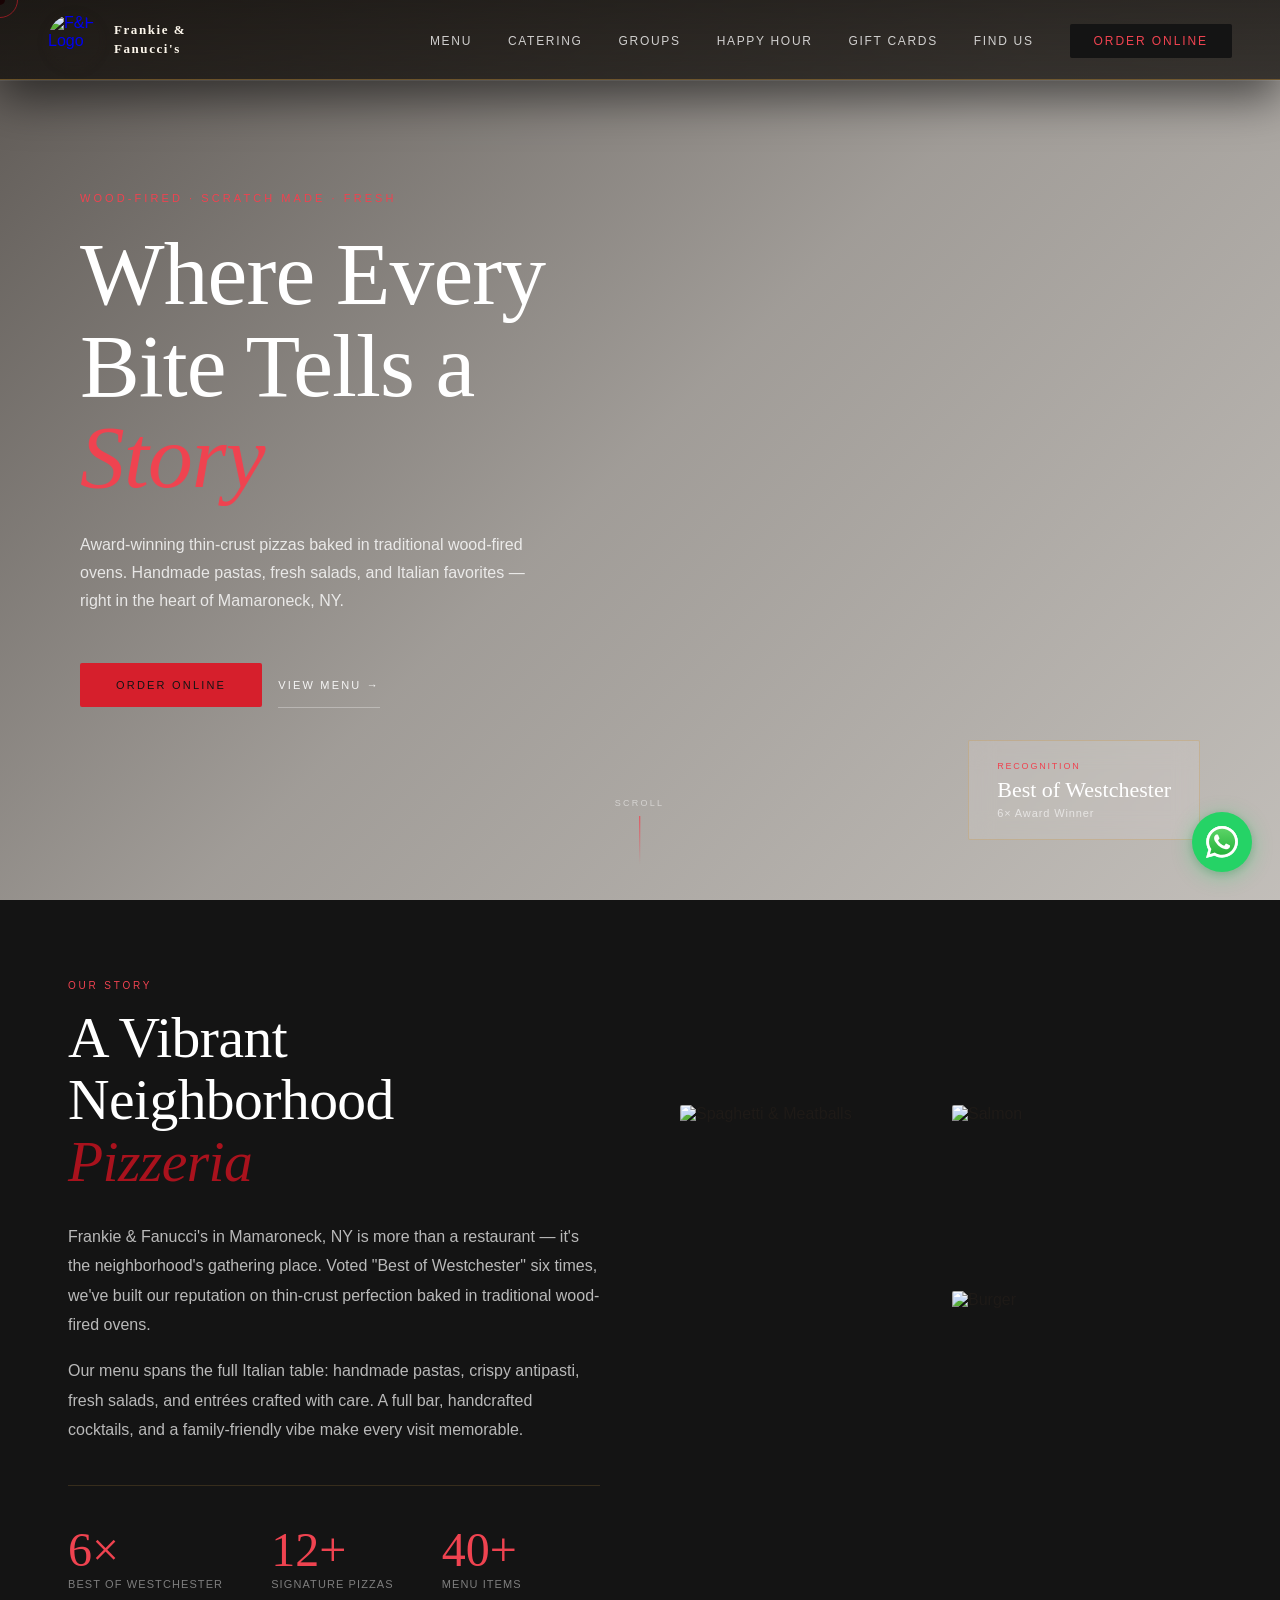
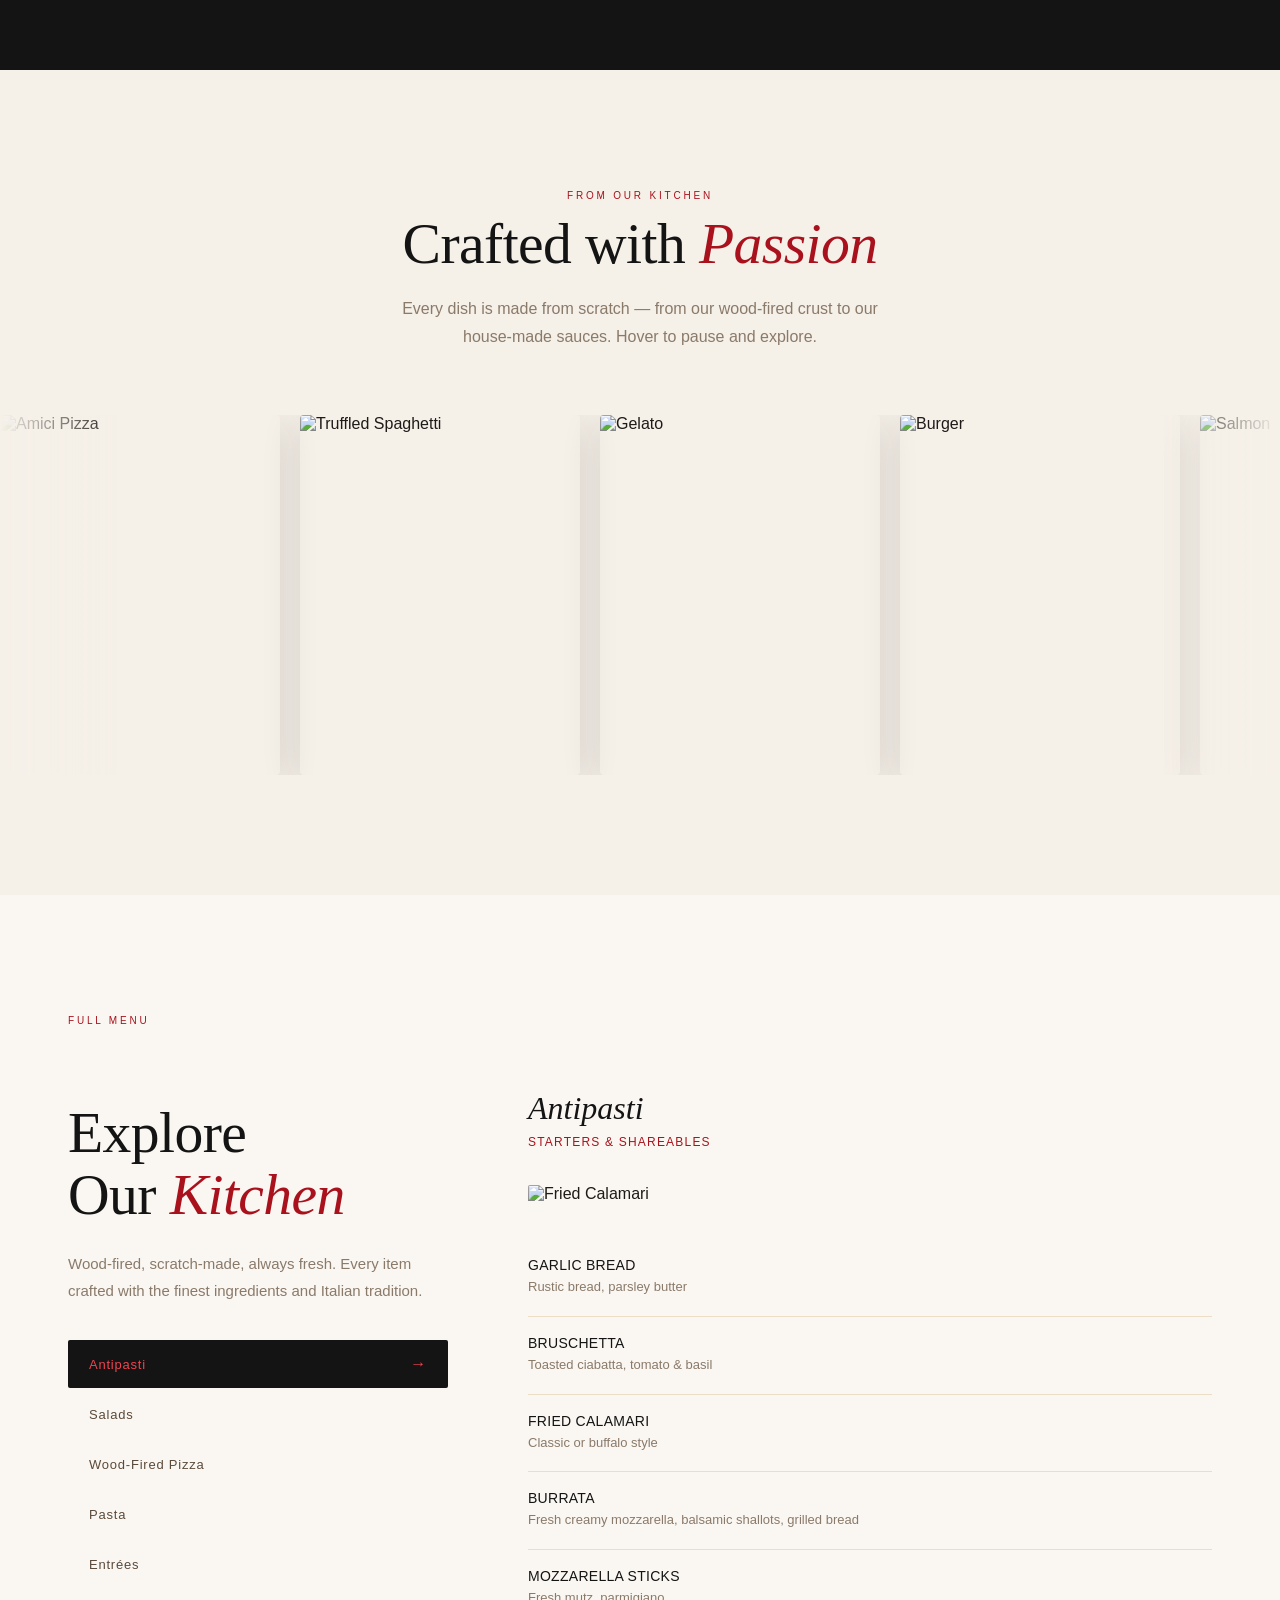
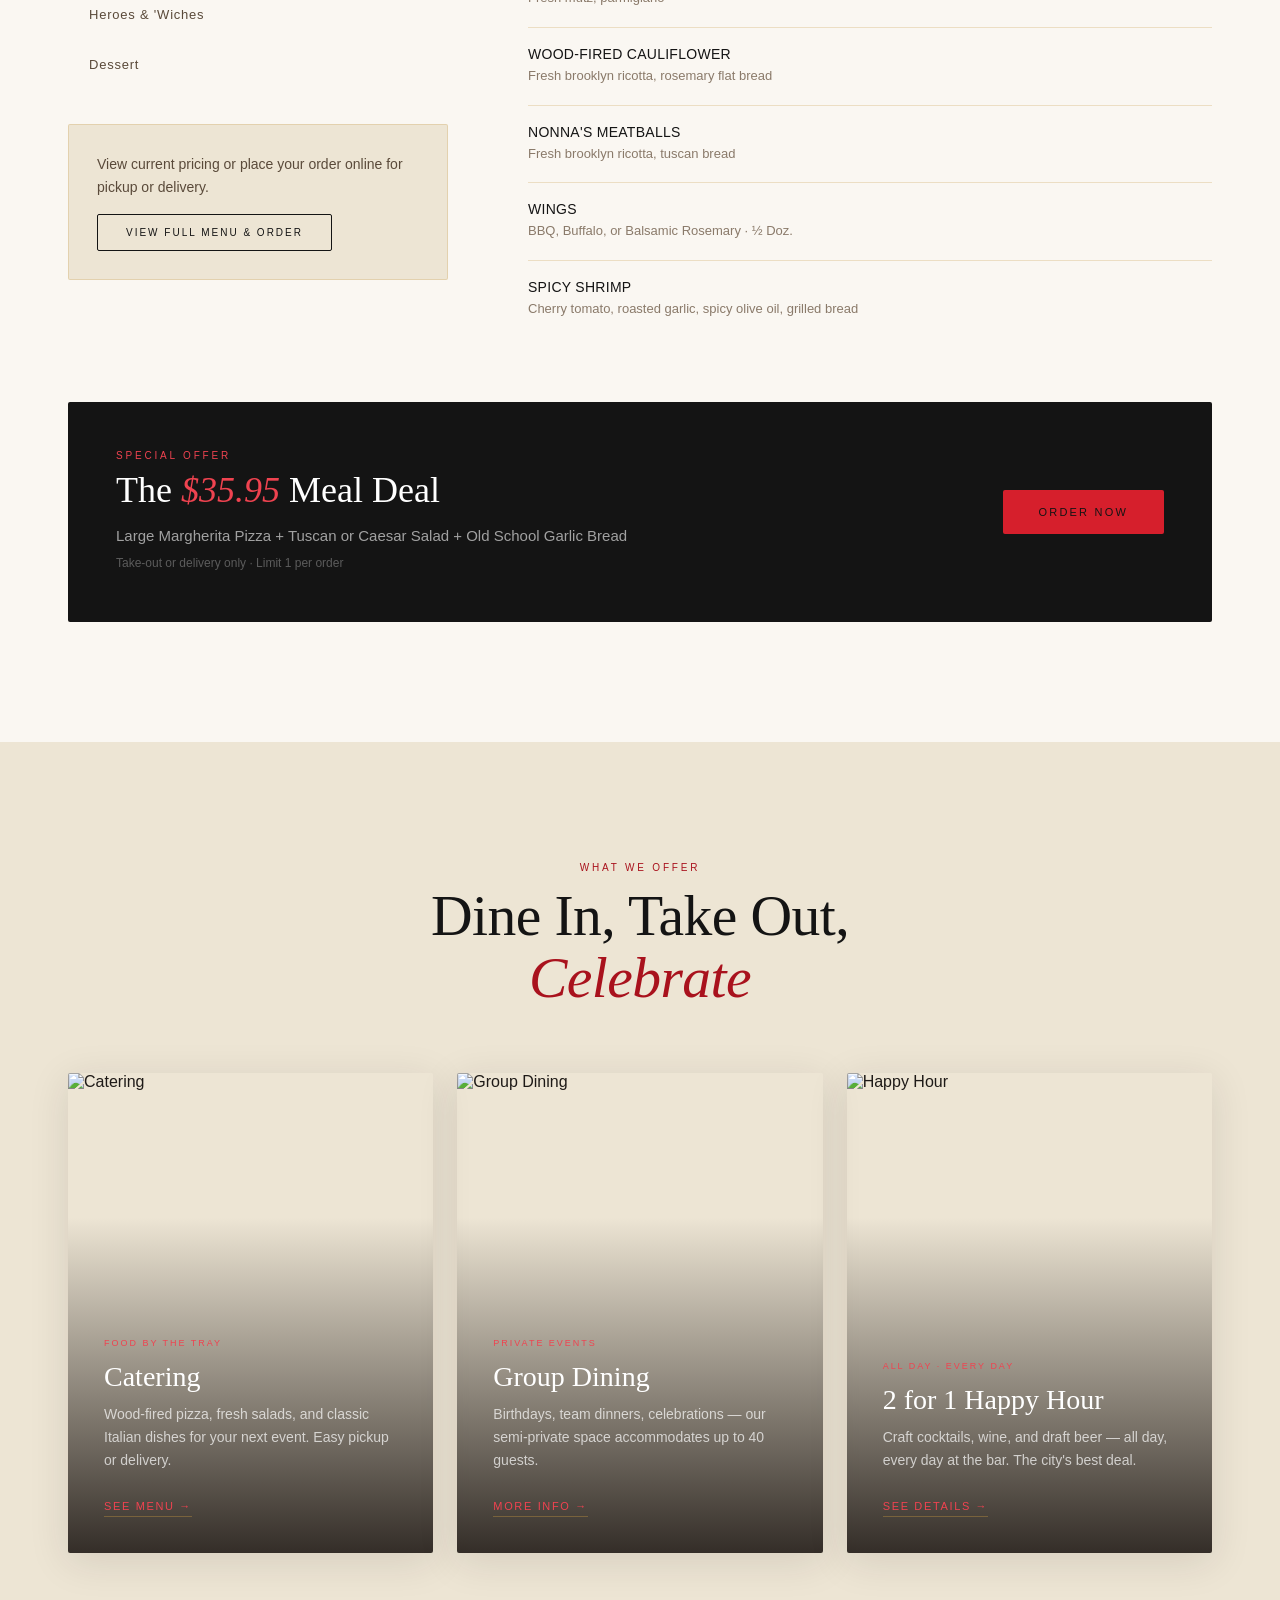
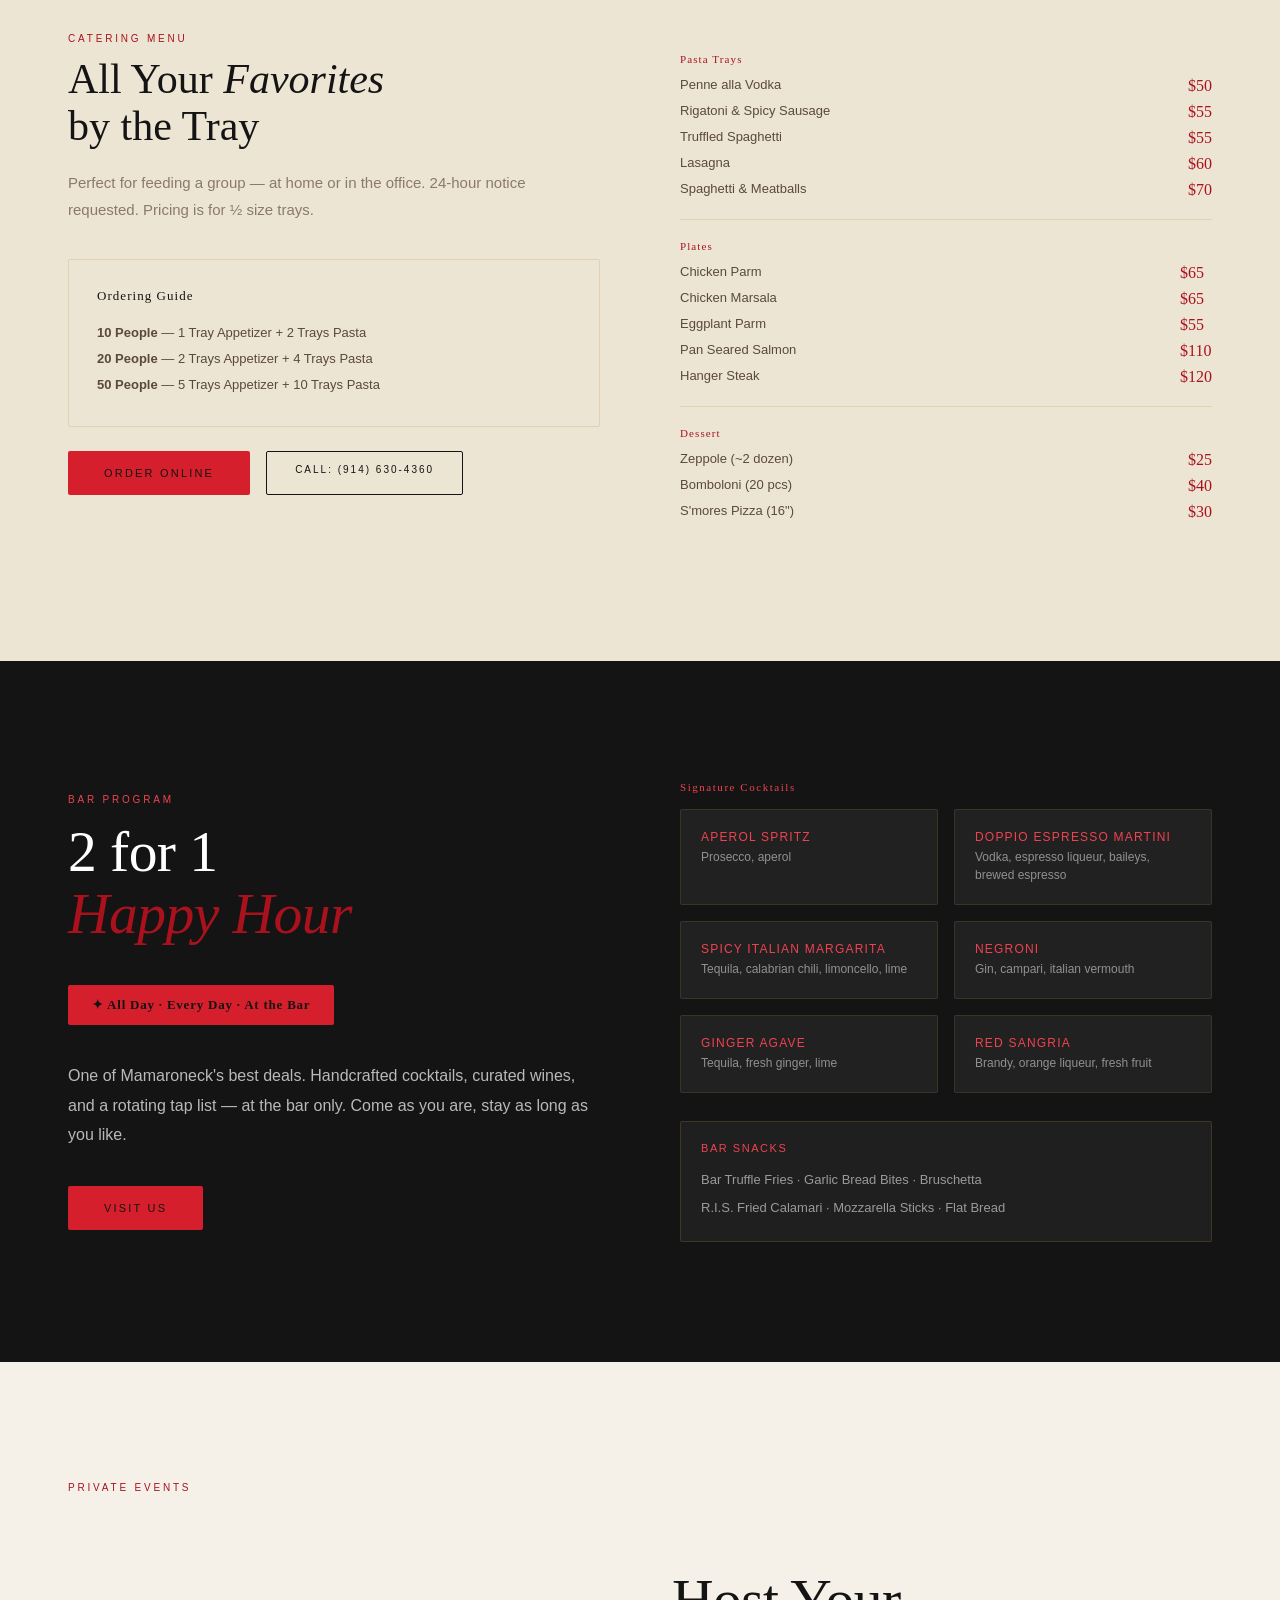
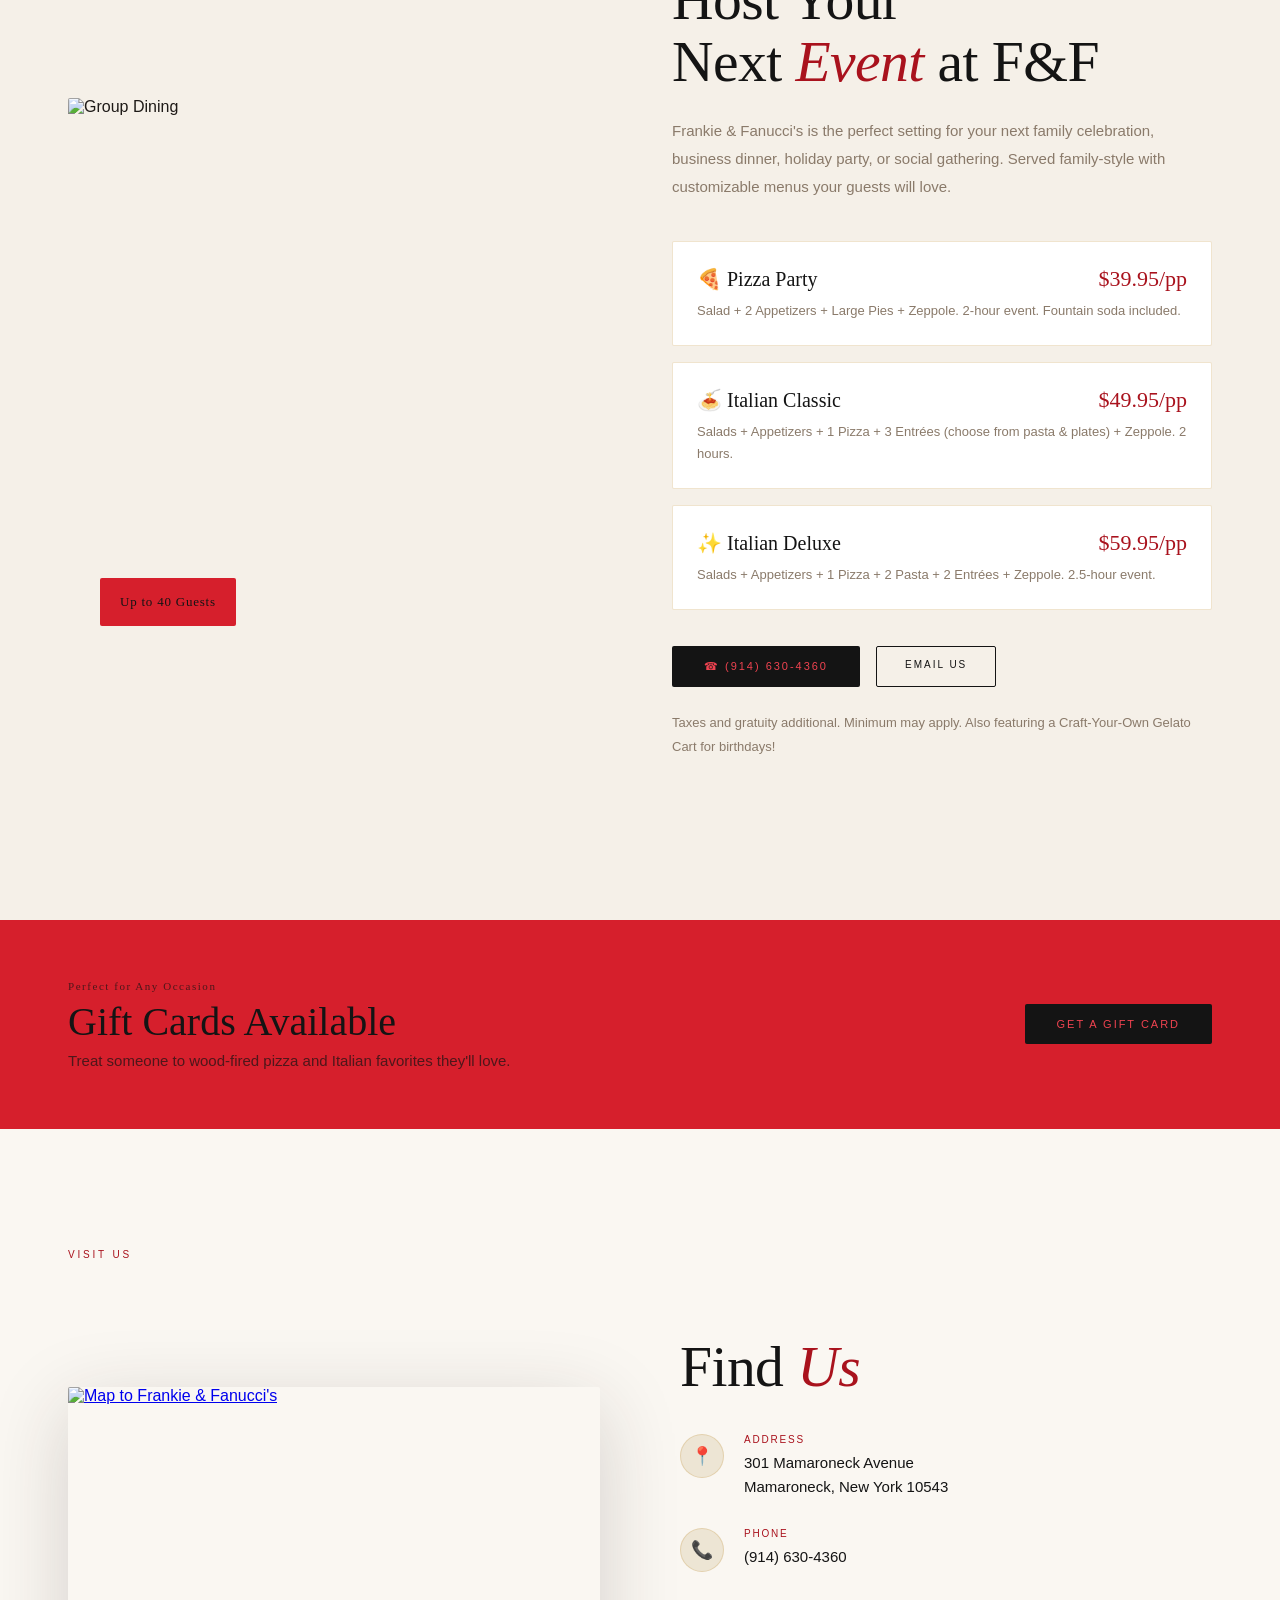
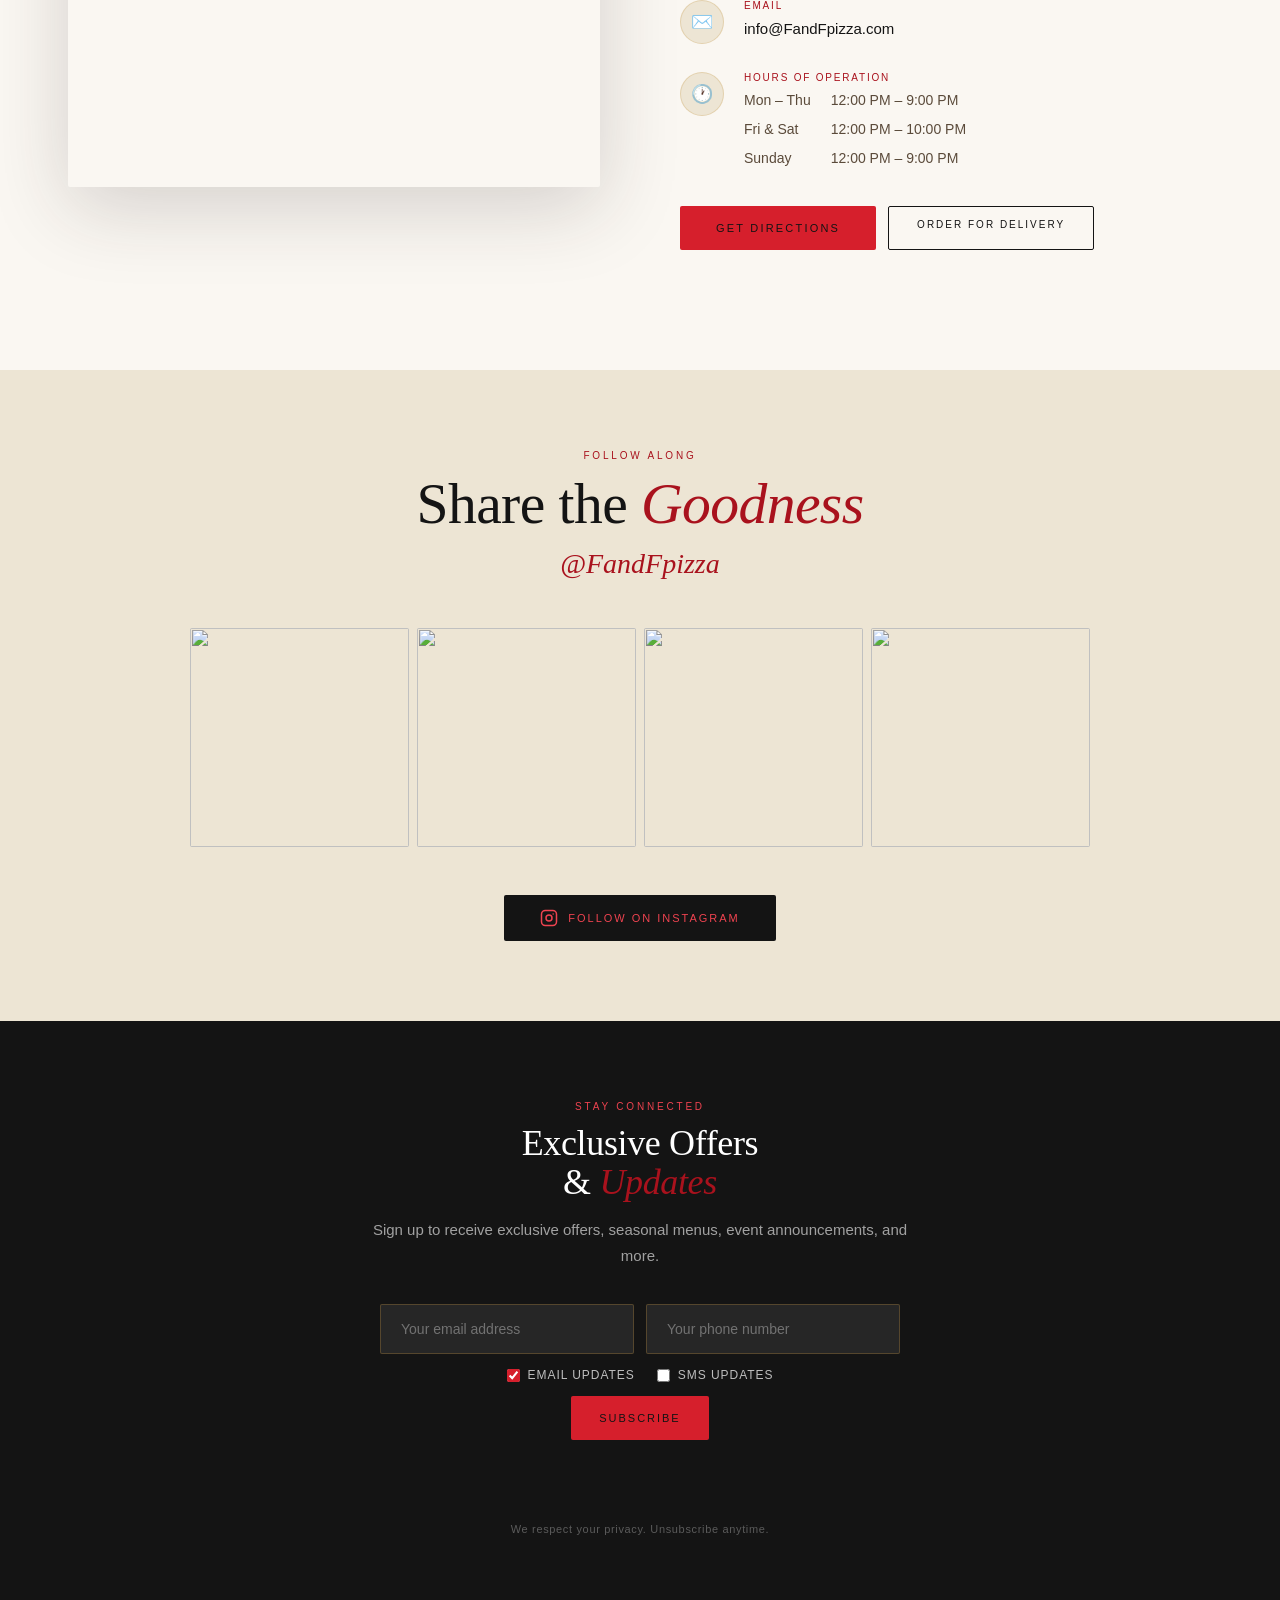
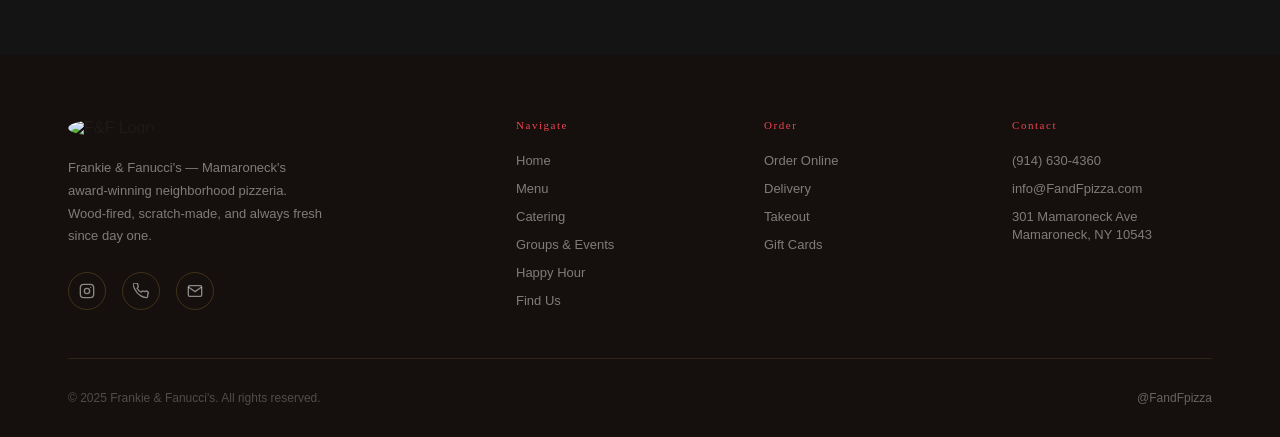
==== index.html @ ba7170de "Updates from chat" ====
<!DOCTYPE html>
<html lang="en">

<head>
  <meta charset="UTF-8">
  <meta name="viewport" content="width=device-width, initial-scale=1.0">
  <title>Frankie & Fanucci's — Wood-Fired Pizza & Italian Kitchen</title>
  <meta name="description"
    content="Wood-fired pizza, pasta, and Italian favorites in Mamaroneck, NY. Six-time Best of Westchester. Dine in, order online, catering, happy hour. 301 Mamaroneck Ave. (914) 630-4360.">
  <link rel="canonical" href="https://www.fandfpizza.com/">
  <meta property="og:type" content="website">
  <meta property="og:url" content="https://www.fandfpizza.com/">
  <meta property="og:title" content="Frankie & Fanucci's — Wood-Fired Pizza & Italian Kitchen">
  <meta property="og:description"
    content="Wood-fired pizza, pasta, and Italian favorites in Mamaroneck, NY. Six-time Best of Westchester. Dine in, order online, catering, happy hour. 301 Mamaroneck Ave. (914) 630-4360.">
  <meta property="og:image"
    content="https://deveusblob.blob.core.windows.net/kora-business-images/user-media/6b2b62af-58a9-483f-8461-c3c86b05fd49/7554ddb9-6882-4421-8f54-692dccdb1927/ChatGPT%20Image%20Mar%2030%2C%202026%2C%2004_46_38%20PM.png">
  <meta property="og:image:alt" content="Wood-fired Italian food at Frankie &amp; Fanucci's">
  <meta property="og:locale" content="en_US">
  <meta property="og:site_name" content="Frankie &amp; Fanucci's">
  <meta name="twitter:card" content="summary_large_image">
  <meta name="twitter:url" content="https://www.fandfpizza.com/">
  <meta name="twitter:title" content="Frankie & Fanucci's — Wood-Fired Pizza & Italian Kitchen">
  <meta name="twitter:description"
    content="Wood-fired pizza, pasta, and Italian favorites in Mamaroneck, NY. Six-time Best of Westchester. Dine in, order online, catering, happy hour. 301 Mamaroneck Ave. (914) 630-4360.">
  <meta name="twitter:image"
    content="https://deveusblob.blob.core.windows.net/kora-business-images/user-media/6b2b62af-58a9-483f-8461-c3c86b05fd49/7554ddb9-6882-4421-8f54-692dccdb1927/ChatGPT%20Image%20Mar%2030%2C%202026%2C%2004_46_38%20PM.png">
  <link rel="preload" as="image"
    href="https://deveusblob.blob.core.windows.net/kora-business-images/user-media/6b2b62af-58a9-483f-8461-c3c86b05fd49/7554ddb9-6882-4421-8f54-692dccdb1927/ChatGPT%20Image%20Mar%2030%2C%202026%2C%2004_46_38%20PM.png">
  <script type="application/ld+json">
{
  "@context": "https://schema.org",
  "@type": "Restaurant",
  "name": "Frankie \u0026 Fanucci's",
  "description": "Wood-fired pizza, handmade pasta, and Italian favorites in Mamaroneck. Six-time Best of Westchester award winner. Full bar, catering, and group dining.",
  "image": "https://images.squarespace-cdn.com/content/v1/5b021e482714e5923e6df0ff/3e38ec41-716b-48c9-93e0-5dc3d1db98d8/FF+Circle+BlackBG.jpg",
  "url": "https://www.fandfpizza.com/",
  "telephone": "+19146304360",
  "servesCuisine": "Italian",
  "priceRange": "$$",
  "address": {
    "@type": "PostalAddress",
    "streetAddress": "301 Mamaroneck Avenue",
    "addressLocality": "Mamaroneck",
    "addressRegion": "NY",
    "postalCode": "10543",
    "addressCountry": "US"
  },
  "openingHoursSpecification": [
    {
      "@type": "OpeningHoursSpecification",
      "dayOfWeek": ["Monday", "Tuesday", "Wednesday", "Thursday"],
      "opens": "12:00",
      "closes": "21:00"
    },
    {
      "@type": "OpeningHoursSpecification",
      "dayOfWeek": ["Friday", "Saturday"],
      "opens": "12:00",
      "closes": "22:00"
    },
    {
      "@type": "OpeningHoursSpecification",
      "dayOfWeek": "Sunday",
      "opens": "12:00",
      "closes": "21:00"
    }
  ],
  "sameAs": [
    "https://www.instagram.com/fandfpizza",
    "https://order.toasttab.com/online/fandfpizza"
  ]
}
</script>
  <link rel="preconnect" href="https://fonts.googleapis.com">
  <link rel="preconnect" href="https://fonts.gstatic.com" crossorigin>
  <style>
    :root {
      --cream: #faf7f2;
      --warm-white: #f5f0e8;
      --parchment: #ede5d4;
      --gold: #d61f2c;
      --gold-light: #ef4350;
      --gold-dark: #a9121d;
      --charcoal: #141414;
      --brown: #5c3d2e;
      --brick: #8b3a2a;
      --sage: #6b7c6a;
      --text-dark: #1e1a17;
      --text-mid: #5a4a3a;
      --text-light: #8a7a6a;
      --border: rgba(196, 147, 63, 0.25);
      --shadow: 0 8px 40px rgba(42, 36, 32, 0.12);
      --shadow-lg: 0 20px 80px rgba(42, 36, 32, 0.18);
      --font-sans: "freight-sans-pro", "Avenir Next", Avenir, "Helvetica Neue", Helvetica, Arial, sans-serif;
      --font-display: "freight-big-pro", "Bodoni Moda", "Didot", "Times New Roman", serif;
    }

    *,
    *::before,
    *::after {
      box-sizing: border-box;
      margin: 0;
      padding: 0;
    }

    html {
      scroll-behavior: smooth;
    }

    body {
      font-family: var(--font-sans);
      background: var(--cream);
      color: var(--text-dark);
      overflow-x: hidden;
    }

    .hero-title,
    .section-title,
    .menu-panel-title,
    .hero-awards-text,
    .social-handle,
    .newsletter-inner .section-title,
    .package-name,
    .package-price,
    .stat-num,
    .mobile-nav-link {
      font-family: var(--font-display);
    }

    .nav-logo-text,
    .footer-col-title,
    .happy-badge {
      font-family: var(--font-sans);
    }

    /* ── CURSOR ── */
    body {
      cursor: none;
    }

    .cursor {
      position: fixed;
      top: 0;
      left: 0;
      width: 10px;
      height: 10px;
      background: var(--gold);
      border-radius: 50%;
      pointer-events: none;
      z-index: 99999;
      transform: translate(-50%, -50%);
      transition: width .2s, height .2s, background .2s;
      mix-blend-mode: multiply;
    }

    .cursor-ring {
      position: fixed;
      top: 0;
      left: 0;
      width: 36px;
      height: 36px;
      border: 1.5px solid var(--gold);
      border-radius: 50%;
      pointer-events: none;
      z-index: 99998;
      transform: translate(-50%, -50%);
      transition: transform .12s ease-out, width .3s, height .3s, opacity .3s;
      opacity: 0.6;
    }

    .cursor.hover {
      width: 20px;
      height: 20px;
    }

    .cursor-ring.hover {
      width: 60px;
      height: 60px;
      opacity: 0.3;
    }

    /* ── NAV ── */
    nav {
      position: fixed;
      top: 0;
      width: 100%;
      z-index: 1000;
      padding: 0 48px;
      display: flex;
      align-items: center;
      justify-content: space-between;
      height: 80px;
      background:
        linear-gradient(to bottom,
          rgba(10, 7, 4, 0.78),
          rgba(10, 7, 4, 0.72));
      backdrop-filter: blur(26px) saturate(150%);
      -webkit-backdrop-filter: blur(26px) saturate(150%);
      box-shadow:
        0 0 0 0.5px rgba(255, 255, 255, 0.16),
        0 18px 45px rgba(0, 0, 0, 0.55);
      border-bottom: 1px solid rgba(196, 147, 63, 0.45);
      transition: background .4s, backdrop-filter .4s, box-shadow .4s, height .4s, border-color .4s;
    }

    nav.scrolled {
      background:
        linear-gradient(to bottom,
          rgba(15, 10, 6, 0.9),
          rgba(15, 10, 6, 0.86));
      backdrop-filter: blur(30px) saturate(160%);
      -webkit-backdrop-filter: blur(30px) saturate(160%);
      box-shadow:
        0 0 0 0.5px rgba(255, 255, 255, 0.18),
        0 22px 55px rgba(0, 0, 0, 0.65);
      border-bottom: 1px solid rgba(196, 147, 63, 0.55);
      height: 68px;
    }

    .nav-logo {
      display: flex;
      align-items: center;
      gap: 14px;
      text-decoration: none;
      opacity: 1;
      transition: opacity .3s;
    }

    .nav-logo:hover {
      opacity: 0.8;
    }

    .nav-logo img {
      height: 52px;
      width: 52px;
      border-radius: 50%;
      object-fit: cover;
      box-shadow: 0 2px 12px rgba(42, 36, 32, 0.2);
    }

    .nav-logo-text {
      font-family: 'Cinzel', serif;
      font-size: 13px;
      letter-spacing: 0.12em;
      color: #fdf7ec;
      font-weight: 600;
      line-height: 1.4;
    }

    .nav-links {
      display: flex;
      align-items: center;
      gap: 36px;
      list-style: none;
    }

    .nav-links a {
      font-family: 'DM Sans', sans-serif;
      font-size: 12px;
      letter-spacing: 0.14em;
      text-transform: uppercase;
      color: rgba(255, 255, 255, 0.78);
      text-decoration: none;
      font-weight: 500;
      position: relative;
      padding-bottom: 2px;
      transition: color .25s;
    }

    .nav-links a::after {
      content: '';
      position: absolute;
      bottom: -2px;
      left: 0;
      width: 0;
      height: 1px;
      background: var(--gold);
      transition: width .3s;
    }

    .nav-links a:hover {
      color: var(--gold-light);
    }

    .nav-links a:hover::after {
      width: 100%;
    }

    .nav-order-btn {
      background: var(--charcoal);
      color: var(--gold-light) !important;
      padding: 10px 24px !important;
      border-radius: 2px;
      font-weight: 500 !important;
      letter-spacing: 0.16em !important;
      transition: background .25s, color .25s !important;
    }

    .nav-order-btn:hover {
      background: var(--gold) !important;
      color: var(--charcoal) !important;
    }

    .nav-order-btn::after {
      display: none !important;
    }

    .nav-hamburger {
      display: none;
      flex-direction: column;
      gap: 5px;
      cursor: none;
      border: none;
      background: none;
      padding: 4px;
    }

    .nav-hamburger span {
      display: block;
      width: 24px;
      height: 1.5px;
      background: var(--charcoal);
      transition: .3s;
    }

    /* ── HERO ── */
    .hero {
      min-height: 100vh;
      position: relative;
      display: flex;
      align-items: center;
      overflow: hidden;
    }

    .hero-slideshow {
      position: absolute;
      inset: 0;
      z-index: 0;
    }

    .hero-slide {
      position: absolute;
      inset: 0;
      background-size: cover;
      background-position: center;
      opacity: 0;
      transition: opacity 1.4s ease;
    }

    .hero-slide.active {
      opacity: 1;
    }

    .hero-slide::after {
      content: '';
      position: absolute;
      inset: 0;
      background: linear-gradient(135deg,
          rgba(26, 20, 16, 0.7) 0%,
          rgba(26, 20, 16, 0.4) 50%,
          rgba(26, 20, 16, 0.25) 100%);
    }

    .hero-content {
      position: relative;
      z-index: 1;
      padding: 0 80px;
      max-width: 800px;
    }

    .hero-eyebrow {
      font-family: 'DM Sans', sans-serif;
      font-size: 11px;
      letter-spacing: 0.28em;
      text-transform: uppercase;
      color: var(--gold-light);
      font-weight: 400;
      margin-bottom: 24px;
      opacity: 0;
      transform: translateY(20px);
      animation: fadeUp .8s .3s forwards;
    }

    .hero-title {
      font-family: var(--font-display);
      font-size: clamp(52px, 7vw, 96px);
      font-weight: 300;
      line-height: 1.02;
      color: #fff;
      letter-spacing: -0.01em;
      margin-bottom: 28px;
      opacity: 0;
      transform: translateY(30px);
      animation: fadeUp .9s .5s forwards;
    }

    .hero-title em {
      font-style: italic;
      color: var(--gold-light);
    }

    .hero-desc {
      font-size: 16px;
      color: rgba(255, 255, 255, 0.8);
      line-height: 1.75;
      max-width: 480px;
      margin-bottom: 48px;
      font-weight: 300;
      opacity: 0;
      transform: translateY(20px);
      animation: fadeUp .8s .7s forwards;
    }

    .hero-actions {
      display: flex;
      gap: 16px;
      align-items: center;
      opacity: 0;
      transform: translateY(20px);
      animation: fadeUp .8s .9s forwards;
    }

    .btn-primary {
      background: var(--gold);
      color: var(--charcoal);
      padding: 16px 36px;
      font-family: 'DM Sans', sans-serif;
      font-size: 11px;
      letter-spacing: 0.2em;
      text-transform: uppercase;
      font-weight: 500;
      text-decoration: none;
      border-radius: 2px;
      transition: background .25s, transform .2s, box-shadow .25s;
      display: inline-block;
    }

    .btn-primary:hover {
      background: var(--gold-light);
      transform: translateY(-2px);
      box-shadow: 0 8px 30px rgba(196, 147, 63, 0.4);
    }

    .btn-ghost {
      color: rgba(255, 255, 255, 0.9);
      font-family: 'DM Sans', sans-serif;
      font-size: 11px;
      letter-spacing: 0.2em;
      text-transform: uppercase;
      font-weight: 500;
      text-decoration: none;
      display: flex;
      align-items: center;
      gap: 10px;
      padding: 16px 0;
      border-bottom: 1px solid rgba(255, 255, 255, 0.3);
      transition: color .25s, border-color .25s;
    }

    .btn-ghost:hover {
      color: var(--gold-light);
      border-color: var(--gold-light);
    }

    .hero-awards {
      position: absolute;
      bottom: 60px;
      right: 80px;
      z-index: 1;
      background: rgba(250, 247, 242, 0.12);
      backdrop-filter: blur(12px);
      border: 1px solid rgba(196, 147, 63, 0.3);
      padding: 20px 28px;
      border-radius: 2px;
      opacity: 0;
      animation: fadeIn 1s 1.2s forwards;
    }

    .hero-awards-label {
      font-family: 'DM Sans', sans-serif;
      font-size: 9px;
      letter-spacing: 0.2em;
      text-transform: uppercase;
      color: var(--gold-light);
      margin-bottom: 6px;
    }

    .hero-awards-text {
      font-family: var(--font-display);
      font-size: 22px;
      color: #fff;
      font-weight: 500;
      line-height: 1.2;
    }

    .hero-awards-sub {
      font-size: 11px;
      color: rgba(255, 255, 255, 0.6);
      letter-spacing: 0.08em;
      margin-top: 4px;
    }

    .hero-scroll-hint {
      position: absolute;
      bottom: 36px;
      left: 50%;
      transform: translateX(-50%);
      z-index: 1;
      display: flex;
      flex-direction: column;
      align-items: center;
      gap: 8px;
      opacity: 0;
      animation: fadeIn 1s 1.5s forwards;
    }

    .hero-scroll-hint span {
      font-size: 9px;
      letter-spacing: 0.25em;
      text-transform: uppercase;
      color: rgba(255, 255, 255, 0.5);
    }

    .scroll-line {
      width: 1px;
      height: 48px;
      background: linear-gradient(var(--gold-light), transparent);
      animation: scrollLine 1.8s ease infinite;
    }

    @keyframes scrollLine {

      0%,
      100% {
        transform: scaleY(1);
        opacity: 1
      }

      50% {
        transform: scaleY(0.5);
        opacity: 0.4
      }
    }

    /* ── SECTION BASICS ── */
    section {
      position: relative;
    }

    .section-inner {
      max-width: 1240px;
      margin: 0 auto;
      padding: 0 48px;
    }

    .divider {
      display: flex;
      align-items: center;
      gap: 20px;
      margin-bottom: 16px;
    }

    .divider-line {
      flex: 1;
      height: 1px;
      background: var(--border);
    }

    .divider-icon {
      color: var(--gold);
      font-size: 14px;
    }

    .eyebrow {
      font-family: 'DM Sans', sans-serif;
      font-size: 10px;
      letter-spacing: 0.28em;
      text-transform: uppercase;
      color: var(--gold-dark);
      font-weight: 500;
    }

    .section-title {
      font-family: var(--font-display);
      font-size: clamp(38px, 4.5vw, 64px);
      font-weight: 300;
      color: var(--charcoal);
      line-height: 1.08;
      letter-spacing: -0.01em;
    }

    .section-title em {
      font-style: italic;
      color: var(--gold-dark);
    }

    /* ── ABOUT STRIP ── */
    .about-strip {
      background: var(--charcoal);
      padding: 80px 0;
      overflow: hidden;
    }

    .about-strip .section-inner {
      display: grid;
      grid-template-columns: 1fr 1fr;
      gap: 80px;
      align-items: center;
    }

    .about-text .eyebrow {
      color: var(--gold-light);
    }

    .about-text .section-title {
      color: #fff;
      margin: 16px 0 28px;
    }

    .about-text p {
      color: rgba(255, 255, 255, 0.7);
      font-size: 16px;
      line-height: 1.85;
      font-weight: 300;
      margin-bottom: 16px;
    }

    .about-stats {
      display: flex;
      gap: 48px;
      margin-top: 40px;
      padding-top: 40px;
      border-top: 1px solid rgba(196, 147, 63, 0.2);
    }

    .stat-num {
      font-family: var(--font-display);
      font-size: 48px;
      font-weight: 300;
      color: var(--gold-light);
      line-height: 1;
    }

    .stat-label {
      font-size: 11px;
      letter-spacing: 0.1em;
      text-transform: uppercase;
      color: rgba(255, 255, 255, 0.45);
      margin-top: 4px;
    }

    .about-image-grid {
      display: grid;
      grid-template-columns: 1fr 1fr;
      gap: 12px;
    }

    .about-img-wrap {
      border-radius: 2px;
      overflow: hidden;
      position: relative;
    }

    .about-img-wrap:first-child {
      grid-row: span 2;
    }

    .about-img-wrap img {
      width: 100%;
      height: 100%;
      object-fit: cover;
      transition: transform .8s ease;
      display: block;
    }

    .about-img-wrap:first-child {
      height: 360px;
    }

    .about-img-wrap:not(:first-child) {
      height: 174px;
    }

    .about-img-wrap:hover img {
      transform: scale(1.05);
    }

    /* ── FOOD CAROUSEL ── */
    .food-carousel-section {
      padding: 120px 0;
      background: var(--warm-white);
    }

    .food-carousel-header {
      text-align: center;
      margin-bottom: 64px;
    }

    .food-carousel-header .section-title {
      margin: 12px 0 20px;
    }

    .food-carousel-header p {
      color: var(--text-light);
      font-size: 16px;
      max-width: 520px;
      margin: 0 auto;
      line-height: 1.75;
      font-weight: 300;
    }

    .carousel-track-wrapper {
      overflow: hidden;
      position: relative;
    }

    .carousel-track-wrapper::before,
    .carousel-track-wrapper::after {
      content: '';
      position: absolute;
      top: 0;
      bottom: 0;
      width: 120px;
      z-index: 2;
      pointer-events: none;
    }

    .carousel-track-wrapper::before {
      left: 0;
      background: linear-gradient(to right, var(--warm-white), transparent);
    }

    .carousel-track-wrapper::after {
      right: 0;
      background: linear-gradient(to left, var(--warm-white), transparent);
    }

    .carousel-track {
      display: flex;
      gap: 20px;
      animation: infiniteScroll 40s linear infinite;
      width: max-content;
    }

    .carousel-track:hover {
      animation-play-state: paused;
    }

    @keyframes infiniteScroll {
      from {
        transform: translateX(0)
      }

      to {
        transform: translateX(-50%)
      }
    }

    .food-card {
      flex: 0 0 280px;
      height: 360px;
      border-radius: 4px;
      overflow: hidden;
      position: relative;
      box-shadow: var(--shadow);
    }

    .food-card img {
      width: 100%;
      height: 100%;
      object-fit: cover;
      transition: transform .6s ease;
    }

    .food-card:hover img {
      transform: scale(1.08);
    }

    .food-card-label {
      position: absolute;
      bottom: 0;
      left: 0;
      right: 0;
      padding: 60px 20px 20px;
      background: linear-gradient(transparent, rgba(26, 20, 16, 0.85));
      color: #fff;
      font-family: var(--font-display);
      font-size: 20px;
      font-weight: 400;
      opacity: 0;
      transform: translateY(8px);
      transition: opacity .4s, transform .4s;
    }

    .food-card:hover .food-card-label {
      opacity: 1;
      transform: translateY(0);
    }

    /* ── MENU SECTION ── */
    .menu-section {
      padding: 120px 0;
      background: var(--cream);
    }

    .menu-layout {
      display: grid;
      grid-template-columns: 380px 1fr;
      gap: 80px;
      align-items: start;
      margin-top: 64px;
    }

    .menu-sticky {
      position: sticky;
      top: 100px;
    }

    .menu-sticky .section-title {
      margin: 12px 0 24px;
    }

    .menu-sticky p {
      color: var(--text-light);
      font-size: 15px;
      line-height: 1.8;
      margin-bottom: 36px;
    }

    .menu-tabs {
      display: flex;
      flex-direction: column;
      gap: 2px;
    }

    .menu-tab {
      padding: 14px 20px;
      border-radius: 2px;
      cursor: none;
      font-size: 13px;
      letter-spacing: 0.06em;
      font-weight: 400;
      color: var(--text-mid);
      border: 1px solid transparent;
      transition: all .25s;
      background: transparent;
      display: flex;
      justify-content: space-between;
      align-items: center;
    }

    .menu-tab:hover {
      background: var(--parchment);
      color: var(--charcoal);
    }

    .menu-tab.active {
      background: var(--charcoal);
      color: var(--gold-light);
      border-color: transparent;
    }

    .menu-tab .tab-arrow {
      opacity: 0;
      transition: opacity .2s;
      font-size: 16px;
    }

    .menu-tab.active .tab-arrow,
    .menu-tab:hover .tab-arrow {
      opacity: 1;
    }

    .menu-cta {
      margin-top: 36px;
      padding: 28px;
      background: var(--parchment);
      border-radius: 2px;
      border: 1px solid var(--border);
    }

    .menu-cta p {
      font-size: 14px;
      color: var(--text-mid);
      margin-bottom: 16px;
      line-height: 1.6;
    }

    .btn-outlined {
      display: inline-block;
      padding: 12px 28px;
      border: 1.5px solid var(--charcoal);
      color: var(--charcoal);
      font-size: 10px;
      letter-spacing: 0.2em;
      text-transform: uppercase;
      text-decoration: none;
      font-weight: 500;
      border-radius: 2px;
      transition: background .25s, color .25s;
    }

    .btn-outlined:hover {
      background: var(--charcoal);
      color: var(--gold-light);
    }

    .menu-panels {
      position: relative;
    }

    .menu-panel {
      display: none;
    }

    .menu-panel.active {
      display: block;
      animation: fadeUp .4s ease;
    }

    .menu-panel-title {
      font-family: var(--font-display);
      font-size: 32px;
      font-weight: 400;
      color: var(--charcoal);
      margin-bottom: 8px;
      font-style: italic;
    }

    .menu-panel-sub {
      font-size: 12px;
      letter-spacing: 0.1em;
      color: var(--gold-dark);
      text-transform: uppercase;
      margin-bottom: 36px;
    }

    .menu-panel-img {
      width: 100%;
      height: 260px;
      object-fit: cover;
      border-radius: 2px;
      margin-bottom: 36px;
    }

    .menu-items {
      list-style: none;
    }

    .menu-item {
      display: flex;
      justify-content: space-between;
      align-items: baseline;
      padding: 18px 0;
      border-bottom: 1px solid var(--border);
      gap: 20px;
    }

    .menu-item:last-child {
      border-bottom: none;
    }

    .item-name {
      font-weight: 500;
      font-size: 14px;
      color: var(--charcoal);
      letter-spacing: 0.02em;
      text-transform: uppercase;
    }

    .item-desc {
      font-size: 13px;
      color: var(--text-light);
      margin-top: 4px;
      font-weight: 300;
      line-height: 1.6;
    }

    .item-price {
      font-family: var(--font-display);
      font-size: 18px;
      color: var(--gold-dark);
      white-space: nowrap;
    }

    /* ── SERVICES GRID ── */
    .services-section {
      padding: 120px 0;
      background: var(--parchment);
    }

    .services-section .section-inner>.eyebrow {
      text-align: center;
    }

    .services-section .section-title {
      text-align: center;
      margin: 12px 0 64px;
    }

    .services-grid {
      display: grid;
      grid-template-columns: repeat(3, 1fr);
      gap: 24px;
    }

    .service-card {
      border-radius: 2px;
      overflow: hidden;
      position: relative;
      min-height: 480px;
      display: flex;
      align-items: flex-end;
      box-shadow: var(--shadow);
    }

    .service-card img {
      position: absolute;
      inset: 0;
      width: 100%;
      height: 100%;
      object-fit: cover;
      transition: transform .8s ease;
    }

    .service-card:hover img {
      transform: scale(1.06);
    }

    .service-card-overlay {
      position: absolute;
      inset: 0;
      background: linear-gradient(transparent 30%, rgba(26, 20, 16, 0.88) 100%);
      transition: background .4s;
    }

    .service-card:hover .service-card-overlay {
      background: linear-gradient(transparent 10%, rgba(26, 20, 16, 0.92) 100%);
    }

    .service-card-content {
      position: relative;
      z-index: 1;
      padding: 36px;
      width: 100%;
    }

    .service-tag {
      font-size: 9px;
      letter-spacing: 0.22em;
      text-transform: uppercase;
      color: var(--gold-light);
      margin-bottom: 12px;
      display: block;
    }

    .service-card-title {
      font-family: var(--font-display);
      font-size: 28px;
      color: #fff;
      font-weight: 400;
      margin-bottom: 10px;
      line-height: 1.2;
    }

    .service-card-desc {
      font-size: 14px;
      color: rgba(255, 255, 255, 0.7);
      line-height: 1.65;
      margin-bottom: 24px;
      font-weight: 300;
    }

    .service-link {
      display: inline-flex;
      align-items: center;
      gap: 8px;
      color: var(--gold-light);
      font-size: 11px;
      letter-spacing: 0.15em;
      text-transform: uppercase;
      text-decoration: none;
      font-weight: 500;
      border-bottom: 1px solid rgba(196, 147, 63, 0.4);
      padding-bottom: 4px;
      transition: color .25s, border-color .25s;
    }

    .service-link:hover {
      color: var(--gold);
      border-color: var(--gold);
    }

    /* ── HAPPY HOUR ── */
    .happy-section {
      padding: 120px 0;
      background: var(--charcoal);
      position: relative;
      overflow: hidden;
    }

    .happy-section::before {
      content: '';
      position: absolute;
      inset: 0;
      background: url('https://images.squarespace-cdn.com/content/v1/5b021e482714e5923e6df0ff/8d9ff1bb-3718-4647-a70d-eff315699c6b/Cocktails.jpg') center/cover;
      opacity: 0.12;
    }

    .happy-inner {
      position: relative;
      z-index: 1;
      display: grid;
      grid-template-columns: 1fr 1fr;
      gap: 80px;
      align-items: center;
    }

    .happy-left .eyebrow {
      color: var(--gold-light);
    }

    .happy-left .section-title {
      color: #fff;
      margin: 16px 0;
    }

    .happy-badge {
      display: inline-flex;
      align-items: center;
      gap: 12px;
      background: var(--gold);
      color: var(--charcoal);
      padding: 12px 24px;
      border-radius: 2px;
      margin: 24px 0 36px;
      font-family: 'Cinzel', serif;
      font-size: 13px;
      letter-spacing: 0.06em;
      font-weight: 600;
    }

    .happy-desc {
      color: rgba(255, 255, 255, 0.7);
      font-size: 16px;
      line-height: 1.85;
      margin-bottom: 36px;
      font-weight: 300;
    }

    .cocktail-grid {
      display: grid;
      grid-template-columns: 1fr 1fr;
      gap: 16px;
    }

    .cocktail-item {
      padding: 20px;
      background: rgba(255, 255, 255, 0.06);
      border: 1px solid rgba(196, 147, 63, 0.15);
      border-radius: 2px;
      transition: background .3s, border-color .3s;
    }

    .cocktail-item:hover {
      background: rgba(196, 147, 63, 0.1);
      border-color: rgba(196, 147, 63, 0.3);
    }

    .cocktail-name {
      font-size: 12px;
      letter-spacing: 0.1em;
      text-transform: uppercase;
      color: var(--gold-light);
      font-weight: 500;
      margin-bottom: 4px;
    }

    .cocktail-desc {
      font-size: 12px;
      color: rgba(255, 255, 255, 0.5);
      line-height: 1.5;
    }

    /* ── GROUPS ── */
    .groups-section {
      padding: 120px 0;
      background: var(--warm-white);
    }

    .groups-layout {
      display: grid;
      grid-template-columns: 1fr 1fr;
      gap: 64px;
      align-items: center;
      margin-top: 64px;
    }

    .groups-image {
      border-radius: 2px;
      overflow: hidden;
      height: 560px;
      position: relative;
    }

    .groups-image img {
      width: 100%;
      height: 100%;
      object-fit: cover;
      transition: transform .8s;
    }

    .groups-image:hover img {
      transform: scale(1.04);
    }

    .groups-image-badge {
      position: absolute;
      bottom: 32px;
      left: 32px;
      background: var(--gold);
      color: var(--charcoal);
      padding: 16px 20px;
      border-radius: 2px;
      font-family: 'Cinzel', serif;
      font-size: 13px;
      letter-spacing: 0.06em;
    }

    .groups-content .section-title {
      margin: 12px 0 24px;
    }

    .groups-content>p {
      color: var(--text-light);
      font-size: 15px;
      line-height: 1.85;
      margin-bottom: 40px;
      font-weight: 300;
    }

    .packages {
      display: flex;
      flex-direction: column;
      gap: 16px;
    }

    .package {
      padding: 24px;
      border: 1px solid var(--border);
      border-radius: 2px;
      transition: border-color .3s, box-shadow .3s;
      background: #fff;
    }

    .package:hover {
      border-color: var(--gold);
      box-shadow: 0 4px 20px rgba(196, 147, 63, 0.12);
    }

    .package-header {
      display: flex;
      justify-content: space-between;
      align-items: baseline;
      margin-bottom: 8px;
    }

    .package-name {
      font-family: var(--font-display);
      font-size: 20px;
      font-weight: 500;
      color: var(--charcoal);
    }

    .package-price {
      font-family: var(--font-display);
      font-size: 22px;
      color: var(--gold-dark);
    }

    .package-desc {
      font-size: 13px;
      color: var(--text-light);
      line-height: 1.65;
    }

    .groups-cta {
      display: flex;
      gap: 16px;
      margin-top: 36px;
      flex-wrap: wrap;
    }

    .btn-dark {
      display: inline-block;
      background: var(--charcoal);
      color: var(--gold-light);
      padding: 14px 32px;
      font-size: 11px;
      letter-spacing: 0.18em;
      text-transform: uppercase;
      text-decoration: none;
      font-weight: 500;
      border-radius: 2px;
      transition: background .25s;
    }

    .btn-dark:hover {
      background: var(--gold-dark);
    }

    /* ── LOCATION ── */
    .location-section {
      padding: 120px 0;
      background: var(--cream);
    }

    .location-layout {
      display: grid;
      grid-template-columns: 1fr 1fr;
      gap: 80px;
      align-items: center;
      margin-top: 64px;
    }

    .location-map {
      border-radius: 2px;
      overflow: hidden;
      height: 400px;
      box-shadow: var(--shadow-lg);
    }

    .location-map a {
      display: block;
      height: 100%;
    }

    .location-map img {
      width: 100%;
      height: 100%;
      object-fit: cover;
      transition: opacity .3s;
    }

    .location-map:hover img {
      opacity: 0.85;
    }

    .location-info .section-title {
      margin: 12px 0 36px;
    }

    .location-details {
      display: flex;
      flex-direction: column;
      gap: 28px;
    }

    .detail-row {
      display: flex;
      gap: 20px;
      align-items: flex-start;
    }

    .detail-icon {
      width: 44px;
      height: 44px;
      background: var(--parchment);
      border-radius: 50%;
      display: flex;
      align-items: center;
      justify-content: center;
      flex-shrink: 0;
      font-size: 18px;
      border: 1px solid var(--border);
    }

    .detail-content {}

    .detail-label {
      font-size: 10px;
      letter-spacing: 0.18em;
      text-transform: uppercase;
      color: var(--gold-dark);
      margin-bottom: 6px;
    }

    .detail-text {
      font-size: 15px;
      color: var(--charcoal);
      line-height: 1.65;
    }

    .detail-text a {
      color: var(--charcoal);
      text-decoration: none;
    }

    .hours-grid {
      display: grid;
      grid-template-columns: auto 1fr;
      gap: 6px 20px;
      font-size: 14px;
      color: var(--text-mid);
    }

    .hours-grid .day {
      font-weight: 500;
    }

    /* ── SOCIAL/INSTAGRAM ── */
    .social-section {
      padding: 80px 0;
      background: var(--parchment);
      text-align: center;
    }

    .social-section .eyebrow {
      margin-bottom: 12px;
    }

    .social-section .section-title {
      margin-bottom: 12px;
    }

    .social-handle {
      font-family: var(--font-display);
      font-size: 28px;
      color: var(--gold-dark);
      font-style: italic;
      margin-bottom: 48px;
    }

    .social-handle a {
      color: inherit;
      text-decoration: none;
    }

    .social-grid {
      display: grid;
      grid-template-columns: repeat(4, 1fr);
      gap: 8px;
      max-width: 900px;
      margin: 0 auto 48px;
    }

    .social-img {
      aspect-ratio: 1;
      overflow: hidden;
      border-radius: 2px;
    }

    .social-img img {
      width: 100%;
      height: 100%;
      object-fit: cover;
      transition: transform .6s;
      display: block;
    }

    .social-img:hover img {
      transform: scale(1.08);
    }

    .social-follow-btn {
      display: inline-flex;
      align-items: center;
      gap: 10px;
      padding: 14px 36px;
      background: var(--charcoal);
      color: var(--gold-light);
      font-size: 11px;
      letter-spacing: 0.18em;
      text-transform: uppercase;
      text-decoration: none;
      font-weight: 500;
      border-radius: 2px;
      transition: background .25s;
    }

    .social-follow-btn:hover {
      background: var(--gold-dark);
    }

    /* ── NEWSLETTER ── */
    .newsletter-section {
      padding: 80px 0;
      background: var(--charcoal);
    }

    .newsletter-inner {
      text-align: center;
      max-width: 560px;
      margin: 0 auto;
    }

    .newsletter-inner .eyebrow {
      color: var(--gold-light);
      margin-bottom: 12px;
    }

    .newsletter-inner .section-title {
      color: #fff;
      margin-bottom: 16px;
      font-size: 36px;
    }

    .newsletter-inner p {
      color: rgba(255, 255, 255, 0.6);
      font-size: 15px;
      line-height: 1.7;
      margin-bottom: 36px;
    }

    .newsletter-form {
      display: flex;
      flex-direction: column;
      gap: 14px;
      max-width: 520px;
      margin: 0 auto;
    }

    .newsletter-fields {
      display: grid;
      grid-template-columns: 1fr 1fr;
      gap: 12px;
    }

    .newsletter-form input[type="email"],
    .newsletter-form input[type="tel"] {
      width: 100%;
      padding: 16px 20px;
      background: rgba(255, 255, 255, 0.08);
      border: 1px solid rgba(196, 147, 63, 0.3);
      color: #fff;
      font-size: 14px;
      outline: none;
      font-family: 'DM Sans', sans-serif;
      border-radius: 2px;
      transition: border-color .25s;
    }

    .newsletter-form input::placeholder {
      color: rgba(255, 255, 255, 0.35);
    }

    .newsletter-form input[type="email"]:focus,
    .newsletter-form input[type="tel"]:focus {
      border-color: rgba(196, 147, 63, 0.6);
    }

    .newsletter-options {
      display: flex;
      justify-content: center;
      gap: 22px;
      flex-wrap: wrap;
      color: rgba(255, 255, 255, 0.72);
      font-size: 12px;
      letter-spacing: 0.08em;
      text-transform: uppercase;
    }

    .newsletter-option {
      display: inline-flex;
      align-items: center;
      gap: 8px;
      cursor: none;
    }

    .newsletter-option input {
      accent-color: var(--gold);
    }

    .newsletter-submit-row {
      display: flex;
      flex-direction: column;
      align-items: center;
      gap: 10px;
    }

    .newsletter-form button {
      padding: 16px 28px;
      background: var(--gold);
      color: var(--charcoal);
      border: none;
      font-family: 'DM Sans', sans-serif;
      font-size: 11px;
      letter-spacing: 0.18em;
      text-transform: uppercase;
      font-weight: 500;
      cursor: none;
      border-radius: 2px;
      transition: background .25s;
    }

    .newsletter-form button:hover {
      background: var(--gold-light);
    }

    .newsletter-message {
      min-height: 18px;
      font-size: 13px;
      color: rgba(255, 255, 255, 0.72);
      letter-spacing: 0.03em;
    }

    /* ── FOOTER ── */
    footer {
      background: #15100d;
      padding: 64px 0 32px;
    }

    .footer-inner {
      max-width: 1240px;
      margin: 0 auto;
      padding: 0 48px;
    }

    .footer-top {
      display: grid;
      grid-template-columns: 2fr 1fr 1fr 1fr;
      gap: 48px;
      padding-bottom: 48px;
      border-bottom: 1px solid rgba(196, 147, 63, 0.15);
    }

    .footer-brand img {
      height: 60px;
      width: 60px;
      border-radius: 50%;
      margin-bottom: 20px;
    }

    .footer-brand p {
      color: rgba(255, 255, 255, 0.45);
      font-size: 13px;
      line-height: 1.75;
      max-width: 260px;
      margin-bottom: 24px;
    }

    .footer-social-links {
      display: flex;
      gap: 16px;
    }

    .footer-social-links a {
      width: 38px;
      height: 38px;
      border-radius: 50%;
      border: 1px solid rgba(196, 147, 63, 0.25);
      display: flex;
      align-items: center;
      justify-content: center;
      color: rgba(255, 255, 255, 0.5);
      font-size: 14px;
      text-decoration: none;
      transition: border-color .25s, color .25s;
    }

    .footer-social-links a:hover {
      border-color: var(--gold);
      color: var(--gold-light);
    }

    .footer-col-title {
      font-family: 'Cinzel', serif;
      font-size: 11px;
      letter-spacing: 0.14em;
      color: var(--gold-light);
      margin-bottom: 20px;
      font-weight: 500;
    }

    .footer-links {
      list-style: none;
      display: flex;
      flex-direction: column;
      gap: 10px;
    }

    .footer-links a {
      color: rgba(255, 255, 255, 0.45);
      font-size: 13px;
      text-decoration: none;
      transition: color .25s;
    }

    .footer-links a:hover {
      color: var(--gold-light);
    }

    .footer-bottom {
      display: flex;
      justify-content: space-between;
      align-items: center;
      padding-top: 32px;
      flex-wrap: wrap;
      gap: 12px;
    }

    .footer-bottom p {
      color: rgba(255, 255, 255, 0.25);
      font-size: 12px;
    }

    .footer-bottom a {
      color: rgba(255, 255, 255, 0.35);
      text-decoration: none;
    }

    /* ── WHATSAPP BUTTON ── */
    @keyframes whatsappPulse {
      0% { box-shadow: 0 4px 20px rgba(37, 211, 102, 0.4), 0 2px 8px rgba(0,0,0,0.15), 0 0 0 0 rgba(37, 211, 102, 0.4); }
      70% { box-shadow: 0 4px 20px rgba(37, 211, 102, 0.4), 0 2px 8px rgba(0,0,0,0.15), 0 0 0 14px rgba(37, 211, 102, 0); }
      100% { box-shadow: 0 4px 20px rgba(37, 211, 102, 0.4), 0 2px 8px rgba(0,0,0,0.15), 0 0 0 0 rgba(37, 211, 102, 0); }
    }

    #whatsapp-btn {
      animation: whatsappPulse 2.5s ease infinite;
      cursor: none !important;
    }

    #whatsapp-btn:hover {
      animation: none;
    }

    @media (max-width: 768px) {
      #whatsapp-btn {
        width: 54px !important;
        height: 54px !important;
        bottom: 20px !important;
        right: 20px !important;
      }
      #whatsapp-btn svg {
        width: 28px;
        height: 28px;
      }
    }

    /* ── MOBILE MENU ── */
    .mobile-menu {
      position: fixed;
      inset: 0;
      z-index: 999;
      background: var(--charcoal);
      padding: 100px 48px 48px;
      display: flex;
      flex-direction: column;
      transform: translateX(100%);
      transition: transform .4s cubic-bezier(.7, 0, .3, 1);
    }

    .mobile-menu.open {
      transform: translateX(0);
    }

    .mobile-menu nav-links {
      display: flex;
      flex-direction: column;
      gap: 0;
    }

    .mobile-nav-link {
      font-family: var(--font-display);
      font-size: 44px;
      font-weight: 300;
      color: rgba(255, 255, 255, 0.85);
      text-decoration: none;
      padding: 16px 0;
      border-bottom: 1px solid rgba(196, 147, 63, 0.1);
      display: block;
      transition: color .25s;
    }

    .mobile-nav-link:hover {
      color: var(--gold-light);
    }

    /* ── ANIMATIONS ── */
    @keyframes fadeUp {
      to {
        opacity: 1;
        transform: translateY(0);
      }
    }

    @keyframes fadeIn {
      to {
        opacity: 1;
      }
    }

    .reveal {
      opacity: 0;
      transform: translateY(40px);
      transition: opacity .8s ease, transform .8s ease;
    }

    .reveal.visible {
      opacity: 1;
      transform: translateY(0);
    }

    .reveal-delay-1 {
      transition-delay: .1s;
    }

    .reveal-delay-2 {
      transition-delay: .2s;
    }

    .reveal-delay-3 {
      transition-delay: .3s;
    }

    .reveal-delay-4 {
      transition-delay: .4s;
    }

    /* ── RESPONSIVE ── */
    @media (max-width: 1024px) {
      .about-strip .section-inner {
        grid-template-columns: 1fr;
        gap: 48px;
      }

      .menu-layout {
        grid-template-columns: 1fr;
      }

      .menu-sticky {
        position: static;
      }

      .menu-tabs {
        flex-direction: row;
        flex-wrap: wrap;
      }

      .services-grid {
        grid-template-columns: 1fr 1fr;
      }

      .happy-inner {
        grid-template-columns: 1fr;
      }

      .groups-layout {
        grid-template-columns: 1fr;
      }

      .location-layout {
        grid-template-columns: 1fr;
      }

      .footer-top {
        grid-template-columns: 1fr 1fr;
      }

      .social-grid {
        grid-template-columns: repeat(2, 1fr);
      }
    }

    @media (max-width: 768px) {
      nav {
        padding: 0 24px;
      }

      .nav-links {
        display: none;
      }

      .nav-hamburger {
        display: flex;
      }

      .hero-content {
        padding: 0 24px;
      }

      .hero-awards {
        display: none;
      }

      .section-inner {
        padding: 0 24px;
      }

      .services-grid {
        grid-template-columns: 1fr;
      }

      .social-grid {
        grid-template-columns: repeat(2, 1fr);
      }

      .footer-top {
        grid-template-columns: 1fr;
      }

      .newsletter-fields {
        grid-template-columns: 1fr;
      }

      .newsletter-form button {
        width: 100%;
      }

      .cocktail-grid {
        grid-template-columns: 1fr;
      }

      .footer-inner {
        padding: 0 24px;
      }
    }
  </style>
</head>

<body>

  <!-- CUSTOM CURSOR -->
  <div class="cursor" id="cursor"></div>
  <div class="cursor-ring" id="cursorRing"></div>

  <!-- NAV -->
  <nav id="mainNav">
    <a href="#home" class="nav-logo">
      <img
        src="https://images.squarespace-cdn.com/content/v1/5b021e482714e5923e6df0ff/3e38ec41-716b-48c9-93e0-5dc3d1db98d8/FF+Circle+BlackBG.jpg"
        alt="F&F Logo">
      <div class="nav-logo-text">Frankie &<br>Fanucci's</div>
    </a>
    <ul class="nav-links">
      <li><a href="#menu">Menu</a></li>
      <li><a href="#catering">Catering</a></li>
      <li><a href="#groups">Groups</a></li>
      <li><a href="#happyhour">Happy Hour</a></li>
      <li><a href="#giftcards">Gift Cards</a></li>
      <li><a href="#location">Find Us</a></li>
      <li><a href="https://order.toasttab.com/online/fandfpizza" target="_blank" class="nav-order-btn">Order Online</a>
      </li>
    </ul>
    <button class="nav-hamburger" id="hamburgerBtn" aria-label="Open menu">
      <span></span><span></span><span></span>
    </button>
  </nav>

  <!-- MOBILE MENU -->
  <div class="mobile-menu" id="mobileMenu">
    <a href="#home" class="mobile-nav-link" onclick="closeMobile()">Home</a>
    <a href="#menu" class="mobile-nav-link" onclick="closeMobile()">Menu</a>
    <a href="#catering" class="mobile-nav-link" onclick="closeMobile()">Catering</a>
    <a href="#groups" class="mobile-nav-link" onclick="closeMobile()">Groups</a>
    <a href="#happyhour" class="mobile-nav-link" onclick="closeMobile()">Happy Hour</a>
    <a href="#giftcards" class="mobile-nav-link" onclick="closeMobile()">Gift Cards</a>
    <a href="#location" class="mobile-nav-link" onclick="closeMobile()">Find Us</a>
    <a href="https://order.toasttab.com/online/fandfpizza" target="_blank" class="mobile-nav-link"
      style="color:var(--gold-light)">Order Online →</a>
  </div>

  <!-- HERO -->
  <section class="hero" id="home">
    <div class="hero-slideshow">
      <div class="hero-slide active"
        style="background-image:url('https://deveusblob.blob.core.windows.net/kora-business-images/user-media/6b2b62af-58a9-483f-8461-c3c86b05fd49/7554ddb9-6882-4421-8f54-692dccdb1927/ChatGPT Image Mar 30, 2026, 04_46_38 PM.png')">
      </div>
      <div class="hero-slide"
        style="background-image:url('https://images.squarespace-cdn.com/content/v1/5b021e482714e5923e6df0ff/1744783034884-RYPUFEK7J8DKQU1PW9GT/Truffled+Spaghetti.png')">
      </div>
      <div class="hero-slide"
        style="background-image:url('https://images.squarespace-cdn.com/content/v1/5b021e482714e5923e6df0ff/1744783033413-NZN8F6MXVSHUJ5AQOX10/Amici+%282%29.jpg')">
      </div>
      <div class="hero-slide"
        style="background-image:url('https://deveusblob.blob.core.windows.net/kora-business-images/user-media/6b2b62af-58a9-483f-8461-c3c86b05fd49/7554ddb9-6882-4421-8f54-692dccdb1927/1774852863_svoa6e.jpg')">
      </div>
    </div>
    <div class="hero-content">
      <p class="hero-eyebrow">Wood-Fired · Scratch Made · Fresh</p>
      <h1 class="hero-title">Where Every<br>Bite Tells a<br><em>Story</em></h1>
      <p class="hero-desc">Award-winning thin-crust pizzas baked in traditional wood-fired ovens. Handmade pastas, fresh
        salads, and Italian favorites — right in the heart of Mamaroneck, NY.</p>
      <div class="hero-actions">
        <a href="https://order.toasttab.com/online/fandfpizza" target="_blank" class="btn-primary">Order Online</a>
        <a href="#menu" class="btn-ghost">View Menu →</a>
      </div>
    </div>
    <div class="hero-awards">
      <div class="hero-awards-label">Recognition</div>
      <div class="hero-awards-text">Best of Westchester</div>
      <div class="hero-awards-sub">6× Award Winner</div>
    </div>
    <div class="hero-scroll-hint">
      <span>Scroll</span>
      <div class="scroll-line"></div>
    </div>
  </section>

  <!-- ABOUT -->
  <section class="about-strip" id="about">
    <div class="section-inner">
      <div class="about-text reveal">
        <div class="eyebrow">Our Story</div>
        <h2 class="section-title">A Vibrant<br>Neighborhood<br><em>Pizzeria</em></h2>
        <p>Frankie & Fanucci's in Mamaroneck, NY is more than a restaurant — it's the neighborhood's gathering place.
          Voted "Best of Westchester" six times, we've built our reputation on thin-crust perfection baked in
          traditional wood-fired ovens.</p>
        <p>Our menu spans the full Italian table: handmade pastas, crispy antipasti, fresh salads, and entrées crafted
          with care. A full bar, handcrafted cocktails, and a family-friendly vibe make every visit memorable.</p>
        <div class="about-stats">
          <div>
            <div class="stat-num">6×</div>
            <div class="stat-label">Best of Westchester</div>
          </div>
          <div>
            <div class="stat-num">12+</div>
            <div class="stat-label">Signature Pizzas</div>
          </div>
          <div>
            <div class="stat-num">40+</div>
            <div class="stat-label">Menu Items</div>
          </div>
        </div>
      </div>
      <div class="about-image-grid reveal reveal-delay-2">
        <div class="about-img-wrap">
          <img
            src="https://images.squarespace-cdn.com/content/v1/5b021e482714e5923e6df0ff/1744783032463-REXYNEKI3A1W124F1SZ6/Spaghetti+Meaballs.jpg"
            alt="Spaghetti & Meatballs" loading="lazy">
        </div>
        <div class="about-img-wrap">
          <img
            src="https://images.squarespace-cdn.com/content/v1/5b021e482714e5923e6df0ff/1744783031414-94OPP3E3X6IZQIVG375O/Salmon.png"
            alt="Salmon" loading="lazy">
        </div>
        <div class="about-img-wrap">
          <img
            src="https://images.squarespace-cdn.com/content/v1/5b021e482714e5923e6df0ff/1744783130377-FHRWDWEU049FVBXT9Q9M/burger.jpg"
            alt="Burger" loading="lazy">
        </div>
      </div>
    </div>
  </section>

  <!-- FOOD CAROUSEL -->
  <section class="food-carousel-section">
    <div class="food-carousel-header reveal">
      <div class="eyebrow">From Our Kitchen</div>
      <h2 class="section-title">Crafted with <em>Passion</em></h2>
      <p>Every dish is made from scratch — from our wood-fired crust to our house-made sauces. Hover to pause and
        explore.</p>
    </div>
    <div class="carousel-track-wrapper">
      <div class="carousel-track">
        <div class="food-card"><img
            src="https://images.squarespace-cdn.com/content/v1/5b021e482714e5923e6df0ff/1744783033413-NZN8F6MXVSHUJ5AQOX10/Amici+%282%29.jpg"
            alt="Amici Pizza" loading="lazy">
          <div class="food-card-label">Amici Pizza</div>
        </div>
        <div class="food-card"><img
            src="https://images.squarespace-cdn.com/content/v1/5b021e482714e5923e6df0ff/1744783034884-RYPUFEK7J8DKQU1PW9GT/Truffled+Spaghetti.png"
            alt="Truffled Spaghetti" loading="lazy">
          <div class="food-card-label">Truffled Spaghetti</div>
        </div>
        <div class="food-card"><img
            src="https://images.squarespace-cdn.com/content/v1/5b021e482714e5923e6df0ff/1744783198371-6ATW6SC6MDMRB7NN0QFM/Gelato+Cart.jpeg"
            alt="Gelato" loading="lazy">
          <div class="food-card-label">Craft Gelato</div>
        </div>
        <div class="food-card"><img
            src="https://images.squarespace-cdn.com/content/v1/5b021e482714e5923e6df0ff/1744783130377-FHRWDWEU049FVBXT9Q9M/burger.jpg"
            alt="Burger" loading="lazy">
          <div class="food-card-label">The Burger</div>
        </div>
        <div class="food-card"><img
            src="https://images.squarespace-cdn.com/content/v1/5b021e482714e5923e6df0ff/1744783031414-94OPP3E3X6IZQIVG375O/Salmon.png"
            alt="Salmon" loading="lazy">
          <div class="food-card-label">Salmon Piccata</div>
        </div>
        <div class="food-card"><img
            src="https://images.squarespace-cdn.com/content/v1/5b021e482714e5923e6df0ff/1744783032463-REXYNEKI3A1W124F1SZ6/Spaghetti+Meaballs.jpg"
            alt="Spaghetti & Meatballs" loading="lazy">
          <div class="food-card-label">Spaghetti & Meatballs</div>
        </div>
        <div class="food-card"><img
            src="https://images.squarespace-cdn.com/content/v1/5b021e482714e5923e6df0ff/1744783198384-9XZ6Y4ZQLXDTEOG2TPV5/Lasagna.jpg"
            alt="Lasagna" loading="lazy">
          <div class="food-card-label">House Lasagna</div>
        </div>
        <div class="food-card"><img
            src="https://images.squarespace-cdn.com/content/v1/5b021e482714e5923e6df0ff/1744788218065-TIYM3OB8OKZJMUQSGLD5/the+Q.png"
            alt="The Q Pizza" loading="lazy">
          <div class="food-card-label">The 'Q' Pizza</div>
        </div>
        <div class="food-card"><img
            src="https://images.squarespace-cdn.com/content/v1/5b021e482714e5923e6df0ff/1744788203848-LVBQM0LRJ4JV8MHLWPJ9/Chicken+Pillard.jpg"
            alt="Chicken Paillard" loading="lazy">
          <div class="food-card-label">Chicken Paillard</div>
        </div>
        <div class="food-card"><img
            src="https://images.squarespace-cdn.com/content/v1/5b021e482714e5923e6df0ff/1744788231505-R6UBP3D05AC8UVLVTJNK/Spicy+Sausage+%26+Onion.jpg"
            alt="Spicy Sausage Pizza" loading="lazy">
          <div class="food-card-label">Spicy Sausage & Onion</div>
        </div>
        <div class="food-card"><img
            src="https://images.squarespace-cdn.com/content/v1/5b021e482714e5923e6df0ff/1744788278724-MG37SKG6NU883BCX0B3S/Di+Parma.jpg"
            alt="Di Parma" loading="lazy">
          <div class="food-card-label">Di Parma</div>
        </div>
        <div class="food-card"><img
            src="https://images.squarespace-cdn.com/content/v1/5b021e482714e5923e6df0ff/1744788413919-F29IXMJHT8T6SNXDQBCF/IMG_8426.jpg"
            alt="House Specialty" loading="lazy">
          <div class="food-card-label">House Specialty</div>
        </div>
        <!-- duplicate for seamless loop -->
        <div class="food-card"><img
            src="https://images.squarespace-cdn.com/content/v1/5b021e482714e5923e6df0ff/1744783033413-NZN8F6MXVSHUJ5AQOX10/Amici+%282%29.jpg"
            alt="Amici Pizza" loading="lazy">
          <div class="food-card-label">Amici Pizza</div>
        </div>
        <div class="food-card"><img
            src="https://images.squarespace-cdn.com/content/v1/5b021e482714e5923e6df0ff/1744783034884-RYPUFEK7J8DKQU1PW9GT/Truffled+Spaghetti.png"
            alt="Truffled Spaghetti" loading="lazy">
          <div class="food-card-label">Truffled Spaghetti</div>
        </div>
        <div class="food-card"><img
            src="https://images.squarespace-cdn.com/content/v1/5b021e482714e5923e6df0ff/1744783198371-6ATW6SC6MDMRB7NN0QFM/Gelato+Cart.jpeg"
            alt="Gelato" loading="lazy">
          <div class="food-card-label">Craft Gelato</div>
        </div>
        <div class="food-card"><img
            src="https://images.squarespace-cdn.com/content/v1/5b021e482714e5923e6df0ff/1744783130377-FHRWDWEU049FVBXT9Q9M/burger.jpg"
            alt="Burger" loading="lazy">
          <div class="food-card-label">The Burger</div>
        </div>
        <div class="food-card"><img
            src="https://images.squarespace-cdn.com/content/v1/5b021e482714e5923e6df0ff/1744783031414-94OPP3E3X6IZQIVG375O/Salmon.png"
            alt="Salmon" loading="lazy">
          <div class="food-card-label">Salmon Piccata</div>
        </div>
        <div class="food-card"><img
            src="https://images.squarespace-cdn.com/content/v1/5b021e482714e5923e6df0ff/1744783032463-REXYNEKI3A1W124F1SZ6/Spaghetti+Meaballs.jpg"
            alt="Spaghetti & Meatballs" loading="lazy">
          <div class="food-card-label">Spaghetti & Meatballs</div>
        </div>
        <div class="food-card"><img
            src="https://images.squarespace-cdn.com/content/v1/5b021e482714e5923e6df0ff/1744783198384-9XZ6Y4ZQLXDTEOG2TPV5/Lasagna.jpg"
            alt="Lasagna" loading="lazy">
          <div class="food-card-label">House Lasagna</div>
        </div>
        <div class="food-card"><img
            src="https://images.squarespace-cdn.com/content/v1/5b021e482714e5923e6df0ff/1744788218065-TIYM3OB8OKZJMUQSGLD5/the+Q.png"
            alt="The Q Pizza" loading="lazy">
          <div class="food-card-label">The 'Q' Pizza</div>
        </div>
        <div class="food-card"><img
            src="https://images.squarespace-cdn.com/content/v1/5b021e482714e5923e6df0ff/1744788203848-LVBQM0LRJ4JV8MHLWPJ9/Chicken+Pillard.jpg"
            alt="Chicken Paillard" loading="lazy">
          <div class="food-card-label">Chicken Paillard</div>
        </div>
        <div class="food-card"><img
            src="https://images.squarespace-cdn.com/content/v1/5b021e482714e5923e6df0ff/1744788231505-R6UBP3D05AC8UVLVTJNK/Spicy+Sausage+%26+Onion.jpg"
            alt="Spicy Sausage Pizza" loading="lazy">
          <div class="food-card-label">Spicy Sausage & Onion</div>
        </div>
        <div class="food-card"><img
            src="https://images.squarespace-cdn.com/content/v1/5b021e482714e5923e6df0ff/1744788278724-MG37SKG6NU883BCX0B3S/Di+Parma.jpg"
            alt="Di Parma" loading="lazy">
          <div class="food-card-label">Di Parma</div>
        </div>
      </div>
    </div>
  </section>

  <!-- MENU -->
  <section class="menu-section" id="menu">
    <div class="section-inner">
      <div class="eyebrow reveal">Full Menu</div>
      <div class="menu-layout">
        <div class="menu-sticky reveal">
          <h2 class="section-title">Explore<br>Our <em>Kitchen</em></h2>
          <p>Wood-fired, scratch-made, always fresh. Every item crafted with the finest ingredients and Italian
            tradition.</p>
          <div class="menu-tabs">
            <button class="menu-tab active" onclick="switchTab('antipasti')">Antipasti <span
                class="tab-arrow">→</span></button>
            <button class="menu-tab" onclick="switchTab('salads')">Salads <span class="tab-arrow">→</span></button>
            <button class="menu-tab" onclick="switchTab('pizza')">Wood-Fired Pizza <span
                class="tab-arrow">→</span></button>
            <button class="menu-tab" onclick="switchTab('pasta')">Pasta <span class="tab-arrow">→</span></button>
            <button class="menu-tab" onclick="switchTab('entrees')">Entrées <span class="tab-arrow">→</span></button>
            <button class="menu-tab" onclick="switchTab('heros')">Heroes & 'Wiches <span
                class="tab-arrow">→</span></button>
            <button class="menu-tab" onclick="switchTab('dessert')">Dessert <span class="tab-arrow">→</span></button>
          </div>
          <div class="menu-cta">
            <p>View current pricing or place your order online for pickup or delivery.</p>
            <a href="https://order.toasttab.com/online/fandfpizza" target="_blank" class="btn-outlined">View Full Menu &
              Order</a>
          </div>
        </div>
        <div class="menu-panels reveal reveal-delay-2">

          <div class="menu-panel active" id="panel-antipasti">
            <div class="menu-panel-title">Antipasti</div>
            <div class="menu-panel-sub">Starters & Shareables</div>
            <img
              src="https://images.squarespace-cdn.com/content/v1/5b021e482714e5923e6df0ff/f3913b67-a0b4-46b5-a1fc-8cf868170d6d/IMG_7600.jpg"
              alt="Fried Calamari" class="menu-panel-img" loading="lazy">
            <ul class="menu-items">
              <li class="menu-item">
                <div>
                  <div class="item-name">Garlic Bread</div>
                  <div class="item-desc">Rustic bread, parsley butter</div>
                </div>
              </li>
              <li class="menu-item">
                <div>
                  <div class="item-name">Bruschetta</div>
                  <div class="item-desc">Toasted ciabatta, tomato & basil</div>
                </div>
              </li>
              <li class="menu-item">
                <div>
                  <div class="item-name">Fried Calamari</div>
                  <div class="item-desc">Classic or buffalo style</div>
                </div>
              </li>
              <li class="menu-item">
                <div>
                  <div class="item-name">Burrata</div>
                  <div class="item-desc">Fresh creamy mozzarella, balsamic shallots, grilled bread</div>
                </div>
              </li>
              <li class="menu-item">
                <div>
                  <div class="item-name">Mozzarella Sticks</div>
                  <div class="item-desc">Fresh mutz, parmigiano</div>
                </div>
              </li>
              <li class="menu-item">
                <div>
                  <div class="item-name">Wood-Fired Cauliflower</div>
                  <div class="item-desc">Fresh brooklyn ricotta, rosemary flat bread</div>
                </div>
              </li>
              <li class="menu-item">
                <div>
                  <div class="item-name">Nonna's Meatballs</div>
                  <div class="item-desc">Fresh brooklyn ricotta, tuscan bread</div>
                </div>
              </li>
              <li class="menu-item">
                <div>
                  <div class="item-name">Wings</div>
                  <div class="item-desc">BBQ, Buffalo, or Balsamic Rosemary · ½ Doz.</div>
                </div>
              </li>
              <li class="menu-item">
                <div>
                  <div class="item-name">Spicy Shrimp</div>
                  <div class="item-desc">Cherry tomato, roasted garlic, spicy olive oil, grilled bread</div>
                </div>
              </li>
            </ul>
          </div>

          <div class="menu-panel" id="panel-salads">
            <div class="menu-panel-title">Soup & Salad</div>
            <div class="menu-panel-sub">Fresh & Vibrant</div>
            <img
              src="https://images.squarespace-cdn.com/content/v1/5b021e482714e5923e6df0ff/2038817a-5be8-4c49-88d6-10179deb9973/R6_01537.jpg"
              alt="Pear & Gorgonzola Salad" class="menu-panel-img" loading="lazy">
            <ul class="menu-items">
              <li class="menu-item">
                <div>
                  <div class="item-name">Pear & Gorgonzola</div>
                  <div class="item-desc">Greens, candied walnuts, pear vinaigrette</div>
                </div>
              </li>
              <li class="menu-item">
                <div>
                  <div class="item-name">Arugula</div>
                  <div class="item-desc">Radicchio, radish, shaved parmigiano, balsamic</div>
                </div>
              </li>
              <li class="menu-item">
                <div>
                  <div class="item-name">Caesar</div>
                  <div class="item-desc">Croutons, shaved parmigiano</div>
                </div>
              </li>
              <li class="menu-item">
                <div>
                  <div class="item-name">Di Casa</div>
                  <div class="item-desc">Romaine, radicchio, cherry tomato, celery, red onions, kalamata olives,
                    chickpeas, croutons, house vinaigrette</div>
                </div>
              </li>
              <li class="menu-item">
                <div>
                  <div class="item-name">Tuscan</div>
                  <div class="item-desc">Greens, red onion, tomatoes, croutons, balsamic</div>
                </div>
              </li>
              <li class="menu-item">
                <div>
                  <div class="item-name">Mozzarella Salad</div>
                  <div class="item-desc">Tomato, roasted pepper, arugula, red onion, balsamic</div>
                </div>
              </li>
            </ul>
          </div>

          <div class="menu-panel" id="panel-pizza">
            <div class="menu-panel-title">Wood-Fired Pizza</div>
            <div class="menu-panel-sub">Personal 12" · Large 16" — Cooked Well Done & Charred</div>
            <img
              src="https://images.squarespace-cdn.com/content/v1/5b021e482714e5923e6df0ff/cf3c8f1a-2dc3-4dbc-8217-7e2eacb889c7/amici.jpg"
              alt="Amici Pizza" class="menu-panel-img" loading="lazy">
            <ul class="menu-items">
              <li class="menu-item">
                <div>
                  <div class="item-name">Margherita</div>
                  <div class="item-desc">Fresh mozzarella, tomato sauce, basil</div>
                </div>
              </li>
              <li class="menu-item">
                <div>
                  <div class="item-name">Pepperoni Picante</div>
                  <div class="item-desc">Mozzarella, sauce, old fashioned pepperoni, pickled jalapeño, creamy mozzarella
                  </div>
                </div>
              </li>
              <li class="menu-item">
                <div>
                  <div class="item-name">Spicy Sausage & Onion</div>
                  <div class="item-desc">Mozzarella, sauce</div>
                </div>
              </li>
              <li class="menu-item">
                <div>
                  <div class="item-name">Di Parma</div>
                  <div class="item-desc">Mozzarella, arugula, prosciutto (no sauce)</div>
                </div>
              </li>
              <li class="menu-item">
                <div>
                  <div class="item-name">Amici</div>
                  <div class="item-desc">Meatball, sausage, pepperoni, mozzarella, sauce</div>
                </div>
              </li>
              <li class="menu-item">
                <div>
                  <div class="item-name">The 'Q'</div>
                  <div class="item-desc">Mozzarella, chicken sausage, applewood smoked bacon, BBQ sauce, blue cheese
                  </div>
                </div>
              </li>
              <li class="menu-item">
                <div>
                  <div class="item-name">White</div>
                  <div class="item-desc">Mozzarella, ricotta, parmigiano, roasted garlic</div>
                </div>
              </li>
              <li class="menu-item">
                <div>
                  <div class="item-name">Shroom</div>
                  <div class="item-desc">Finely chopped mushrooms & shallots, fresh ricotta, bel paese cheese, truffle
                    oil, chives</div>
                </div>
              </li>
              <li class="menu-item">
                <div>
                  <div class="item-name">Giambotta</div>
                  <div class="item-desc">Eggplant, mushrooms, peppers, ricotta, sauce, mozzarella</div>
                </div>
              </li>
              <li class="menu-item">
                <div>
                  <div class="item-name">Popeye</div>
                  <div class="item-desc">Mozzarella, spinach, ricotta, roasted garlic, parmigiano, lemon zest (no sauce)
                  </div>
                </div>
              </li>
              <li class="menu-item">
                <div>
                  <div class="item-name">Chicken & Broccoli</div>
                  <div class="item-desc">Mozzarella, sauce, grilled chicken, roasted broccoli, garlic, parmigiano</div>
                </div>
              </li>
            </ul>
          </div>

          <div class="menu-panel" id="panel-pasta">
            <div class="menu-panel-title">Pasta</div>
            <div class="menu-panel-sub">Scratch-Made · Gluten-Free Available</div>
            <img
              src="https://images.squarespace-cdn.com/content/v1/5b021e482714e5923e6df0ff/1593023082552-MLNHZ6F6BYRZ00DOKWID/lasagna+bolognese.jpg"
              alt="Lasagna" class="menu-panel-img" loading="lazy">
            <ul class="menu-items">
              <li class="menu-item">
                <div>
                  <div class="item-name">Penne alla Vodka</div>
                  <div class="item-desc">Creamy tomato</div>
                </div>
              </li>
              <li class="menu-item">
                <div>
                  <div class="item-name">Bolo</div>
                  <div class="item-desc">Veal, beef & pork bolognese, fettuccine, parmigiano</div>
                </div>
              </li>
              <li class="menu-item">
                <div>
                  <div class="item-name">Rigatoni & Spicy Sausage</div>
                  <div class="item-desc">Creamy pomodoro, peas, fresh brooklyn ricotta</div>
                </div>
              </li>
              <li class="menu-item">
                <div>
                  <div class="item-name">Ravioli Vermouth</div>
                  <div class="item-desc">Cheese ravioli, vermouth & tomato cream sauce</div>
                </div>
              </li>
              <li class="menu-item">
                <div>
                  <div class="item-name">Truffled Spaghetti</div>
                  <div class="item-desc">Mushrooms, cream sauce, ricotta, truffle oil, chives</div>
                </div>
              </li>
              <li class="menu-item">
                <div>
                  <div class="item-name">Spicy Shrimp & Spaghetti</div>
                  <div class="item-desc">Cherry tomato, chili flakes, garlic & oil</div>
                </div>
              </li>
              <li class="menu-item">
                <div>
                  <div class="item-name">Gnocchi Siciliana</div>
                  <div class="item-desc">Fried eggplant, fresh mozzarella, parmigiana, pomodoro, basil</div>
                </div>
              </li>
              <li class="menu-item">
                <div>
                  <div class="item-name">Spaghetti & Meatballs</div>
                  <div class="item-desc">Parmigiano</div>
                </div>
              </li>
              <li class="menu-item">
                <div>
                  <div class="item-name">Lasagna</div>
                  <div class="item-desc">Layers of fresh pasta, bolognese meat sauce, ricotta, fresh mozzarella</div>
                </div>
              </li>
              <li class="menu-item">
                <div>
                  <div class="item-name">Cavatelli</div>
                  <div class="item-desc">Chicken sausage, escarole, white beans, parmigiano</div>
                </div>
              </li>
            </ul>
            <p
              style="margin-top:24px;font-size:12px;color:var(--gold-dark);letter-spacing:.06em;text-transform:uppercase;">
              Add: Grilled Chicken · Chicken Cutlet · Shrimp · Salmon · Steak · Meatball</p>
          </div>

          <div class="menu-panel" id="panel-entrees">
            <div class="menu-panel-title">Entrées</div>
            <div class="menu-panel-sub">Italian Classics & Seasonal Specials</div>
            <img
              src="https://images.squarespace-cdn.com/content/v1/5b021e482714e5923e6df0ff/1701840874993-3ER43Z11368ABTG3IYZH/IMG_1175+%281%29.jpg"
              alt="Pan Seared Salmon" class="menu-panel-img" loading="lazy">
            <ul class="menu-items">
              <li class="menu-item">
                <div>
                  <div class="item-name">Parm</div>
                  <div class="item-desc">Chicken, eggplant or shrimp — served with rigatoni pomodoro</div>
                </div>
              </li>
              <li class="menu-item">
                <div>
                  <div class="item-name">Marsala</div>
                  <div class="item-desc">Chicken, wild mushrooms, marsala wine sauce, roasted potatoes</div>
                </div>
              </li>
              <li class="menu-item">
                <div>
                  <div class="item-name">Francese</div>
                  <div class="item-desc">Chicken or shrimp, egg battered, lemon white wine pan sauce, roasted broccoli
                  </div>
                </div>
              </li>
              <li class="menu-item">
                <div>
                  <div class="item-name">Hanger Steak</div>
                  <div class="item-desc">Grilled, fresh herb gremolata, roasted potatoes</div>
                </div>
              </li>
              <li class="menu-item">
                <div>
                  <div class="item-name">Spicy Scarpariello</div>
                  <div class="item-desc">Chicken breast, sweet sausage, spicy peppers, roasted potato</div>
                </div>
              </li>
              <li class="menu-item">
                <div>
                  <div class="item-name">Paillard</div>
                  <div class="item-desc">Grilled chicken, arugula, cherry tomatoes, pickled red onions, parmigiano</div>
                </div>
              </li>
              <li class="menu-item">
                <div>
                  <div class="item-name">Milanese</div>
                  <div class="item-desc">Breaded chicken breast, arugula, cherry tomatoes, pickled red onions,
                    parmigiano</div>
                </div>
              </li>
              <li class="menu-item">
                <div>
                  <div class="item-name">Salmon Piccata</div>
                  <div class="item-desc">Pan seared, lemon butter caper sauce, roasted broccoli</div>
                </div>
              </li>
            </ul>
          </div>

          <div class="menu-panel" id="panel-heros">
            <div class="menu-panel-title">Heroes & 'Wiches</div>
            <div class="menu-panel-sub">Served with Fries or Salad</div>
            <img
              src="https://images.squarespace-cdn.com/content/v1/5b021e482714e5923e6df0ff/1701841079296-LF8UXH7NF3C9ER0H5HF8/IMG_8438.jpg"
              alt="Heroes" class="menu-panel-img" loading="lazy">
            <ul class="menu-items">
              <li class="menu-item">
                <div>
                  <div class="item-name">Parm Hero</div>
                  <div class="item-desc">Chicken cutlet, eggplant, or meatball, fresh mozzarella, pomodoro sauce</div>
                </div>
              </li>
              <li class="menu-item">
                <div>
                  <div class="item-name">Sausage, Peppers & Onions</div>
                  <div class="item-desc">Sautéed festival style</div>
                </div>
              </li>
              <li class="menu-item">
                <div>
                  <div class="item-name">Caprese Hero</div>
                  <div class="item-desc">Fresh mozzarella, roasted peppers, tomato, prosciutto, basil, arugula, balsamic
                    & oil</div>
                </div>
              </li>
              <li class="menu-item">
                <div>
                  <div class="item-name">Milanese 'Wich</div>
                  <div class="item-desc">Chicken cutlet, arugula, pickled red onion — house wood-oven roll</div>
                </div>
              </li>
              <li class="menu-item">
                <div>
                  <div class="item-name">Chicken & Bacon 'Wich</div>
                  <div class="item-desc">Applewood smoked bacon, tomato, balsamic shallots, greens, mayo</div>
                </div>
              </li>
              <li class="menu-item">
                <div>
                  <div class="item-name">Roasted Eggplant 'Wich</div>
                  <div class="item-desc">Mozzarella, roasted peppers, basil, balsamic</div>
                </div>
              </li>
              <li class="menu-item">
                <div>
                  <div class="item-name">The Burger</div>
                  <div class="item-desc">Cheddar, balsamic shallots, lettuce, tomato, pickles, special sauce, brioche
                    bun & fries</div>
                </div>
              </li>
            </ul>
          </div>

          <div class="menu-panel" id="panel-dessert">
            <div class="menu-panel-title">Dessert</div>
            <div class="menu-panel-sub">The Perfect Finish</div>
            <img
              src="https://images.squarespace-cdn.com/content/v1/5b021e482714e5923e6df0ff/420dad86-73d3-461f-a636-ab7165217087/Zeppole.png"
              alt="Zeppole" class="menu-panel-img" loading="lazy">
            <ul class="menu-items">
              <li class="menu-item">
                <div>
                  <div class="item-name">Cheesecake</div>
                  <div class="item-desc">Balsamic strawberries</div>
                </div>
              </li>
              <li class="menu-item">
                <div>
                  <div class="item-name">Tiramisu</div>
                  <div class="item-desc">Espresso dipped biscotti, mascarpone cream</div>
                </div>
              </li>
              <li class="menu-item">
                <div>
                  <div class="item-name">Zeppole</div>
                  <div class="item-desc">Fried dough tossed in powdered sugar</div>
                </div>
              </li>
              <li class="menu-item">
                <div>
                  <div class="item-name">Bomboloni</div>
                  <div class="item-desc">Nutella stuffed donut holes, cinnamon-sugar</div>
                </div>
              </li>
              <li class="menu-item">
                <div>
                  <div class="item-name">S'mores Pizza</div>
                  <div class="item-desc">Nutella, charred marshmallows, graham cracker crumbs</div>
                </div>
              </li>
              <li class="menu-item">
                <div>
                  <div class="item-name">Lava Cake</div>
                  <div class="item-desc">Molten chocolate cake, vanilla ice cream</div>
                </div>
              </li>
              <li class="menu-item">
                <div>
                  <div class="item-name">Tartufo</div>
                  <div class="item-desc">Vanilla & chocolate ice cream ball, chocolate ganache, raspberry purée</div>
                </div>
              </li>
            </ul>
          </div>

        </div><!-- /menu-panels -->
      </div><!-- /menu-layout -->

      <!-- MEAL DEAL BANNER -->
      <div
        style="margin-top:64px;background:var(--charcoal);border-radius:2px;padding:48px;display:flex;align-items:center;justify-content:space-between;gap:32px;flex-wrap:wrap;"
        class="reveal">
        <div>
          <div class="eyebrow" style="color:var(--gold-light)">Special Offer</div>
          <h3 style="font-family:var(--font-display);font-size:36px;color:#fff;font-weight:300;margin:8px 0 12px;">The
            <em style="color:var(--gold-light)">$35.95</em> Meal Deal</h3>
          <p style="color:rgba(255,255,255,0.6);font-size:15px;line-height:1.7;">Large Margherita Pizza + Tuscan or
            Caesar Salad + Old School Garlic Bread<br><span style="font-size:12px;opacity:.5;">Take-out or delivery only
              · Limit 1 per order</span></p>
        </div>
        <a href="https://order.toasttab.com/online/fandfpizza" target="_blank" class="btn-primary"
          style="white-space:nowrap;">Order Now</a>
      </div>
    </div>
  </section>

  <!-- SERVICES -->
  <section class="services-section" id="catering">
    <div class="section-inner">
      <div class="eyebrow reveal">What We Offer</div>
      <h2 class="section-title reveal">Dine In, Take Out,<br><em>Celebrate</em></h2>
      <div class="services-grid">
        <div class="service-card reveal">
          <img
            src="https://images.squarespace-cdn.com/content/v1/5b021e482714e5923e6df0ff/1712545154996-51BP5P2PB9J7845205CY/Catering-Tray.jpg"
            alt="Catering" loading="lazy">
          <div class="service-card-overlay"></div>
          <div class="service-card-content">
            <span class="service-tag">Food by the Tray</span>
            <div class="service-card-title">Catering</div>
            <p class="service-card-desc">Wood-fired pizza, fresh salads, and classic Italian dishes for your next event.
              Easy pickup or delivery.</p>
            <a href="#catering-detail" class="service-link">See Menu →</a>
          </div>
        </div>
        <div class="service-card reveal reveal-delay-1">
          <img
            src="https://images.squarespace-cdn.com/content/v1/5b021e482714e5923e6df0ff/0ff9eb64-2518-4e94-af36-056e9b9bd08b/FRANK+AND+FUNUCCI+PACK.00_00_07_23.Still001.jpg"
            alt="Group Dining" loading="lazy">
          <div class="service-card-overlay"></div>
          <div class="service-card-content">
            <span class="service-tag">Private Events</span>
            <div class="service-card-title">Group Dining</div>
            <p class="service-card-desc">Birthdays, team dinners, celebrations — our semi-private space accommodates up
              to 40 guests.</p>
            <a href="#groups" class="service-link">More Info →</a>
          </div>
        </div>
        <div class="service-card reveal reveal-delay-2">
          <img
            src="https://images.squarespace-cdn.com/content/v1/5b021e482714e5923e6df0ff/1538fbba-2f1b-4919-98f9-1a510e1b8f6d/PXL_20230927_152301812+%282%29.jpg"
            alt="Happy Hour" loading="lazy">
          <div class="service-card-overlay"></div>
          <div class="service-card-content">
            <span class="service-tag">All Day · Every Day</span>
            <div class="service-card-title">2 for 1 Happy Hour</div>
            <p class="service-card-desc">Craft cocktails, wine, and draft beer — all day, every day at the bar. The
              city's best deal.</p>
            <a href="#happyhour" class="service-link">See Details →</a>
          </div>
        </div>
      </div>

      <!-- CATERING DETAIL -->
      <div id="catering-detail" style="margin-top:80px;" class="reveal">
        <div style="display:grid;grid-template-columns:1fr 1fr;gap:80px;align-items:start;">
          <div>
            <div class="eyebrow" style="margin-bottom:12px;">Catering Menu</div>
            <h3
              style="font-family:var(--font-display);font-size:42px;font-weight:300;color:var(--charcoal);margin-bottom:20px;line-height:1.1;">
              All Your <em>Favorites</em><br>by the Tray</h3>
            <p style="color:var(--text-light);font-size:15px;line-height:1.8;margin-bottom:36px;">Perfect for feeding a
              group — at home or in the office. 24-hour notice requested. Pricing is for ½ size trays.</p>
            <div
              style="background:var(--parchment);border:1px solid var(--border);border-radius:2px;padding:28px;margin-bottom:24px;">
              <div
                style="font-family:'Cinzel',serif;font-size:13px;color:var(--charcoal);letter-spacing:.08em;margin-bottom:16px;">
                Ordering Guide</div>
              <div style="font-size:13px;color:var(--text-mid);line-height:2;">
                <strong>10 People</strong> — 1 Tray Appetizer + 2 Trays Pasta<br>
                <strong>20 People</strong> — 2 Trays Appetizer + 4 Trays Pasta<br>
                <strong>50 People</strong> — 5 Trays Appetizer + 10 Trays Pasta
              </div>
            </div>
            <div style="display:flex;gap:16px;flex-wrap:wrap;">
              <a href="https://order.toasttab.com/online/fandfpizza" target="_blank" class="btn-primary">Order
                Online</a>
              <a href="tel:9146304360" class="btn-outlined">Call: (914) 630-4360</a>
            </div>
          </div>
          <div>
            <div style="display:flex;flex-direction:column;gap:0;">
              <div style="padding:20px 0;border-bottom:1px solid var(--border);">
                <div
                  style="font-family:'Cinzel',serif;font-size:11px;letter-spacing:.1em;color:var(--gold-dark);margin-bottom:12px;">
                  Pasta Trays</div>
                <div
                  style="display:grid;grid-template-columns:1fr auto;gap:8px 20px;font-size:13px;color:var(--text-mid);">
                  <span>Penne alla Vodka</span><span
                    style="color:var(--gold-dark);font-family:var(--font-display);font-size:16px;">$50</span>
                  <span>Rigatoni & Spicy Sausage</span><span
                    style="color:var(--gold-dark);font-family:var(--font-display);font-size:16px;">$55</span>
                  <span>Truffled Spaghetti</span><span
                    style="color:var(--gold-dark);font-family:var(--font-display);font-size:16px;">$55</span>
                  <span>Lasagna</span><span
                    style="color:var(--gold-dark);font-family:var(--font-display);font-size:16px;">$60</span>
                  <span>Spaghetti & Meatballs</span><span
                    style="color:var(--gold-dark);font-family:var(--font-display);font-size:16px;">$70</span>
                </div>
              </div>
              <div style="padding:20px 0;border-bottom:1px solid var(--border);">
                <div
                  style="font-family:'Cinzel',serif;font-size:11px;letter-spacing:.1em;color:var(--gold-dark);margin-bottom:12px;">
                  Plates</div>
                <div
                  style="display:grid;grid-template-columns:1fr auto;gap:8px 20px;font-size:13px;color:var(--text-mid);">
                  <span>Chicken Parm</span><span
                    style="color:var(--gold-dark);font-family:var(--font-display);font-size:16px;">$65</span>
                  <span>Chicken Marsala</span><span
                    style="color:var(--gold-dark);font-family:var(--font-display);font-size:16px;">$65</span>
                  <span>Eggplant Parm</span><span
                    style="color:var(--gold-dark);font-family:var(--font-display);font-size:16px;">$55</span>
                  <span>Pan Seared Salmon</span><span
                    style="color:var(--gold-dark);font-family:var(--font-display);font-size:16px;">$110</span>
                  <span>Hanger Steak</span><span
                    style="color:var(--gold-dark);font-family:var(--font-display);font-size:16px;">$120</span>
                </div>
              </div>
              <div style="padding:20px 0;">
                <div
                  style="font-family:'Cinzel',serif;font-size:11px;letter-spacing:.1em;color:var(--gold-dark);margin-bottom:12px;">
                  Dessert</div>
                <div
                  style="display:grid;grid-template-columns:1fr auto;gap:8px 20px;font-size:13px;color:var(--text-mid);">
                  <span>Zeppole (~2 dozen)</span><span
                    style="color:var(--gold-dark);font-family:var(--font-display);font-size:16px;">$25</span>
                  <span>Bomboloni (20 pcs)</span><span
                    style="color:var(--gold-dark);font-family:var(--font-display);font-size:16px;">$40</span>
                  <span>S'mores Pizza (16")</span><span
                    style="color:var(--gold-dark);font-family:var(--font-display);font-size:16px;">$30</span>
                </div>
              </div>
            </div>
          </div>
        </div>
      </div>
    </div>
  </section>

  <!-- HAPPY HOUR -->
  <section class="happy-section" id="happyhour">
    <div class="section-inner">
      <div class="happy-inner">
        <div class="happy-left reveal">
          <div class="eyebrow">Bar Program</div>
          <h2 class="section-title">2 for 1<br><em>Happy Hour</em></h2>
          <div class="happy-badge">
            ✦ All Day · Every Day · At the Bar
          </div>
          <p class="happy-desc">One of Mamaroneck's best deals. Handcrafted cocktails, curated wines, and a rotating tap
            list — at the bar only. Come as you are, stay as long as you like.</p>
          <div style="display:flex;gap:16px;flex-wrap:wrap;">
            <a href="#location" class="btn-primary">Visit Us</a>
          </div>
        </div>
        <div class="reveal reveal-delay-2">
          <div style="margin-bottom:28px;">
            <div
              style="font-family:'Cinzel',serif;font-size:11px;letter-spacing:.14em;color:var(--gold-light);margin-bottom:16px;">
              Signature Cocktails</div>
            <div class="cocktail-grid">
              <div class="cocktail-item">
                <div class="cocktail-name">Aperol Spritz</div>
                <div class="cocktail-desc">Prosecco, aperol</div>
              </div>
              <div class="cocktail-item">
                <div class="cocktail-name">Doppio Espresso Martini</div>
                <div class="cocktail-desc">Vodka, espresso liqueur, baileys, brewed espresso</div>
              </div>
              <div class="cocktail-item">
                <div class="cocktail-name">Spicy Italian Margarita</div>
                <div class="cocktail-desc">Tequila, calabrian chili, limoncello, lime</div>
              </div>
              <div class="cocktail-item">
                <div class="cocktail-name">Negroni</div>
                <div class="cocktail-desc">Gin, campari, italian vermouth</div>
              </div>
              <div class="cocktail-item">
                <div class="cocktail-name">Ginger Agave</div>
                <div class="cocktail-desc">Tequila, fresh ginger, lime</div>
              </div>
              <div class="cocktail-item">
                <div class="cocktail-name">Red Sangria</div>
                <div class="cocktail-desc">Brandy, orange liqueur, fresh fruit</div>
              </div>
            </div>
          </div>
          <div
            style="padding:20px;background:rgba(255,255,255,0.05);border:1px solid rgba(196,147,63,0.2);border-radius:2px;">
            <div
              style="font-size:11px;letter-spacing:.14em;text-transform:uppercase;color:var(--gold-light);margin-bottom:12px;">
              Bar Snacks</div>
            <div style="font-size:13px;color:rgba(255,255,255,0.55);line-height:2.1;">
              Bar Truffle Fries · Garlic Bread Bites · Bruschetta<br>
              R.I.S. Fried Calamari · Mozzarella Sticks · Flat Bread
            </div>
          </div>
        </div>
      </div>
    </div>
  </section>

  <!-- GROUPS -->
  <section class="groups-section" id="groups">
    <div class="section-inner">
      <div class="eyebrow reveal">Private Events</div>
      <div class="groups-layout">
        <div class="groups-image reveal">
          <img
            src="https://images.squarespace-cdn.com/content/v1/5b021e482714e5923e6df0ff/1526910406416-6J6G7ZD0EZYNLXTLPQ32/File+Mar+28%2C+09+53+07.jpeg"
            alt="Group Dining" loading="lazy">
          <div class="groups-image-badge">Up to 40 Guests</div>
        </div>
        <div class="groups-content reveal reveal-delay-2">
          <h2 class="section-title">Host Your<br>Next <em>Event</em> at F&F</h2>
          <p>Frankie & Fanucci's is the perfect setting for your next family celebration, business dinner, holiday
            party, or social gathering. Served family-style with customizable menus your guests will love.</p>
          <div class="packages">
            <div class="package">
              <div class="package-header">
                <div class="package-name">🍕 Pizza Party</div>
                <div class="package-price">$39.95/pp</div>
              </div>
              <div class="package-desc">Salad + 2 Appetizers + Large Pies + Zeppole. 2-hour event. Fountain soda
                included.</div>
            </div>
            <div class="package">
              <div class="package-header">
                <div class="package-name">🍝 Italian Classic</div>
                <div class="package-price">$49.95/pp</div>
              </div>
              <div class="package-desc">Salads + Appetizers + 1 Pizza + 3 Entrées (choose from pasta & plates) +
                Zeppole. 2 hours.</div>
            </div>
            <div class="package">
              <div class="package-header">
                <div class="package-name">✨ Italian Deluxe</div>
                <div class="package-price">$59.95/pp</div>
              </div>
              <div class="package-desc">Salads + Appetizers + 1 Pizza + 2 Pasta + 2 Entrées + Zeppole. 2.5-hour event.
              </div>
            </div>
          </div>
          <div class="groups-cta">
            <a href="tel:9146304360" class="btn-dark">☎ (914) 630-4360</a>
            <a href="mailto:info@FandFpizza.com" class="btn-outlined">Email Us</a>
          </div>
          <p style="margin-top:24px;font-size:13px;color:var(--text-light);">Taxes and gratuity additional. Minimum may
            apply. Also featuring a Craft-Your-Own Gelato Cart for birthdays!</p>
        </div>
      </div>
    </div>
  </section>

  <!-- GIFT CARDS -->
  <div id="giftcards" style="background:var(--gold);padding:60px 0;">
    <div class="section-inner"
      style="display:flex;align-items:center;justify-content:space-between;gap:32px;flex-wrap:wrap;">
      <div>
        <div
          style="font-family:'Cinzel',serif;font-size:11px;letter-spacing:.14em;color:var(--charcoal);opacity:.7;margin-bottom:8px;">
          Perfect for Any Occasion</div>
        <h3
          style="font-family:var(--font-display);font-size:40px;font-weight:300;color:var(--charcoal);line-height:1.1;">
          Gift Cards Available</h3>
        <p style="color:var(--charcoal);opacity:.7;font-size:15px;margin-top:8px;">Treat someone to wood-fired pizza and
          Italian favorites they'll love.</p>
      </div>
      <a href="https://order.toasttab.com/egiftcards/fandfpizza" target="_blank" class="btn-dark"
        style="background:var(--charcoal);white-space:nowrap;">Get a Gift Card</a>
    </div>
  </div>

  <!-- LOCATION -->
  <section class="location-section" id="location">
    <div class="section-inner">
      <div class="eyebrow reveal">Visit Us</div>
      <div class="location-layout">
        <div class="location-map reveal">
          <a href="https://www.google.com/search?q=frankie+and+fanuccis+directions" target="_blank">
            <img
              src="https://images.squarespace-cdn.com/content/v1/5b021e482714e5923e6df0ff/a440506b-cfb9-48b5-809f-b34aefa11e55/Map"
              alt="Map to Frankie & Fanucci's" loading="lazy">
          </a>
        </div>
        <div class="location-info reveal reveal-delay-2">
          <h2 class="section-title">Find <em>Us</em></h2>
          <div class="location-details">
            <div class="detail-row">
              <div class="detail-icon">📍</div>
              <div class="detail-content">
                <div class="detail-label">Address</div>
                <div class="detail-text">301 Mamaroneck Avenue<br>Mamaroneck, New York 10543</div>
              </div>
            </div>
            <div class="detail-row">
              <div class="detail-icon">📞</div>
              <div class="detail-content">
                <div class="detail-label">Phone</div>
                <div class="detail-text"><a href="tel:9146304360">(914) 630-4360</a></div>
              </div>
            </div>
            <div class="detail-row">
              <div class="detail-icon">✉️</div>
              <div class="detail-content">
                <div class="detail-label">Email</div>
                <div class="detail-text"><a href="mailto:info@FandFpizza.com">info@FandFpizza.com</a></div>
              </div>
            </div>
            <div class="detail-row">
              <div class="detail-icon">🕐</div>
              <div class="detail-content">
                <div class="detail-label">Hours of Operation</div>
                <div class="detail-text">
                  <div class="hours-grid">
                    <span class="day">Mon – Thu</span><span>12:00 PM – 9:00 PM</span>
                    <span class="day">Fri & Sat</span><span>12:00 PM – 10:00 PM</span>
                    <span class="day">Sunday</span><span>12:00 PM – 9:00 PM</span>
                  </div>
                </div>
              </div>
            </div>
          </div>
          <div style="margin-top:36px;display:flex;gap:12px;flex-wrap:wrap;">
            <a href="https://www.google.com/search?q=frankie+and+fanuccis+directions" target="_blank"
              class="btn-primary">Get Directions</a>
            <a href="https://order.toasttab.com/online/fandfpizza" target="_blank" class="btn-outlined">Order for
              Delivery</a>
          </div>
        </div>
      </div>
    </div>
  </section>

  <!-- SOCIAL -->
  <section class="social-section">
    <div class="section-inner">
      <div class="eyebrow reveal">Follow Along</div>
      <h2 class="section-title reveal">Share the <em>Goodness</em></h2>
      <div class="social-handle reveal"><a href="https://www.instagram.com/fandfpizza" target="_blank">@FandFpizza</a>
      </div>
      <div class="social-grid reveal">
        <div class="social-img"><img
            src="https://images.squarespace-cdn.com/content/v1/5b021e482714e5923e6df0ff/1744783033413-NZN8F6MXVSHUJ5AQOX10/Amici+%282%29.jpg"
            alt="" loading="lazy"></div>
        <div class="social-img"><img
            src="https://images.squarespace-cdn.com/content/v1/5b021e482714e5923e6df0ff/1744783034884-RYPUFEK7J8DKQU1PW9GT/Truffled+Spaghetti.png"
            alt="" loading="lazy"></div>
        <div class="social-img"><img
            src="https://images.squarespace-cdn.com/content/v1/5b021e482714e5923e6df0ff/1744783198371-6ATW6SC6MDMRB7NN0QFM/Gelato+Cart.jpeg"
            alt="" loading="lazy"></div>
        <div class="social-img"><img
            src="https://images.squarespace-cdn.com/content/v1/5b021e482714e5923e6df0ff/1744788278724-MG37SKG6NU883BCX0B3S/Di+Parma.jpg"
            alt="" loading="lazy"></div>
      </div>
      <a href="https://www.instagram.com/fandfpizza" target="_blank" class="social-follow-btn reveal">
        <svg width="18" height="18" viewBox="0 0 24 24" fill="none" stroke="currentColor" stroke-width="2">
          <rect x="2" y="2" width="20" height="20" rx="5" ry="5" />
          <circle cx="12" cy="12" r="4" />
          <circle cx="17.5" cy="6.5" r="1" fill="currentColor" stroke="none" />
        </svg>
        Follow on Instagram
      </a>
    </div>
  </section>

  <!-- NEWSLETTER -->
  <section class="newsletter-section">
    <div class="newsletter-inner">
      <div class="eyebrow">Stay Connected</div>
      <h2 class="section-title">Exclusive Offers<br>& <em>Updates</em></h2>
      <p>Sign up to receive exclusive offers, seasonal menus, event announcements, and more.</p>
      <form class="newsletter-form" id="newsletter-form" onsubmit="handleNewsletter(event)">
        <div class="newsletter-fields">
          <input id="newsletter-email" type="email" placeholder="Your email address">
          <input id="newsletter-phone" type="tel" placeholder="Your phone number">
        </div>
        <div class="newsletter-options">
          <label class="newsletter-option">
            <input id="newsletter-email-optin" type="checkbox" checked>
            <span>Email Updates</span>
          </label>
          <label class="newsletter-option">
            <input id="newsletter-sms-optin" type="checkbox">
            <span>SMS Updates</span>
          </label>
        </div>
        <div class="newsletter-submit-row">
          <button type="submit">Subscribe</button>
          <p id="newsletter-message" class="newsletter-message" aria-live="polite"></p>
        </div>
      </form>
      <p style="margin-top:16px;font-size:11px;color:rgba(255,255,255,0.3);letter-spacing:.06em;">We respect your
        privacy. Unsubscribe anytime.</p>
    </div>
  </section>

  <!-- FOOTER -->
  <footer>
    <div class="footer-inner">
      <div class="footer-top">
        <div class="footer-brand">
          <img
            src="https://images.squarespace-cdn.com/content/v1/5b021e482714e5923e6df0ff/3e38ec41-716b-48c9-93e0-5dc3d1db98d8/FF+Circle+BlackBG.jpg"
            alt="F&F Logo" loading="lazy">
          <p>Frankie & Fanucci's — Mamaroneck's award-winning neighborhood pizzeria. Wood-fired, scratch-made, and
            always fresh since day one.</p>
          <div class="footer-social-links">
            <a href="https://www.instagram.com/fandfpizza" target="_blank" aria-label="Instagram">
              <svg width="16" height="16" viewBox="0 0 24 24" fill="none" stroke="currentColor" stroke-width="2">
                <rect x="2" y="2" width="20" height="20" rx="5" />
                <circle cx="12" cy="12" r="4" />
                <circle cx="17.5" cy="6.5" r="1" fill="currentColor" stroke="none" />
              </svg>
            </a>
            <a href="tel:9146304360" aria-label="Phone">
              <svg width="16" height="16" viewBox="0 0 24 24" fill="none" stroke="currentColor" stroke-width="2">
                <path
                  d="M22 16.92v3a2 2 0 01-2.18 2 19.79 19.79 0 01-8.63-3.07A19.5 19.5 0 013.07 9.8 19.79 19.79 0 01.01 1.18 2 2 0 012 0h3a2 2 0 012 1.72c.127.96.361 1.903.7 2.81a2 2 0 01-.45 2.11L6.09 7.91a16 16 0 006 6l1.27-1.27a2 2 0 012.11-.45c.907.339 1.85.573 2.81.7A2 2 0 0122 16.92z" />
              </svg>
            </a>
            <a href="mailto:info@FandFpizza.com" aria-label="Email">
              <svg width="16" height="16" viewBox="0 0 24 24" fill="none" stroke="currentColor" stroke-width="2">
                <path d="M4 4h16c1.1 0 2 .9 2 2v12c0 1.1-.9 2-2 2H4c-1.1 0-2-.9-2-2V6c0-1.1.9-2 2-2z" />
                <polyline points="22,6 12,13 2,6" />
              </svg>
            </a>
          </div>
        </div>
        <div>
          <div class="footer-col-title">Navigate</div>
          <ul class="footer-links">
            <li><a href="#home">Home</a></li>
            <li><a href="#menu">Menu</a></li>
            <li><a href="#catering">Catering</a></li>
            <li><a href="#groups">Groups & Events</a></li>
            <li><a href="#happyhour">Happy Hour</a></li>
            <li><a href="#location">Find Us</a></li>
          </ul>
        </div>
        <div>
          <div class="footer-col-title">Order</div>
          <ul class="footer-links">
            <li><a href="https://order.toasttab.com/online/fandfpizza" target="_blank">Order Online</a></li>
            <li><a href="https://order.toasttab.com/online/fandfpizza" target="_blank">Delivery</a></li>
            <li><a href="https://order.toasttab.com/online/fandfpizza" target="_blank">Takeout</a></li>
            <li><a href="https://order.toasttab.com/egiftcards/fandfpizza" target="_blank">Gift Cards</a></li>
          </ul>
        </div>
        <div>
          <div class="footer-col-title">Contact</div>
          <ul class="footer-links">
            <li><a href="tel:9146304360">(914) 630-4360</a></li>
            <li><a href="mailto:info@FandFpizza.com">info@FandFpizza.com</a></li>
            <li><a href="https://www.google.com/search?q=frankie+and+fanuccis+directions" target="_blank">301 Mamaroneck
                Ave<br>Mamaroneck, NY 10543</a></li>
          </ul>
        </div>
      </div>
      <div class="footer-bottom">
        <p>© 2025 Frankie & Fanucci's. All rights reserved.</p>
        <p><a href="https://www.instagram.com/fandfpizza" target="_blank">@FandFpizza</a></p>
      </div>
    </div>
  </footer>

  <!-- WhatsApp Floating Button -->
  <a href="https://wa.me/19146304360" target="_blank" rel="noopener noreferrer" aria-label="Chat on WhatsApp" id="whatsapp-btn" style="
    position: fixed;
    bottom: 28px;
    right: 28px;
    z-index: 9990;
    width: 60px;
    height: 60px;
    border-radius: 50%;
    display: flex;
    align-items: center;
    justify-content: center;
    background: #25D366;
    box-shadow: 0 4px 20px rgba(37, 211, 102, 0.4), 0 2px 8px rgba(0,0,0,0.15);
    transition: transform 0.3s ease, box-shadow 0.3s ease;
    cursor: pointer;
    text-decoration: none;
  " onmouseenter="this.style.transform='scale(1.1)';this.style.boxShadow='0 6px 28px rgba(37,211,102,0.5), 0 4px 12px rgba(0,0,0,0.2)'" onmouseleave="this.style.transform='scale(1)';this.style.boxShadow='0 4px 20px rgba(37,211,102,0.4), 0 2px 8px rgba(0,0,0,0.15)'">
    <svg width="32" height="32" viewBox="-2.73 0 1225.016 1225.016" xmlns="http://www.w3.org/2000/svg"><defs><linearGradient id="whatsapp-inline-gradient" gradientUnits="userSpaceOnUse" x1="609.77" y1="1190.114" x2="609.77" y2="21.084"><stop offset="0" stop-color="#20b038"/><stop offset="1" stop-color="#60d66a"/></linearGradient></defs><g><path fill="#FFF" d="M1041.858 178.02C927.206 63.289 774.753.07 612.325 0 277.617 0 5.232 272.298 5.098 606.991c-.039 106.986 27.915 211.42 81.048 303.476L0 1225.016l321.898-84.406c88.689 48.368 188.547 73.855 290.166 73.896h.258.003c334.654 0 607.08-272.346 607.222-607.023.056-162.208-63.052-314.724-177.689-429.463z"/><path fill="url(#whatsapp-inline-gradient)" d="M27.875 1190.114l82.211-300.18c-50.719-87.852-77.391-187.523-77.359-289.602.133-319.398 260.078-579.25 579.469-579.25 155.016.07 300.508 60.398 409.898 169.891 109.414 109.492 169.633 255.031 169.57 409.812-.133 319.406-260.094 579.281-579.445 579.281-.023 0 .016 0 0 0h-.258c-96.977-.031-192.266-24.375-276.898-70.5l-307.188 80.548z"/><path fill-rule="evenodd" clip-rule="evenodd" fill="#FFF" d="M462.273 349.294c-11.234-24.977-23.062-25.477-33.75-25.914-8.742-.375-18.75-.352-28.742-.352-10 0-26.25 3.758-39.992 18.766-13.75 15.008-52.5 51.289-52.5 125.078 0 73.797 53.75 145.102 61.242 155.117 7.5 10 103.758 166.266 256.203 226.383 126.695 49.961 152.477 40.023 179.977 37.523s88.734-36.273 101.234-71.297c12.5-35.016 12.5-65.031 8.75-71.305-3.75-6.25-13.75-10-28.75-17.5s-88.734-43.789-102.484-48.789-23.75-7.5-33.75 7.516c-10 15-38.727 48.773-47.477 58.773-8.75 10.023-17.5 11.273-32.5 3.773-15-7.523-63.305-23.344-120.609-74.438-44.586-39.75-74.688-88.844-83.438-103.859-8.75-15-.938-23.125 6.586-30.602 6.734-6.719 15-17.508 22.5-26.266 7.484-8.758 9.984-15.008 14.984-25.008 5-10.016 2.5-18.773-1.25-26.273s-32.898-81.67-46.234-111.326z"/><path fill="#FFF" d="M1036.898 176.091C923.562 62.677 772.859.185 612.297.114 281.43.114 12.172 269.286 12.039 600.137 12 705.896 39.633 809.13 92.156 900.13L7 1211.067l318.203-83.438c87.672 47.812 186.383 73.008 286.836 73.047h.255.003c330.812 0 600.109-269.219 600.25-600.055.055-160.343-62.328-311.108-175.649-424.53zm-424.601 923.242h-.195c-89.539-.047-177.344-24.086-253.93-69.531l-18.227-10.805-188.828 49.508 50.414-184.039-11.875-18.867c-49.945-79.414-76.312-171.188-76.273-265.422.109-274.992 223.906-498.711 499.102-498.711 133.266.055 258.516 52 352.719 146.266 94.195 94.266 146.031 219.578 145.992 352.852-.118 274.999-223.923 498.749-498.899 498.749z"/></g></svg>
  </a>

  <script>
    // Custom cursor
    const cursor = document.getElementById('cursor');
    const ring = document.getElementById('cursorRing');
    let mouseX = 0, mouseY = 0, ringX = 0, ringY = 0;
    document.addEventListener('mousemove', e => {
      mouseX = e.clientX; mouseY = e.clientY;
      cursor.style.left = mouseX + 'px';
      cursor.style.top = mouseY + 'px';
    });
    (function animateRing() {
      ringX += (mouseX - ringX) * 0.14;
      ringY += (mouseY - ringY) * 0.14;
      ring.style.left = ringX + 'px';
      ring.style.top = ringY + 'px';
      requestAnimationFrame(animateRing);
    })();
    document.querySelectorAll('a, button, .menu-tab, .food-card').forEach(el => {
      el.addEventListener('mouseenter', () => { cursor.classList.add('hover'); ring.classList.add('hover'); });
      el.addEventListener('mouseleave', () => { cursor.classList.remove('hover'); ring.classList.remove('hover'); });
    });

    // Nav scroll
    const nav = document.getElementById('mainNav');
    window.addEventListener('scroll', () => {
      nav.classList.toggle('scrolled', window.scrollY > 40);
    });

    // Hamburger
    const btn = document.getElementById('hamburgerBtn');
    const mob = document.getElementById('mobileMenu');
    btn.addEventListener('click', () => mob.classList.toggle('open'));
    function closeMobile() { mob.classList.remove('open'); }

    // Hero slideshow
    const slides = document.querySelectorAll('.hero-slide');
    let current = 0;
    setInterval(() => {
      slides[current].classList.remove('active');
      current = (current + 1) % slides.length;
      slides[current].classList.add('active');
    }, 5000);

    // Menu tabs
    function switchTab(id) {
      document.querySelectorAll('.menu-tab').forEach(t => t.classList.remove('active'));
      document.querySelectorAll('.menu-panel').forEach(p => p.classList.remove('active'));
      event.currentTarget.classList.add('active');
      document.getElementById('panel-' + id).classList.add('active');
    }

    // Scroll reveal
    const reveals = document.querySelectorAll('.reveal');
    const observer = new IntersectionObserver((entries) => {
      entries.forEach(e => { if (e.isIntersecting) { e.target.classList.add('visible'); observer.unobserve(e.target); } });
    }, { threshold: 0.12 });
    reveals.forEach(el => observer.observe(el));

    // Newsletter
    window.KORA_CONFIG = window.KORA_CONFIG || {
      apiBaseUrl: "https://kora-agent.quseappdev.com",
      businessId: "6b2b62af-58a9-483f-8461-c3c86b05fd49"
    };

    async function handleNewsletter(e) {
      e.preventDefault();

      const cfg = window.KORA_CONFIG || {};
      const apiBaseUrl = (cfg.apiBaseUrl || "").replace(/\/+$/, "");
      const businessId = (cfg.businessId || "").trim();

      const emailEl = document.getElementById("newsletter-email");
      const phoneEl = document.getElementById("newsletter-phone");
      const emailOptEl = document.getElementById("newsletter-email-optin");
      const smsOptEl = document.getElementById("newsletter-sms-optin");
      const messageEl = document.getElementById("newsletter-message");
      const submitBtn = e.target.querySelector('button[type="submit"]');

      const email = emailEl ? emailEl.value.trim() : "";
      const phone = phoneEl ? phoneEl.value.trim() : "";
      const emailOptIn = emailOptEl ? emailOptEl.checked : false;
      const smsOptIn = smsOptEl ? smsOptEl.checked : false;

      function showMessage(text, isError) {
        if (!messageEl) return;
        messageEl.textContent = text || "";
        messageEl.style.color = isError ? "#ffb4b4" : "#9ff0b1";
      }

      if (!apiBaseUrl || !businessId) {
        showMessage("Newsletter is not configured yet.", true);
        return;
      }

      if (!emailOptIn && !smsOptIn) {
        showMessage("Select at least one option: email or SMS.", true);
        return;
      }

      if (emailOptIn && !email) {
        showMessage("Enter your email for email updates.", true);
        return;
      }

      if (smsOptIn && !phone) {
        showMessage("Enter your phone number for SMS updates.", true);
        return;
      }

      const emailValid = !email || /^[^\s@]+@[^\s@]+\.[^\s@]+$/.test(email);
      if (emailOptIn && !emailValid) {
        showMessage("Enter a valid email address.", true);
        return;
      }

      if (submitBtn) submitBtn.disabled = true;
      showMessage("Subscribing...", false);

      try {
        const response = await fetch(`${apiBaseUrl}/api/v1/public/newsletter/subscribe`, {
          method: "POST",
          headers: {
            "Content-Type": "application/json"
          },
          body: JSON.stringify({
            business_id: businessId,
            email: emailOptIn ? email : null,
            phone_number: smsOptIn ? phone : null,
            email_opt_in: emailOptIn,
            sms_opt_in: smsOptIn,
            source: "static_site_widget"
          })
        });

        if (!response.ok) {
          throw new Error("Subscription failed");
        }

        const data = await response.json();
        showMessage(data.message || "Thank you for subscribing!", false);

        if (emailEl) emailEl.value = "";
        if (phoneEl) phoneEl.value = "";
        if (emailOptEl) emailOptEl.checked = false;
        if (smsOptEl) smsOptEl.checked = false;
      } catch (error) {
        showMessage("Something went wrong. Please try again.", true);
      } finally {
        if (submitBtn) submitBtn.disabled = false;
      }
    }
  </script>
</body>

</html>
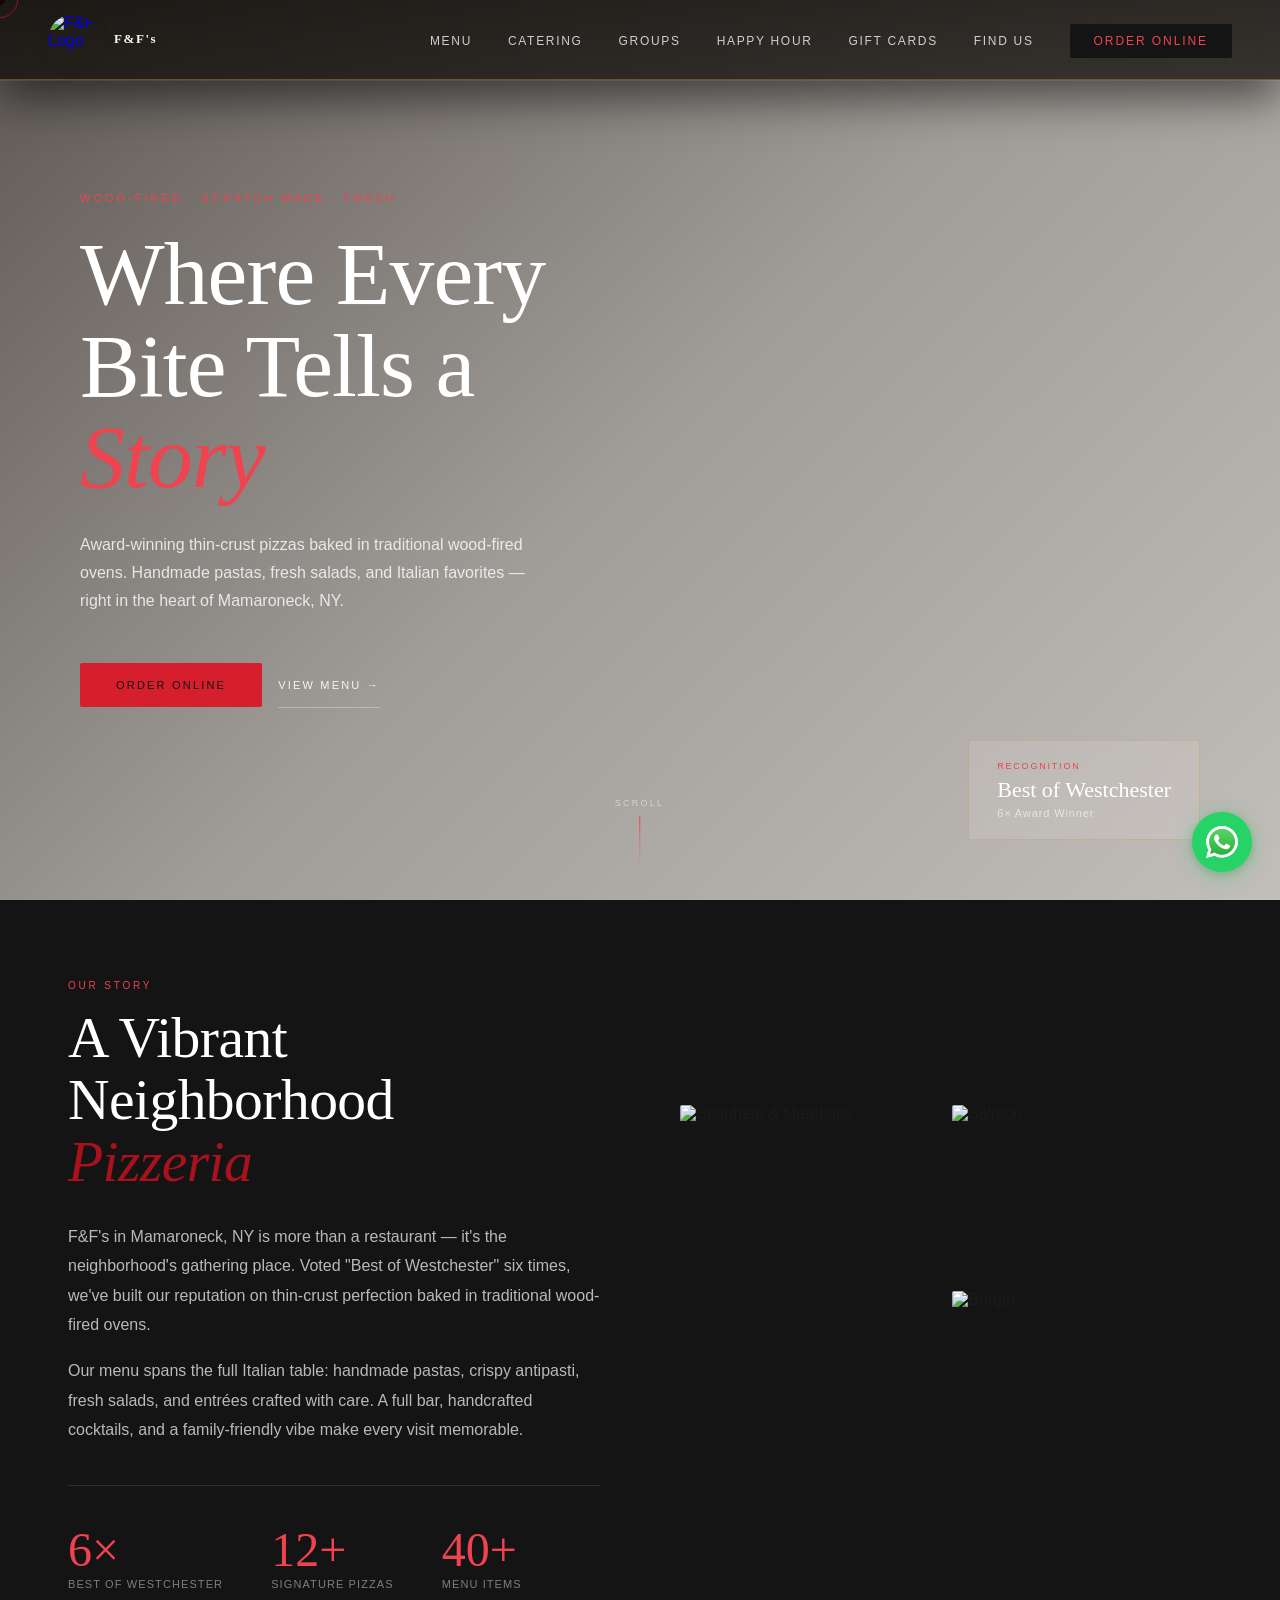
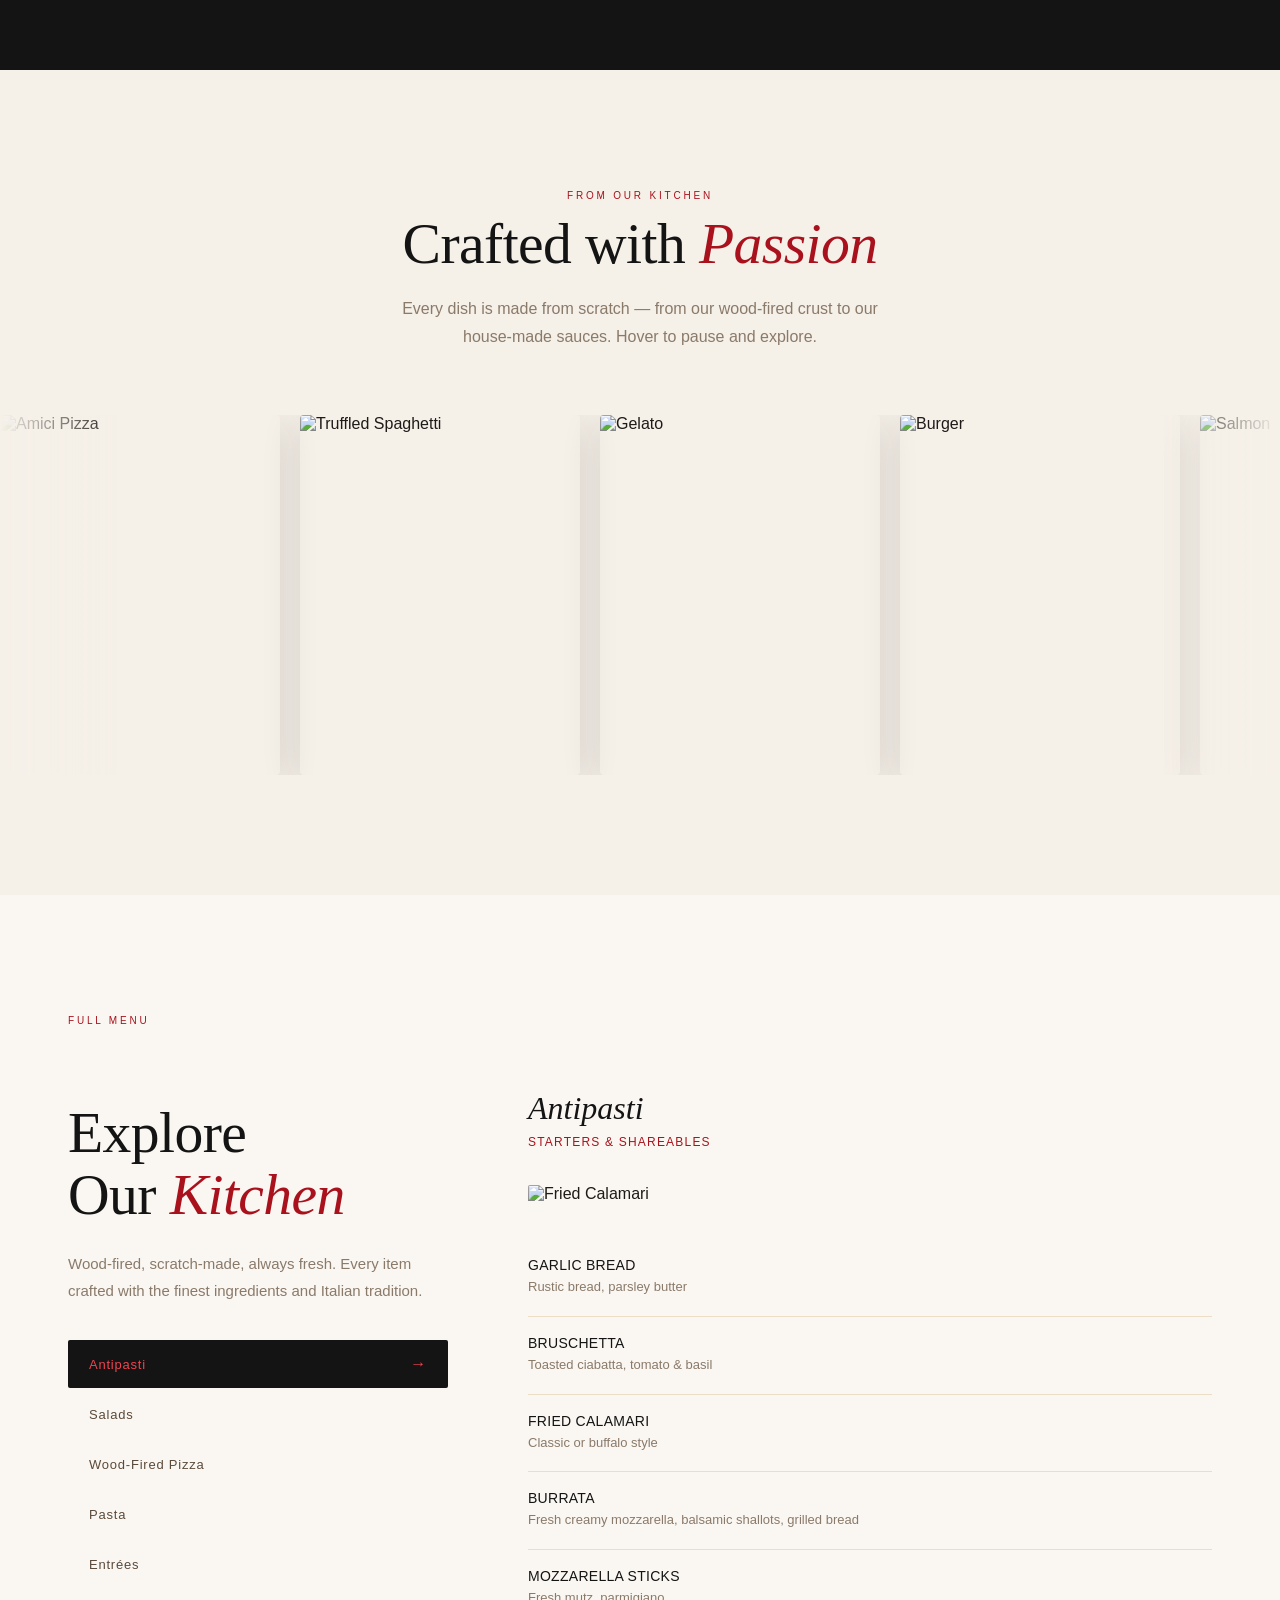
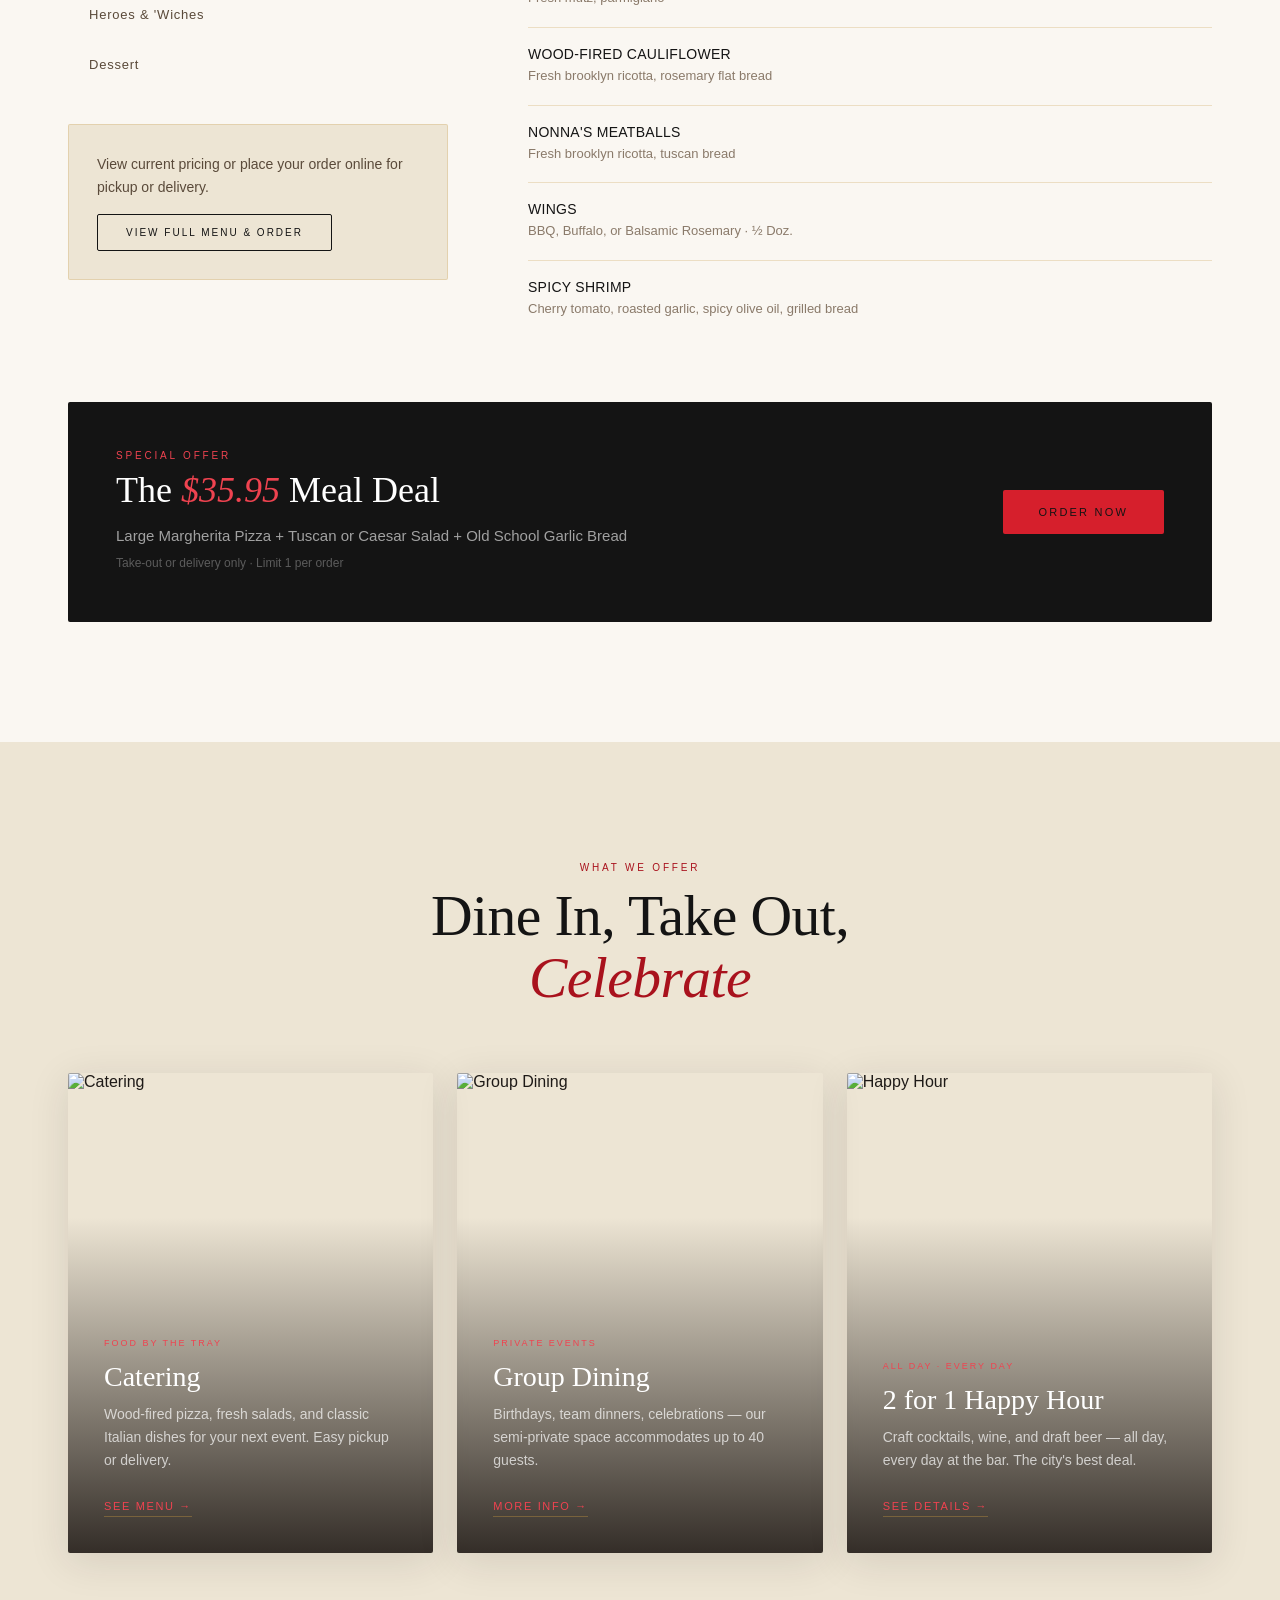
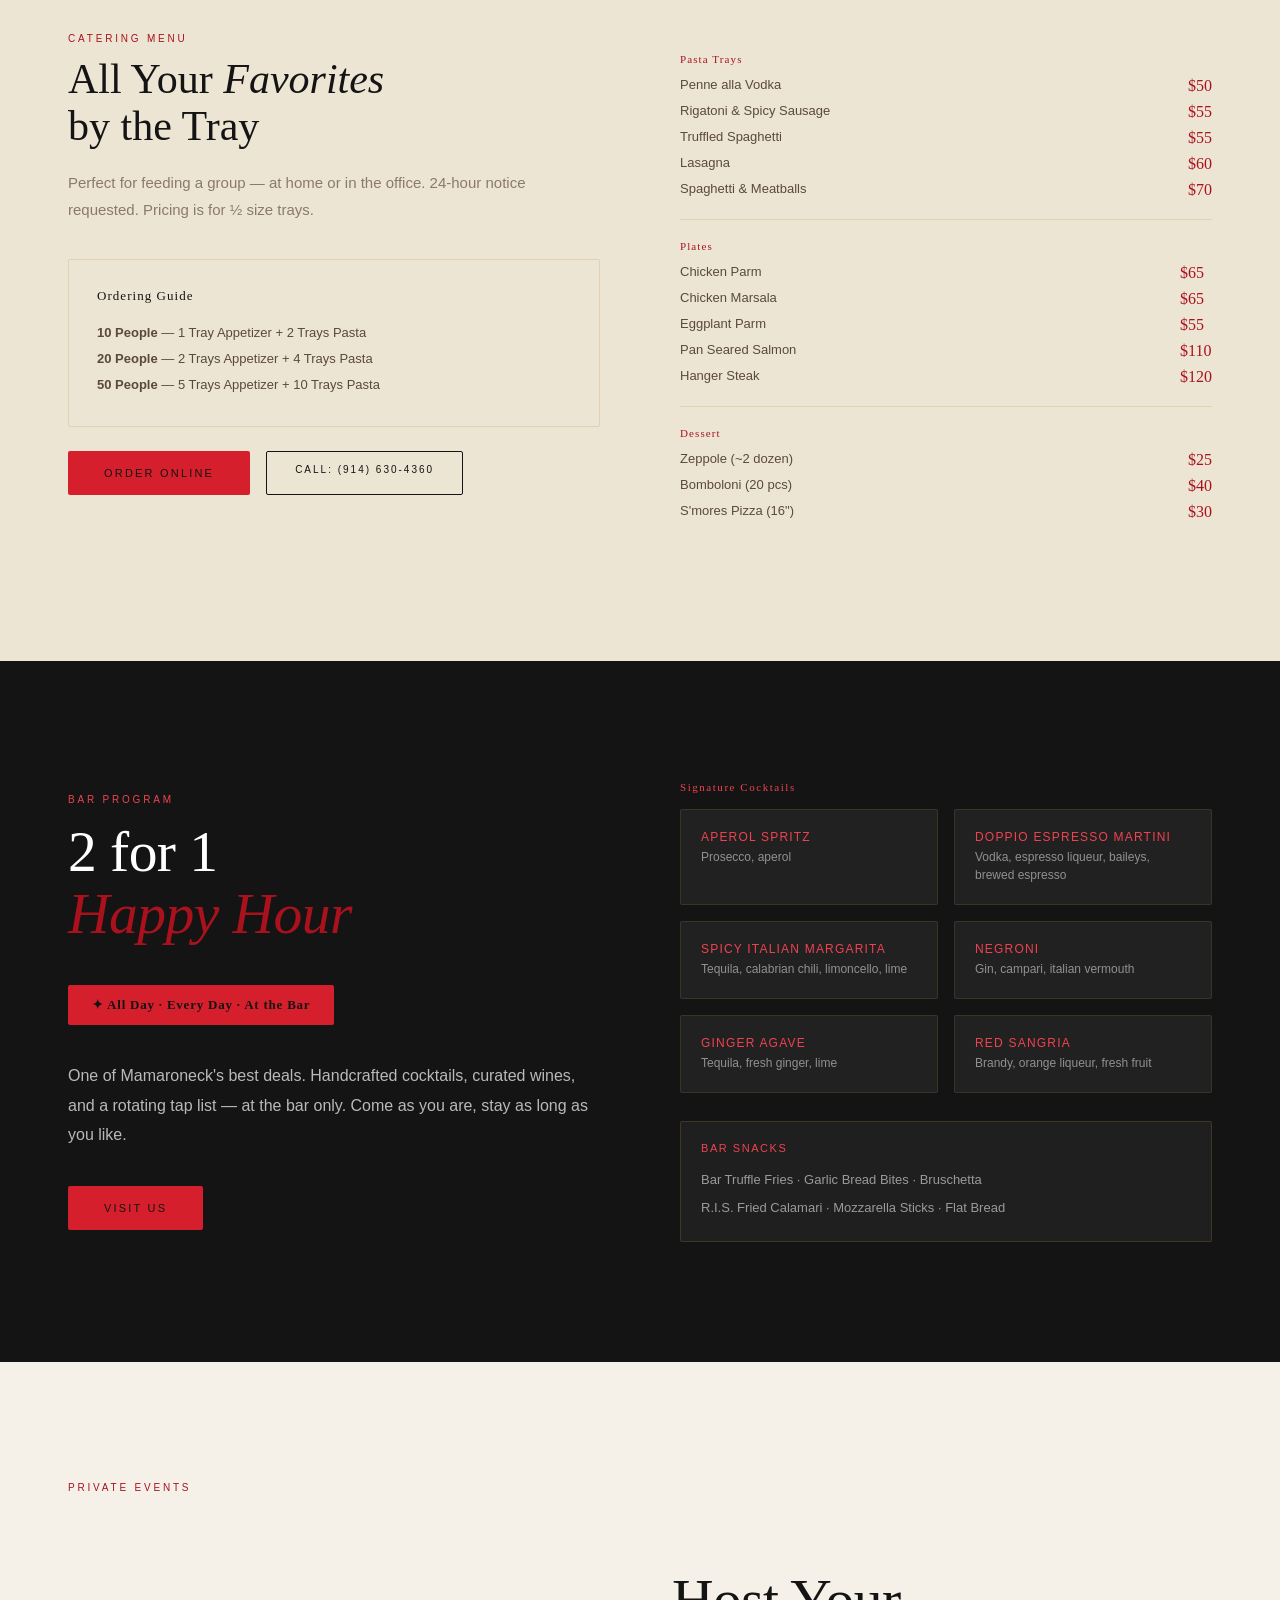
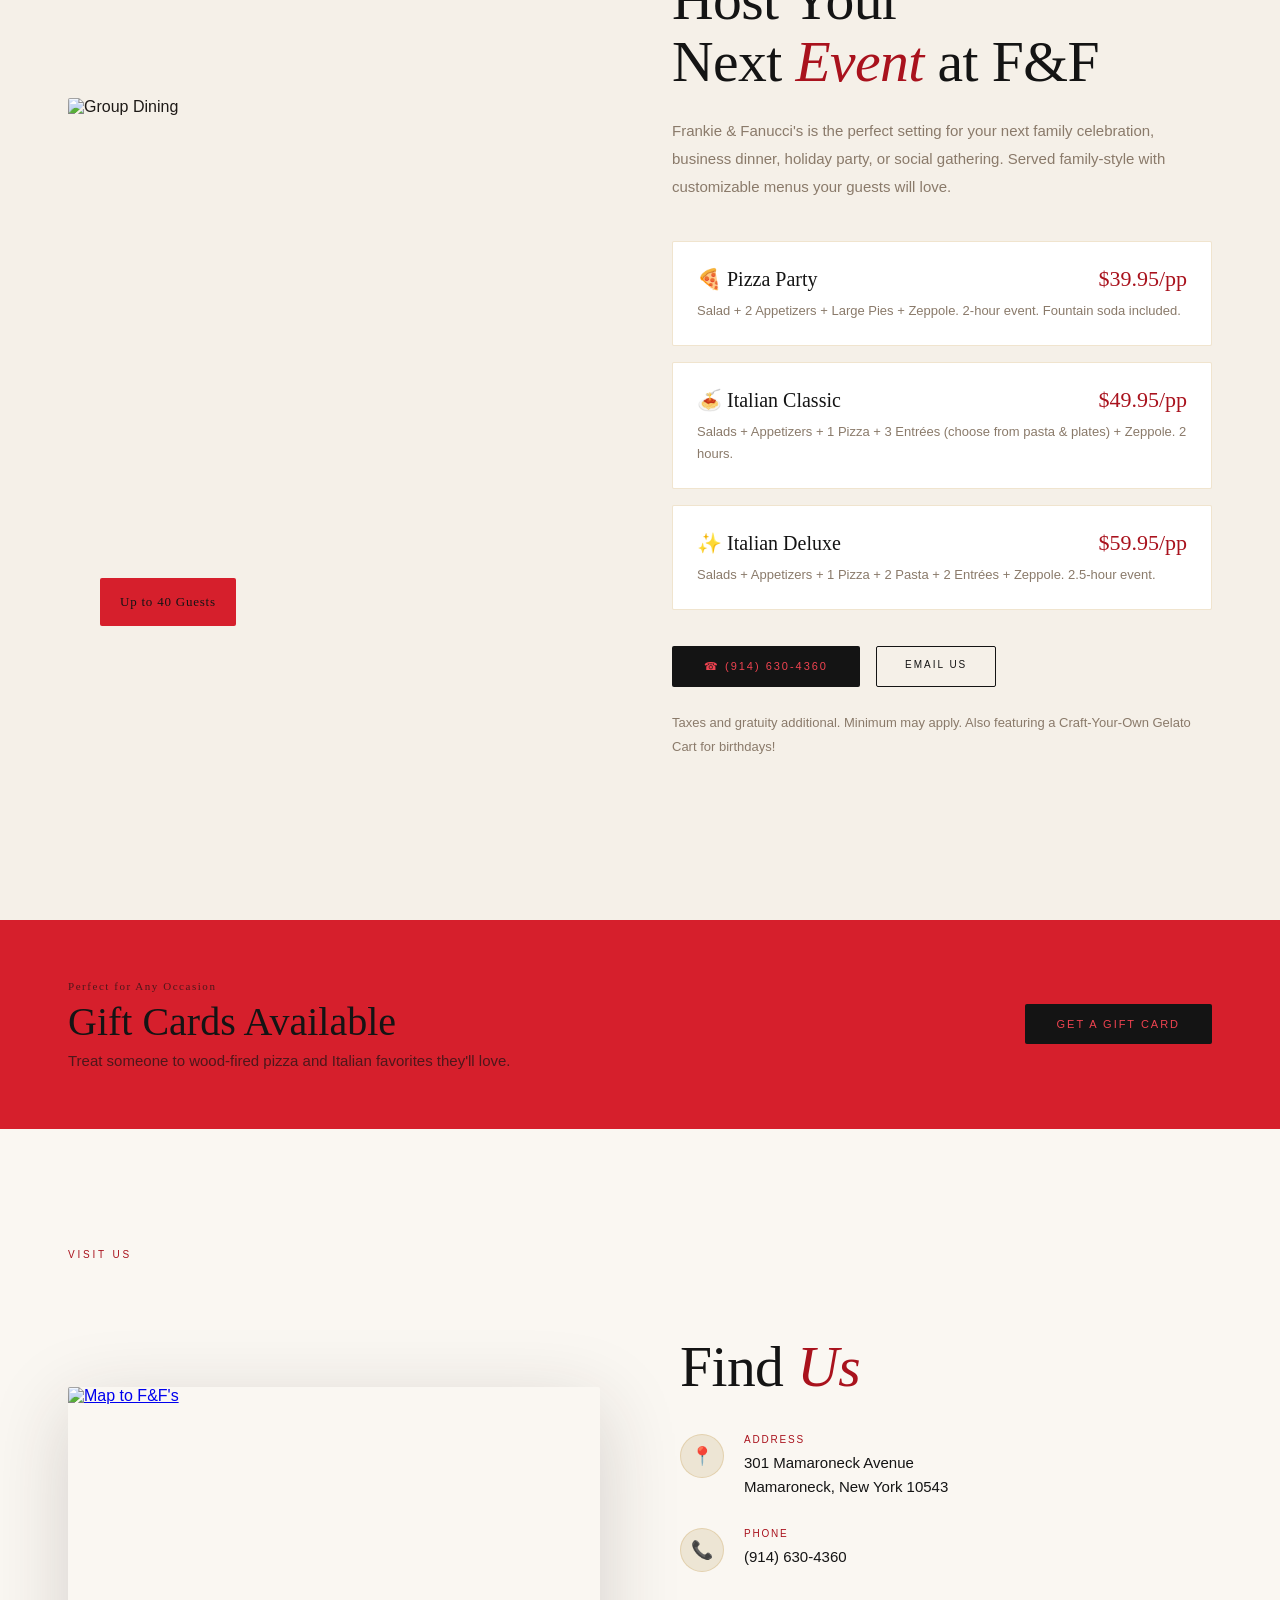
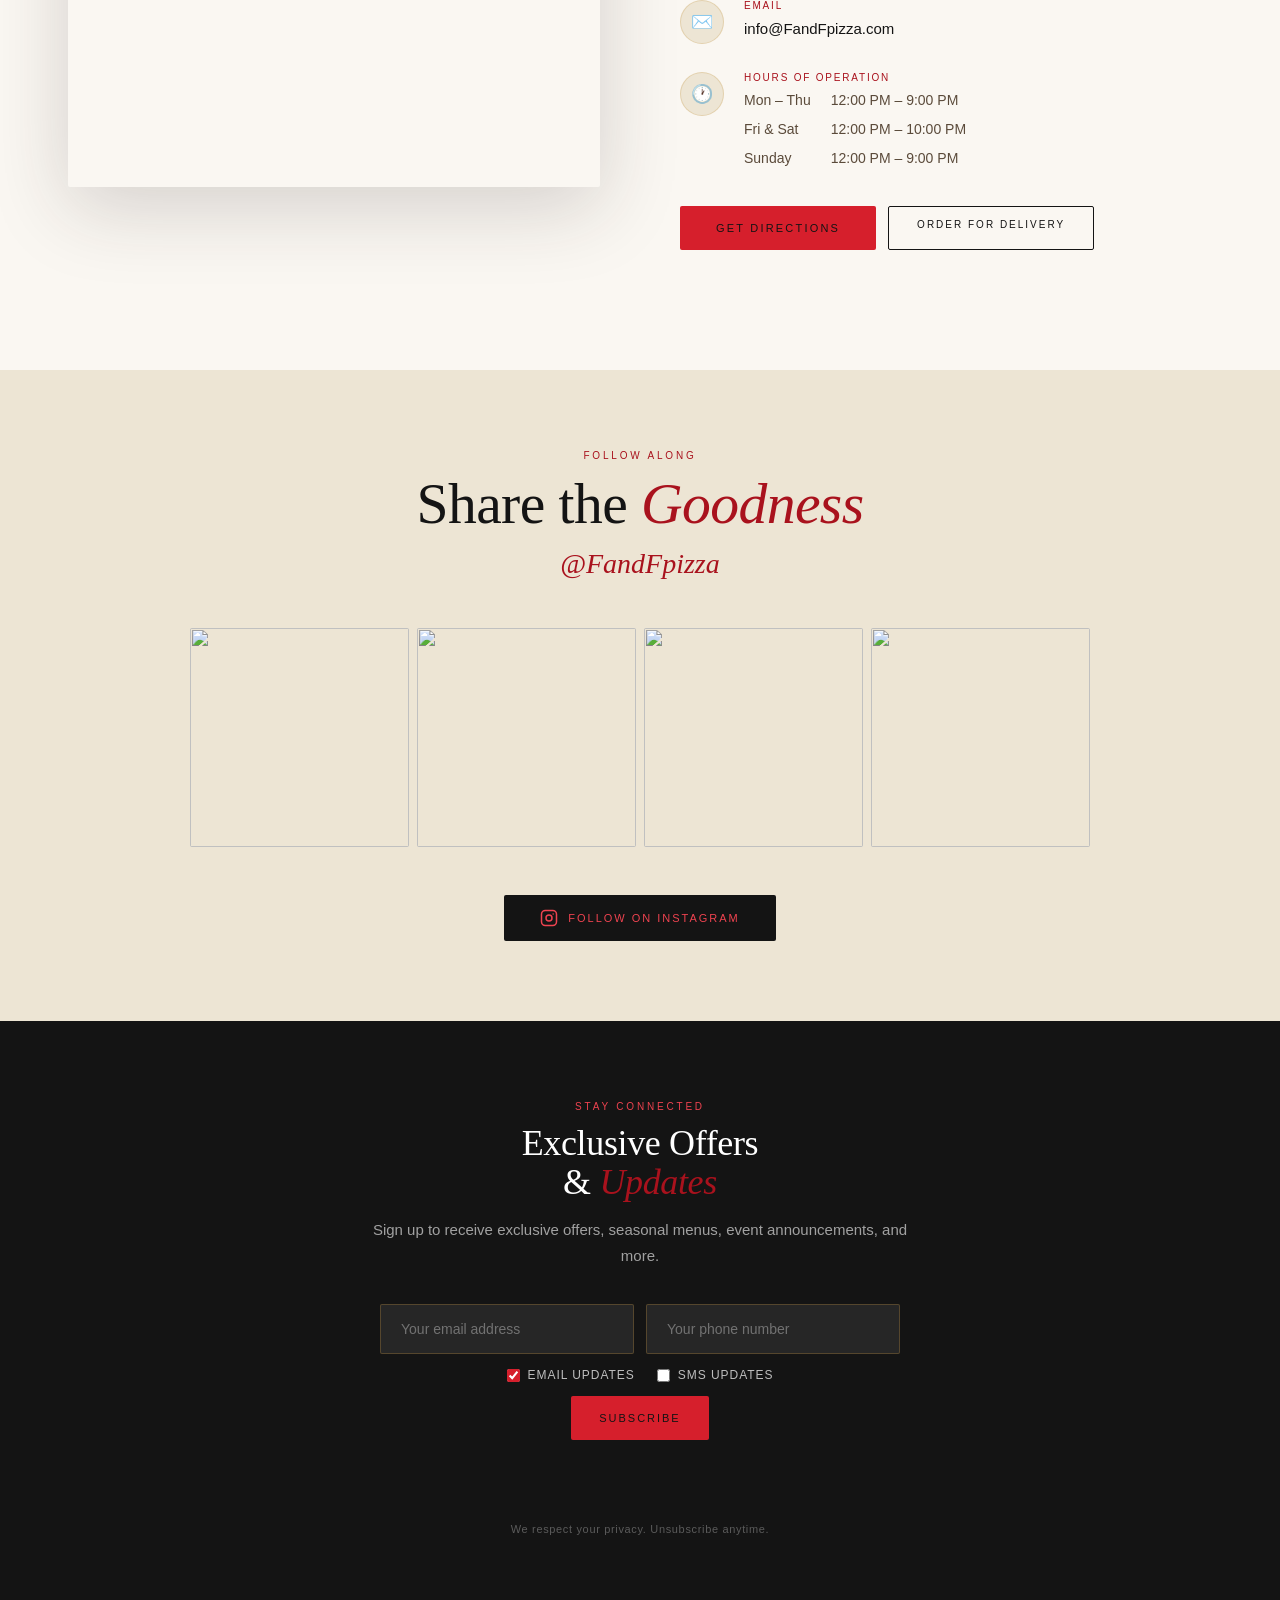
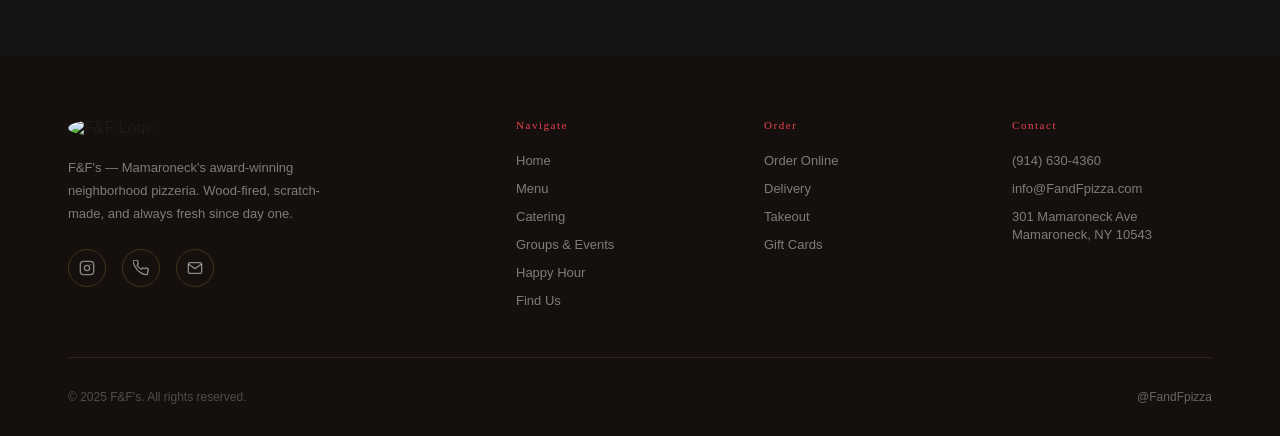
==== commit 6e42909a: "Updates from chat" ====
--- a/index.html
+++ b/index.html
@@ -4,23 +4,23 @@
 <head>
   <meta charset="UTF-8">
   <meta name="viewport" content="width=device-width, initial-scale=1.0">
-  <title>Frankie & Fanucci's — Wood-Fired Pizza & Italian Kitchen</title>
+  <title>F&F's — Wood-Fired Pizza & Italian Kitchen</title>
   <meta name="description"
     content="Wood-fired pizza, pasta, and Italian favorites in Mamaroneck, NY. Six-time Best of Westchester. Dine in, order online, catering, happy hour. 301 Mamaroneck Ave. (914) 630-4360.">
   <link rel="canonical" href="https://www.fandfpizza.com/">
   <meta property="og:type" content="website">
   <meta property="og:url" content="https://www.fandfpizza.com/">
-  <meta property="og:title" content="Frankie & Fanucci's — Wood-Fired Pizza & Italian Kitchen">
+  <meta property="og:title" content="F&F's — Wood-Fired Pizza & Italian Kitchen">
   <meta property="og:description"
     content="Wood-fired pizza, pasta, and Italian favorites in Mamaroneck, NY. Six-time Best of Westchester. Dine in, order online, catering, happy hour. 301 Mamaroneck Ave. (914) 630-4360.">
   <meta property="og:image"
     content="https://deveusblob.blob.core.windows.net/kora-business-images/user-media/6b2b62af-58a9-483f-8461-c3c86b05fd49/7554ddb9-6882-4421-8f54-692dccdb1927/ChatGPT%20Image%20Mar%2030%2C%202026%2C%2004_46_38%20PM.png">
-  <meta property="og:image:alt" content="Wood-fired Italian food at Frankie &amp; Fanucci's">
+  <meta property="og:image:alt" content="Wood-fired Italian food at F&amp;F's">
   <meta property="og:locale" content="en_US">
-  <meta property="og:site_name" content="Frankie &amp; Fanucci's">
+  <meta property="og:site_name" content="F&amp;F's">
   <meta name="twitter:card" content="summary_large_image">
   <meta name="twitter:url" content="https://www.fandfpizza.com/">
-  <meta name="twitter:title" content="Frankie & Fanucci's — Wood-Fired Pizza & Italian Kitchen">
+  <meta name="twitter:title" content="F&F's — Wood-Fired Pizza & Italian Kitchen">
   <meta name="twitter:description"
     content="Wood-fired pizza, pasta, and Italian favorites in Mamaroneck, NY. Six-time Best of Westchester. Dine in, order online, catering, happy hour. 301 Mamaroneck Ave. (914) 630-4360.">
   <meta name="twitter:image"
@@ -31,7 +31,7 @@
 {
   "@context": "https://schema.org",
   "@type": "Restaurant",
-  "name": "Frankie \u0026 Fanucci's",
+  "name": "F&F's",
   "description": "Wood-fired pizza, handmade pasta, and Italian favorites in Mamaroneck. Six-time Best of Westchester award winner. Full bar, catering, and group dining.",
   "image": "https://images.squarespace-cdn.com/content/v1/5b021e482714e5923e6df0ff/3e38ec41-716b-48c9-93e0-5dc3d1db98d8/FF+Circle+BlackBG.jpg",
   "url": "https://www.fandfpizza.com/",
@@ -1932,7 +1932,7 @@
       <img
         src="https://images.squarespace-cdn.com/content/v1/5b021e482714e5923e6df0ff/3e38ec41-716b-48c9-93e0-5dc3d1db98d8/FF+Circle+BlackBG.jpg"
         alt="F&F Logo">
-      <div class="nav-logo-text">Frankie &<br>Fanucci's</div>
+      <div class="nav-logo-text">F&F's</div>
     </a>
     <ul class="nav-links">
       <li><a href="#menu">Menu</a></li>
@@ -2005,7 +2005,7 @@
       <div class="about-text reveal">
         <div class="eyebrow">Our Story</div>
         <h2 class="section-title">A Vibrant<br>Neighborhood<br><em>Pizzeria</em></h2>
-        <p>Frankie & Fanucci's in Mamaroneck, NY is more than a restaurant — it's the neighborhood's gathering place.
+        <p>F&F's in Mamaroneck, NY is more than a restaurant — it's the neighborhood's gathering place.
           Voted "Best of Westchester" six times, we've built our reputation on thin-crust perfection baked in
           traditional wood-fired ovens.</p>
         <p>Our menu spans the full Italian table: handmade pastas, crispy antipasti, fresh salads, and entrées crafted
@@ -2931,7 +2931,7 @@
           <a href="https://www.google.com/search?q=frankie+and+fanuccis+directions" target="_blank">
             <img
               src="https://images.squarespace-cdn.com/content/v1/5b021e482714e5923e6df0ff/a440506b-cfb9-48b5-809f-b34aefa11e55/Map"
-              alt="Map to Frankie & Fanucci's" loading="lazy">
+              alt="Map to F&F's" loading="lazy">
           </a>
         </div>
         <div class="location-info reveal reveal-delay-2">
@@ -3054,7 +3054,7 @@
           <img
             src="https://images.squarespace-cdn.com/content/v1/5b021e482714e5923e6df0ff/3e38ec41-716b-48c9-93e0-5dc3d1db98d8/FF+Circle+BlackBG.jpg"
             alt="F&F Logo" loading="lazy">
-          <p>Frankie & Fanucci's — Mamaroneck's award-winning neighborhood pizzeria. Wood-fired, scratch-made, and
+          <p>F&F's — Mamaroneck's award-winning neighborhood pizzeria. Wood-fired, scratch-made, and
             always fresh since day one.</p>
           <div class="footer-social-links">
             <a href="https://www.instagram.com/fandfpizza" target="_blank" aria-label="Instagram">
@@ -3109,7 +3109,7 @@
         </div>
       </div>
       <div class="footer-bottom">
-        <p>© 2025 Frankie & Fanucci's. All rights reserved.</p>
+        <p>© 2025 F&F's. All rights reserved.</p>
         <p><a href="https://www.instagram.com/fandfpizza" target="_blank">@FandFpizza</a></p>
       </div>
     </div>
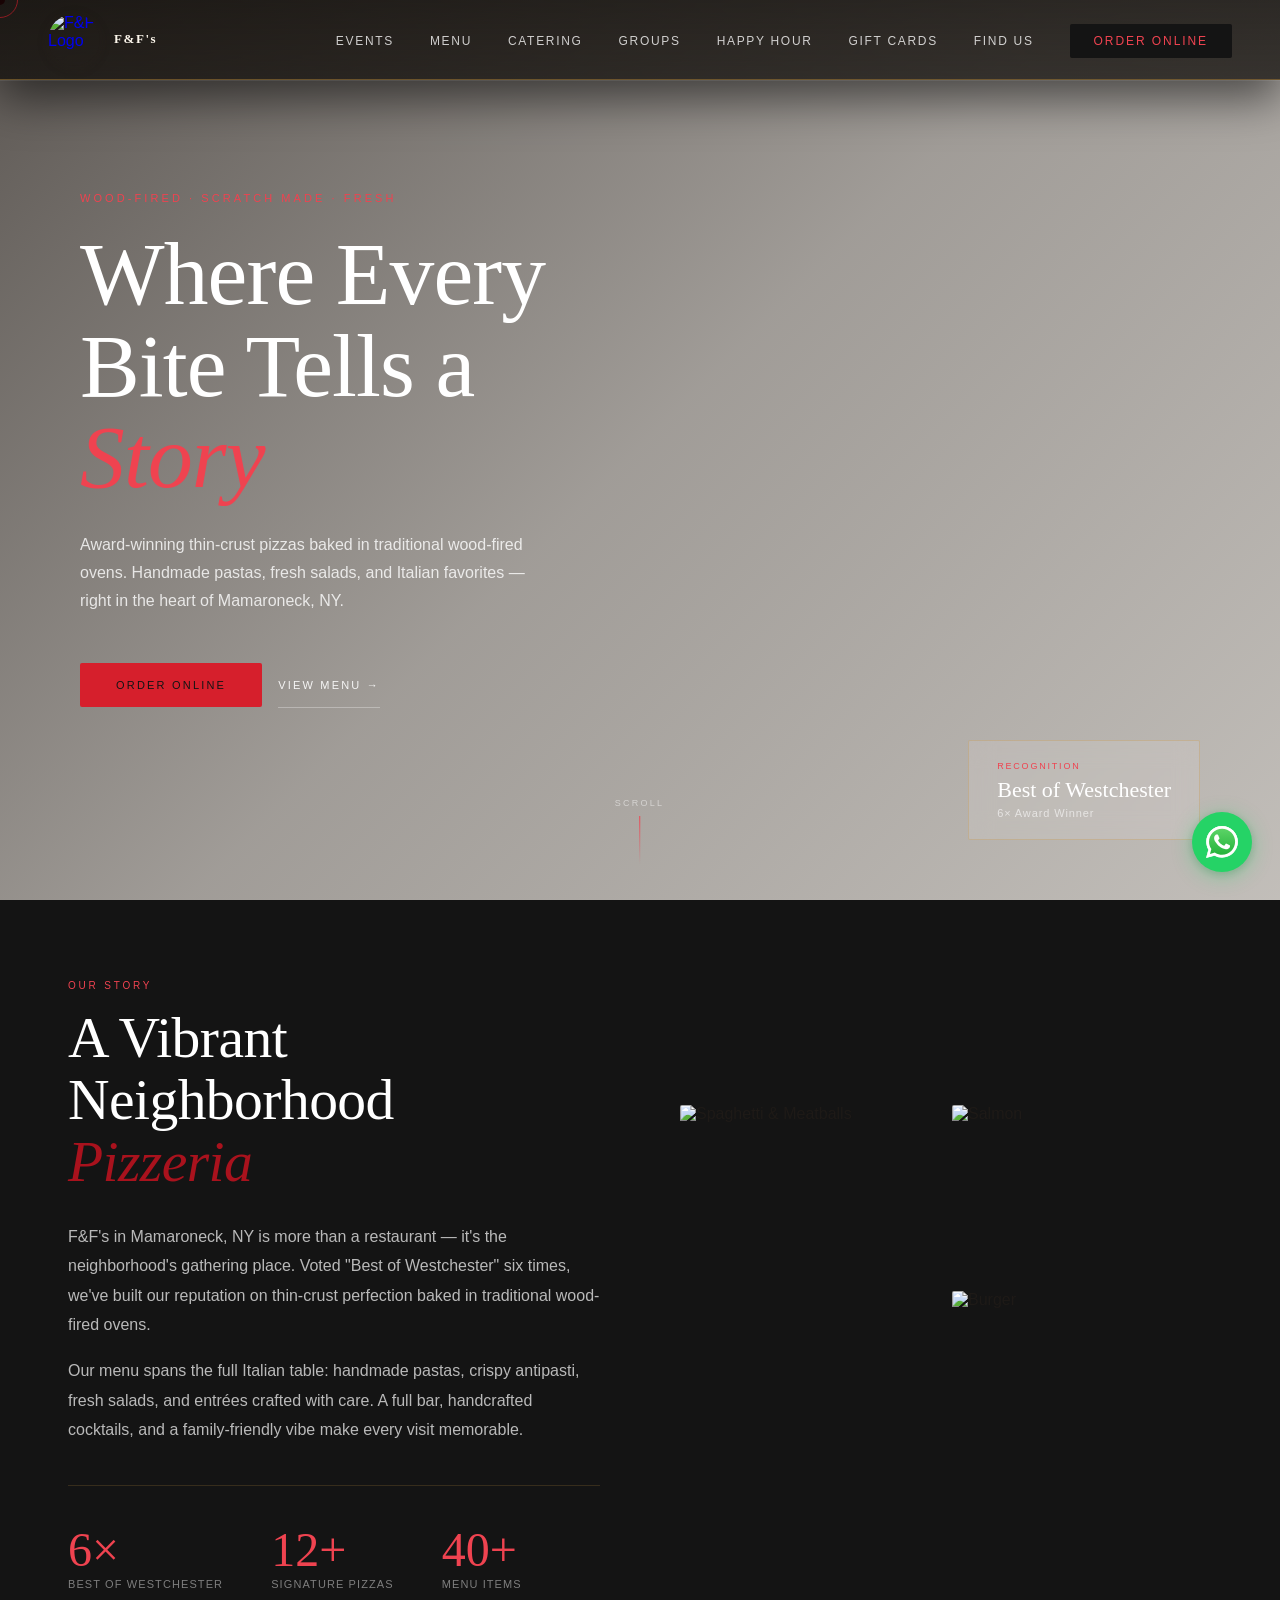
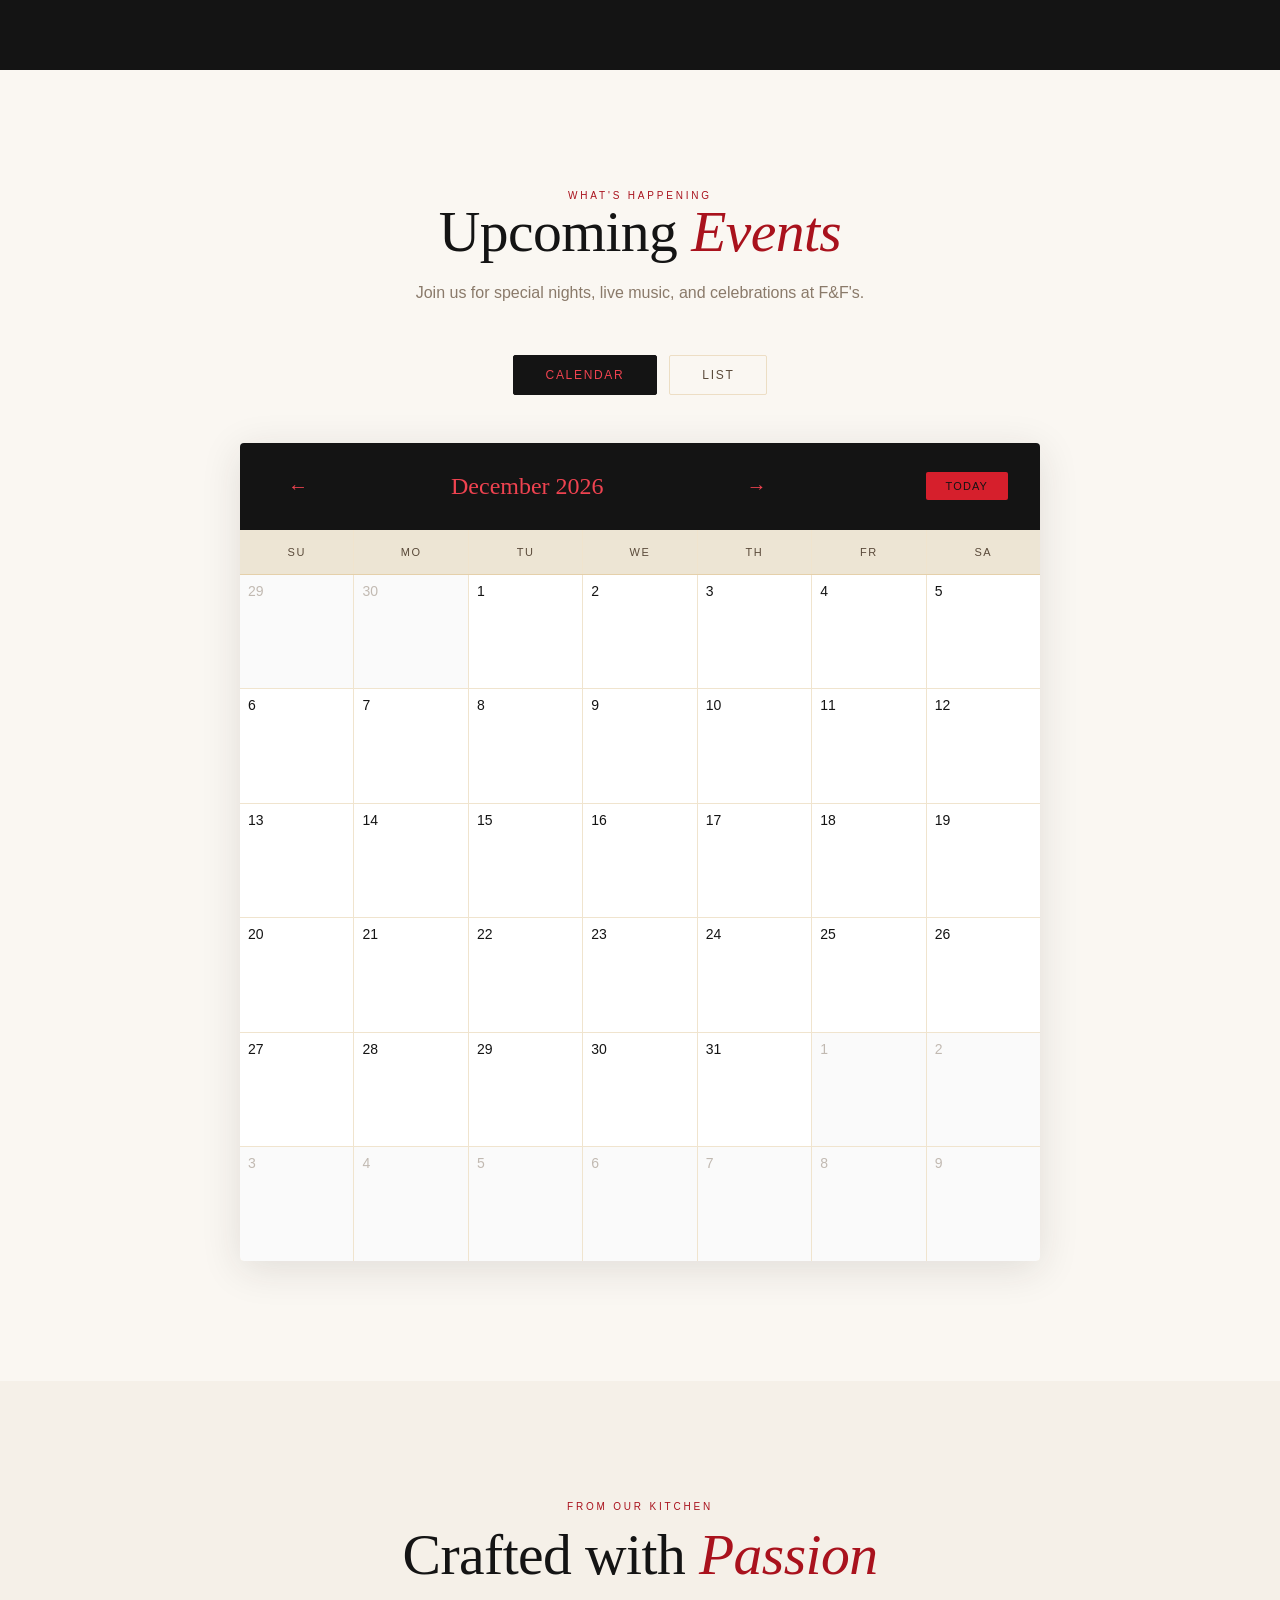
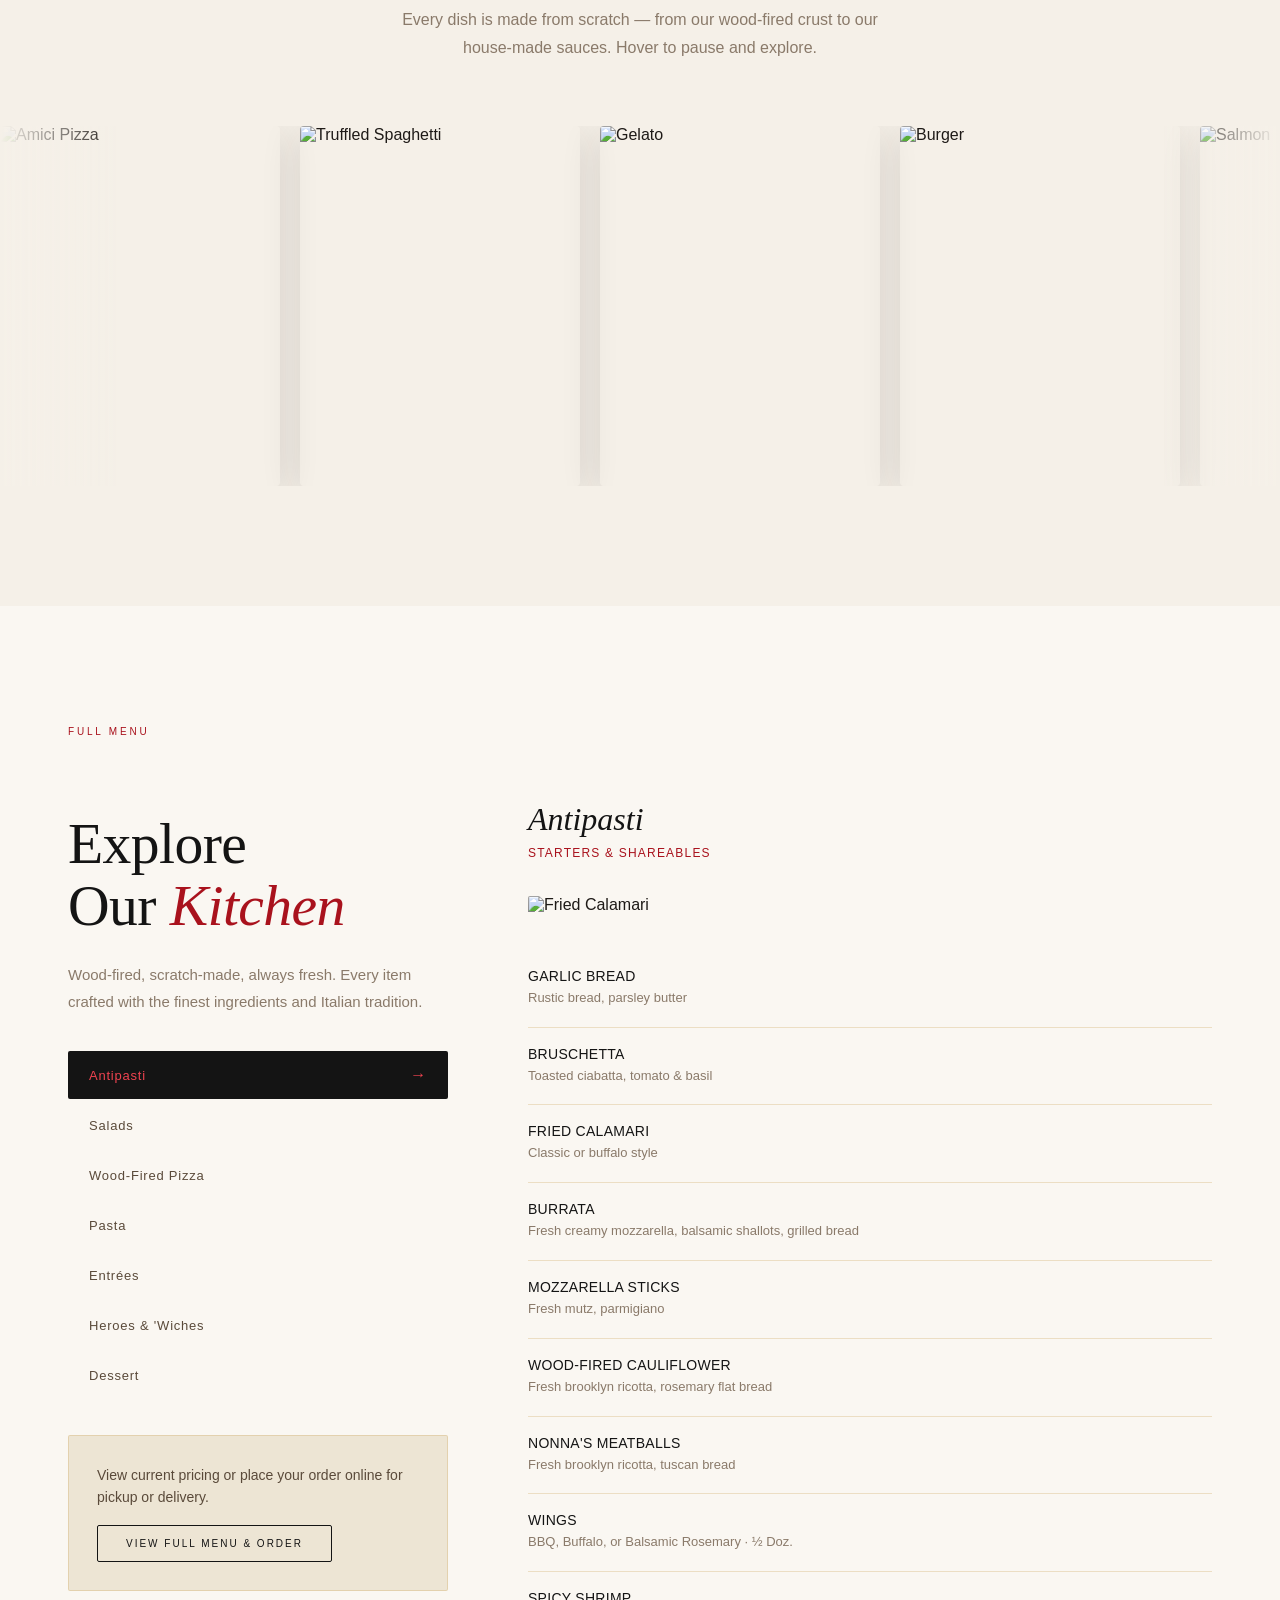
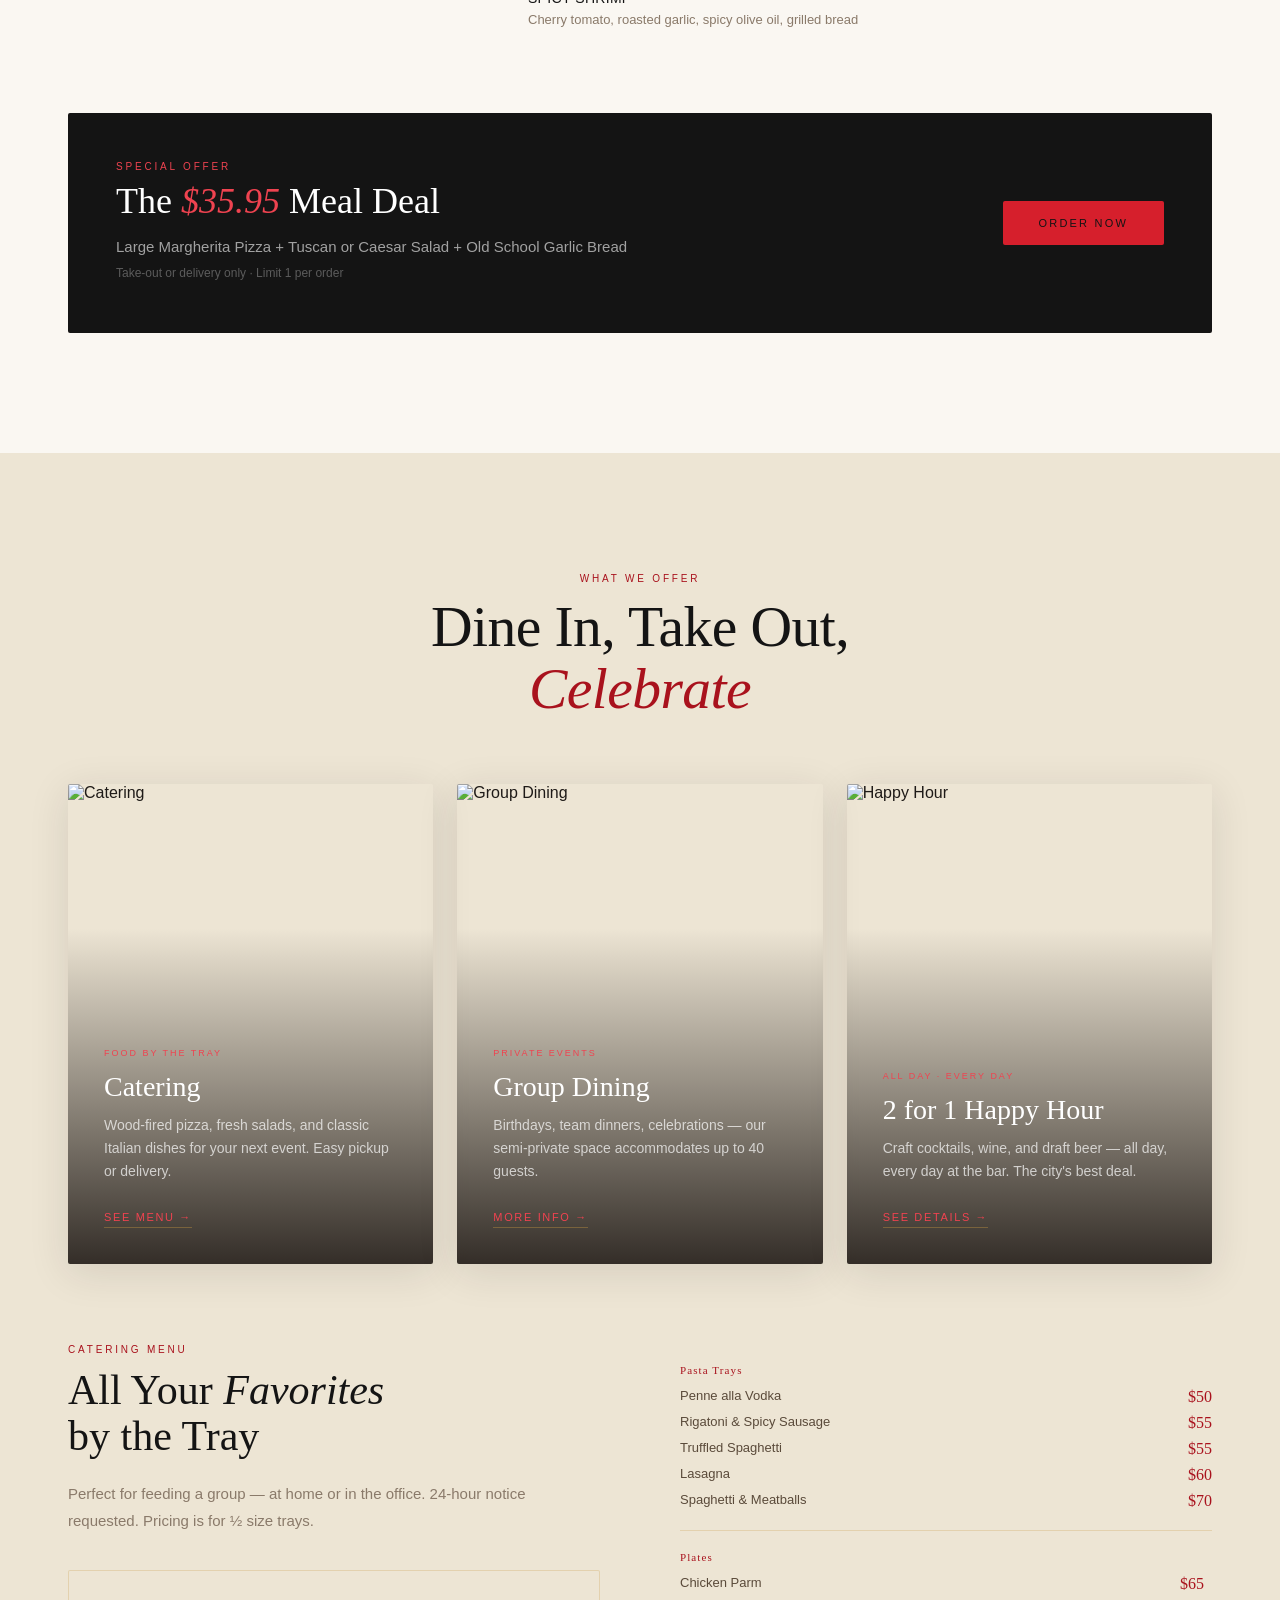
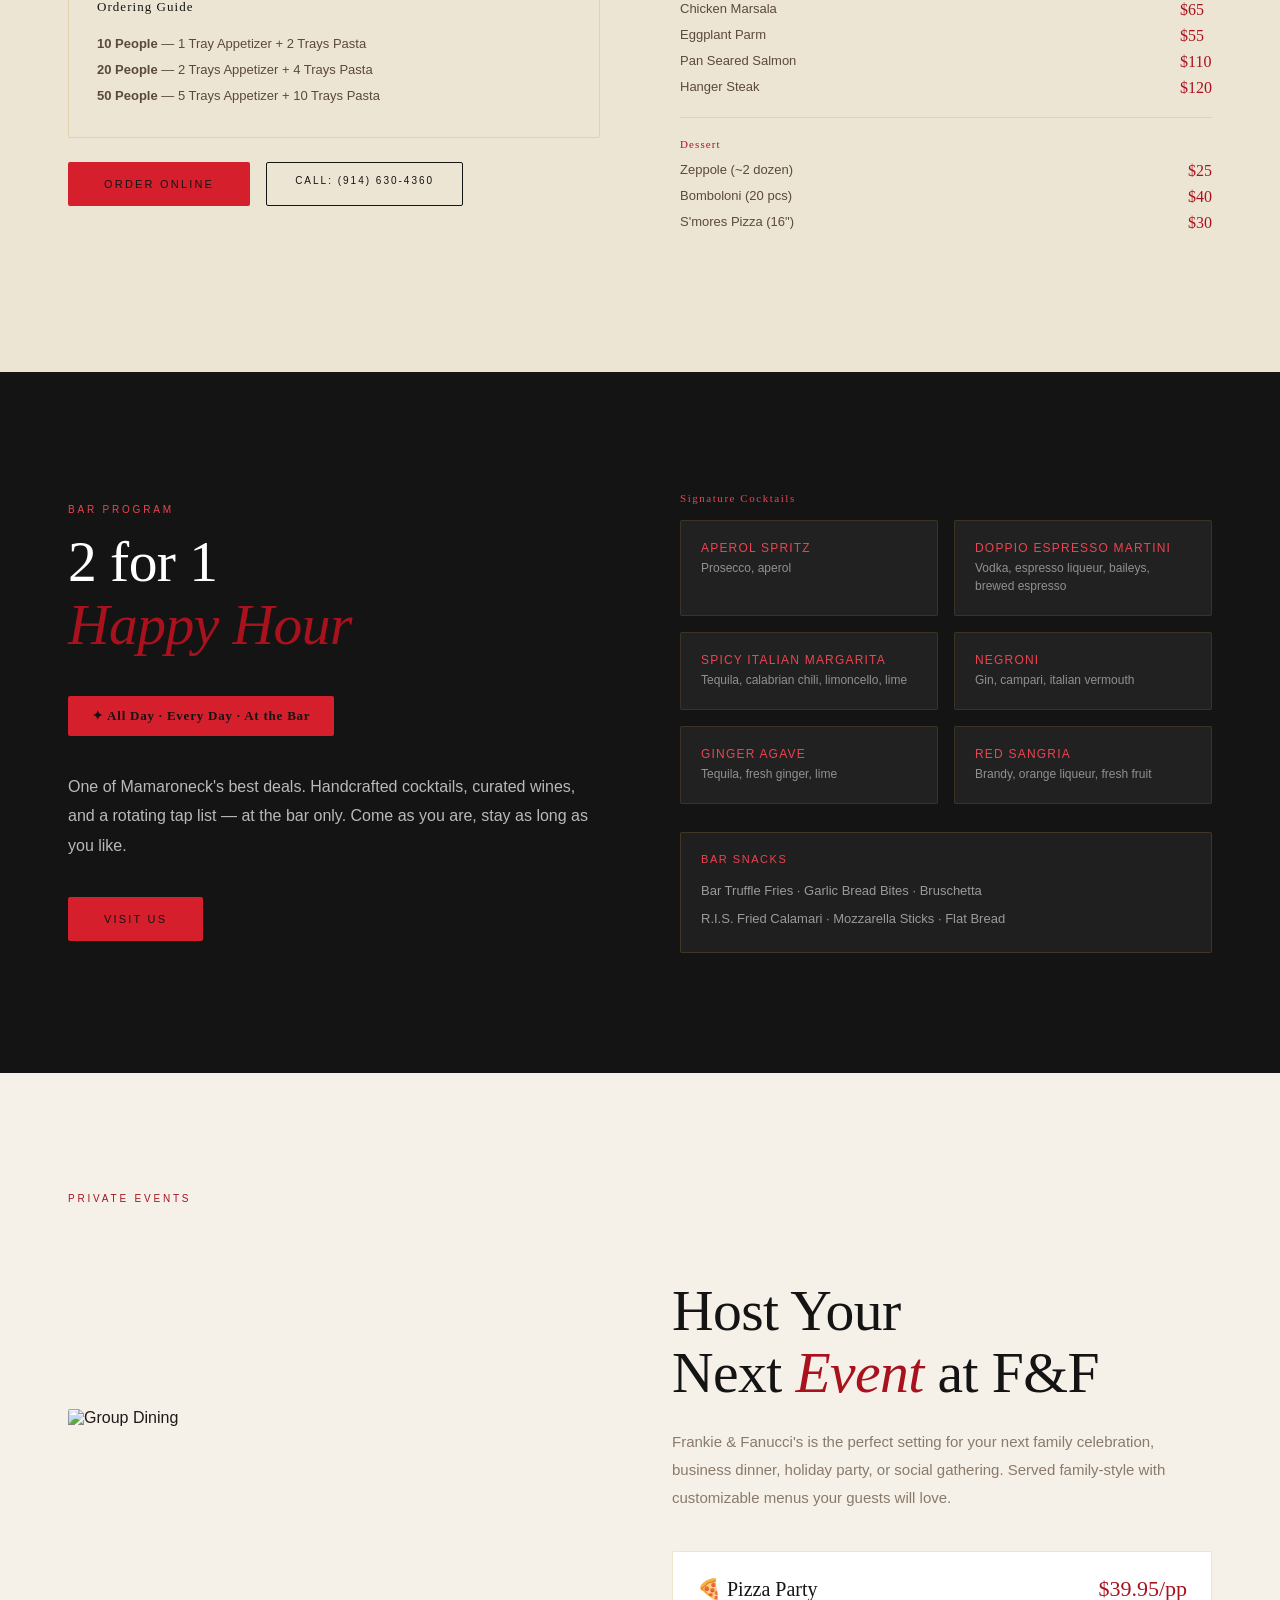
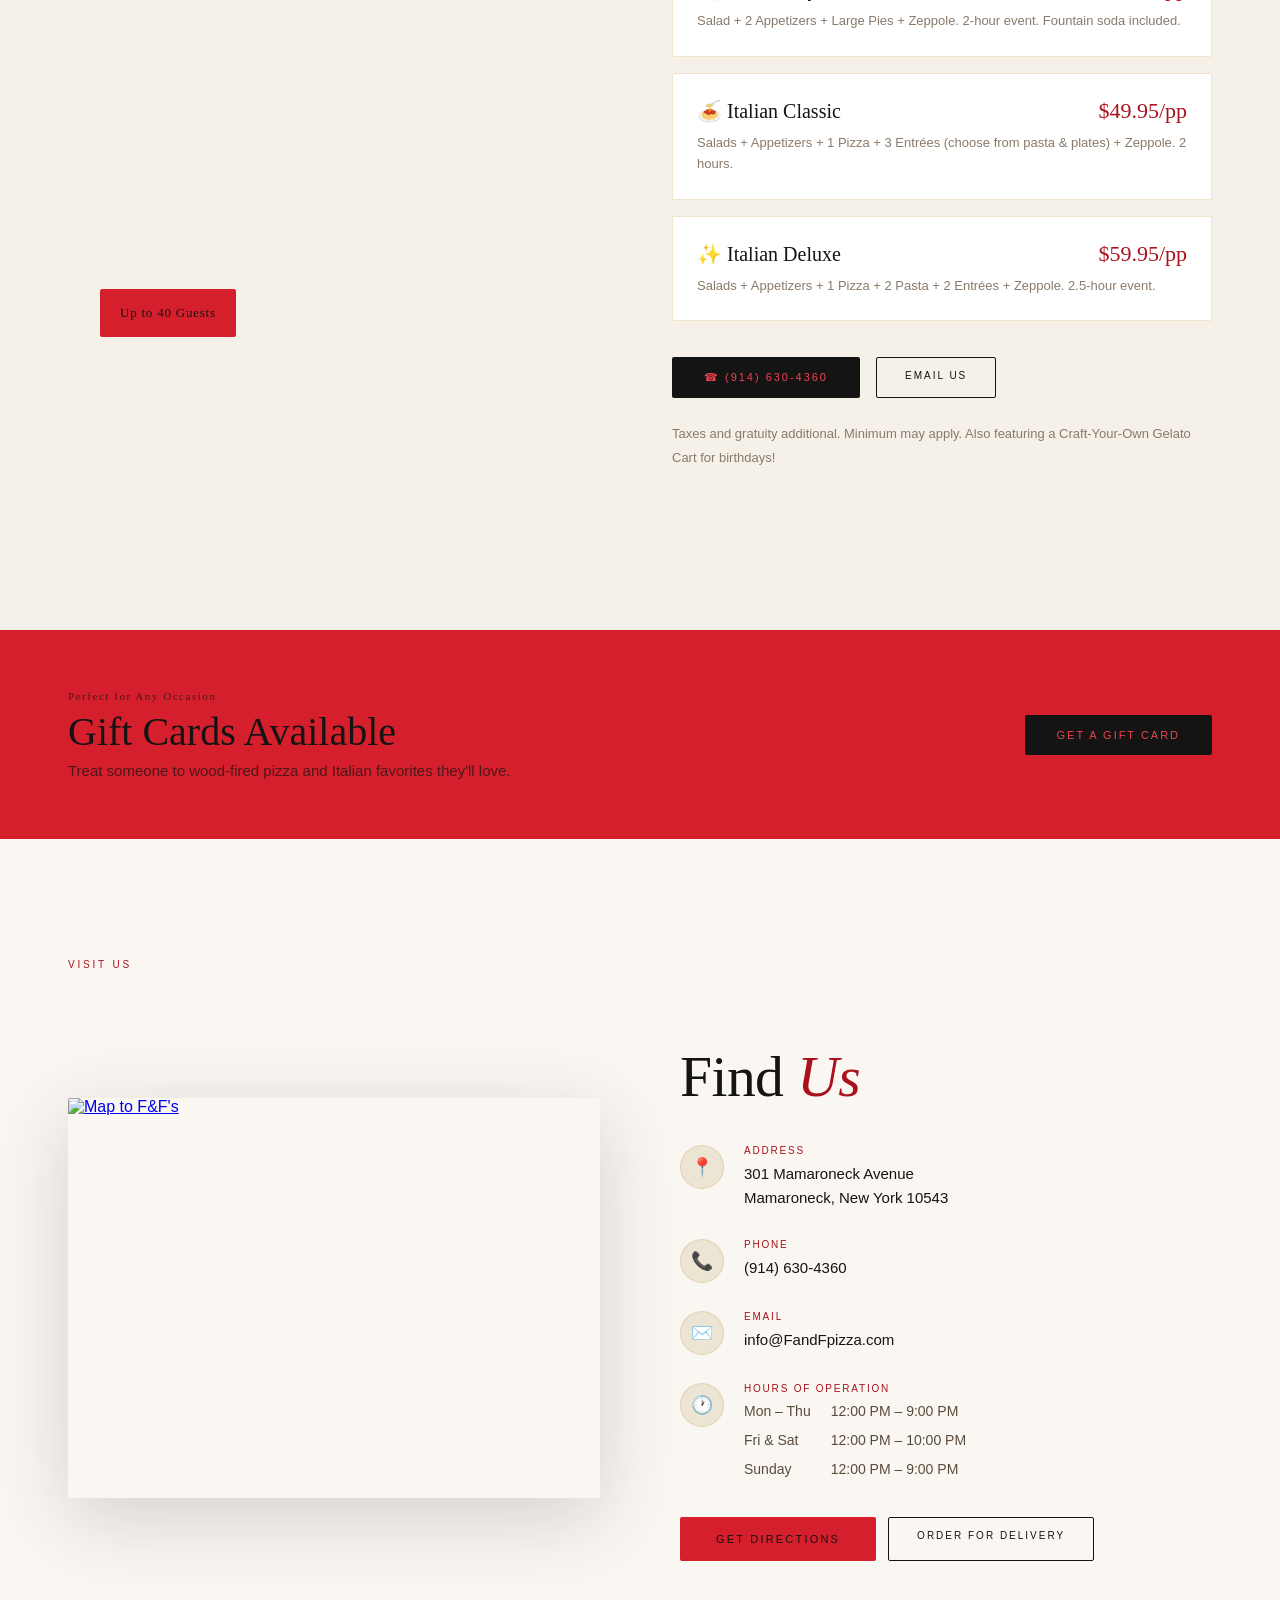
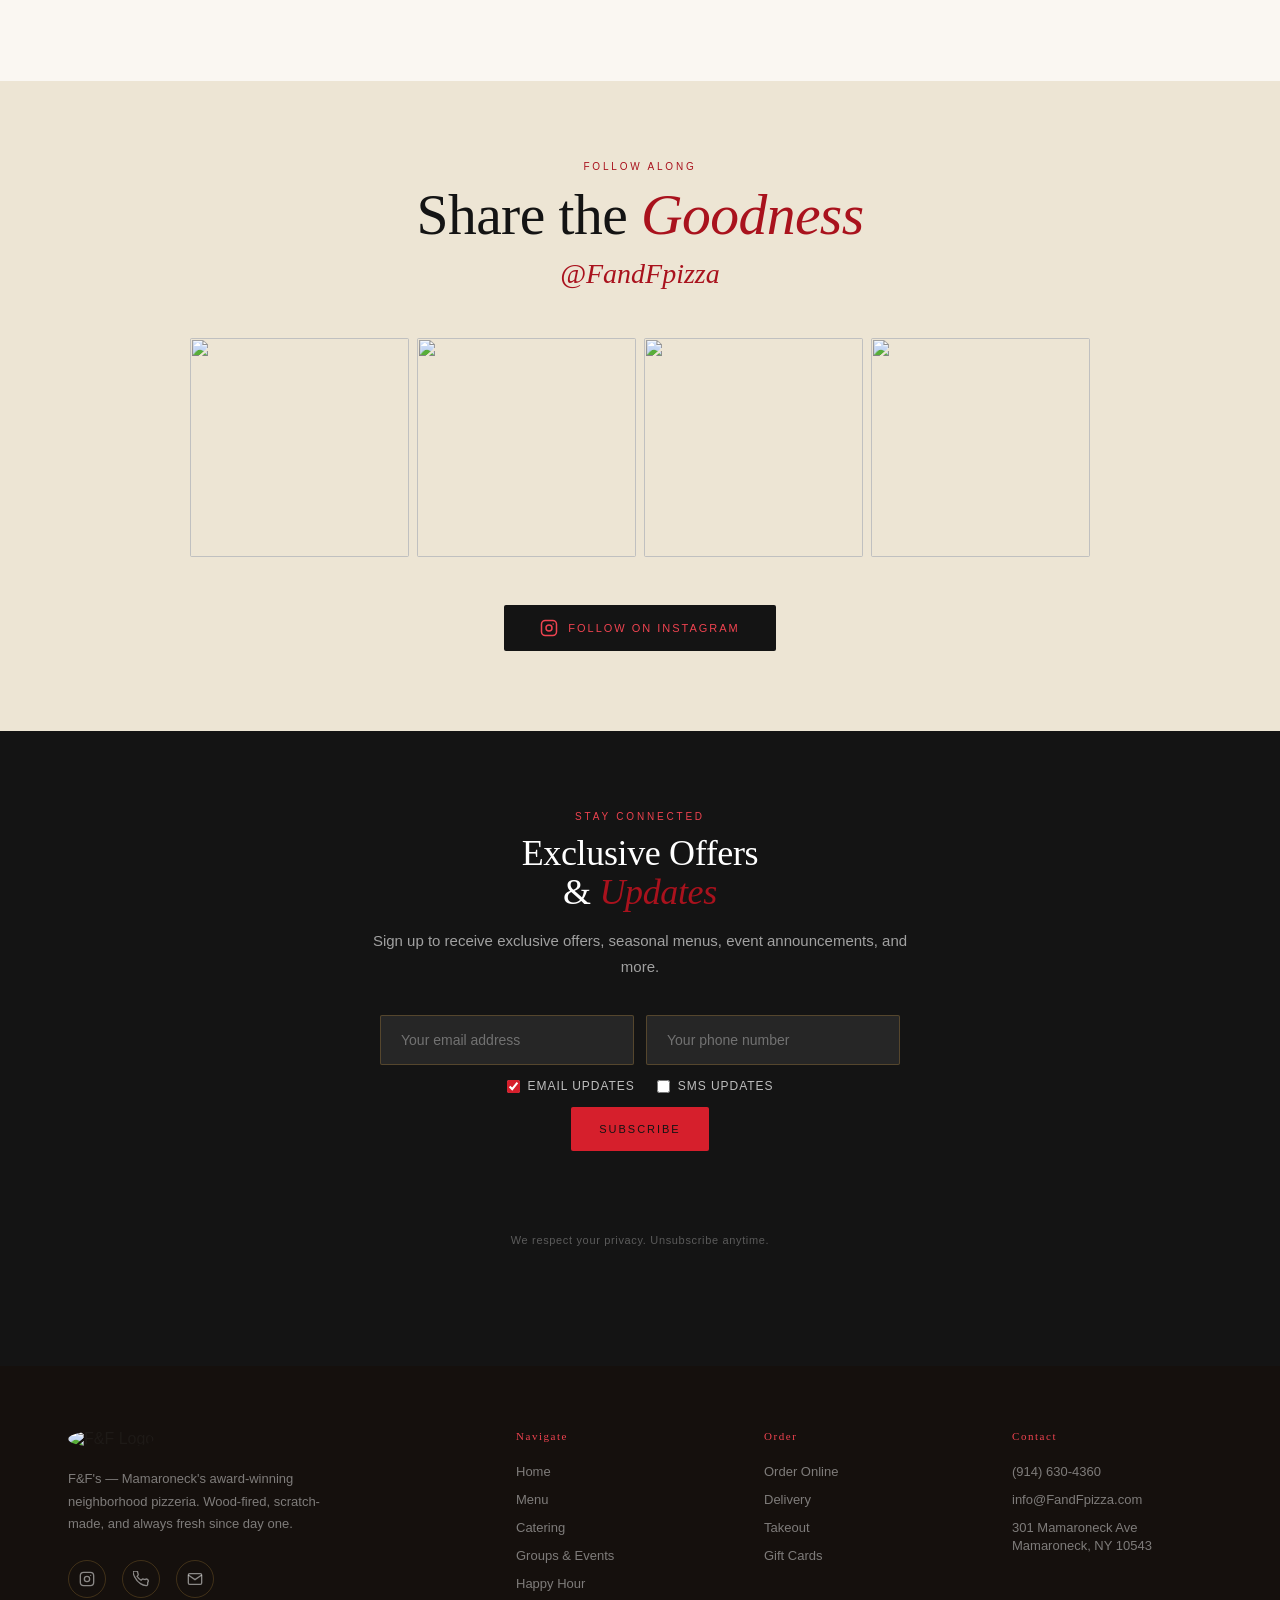
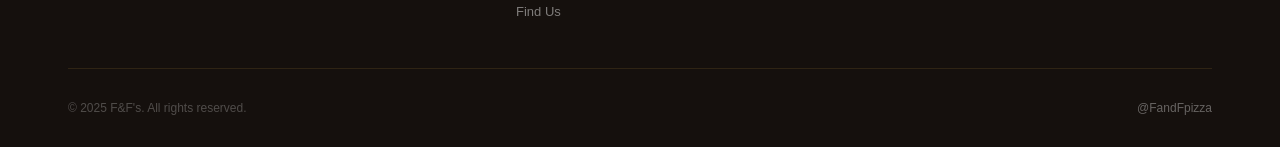
==== commit 04567062: "Deploy production from Kora" ====
--- a/index.html
+++ b/index.html
@@ -1819,6 +1819,417 @@
       transition-delay: .4s;
     }
 
+    /* ── EVENTS SECTION ── */
+    .events-section {
+      padding: 120px 0;
+      background: var(--cream);
+    }
+
+    .events-header {
+      text-align: center;
+      margin-bottom: 48px;
+    }
+
+    .events-intro {
+      color: var(--text-light);
+      font-size: 16px;
+      max-width: 520px;
+      margin: 16px auto 0;
+      line-height: 1.75;
+    }
+
+    .events-tabs {
+      display: flex;
+      justify-content: center;
+      gap: 12px;
+      margin-bottom: 48px;
+    }
+
+    .event-tab {
+      padding: 12px 32px;
+      background: transparent;
+      border: 1.5px solid var(--border);
+      color: var(--text-mid);
+      font-family: 'DM Sans', sans-serif;
+      font-size: 12px;
+      letter-spacing: 0.14em;
+      text-transform: uppercase;
+      cursor: pointer;
+      border-radius: 2px;
+      transition: all .25s;
+    }
+
+    .event-tab:hover {
+      border-color: var(--gold);
+      color: var(--charcoal);
+    }
+
+    .event-tab.active {
+      background: var(--charcoal);
+      color: var(--gold-light);
+      border-color: var(--charcoal);
+    }
+
+    /* Calendar View */
+    .events-calendar-view {
+      display: none;
+      max-width: 800px;
+      margin: 0 auto;
+      background: #fff;
+      border-radius: 4px;
+      box-shadow: var(--shadow);
+      overflow: hidden;
+    }
+
+    .events-calendar-view.active {
+      display: block;
+      animation: fadeUp .4s ease;
+    }
+
+    .calendar-header {
+      display: flex;
+      align-items: center;
+      justify-content: space-between;
+      padding: 24px 32px;
+      background: var(--charcoal);
+      color: #fff;
+    }
+
+    .calendar-title {
+      font-family: var(--font-display);
+      font-size: 24px;
+      font-weight: 400;
+      color: var(--gold-light);
+    }
+
+    .calendar-nav {
+      background: none;
+      border: none;
+      color: var(--gold-light);
+      font-size: 20px;
+      cursor: pointer;
+      padding: 8px 16px;
+      transition: color .25s;
+    }
+
+    .calendar-nav:hover {
+      color: #fff;
+    }
+
+    .calendar-today {
+      background: var(--gold);
+      color: var(--charcoal);
+      border: none;
+      padding: 8px 20px;
+      font-family: 'DM Sans', sans-serif;
+      font-size: 11px;
+      letter-spacing: 0.1em;
+      text-transform: uppercase;
+      cursor: pointer;
+      border-radius: 2px;
+      margin-left: 16px;
+      transition: background .25s;
+    }
+
+    .calendar-today:hover {
+      background: var(--gold-light);
+    }
+
+    .calendar-grid {
+      display: grid;
+      grid-template-columns: repeat(7, 1fr);
+      gap: 1px;
+      background: var(--border);
+      border-bottom: 1px solid var(--border);
+    }
+
+    .calendar-day-label {
+      padding: 16px 8px;
+      text-align: center;
+      font-size: 11px;
+      letter-spacing: 0.14em;
+      text-transform: uppercase;
+      color: var(--text-mid);
+      background: var(--parchment);
+      font-weight: 500;
+    }
+
+    .calendar-days {
+      display: grid;
+      grid-template-columns: repeat(7, 1fr);
+      gap: 1px;
+      background: var(--border);
+    }
+
+    .calendar-day {
+      aspect-ratio: 1;
+      background: #fff;
+      padding: 8px;
+      position: relative;
+      cursor: pointer;
+      transition: background .2s;
+      min-height: 100px;
+    }
+
+    .calendar-day:hover {
+      background: var(--warm-white);
+    }
+
+    .calendar-day.other-month {
+      background: #fafafa;
+      color: var(--text-light);
+    }
+
+    .calendar-day-number {
+      font-size: 14px;
+      font-weight: 500;
+      color: var(--charcoal);
+      margin-bottom: 4px;
+    }
+
+    .calendar-day.other-month .calendar-day-number {
+      color: var(--text-light);
+      opacity: 0.5;
+    }
+
+    .calendar-event-dot {
+      width: 6px;
+      height: 6px;
+      background: var(--gold);
+      border-radius: 50%;
+      display: inline-block;
+      margin-right: 4px;
+    }
+
+    .calendar-event-title {
+      font-size: 11px;
+      color: var(--charcoal);
+      line-height: 1.3;
+      overflow: hidden;
+      text-overflow: ellipsis;
+      white-space: nowrap;
+      background: var(--parchment);
+      padding: 4px 6px;
+      border-radius: 2px;
+      margin-top: 4px;
+      border-left: 2px solid var(--gold);
+    }
+
+    /* List View */
+    .events-list-view {
+      display: none;
+      max-width: 800px;
+      margin: 0 auto;
+    }
+
+    .events-list-view.active {
+      display: block;
+      animation: fadeUp .4s ease;
+    }
+
+    .events-list {
+      display: flex;
+      flex-direction: column;
+      gap: 20px;
+    }
+
+    .event-card {
+      background: #fff;
+      border-radius: 4px;
+      padding: 32px;
+      box-shadow: var(--shadow);
+      display: grid;
+      grid-template-columns: auto 1fr auto;
+      gap: 24px;
+      align-items: center;
+      cursor: pointer;
+      transition: transform .2s, box-shadow .2s;
+    }
+
+    .event-card:hover {
+      transform: translateY(-2px);
+      box-shadow: var(--shadow-lg);
+    }
+
+    .event-card-date {
+      text-align: center;
+      min-width: 60px;
+    }
+
+    .event-card-month {
+      font-size: 11px;
+      letter-spacing: 0.14em;
+      text-transform: uppercase;
+      color: var(--gold-dark);
+      font-weight: 500;
+    }
+
+    .event-card-day {
+      font-family: var(--font-display);
+      font-size: 36px;
+      font-weight: 300;
+      color: var(--charcoal);
+      line-height: 1;
+    }
+
+    .event-card-content h3 {
+      font-family: var(--font-display);
+      font-size: 24px;
+      font-weight: 400;
+      color: var(--charcoal);
+      margin-bottom: 8px;
+    }
+
+    .event-card-content p {
+      color: var(--text-light);
+      font-size: 14px;
+      line-height: 1.6;
+    }
+
+    .event-card-meta {
+      display: flex;
+      gap: 16px;
+      margin-top: 8px;
+      font-size: 12px;
+      color: var(--text-mid);
+    }
+
+    .event-card-arrow {
+      color: var(--gold);
+      font-size: 20px;
+      transition: transform .2s;
+    }
+
+    .event-card:hover .event-card-arrow {
+      transform: translateX(4px);
+    }
+
+    /* Event Modal */
+    .event-modal {
+      display: none;
+      position: fixed;
+      inset: 0;
+      z-index: 10000;
+      background: rgba(20, 20, 20, 0.9);
+      backdrop-filter: blur(8px);
+      align-items: center;
+      justify-content: center;
+      padding: 24px;
+    }
+
+    .event-modal.active {
+      display: flex;
+    }
+
+    .event-modal-content {
+      background: #fff;
+      border-radius: 4px;
+      max-width: 600px;
+      width: 100%;
+      max-height: 90vh;
+      overflow-y: auto;
+      position: relative;
+      animation: fadeUp .3s ease;
+    }
+
+    .event-modal-close {
+      position: absolute;
+      top: 16px;
+      right: 16px;
+      width: 40px;
+      height: 40px;
+      border-radius: 50%;
+      background: rgba(255,255,255,0.9);
+      border: none;
+      font-size: 24px;
+      cursor: pointer;
+      z-index: 10;
+      display: flex;
+      align-items: center;
+      justify-content: center;
+      transition: background .25s;
+    }
+
+    .event-modal-close:hover {
+      background: #fff;
+    }
+
+    .event-modal-image {
+      width: 100%;
+      height: 240px;
+      background: var(--parchment);
+      background-size: cover;
+      background-position: center;
+    }
+
+    .event-modal-image:empty {
+      display: none;
+    }
+
+    .event-modal-body {
+      padding: 32px;
+    }
+
+    .event-modal-date {
+      font-size: 12px;
+      letter-spacing: 0.14em;
+      text-transform: uppercase;
+      color: var(--gold-dark);
+      margin-bottom: 8px;
+    }
+
+    .event-modal-title {
+      font-family: var(--font-display);
+      font-size: 32px;
+      font-weight: 400;
+      color: var(--charcoal);
+      margin-bottom: 12px;
+      line-height: 1.2;
+    }
+
+    .event-modal-location {
+      font-size: 14px;
+      color: var(--text-mid);
+      margin-bottom: 24px;
+      display: flex;
+      align-items: center;
+      gap: 8px;
+    }
+
+    .event-modal-description {
+      font-size: 15px;
+      line-height: 1.8;
+      color: var(--text-mid);
+      white-space: pre-line;
+    }
+
+    .event-modal-actions {
+      margin-top: 32px;
+      display: flex;
+      gap: 12px;
+    }
+
+    @media (max-width: 768px) {
+      .calendar-day {
+        min-height: 60px;
+        padding: 4px;
+      }
+      
+      .calendar-event-title {
+        font-size: 9px;
+        padding: 2px 4px;
+      }
+      
+      .event-card {
+        grid-template-columns: 1fr;
+        text-align: center;
+      }
+      
+      .event-card-arrow {
+        display: none;
+      }
+    }
+
     /* ── RESPONSIVE ── */
     @media (max-width: 1024px) {
       .about-strip .section-inner {
@@ -1935,6 +2346,7 @@
       <div class="nav-logo-text">F&F's</div>
     </a>
     <ul class="nav-links">
+      <li><a href="#events">Events</a></li>
       <li><a href="#menu">Menu</a></li>
       <li><a href="#catering">Catering</a></li>
       <li><a href="#groups">Groups</a></li>
@@ -1952,6 +2364,7 @@
   <!-- MOBILE MENU -->
   <div class="mobile-menu" id="mobileMenu">
     <a href="#home" class="mobile-nav-link" onclick="closeMobile()">Home</a>
+    <a href="#events" class="mobile-nav-link" onclick="closeMobile()">Events</a>
     <a href="#menu" class="mobile-nav-link" onclick="closeMobile()">Menu</a>
     <a href="#catering" class="mobile-nav-link" onclick="closeMobile()">Catering</a>
     <a href="#groups" class="mobile-nav-link" onclick="closeMobile()">Groups</a>
@@ -2043,6 +2456,86 @@
         </div>
       </div>
     </div>
+  </section>
+
+  <!-- EVENTS SECTION -->
+  <section class="events-section" id="events">
+    <div class="section-inner">
+      <div class="events-header reveal">
+        <div class="eyebrow">What's Happening</div>
+        <h2 class="section-title">Upcoming <em>Events</em></h2>
+        <p class="events-intro">Join us for special nights, live music, and celebrations at F&F's.</p>
+      </div>
+      
+      <div class="events-tabs reveal">
+        <button class="event-tab active" onclick="switchEventView('calendar')">Calendar</button>
+        <button class="event-tab" onclick="switchEventView('list')">List</button>
+      </div>
+
+      <!-- Calendar View -->
+      <div class="events-calendar-view active" id="calendar-view">
+        <div class="calendar-header">
+          <button class="calendar-nav" onclick="changeMonth(-1)">←</button>
+          <div class="calendar-title" id="calendar-month-year">April 2026</div>
+          <button class="calendar-nav" onclick="changeMonth(1)">→</button>
+          <button class="calendar-today" onclick="goToToday()">Today</button>
+        </div>
+        <div class="calendar-grid">
+          <div class="calendar-day-label">SU</div>
+          <div class="calendar-day-label">MO</div>
+          <div class="calendar-day-label">TU</div>
+          <div class="calendar-day-label">WE</div>
+          <div class="calendar-day-label">TH</div>
+          <div class="calendar-day-label">FR</div>
+          <div class="calendar-day-label">SA</div>
+        </div>
+        <div class="calendar-days" id="calendar-days">
+          <!-- Populated by JS -->
+        </div>
+      </div>
+
+      <!-- List View -->
+      <div class="events-list-view" id="list-view">
+        <div class="events-list" id="events-list-container">
+          <!-- Populated by JS -->
+        </div>
+      </div>
+    </div>
+
+    <!-- Event Detail Modal -->
+    <div class="event-modal" id="event-modal">
+      <div class="event-modal-content">
+        <button class="event-modal-close" onclick="closeEventModal()">×</button>
+        <div class="event-modal-image" id="modal-image"></div>
+        <div class="event-modal-body">
+          <div class="event-modal-date" id="modal-date"></div>
+          <h3 class="event-modal-title" id="modal-title"></h3>
+          <div class="event-modal-location" id="modal-location"></div>
+          <div class="event-modal-description" id="modal-description"></div>
+          <div class="event-modal-actions" id="modal-actions"></div>
+        </div>
+      </div>
+    </div>
+
+    <!-- Embedded Event Data -->
+    <script type="application/json" id="events-data">
+    [
+      {
+        "id": "e068111a-c6de-418a-b9a0-6bc0a352d205",
+        "title": "Salsa Night at Frankie & Fanucci's",
+        "short_description": "Get ready to move your feet! Join us for a vibrant Salsa Night filled with music, dancing, and fun.",
+        "full_description": "Join us at Frankie & Fanucci's for an unforgettable Salsa Night! Whether you're a seasoned dancer or just looking to try something new, this is the perfect opportunity to enjoy a lively atmosphere and great company.\n\nExpect infectious rhythms and a welcoming environment where everyone can join in. Our space will be transformed into a dance floor ready for you to showcase your best moves or learn some new ones.\n\nCome with friends, family, or fly solo – everyone is welcome to experience the energy and joy of salsa dancing. Don't miss out on a night of rhythm and fun!",
+        "start_datetime": "2026-04-12T03:00:00+00:00",
+        "end_datetime": null,
+        "timezone": null,
+        "location_text": "cali",
+        "category": "live music",
+        "slug": null,
+        "ticket_url": null,
+        "hero_image_url": null
+      }
+    ]
+    </script>
   </section>
 
   <!-- FOOD CAROUSEL -->
@@ -3194,6 +3687,206 @@
     }, { threshold: 0.12 });
     reveals.forEach(el => observer.observe(el));
 
+    // Events Calendar & List View
+    let eventsData = [];
+    let currentDate = new Date();
+    
+    function initEvents() {
+      const dataEl = document.getElementById('events-data');
+      if (dataEl) {
+        try {
+          eventsData = JSON.parse(dataEl.textContent);
+        } catch(e) {
+          eventsData = [];
+        }
+      }
+      renderCalendar();
+      renderEventsList();
+    }
+
+    function switchEventView(view) {
+      document.querySelectorAll('.event-tab').forEach(t => t.classList.remove('active'));
+      document.querySelectorAll('.events-calendar-view, .events-list-view').forEach(v => v.classList.remove('active'));
+      
+      event.currentTarget.classList.add('active');
+      document.getElementById(view + '-view').classList.add('active');
+    }
+
+    function getEventsForDate(date) {
+      return eventsData.filter(event => {
+        const eventDate = new Date(event.start_datetime);
+        return eventDate.getDate() === date.getDate() && 
+               eventDate.getMonth() === date.getMonth() && 
+               eventDate.getFullYear() === date.getFullYear();
+      });
+    }
+
+    function renderCalendar() {
+      const year = currentDate.getFullYear();
+      const month = currentDate.getMonth();
+      const firstDay = new Date(year, month, 1);
+      const lastDay = new Date(year, month + 1, 0);
+      const daysInMonth = lastDay.getDate();
+      const startDayOfWeek = firstDay.getDay();
+      
+      document.getElementById('calendar-month-year').textContent = 
+        new Date(year, month).toLocaleDateString('en-US', { month: 'long', year: 'numeric' });
+      
+      const daysContainer = document.getElementById('calendar-days');
+      daysContainer.innerHTML = '';
+      
+      // Previous month days
+      const prevMonthLastDay = new Date(year, month, 0).getDate();
+      for (let i = startDayOfWeek - 1; i >= 0; i--) {
+        const dayDiv = document.createElement('div');
+        dayDiv.className = 'calendar-day other-month';
+        dayDiv.innerHTML = `<div class="calendar-day-number">${prevMonthLastDay - i}</div>`;
+        daysContainer.appendChild(dayDiv);
+      }
+      
+      // Current month days
+      for (let day = 1; day <= daysInMonth; day++) {
+        const date = new Date(year, month, day);
+        const events = getEventsForDate(date);
+        const dayDiv = document.createElement('div');
+        dayDiv.className = 'calendar-day';
+        
+        let eventsHtml = '';
+        events.forEach(event => {
+          eventsHtml += `<div class="calendar-event-title" onclick="openEventModal('${event.id}')">${event.title}</div>`;
+        });
+        
+        dayDiv.innerHTML = `
+          <div class="calendar-day-number">${day}</div>
+          ${eventsHtml}
+        `;
+        
+        if (events.length > 0) {
+          dayDiv.style.cursor = 'pointer';
+        }
+        
+        daysContainer.appendChild(dayDiv);
+      }
+      
+      // Next month days
+      const remainingDays = 42 - (startDayOfWeek + daysInMonth);
+      for (let day = 1; day <= remainingDays; day++) {
+        const dayDiv = document.createElement('div');
+        dayDiv.className = 'calendar-day other-month';
+        dayDiv.innerHTML = `<div class="calendar-day-number">${day}</div>`;
+        daysContainer.appendChild(dayDiv);
+      }
+    }
+
+    function changeMonth(delta) {
+      currentDate.setMonth(currentDate.getMonth() + delta);
+      renderCalendar();
+    }
+
+    function goToToday() {
+      currentDate = new Date();
+      renderCalendar();
+    }
+
+    function renderEventsList() {
+      const container = document.getElementById('events-list-container');
+      if (!container) return;
+      
+      container.innerHTML = '';
+      
+      // Sort events by date
+      const sortedEvents = [...eventsData].sort((a, b) => 
+        new Date(a.start_datetime) - new Date(b.start_datetime)
+      );
+      
+      sortedEvents.forEach(event => {
+        const date = new Date(event.start_datetime);
+        const month = date.toLocaleDateString('en-US', { month: 'short' });
+        const day = date.getDate();
+        const time = date.toLocaleTimeString('en-US', { hour: 'numeric', minute: '2-digit' });
+        
+        const card = document.createElement('div');
+        card.className = 'event-card';
+        card.onclick = () => openEventModal(event.id);
+        
+        card.innerHTML = `
+          <div class="event-card-date">
+            <div class="event-card-month">${month}</div>
+            <div class="event-card-day">${day}</div>
+          </div>
+          <div class="event-card-content">
+            <h3>${event.title}</h3>
+            <p>${event.short_description}</p>
+            <div class="event-card-meta">
+              <span>🕐 ${time}</span>
+              ${event.location_text ? `<span>📍 ${event.location_text}</span>` : ''}
+              ${event.category ? `<span>🏷️ ${event.category}</span>` : ''}
+            </div>
+          </div>
+          <div class="event-card-arrow">→</div>
+        `;
+        
+        container.appendChild(card);
+      });
+    }
+
+    function openEventModal(eventId) {
+      const event = eventsData.find(e => e.id === eventId);
+      if (!event) return;
+      
+      const date = new Date(event.start_datetime);
+      const dateStr = date.toLocaleDateString('en-US', { 
+        weekday: 'long', 
+        month: 'long', 
+        day: 'numeric', 
+        year: 'numeric',
+        hour: 'numeric',
+        minute: '2-digit'
+      });
+      
+      document.getElementById('modal-title').textContent = event.title;
+      document.getElementById('modal-date').textContent = dateStr;
+      document.getElementById('modal-description').textContent = event.full_description || event.short_description;
+      
+      const locationEl = document.getElementById('modal-location');
+      if (event.location_text) {
+        locationEl.textContent = '📍 ' + event.location_text;
+        locationEl.style.display = 'block';
+      } else {
+        locationEl.style.display = 'none';
+      }
+      
+      const imageEl = document.getElementById('modal-image');
+      if (event.hero_image_url) {
+        imageEl.style.backgroundImage = `url(${event.hero_image_url})`;
+        imageEl.style.display = 'block';
+      } else {
+        imageEl.style.display = 'none';
+      }
+      
+      const actionsEl = document.getElementById('modal-actions');
+      actionsEl.innerHTML = '';
+      if (event.ticket_url) {
+        actionsEl.innerHTML = `<a href="${event.ticket_url}" target="_blank" class="btn-primary">Register / Get Tickets</a>`;
+      }
+      
+      document.getElementById('event-modal').classList.add('active');
+      document.body.style.overflow = 'hidden';
+    }
+
+    function closeEventModal() {
+      document.getElementById('event-modal').classList.remove('active');
+      document.body.style.overflow = '';
+    }
+
+    // Close modal on backdrop click
+    document.getElementById('event-modal')?.addEventListener('click', function(e) {
+      if (e.target === this) closeEventModal();
+    });
+
+    // Initialize events on load
+    initEvents();
+
     // Newsletter
     window.KORA_CONFIG = window.KORA_CONFIG || {
       apiBaseUrl: "https://kora-agent.quseappdev.com",
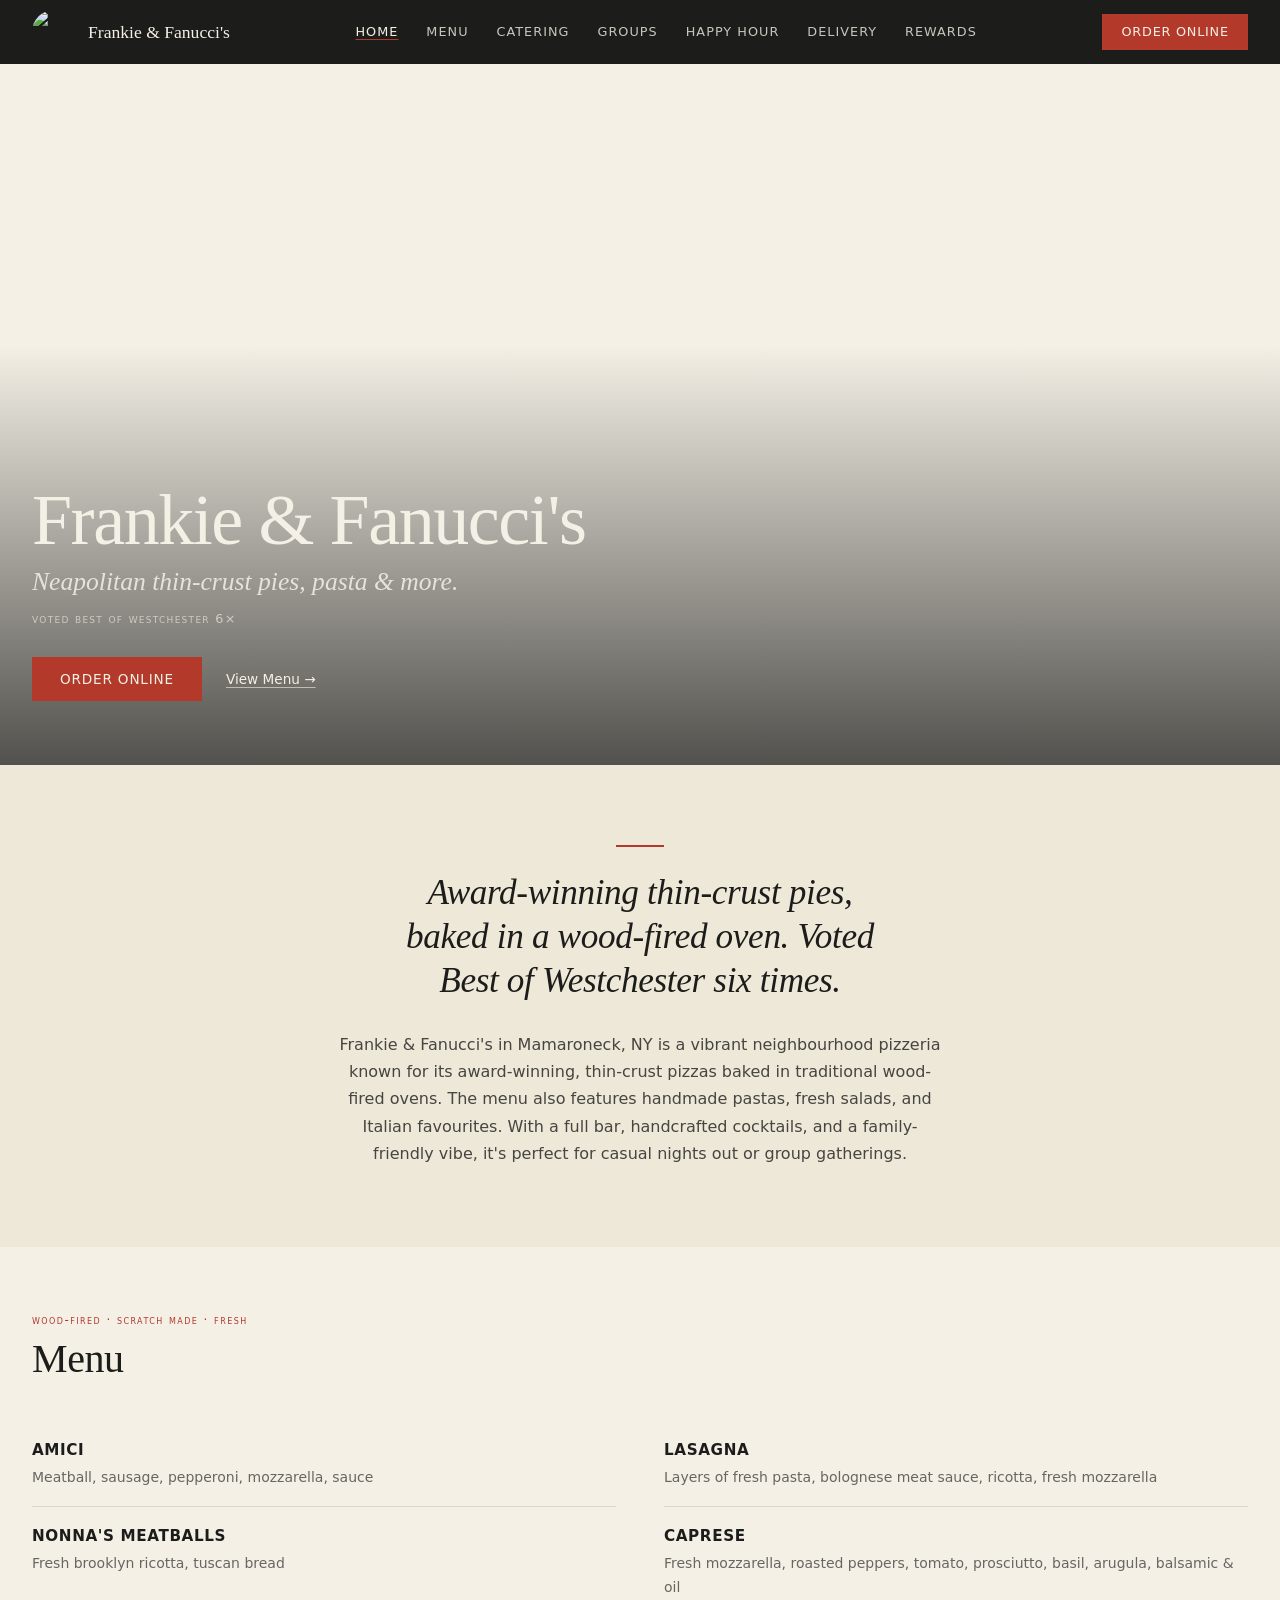
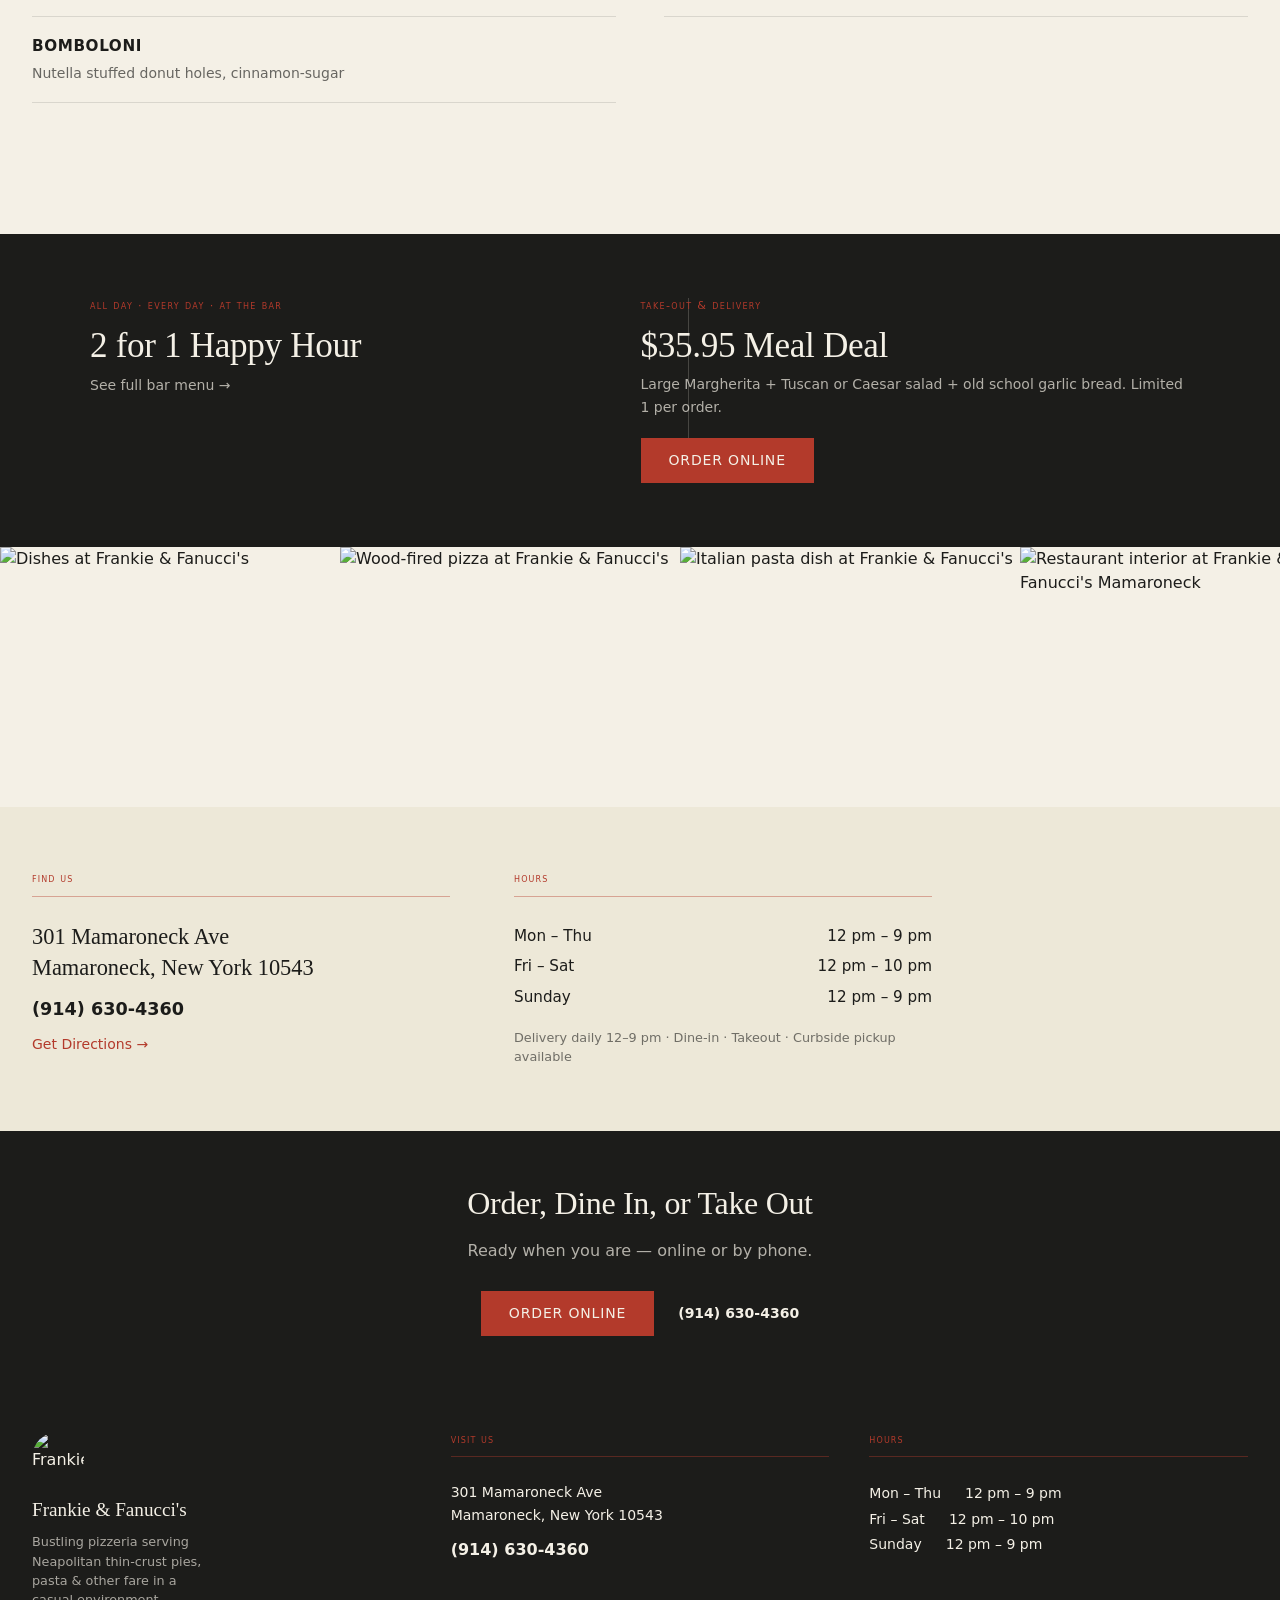
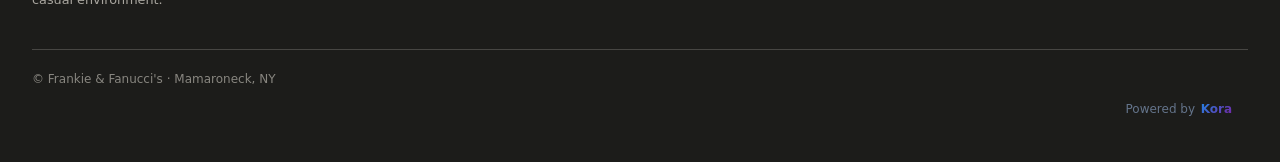
==== commit ebaa1cd2: "Agent V2 original website design" ====
--- a/index.html
+++ b/index.html
@@ -1,3986 +1,1025 @@
 <!DOCTYPE html>
+
 <html lang="en">
-
 <head>
-  <meta charset="UTF-8">
-  <meta name="viewport" content="width=device-width, initial-scale=1.0">
-  <title>F&F's — Wood-Fired Pizza & Italian Kitchen</title>
-  <meta name="description"
-    content="Wood-fired pizza, pasta, and Italian favorites in Mamaroneck, NY. Six-time Best of Westchester. Dine in, order online, catering, happy hour. 301 Mamaroneck Ave. (914) 630-4360.">
-  <link rel="canonical" href="https://www.fandfpizza.com/">
-  <meta property="og:type" content="website">
-  <meta property="og:url" content="https://www.fandfpizza.com/">
-  <meta property="og:title" content="F&F's — Wood-Fired Pizza & Italian Kitchen">
-  <meta property="og:description"
-    content="Wood-fired pizza, pasta, and Italian favorites in Mamaroneck, NY. Six-time Best of Westchester. Dine in, order online, catering, happy hour. 301 Mamaroneck Ave. (914) 630-4360.">
-  <meta property="og:image"
-    content="https://deveusblob.blob.core.windows.net/kora-business-images/user-media/6b2b62af-58a9-483f-8461-c3c86b05fd49/7554ddb9-6882-4421-8f54-692dccdb1927/ChatGPT%20Image%20Mar%2030%2C%202026%2C%2004_46_38%20PM.png">
-  <meta property="og:image:alt" content="Wood-fired Italian food at F&amp;F's">
-  <meta property="og:locale" content="en_US">
-  <meta property="og:site_name" content="F&amp;F's">
-  <meta name="twitter:card" content="summary_large_image">
-  <meta name="twitter:url" content="https://www.fandfpizza.com/">
-  <meta name="twitter:title" content="F&F's — Wood-Fired Pizza & Italian Kitchen">
-  <meta name="twitter:description"
-    content="Wood-fired pizza, pasta, and Italian favorites in Mamaroneck, NY. Six-time Best of Westchester. Dine in, order online, catering, happy hour. 301 Mamaroneck Ave. (914) 630-4360.">
-  <meta name="twitter:image"
-    content="https://deveusblob.blob.core.windows.net/kora-business-images/user-media/6b2b62af-58a9-483f-8461-c3c86b05fd49/7554ddb9-6882-4421-8f54-692dccdb1927/ChatGPT%20Image%20Mar%2030%2C%202026%2C%2004_46_38%20PM.png">
-  <link rel="preload" as="image"
-    href="https://deveusblob.blob.core.windows.net/kora-business-images/user-media/6b2b62af-58a9-483f-8461-c3c86b05fd49/7554ddb9-6882-4421-8f54-692dccdb1927/ChatGPT%20Image%20Mar%2030%2C%202026%2C%2004_46_38%20PM.png">
-  <script type="application/ld+json">
-{
+<meta charset="utf-8"/>
+<meta content="width=device-width, initial-scale=1.0" name="viewport"/>
+<title>Frankie &amp; Fanucci's – Wood-Fired Pizza &amp; Italian, Mamaroneck NY</title>
+<meta content="Frankie &amp; Fanucci's in Mamaroneck, NY — Neapolitan thin-crust pizza baked in a wood-fired oven, handmade pasta, cocktails. Voted Best of Westchester 6 times." name="description"/>
+<meta content="Frankie &amp; Fanucci's – Wood-Fired Pizza &amp; Italian, Mamaroneck NY" property="og:title"/>
+<meta content="Neapolitan thin-crust pies, handmade pasta, cocktails and more. Voted Best of Westchester 6×. Dine in, takeout or delivery in Mamaroneck, NY." property="og:description"/>
+<meta content="website" property="og:type"/>
+<meta content="https://deveusblob.blob.core.windows.net/kora-business-images/user-media/6b2b62af-58a9-483f-8461-c3c86b05fd49/10ba98a4-a410-4015-99d9-701074e2e5bc/1788952875_6k0aaq.webp" property="og:image"/>
+<meta content="summary_large_image" name="twitter:card"/>
+
+<link as="image" href="https://deveusblob.blob.core.windows.net/kora-business-images/user-media/6b2b62af-58a9-483f-8461-c3c86b05fd49/10ba98a4-a410-4015-99d9-701074e2e5bc/1788952875_6k0aaq.webp" rel="preload"/>
+<link href="assets/styles.css" rel="stylesheet"/>
+<script>
+    window.KORA_SITE_CONFIG = {
+      apiBaseUrl: "https://kora-agent.quseappdev.com",
+      businessId: "6b2b62af-58a9-483f-8461-c3c86b05fd49",
+      recaptchaSiteKey: "6LfRt44sAAAAACVTvFvGjoufmEcZqZk_pT4T_5Xd"
+    };
+    window.KORA_CONFIG = Object.assign(window.KORA_CONFIG || {}, window.KORA_SITE_CONFIG);
+  </script>
+<script type="application/ld+json">{
   "@context": "https://schema.org",
   "@type": "Restaurant",
-  "name": "F&F's",
-  "description": "Wood-fired pizza, handmade pasta, and Italian favorites in Mamaroneck. Six-time Best of Westchester award winner. Full bar, catering, and group dining.",
-  "image": "https://images.squarespace-cdn.com/content/v1/5b021e482714e5923e6df0ff/3e38ec41-716b-48c9-93e0-5dc3d1db98d8/FF+Circle+BlackBG.jpg",
-  "url": "https://www.fandfpizza.com/",
-  "telephone": "+19146304360",
-  "servesCuisine": "Italian",
-  "priceRange": "$$",
+  "name": "Frankie & Fanucci's",
+  "telephone": "(914) 630-4360",
   "address": {
     "@type": "PostalAddress",
-    "streetAddress": "301 Mamaroneck Avenue",
+    "streetAddress": "301 Mamaroneck Ave",
     "addressLocality": "Mamaroneck",
     "addressRegion": "NY",
     "postalCode": "10543",
     "addressCountry": "US"
   },
+  "servesCuisine": [
+    "Italian",
+    "Pizza",
+    "Neapolitan"
+  ],
+  "priceRange": "$$",
+  "image": "https://deveusblob.blob.core.windows.net/kora-business-images/user-media/6b2b62af-58a9-483f-8461-c3c86b05fd49/10ba98a4-a410-4015-99d9-701074e2e5bc/1788952875_6k0aaq.webp",
+  "description": "Bustling pizzeria serving Neapolitan thin-crust pies, pasta & other fare in a casual environment. Voted Best of Westchester 6 times.",
   "openingHoursSpecification": [
     {
       "@type": "OpeningHoursSpecification",
-      "dayOfWeek": ["Monday", "Tuesday", "Wednesday", "Thursday"],
+      "dayOfWeek": [
+        "Monday",
+        "Tuesday",
+        "Wednesday",
+        "Thursday",
+        "Sunday"
+      ],
       "opens": "12:00",
       "closes": "21:00"
     },
     {
       "@type": "OpeningHoursSpecification",
-      "dayOfWeek": ["Friday", "Saturday"],
+      "dayOfWeek": [
+        "Friday",
+        "Saturday"
+      ],
       "opens": "12:00",
       "closes": "22:00"
-    },
-    {
-      "@type": "OpeningHoursSpecification",
-      "dayOfWeek": "Sunday",
-      "opens": "12:00",
-      "closes": "21:00"
     }
   ],
-  "sameAs": [
-    "https://www.instagram.com/fandfpizza",
-    "https://order.toasttab.com/online/fandfpizza"
-  ]
-}
-</script>
-  <link rel="preconnect" href="https://fonts.googleapis.com">
-  <link rel="preconnect" href="https://fonts.gstatic.com" crossorigin>
-  <style>
-    :root {
-      --cream: #faf7f2;
-      --warm-white: #f5f0e8;
-      --parchment: #ede5d4;
-      --gold: #d61f2c;
-      --gold-light: #ef4350;
-      --gold-dark: #a9121d;
-      --charcoal: #141414;
-      --brown: #5c3d2e;
-      --brick: #8b3a2a;
-      --sage: #6b7c6a;
-      --text-dark: #1e1a17;
-      --text-mid: #5a4a3a;
-      --text-light: #8a7a6a;
-      --border: rgba(196, 147, 63, 0.25);
-      --shadow: 0 8px 40px rgba(42, 36, 32, 0.12);
-      --shadow-lg: 0 20px 80px rgba(42, 36, 32, 0.18);
-      --font-sans: "freight-sans-pro", "Avenir Next", Avenir, "Helvetica Neue", Helvetica, Arial, sans-serif;
-      --font-display: "freight-big-pro", "Bodoni Moda", "Didot", "Times New Roman", serif;
-    }
-
-    *,
-    *::before,
-    *::after {
-      box-sizing: border-box;
-      margin: 0;
-      padding: 0;
-    }
-
-    html {
-      scroll-behavior: smooth;
-    }
-
-    body {
-      font-family: var(--font-sans);
-      background: var(--cream);
-      color: var(--text-dark);
-      overflow-x: hidden;
-    }
-
-    .hero-title,
-    .section-title,
-    .menu-panel-title,
-    .hero-awards-text,
-    .social-handle,
-    .newsletter-inner .section-title,
-    .package-name,
-    .package-price,
-    .stat-num,
-    .mobile-nav-link {
-      font-family: var(--font-display);
-    }
-
-    .nav-logo-text,
-    .footer-col-title,
-    .happy-badge {
-      font-family: var(--font-sans);
-    }
-
-    /* ── CURSOR ── */
-    body {
-      cursor: none;
-    }
-
-    .cursor {
-      position: fixed;
-      top: 0;
-      left: 0;
-      width: 10px;
-      height: 10px;
-      background: var(--gold);
-      border-radius: 50%;
-      pointer-events: none;
-      z-index: 99999;
-      transform: translate(-50%, -50%);
-      transition: width .2s, height .2s, background .2s;
-      mix-blend-mode: multiply;
-    }
-
-    .cursor-ring {
-      position: fixed;
-      top: 0;
-      left: 0;
-      width: 36px;
-      height: 36px;
-      border: 1.5px solid var(--gold);
-      border-radius: 50%;
-      pointer-events: none;
-      z-index: 99998;
-      transform: translate(-50%, -50%);
-      transition: transform .12s ease-out, width .3s, height .3s, opacity .3s;
-      opacity: 0.6;
-    }
-
-    .cursor.hover {
-      width: 20px;
-      height: 20px;
-    }
-
-    .cursor-ring.hover {
-      width: 60px;
-      height: 60px;
-      opacity: 0.3;
-    }
-
-    /* ── NAV ── */
-    nav {
-      position: fixed;
-      top: 0;
-      width: 100%;
-      z-index: 1000;
-      padding: 0 48px;
-      display: flex;
-      align-items: center;
-      justify-content: space-between;
-      height: 80px;
-      background:
-        linear-gradient(to bottom,
-          rgba(10, 7, 4, 0.78),
-          rgba(10, 7, 4, 0.72));
-      backdrop-filter: blur(26px) saturate(150%);
-      -webkit-backdrop-filter: blur(26px) saturate(150%);
-      box-shadow:
-        0 0 0 0.5px rgba(255, 255, 255, 0.16),
-        0 18px 45px rgba(0, 0, 0, 0.55);
-      border-bottom: 1px solid rgba(196, 147, 63, 0.45);
-      transition: background .4s, backdrop-filter .4s, box-shadow .4s, height .4s, border-color .4s;
-    }
-
-    nav.scrolled {
-      background:
-        linear-gradient(to bottom,
-          rgba(15, 10, 6, 0.9),
-          rgba(15, 10, 6, 0.86));
-      backdrop-filter: blur(30px) saturate(160%);
-      -webkit-backdrop-filter: blur(30px) saturate(160%);
-      box-shadow:
-        0 0 0 0.5px rgba(255, 255, 255, 0.18),
-        0 22px 55px rgba(0, 0, 0, 0.65);
-      border-bottom: 1px solid rgba(196, 147, 63, 0.55);
-      height: 68px;
-    }
-
-    .nav-logo {
-      display: flex;
-      align-items: center;
-      gap: 14px;
-      text-decoration: none;
-      opacity: 1;
-      transition: opacity .3s;
-    }
-
-    .nav-logo:hover {
-      opacity: 0.8;
-    }
-
-    .nav-logo img {
-      height: 52px;
-      width: 52px;
-      border-radius: 50%;
-      object-fit: cover;
-      box-shadow: 0 2px 12px rgba(42, 36, 32, 0.2);
-    }
-
-    .nav-logo-text {
-      font-family: 'Cinzel', serif;
-      font-size: 13px;
-      letter-spacing: 0.12em;
-      color: #fdf7ec;
-      font-weight: 600;
-      line-height: 1.4;
-    }
-
-    .nav-links {
-      display: flex;
-      align-items: center;
-      gap: 36px;
-      list-style: none;
-    }
-
-    .nav-links a {
-      font-family: 'DM Sans', sans-serif;
-      font-size: 12px;
-      letter-spacing: 0.14em;
-      text-transform: uppercase;
-      color: rgba(255, 255, 255, 0.78);
-      text-decoration: none;
-      font-weight: 500;
+  "hasMenu": "http://www.fandfpizza.com/menu",
+  "acceptsReservations": "False"
+}</script>
+<script type="application/ld+json">
+  {
+    "@context": "https://schema.org",
+    "@type": "FAQPage",
+    "mainEntity": [
+      {
+        "@type": "Question",
+        "name": "Where is Frankie & Fanucci's located?",
+        "acceptedAnswer": {
+          "@type": "Answer",
+          "text": "Frankie & Fanucci's is at 301 Mamaroneck Ave, Mamaroneck, New York 10543."
+        }
+      },
+      {
+        "@type": "Question",
+        "name": "What are the hours at Frankie & Fanucci's?",
+        "acceptedAnswer": {
+          "@type": "Answer",
+          "text": "Monday through Thursday and Sunday: 12 pm – 9 pm. Friday and Saturday: 12 pm – 10 pm."
+        }
+      },
+      {
+        "@type": "Question",
+        "name": "Does Frankie & Fanucci's deliver?",
+        "acceptedAnswer": {
+          "@type": "Answer",
+          "text": "Yes. Frankie & Fanucci's delivers daily from 12–9 pm to Mamaroneck, Larchmont, Harrison, Rye, Scarsdale and New Rochelle. There is a $2.95 delivery fee. Order online at order.toasttab.com/online/fandfpizza."
+        }
+      },
+      {
+        "@type": "Question",
+        "name": "How do I order online from Frankie & Fanucci's?",
+        "acceptedAnswer": {
+          "@type": "Answer",
+          "text": "Order online at https://order.toasttab.com/online/fandfpizza for pickup or delivery."
+        }
+      },
+      {
+        "@type": "Question",
+        "name": "Does Frankie & Fanucci's offer catering?",
+        "acceptedAnswer": {
+          "@type": "Answer",
+          "text": "Yes. Frankie & Fanucci's offers catering by the tray — pizza, pasta, salads, antipasti and desserts — for pickup or delivery. Call (914) 630-4360 or order online. 24 hours notice is requested."
+        }
+      },
+      {
+        "@type": "Question",
+        "name": "Does Frankie & Fanucci's have gluten-free options?",
+        "acceptedAnswer": {
+          "@type": "Answer",
+          "text": "Yes. Gluten-free pizza crust is available in personal size, and gluten-free pasta is available for any pasta dish."
+        }
+      },
+      {
+        "@type": "Question",
+        "name": "What is the F&F Fired-Up Rewards program?",
+        "acceptedAnswer": {
+          "@type": "Answer",
+          "text": "Earn 1 point for every $5 spent. 100 points gets you $10 off. Sign up and get $10 off your first order. Birthday week earns a $20 reward."
+        }
+      },
+      {
+        "@type": "Question",
+        "name": "Does Frankie & Fanucci's have happy hour?",
+        "acceptedAnswer": {
+          "@type": "Answer",
+          "text": "Yes — 2-for-1 drinks all day, every day at the bar."
+        }
+      }
+    ]
+  }
+  </script>
+<style>
+    /* ── HERO ── */
+    #hero {
       position: relative;
-      padding-bottom: 2px;
-      transition: color .25s;
-    }
-
-    .nav-links a::after {
-      content: '';
-      position: absolute;
-      bottom: -2px;
-      left: 0;
-      width: 0;
-      height: 1px;
-      background: var(--gold);
-      transition: width .3s;
-    }
-
-    .nav-links a:hover {
-      color: var(--gold-light);
-    }
-
-    .nav-links a:hover::after {
-      width: 100%;
-    }
-
-    .nav-order-btn {
-      background: var(--charcoal);
-      color: var(--gold-light) !important;
-      padding: 10px 24px !important;
-      border-radius: 2px;
-      font-weight: 500 !important;
-      letter-spacing: 0.16em !important;
-      transition: background .25s, color .25s !important;
-    }
-
-    .nav-order-btn:hover {
-      background: var(--gold) !important;
-      color: var(--charcoal) !important;
-    }
-
-    .nav-order-btn::after {
-      display: none !important;
-    }
-
-    .nav-hamburger {
-      display: none;
-      flex-direction: column;
-      gap: 5px;
-      cursor: none;
-      border: none;
-      background: none;
-      padding: 4px;
-    }
-
-    .nav-hamburger span {
-      display: block;
-      width: 24px;
-      height: 1.5px;
-      background: var(--charcoal);
-      transition: .3s;
-    }
-
-    /* ── HERO ── */
-    .hero {
-      min-height: 100vh;
-      position: relative;
-      display: flex;
-      align-items: center;
+      min-height: 85vh;
       overflow: hidden;
-    }
-
-    .hero-slideshow {
-      position: absolute;
-      inset: 0;
-      z-index: 0;
-    }
-
-    .hero-slide {
-      position: absolute;
-      inset: 0;
-      background-size: cover;
-      background-position: center;
-      opacity: 0;
-      transition: opacity 1.4s ease;
-    }
-
-    .hero-slide.active {
-      opacity: 1;
-    }
-
-    .hero-slide::after {
-      content: '';
-      position: absolute;
-      inset: 0;
-      background: linear-gradient(135deg,
-          rgba(26, 20, 16, 0.7) 0%,
-          rgba(26, 20, 16, 0.4) 50%,
-          rgba(26, 20, 16, 0.25) 100%);
-    }
-
-    .hero-content {
-      position: relative;
-      z-index: 1;
-      padding: 0 80px;
-      max-width: 800px;
-    }
-
-    .hero-eyebrow {
-      font-family: 'DM Sans', sans-serif;
-      font-size: 11px;
-      letter-spacing: 0.28em;
-      text-transform: uppercase;
-      color: var(--gold-light);
-      font-weight: 400;
-      margin-bottom: 24px;
-      opacity: 0;
-      transform: translateY(20px);
-      animation: fadeUp .8s .3s forwards;
-    }
-
-    .hero-title {
-      font-family: var(--font-display);
-      font-size: clamp(52px, 7vw, 96px);
-      font-weight: 300;
-      line-height: 1.02;
-      color: #fff;
-      letter-spacing: -0.01em;
-      margin-bottom: 28px;
-      opacity: 0;
-      transform: translateY(30px);
-      animation: fadeUp .9s .5s forwards;
-    }
-
-    .hero-title em {
-      font-style: italic;
-      color: var(--gold-light);
-    }
-
-    .hero-desc {
-      font-size: 16px;
-      color: rgba(255, 255, 255, 0.8);
-      line-height: 1.75;
-      max-width: 480px;
-      margin-bottom: 48px;
-      font-weight: 300;
-      opacity: 0;
-      transform: translateY(20px);
-      animation: fadeUp .8s .7s forwards;
-    }
-
-    .hero-actions {
-      display: flex;
-      gap: 16px;
-      align-items: center;
-      opacity: 0;
-      transform: translateY(20px);
-      animation: fadeUp .8s .9s forwards;
-    }
-
-    .btn-primary {
-      background: var(--gold);
-      color: var(--charcoal);
-      padding: 16px 36px;
-      font-family: 'DM Sans', sans-serif;
-      font-size: 11px;
-      letter-spacing: 0.2em;
-      text-transform: uppercase;
-      font-weight: 500;
-      text-decoration: none;
-      border-radius: 2px;
-      transition: background .25s, transform .2s, box-shadow .25s;
-      display: inline-block;
-    }
-
-    .btn-primary:hover {
-      background: var(--gold-light);
-      transform: translateY(-2px);
-      box-shadow: 0 8px 30px rgba(196, 147, 63, 0.4);
-    }
-
-    .btn-ghost {
-      color: rgba(255, 255, 255, 0.9);
-      font-family: 'DM Sans', sans-serif;
-      font-size: 11px;
-      letter-spacing: 0.2em;
-      text-transform: uppercase;
-      font-weight: 500;
-      text-decoration: none;
-      display: flex;
-      align-items: center;
-      gap: 10px;
-      padding: 16px 0;
-      border-bottom: 1px solid rgba(255, 255, 255, 0.3);
-      transition: color .25s, border-color .25s;
-    }
-
-    .btn-ghost:hover {
-      color: var(--gold-light);
-      border-color: var(--gold-light);
-    }
-
-    .hero-awards {
-      position: absolute;
-      bottom: 60px;
-      right: 80px;
-      z-index: 1;
-      background: rgba(250, 247, 242, 0.12);
-      backdrop-filter: blur(12px);
-      border: 1px solid rgba(196, 147, 63, 0.3);
-      padding: 20px 28px;
-      border-radius: 2px;
-      opacity: 0;
-      animation: fadeIn 1s 1.2s forwards;
-    }
-
-    .hero-awards-label {
-      font-family: 'DM Sans', sans-serif;
-      font-size: 9px;
-      letter-spacing: 0.2em;
-      text-transform: uppercase;
-      color: var(--gold-light);
-      margin-bottom: 6px;
-    }
-
-    .hero-awards-text {
-      font-family: var(--font-display);
-      font-size: 22px;
-      color: #fff;
-      font-weight: 500;
-      line-height: 1.2;
-    }
-
-    .hero-awards-sub {
-      font-size: 11px;
-      color: rgba(255, 255, 255, 0.6);
-      letter-spacing: 0.08em;
-      margin-top: 4px;
-    }
-
-    .hero-scroll-hint {
-      position: absolute;
-      bottom: 36px;
-      left: 50%;
-      transform: translateX(-50%);
-      z-index: 1;
-      display: flex;
-      flex-direction: column;
-      align-items: center;
-      gap: 8px;
-      opacity: 0;
-      animation: fadeIn 1s 1.5s forwards;
-    }
-
-    .hero-scroll-hint span {
-      font-size: 9px;
-      letter-spacing: 0.25em;
-      text-transform: uppercase;
-      color: rgba(255, 255, 255, 0.5);
-    }
-
-    .scroll-line {
-      width: 1px;
-      height: 48px;
-      background: linear-gradient(var(--gold-light), transparent);
-      animation: scrollLine 1.8s ease infinite;
-    }
-
-    @keyframes scrollLine {
-
-      0%,
-      100% {
-        transform: scaleY(1);
-        opacity: 1
-      }
-
-      50% {
-        transform: scaleY(0.5);
-        opacity: 0.4
-      }
-    }
-
-    /* ── SECTION BASICS ── */
-    section {
-      position: relative;
-    }
-
-    .section-inner {
-      max-width: 1240px;
-      margin: 0 auto;
-      padding: 0 48px;
-    }
-
-    .divider {
-      display: flex;
-      align-items: center;
-      gap: 20px;
-      margin-bottom: 16px;
-    }
-
-    .divider-line {
-      flex: 1;
-      height: 1px;
-      background: var(--border);
-    }
-
-    .divider-icon {
-      color: var(--gold);
-      font-size: 14px;
-    }
-
-    .eyebrow {
-      font-family: 'DM Sans', sans-serif;
-      font-size: 10px;
-      letter-spacing: 0.28em;
-      text-transform: uppercase;
-      color: var(--gold-dark);
-      font-weight: 500;
-    }
-
-    .section-title {
-      font-family: var(--font-display);
-      font-size: clamp(38px, 4.5vw, 64px);
-      font-weight: 300;
-      color: var(--charcoal);
-      line-height: 1.08;
-      letter-spacing: -0.01em;
-    }
-
-    .section-title em {
-      font-style: italic;
-      color: var(--gold-dark);
-    }
-
-    /* ── ABOUT STRIP ── */
-    .about-strip {
-      background: var(--charcoal);
-      padding: 80px 0;
-      overflow: hidden;
-    }
-
-    .about-strip .section-inner {
-      display: grid;
-      grid-template-columns: 1fr 1fr;
-      gap: 80px;
-      align-items: center;
-    }
-
-    .about-text .eyebrow {
-      color: var(--gold-light);
-    }
-
-    .about-text .section-title {
-      color: #fff;
-      margin: 16px 0 28px;
-    }
-
-    .about-text p {
-      color: rgba(255, 255, 255, 0.7);
-      font-size: 16px;
-      line-height: 1.85;
-      font-weight: 300;
-      margin-bottom: 16px;
-    }
-
-    .about-stats {
-      display: flex;
-      gap: 48px;
-      margin-top: 40px;
-      padding-top: 40px;
-      border-top: 1px solid rgba(196, 147, 63, 0.2);
-    }
-
-    .stat-num {
-      font-family: var(--font-display);
-      font-size: 48px;
-      font-weight: 300;
-      color: var(--gold-light);
-      line-height: 1;
-    }
-
-    .stat-label {
-      font-size: 11px;
-      letter-spacing: 0.1em;
-      text-transform: uppercase;
-      color: rgba(255, 255, 255, 0.45);
-      margin-top: 4px;
-    }
-
-    .about-image-grid {
-      display: grid;
-      grid-template-columns: 1fr 1fr;
-      gap: 12px;
-    }
-
-    .about-img-wrap {
-      border-radius: 2px;
-      overflow: hidden;
-      position: relative;
-    }
-
-    .about-img-wrap:first-child {
-      grid-row: span 2;
-    }
-
-    .about-img-wrap img {
-      width: 100%;
-      height: 100%;
-      object-fit: cover;
-      transition: transform .8s ease;
-      display: block;
-    }
-
-    .about-img-wrap:first-child {
-      height: 360px;
-    }
-
-    .about-img-wrap:not(:first-child) {
-      height: 174px;
-    }
-
-    .about-img-wrap:hover img {
-      transform: scale(1.05);
-    }
-
-    /* ── FOOD CAROUSEL ── */
-    .food-carousel-section {
-      padding: 120px 0;
-      background: var(--warm-white);
-    }
-
-    .food-carousel-header {
-      text-align: center;
-      margin-bottom: 64px;
-    }
-
-    .food-carousel-header .section-title {
-      margin: 12px 0 20px;
-    }
-
-    .food-carousel-header p {
-      color: var(--text-light);
-      font-size: 16px;
-      max-width: 520px;
-      margin: 0 auto;
-      line-height: 1.75;
-      font-weight: 300;
-    }
-
-    .carousel-track-wrapper {
-      overflow: hidden;
-      position: relative;
-    }
-
-    .carousel-track-wrapper::before,
-    .carousel-track-wrapper::after {
-      content: '';
-      position: absolute;
-      top: 0;
-      bottom: 0;
-      width: 120px;
-      z-index: 2;
-      pointer-events: none;
-    }
-
-    .carousel-track-wrapper::before {
-      left: 0;
-      background: linear-gradient(to right, var(--warm-white), transparent);
-    }
-
-    .carousel-track-wrapper::after {
-      right: 0;
-      background: linear-gradient(to left, var(--warm-white), transparent);
-    }
-
-    .carousel-track {
-      display: flex;
-      gap: 20px;
-      animation: infiniteScroll 40s linear infinite;
-      width: max-content;
-    }
-
-    .carousel-track:hover {
-      animation-play-state: paused;
-    }
-
-    @keyframes infiniteScroll {
-      from {
-        transform: translateX(0)
-      }
-
-      to {
-        transform: translateX(-50%)
-      }
-    }
-
-    .food-card {
-      flex: 0 0 280px;
-      height: 360px;
-      border-radius: 4px;
-      overflow: hidden;
-      position: relative;
-      box-shadow: var(--shadow);
-    }
-
-    .food-card img {
-      width: 100%;
-      height: 100%;
-      object-fit: cover;
-      transition: transform .6s ease;
-    }
-
-    .food-card:hover img {
-      transform: scale(1.08);
-    }
-
-    .food-card-label {
-      position: absolute;
-      bottom: 0;
-      left: 0;
-      right: 0;
-      padding: 60px 20px 20px;
-      background: linear-gradient(transparent, rgba(26, 20, 16, 0.85));
-      color: #fff;
-      font-family: var(--font-display);
-      font-size: 20px;
-      font-weight: 400;
-      opacity: 0;
-      transform: translateY(8px);
-      transition: opacity .4s, transform .4s;
-    }
-
-    .food-card:hover .food-card-label {
-      opacity: 1;
-      transform: translateY(0);
-    }
-
-    /* ── MENU SECTION ── */
-    .menu-section {
-      padding: 120px 0;
-      background: var(--cream);
-    }
-
-    .menu-layout {
-      display: grid;
-      grid-template-columns: 380px 1fr;
-      gap: 80px;
-      align-items: start;
-      margin-top: 64px;
-    }
-
-    .menu-sticky {
-      position: sticky;
-      top: 100px;
-    }
-
-    .menu-sticky .section-title {
-      margin: 12px 0 24px;
-    }
-
-    .menu-sticky p {
-      color: var(--text-light);
-      font-size: 15px;
-      line-height: 1.8;
-      margin-bottom: 36px;
-    }
-
-    .menu-tabs {
-      display: flex;
-      flex-direction: column;
-      gap: 2px;
-    }
-
-    .menu-tab {
-      padding: 14px 20px;
-      border-radius: 2px;
-      cursor: none;
-      font-size: 13px;
-      letter-spacing: 0.06em;
-      font-weight: 400;
-      color: var(--text-mid);
-      border: 1px solid transparent;
-      transition: all .25s;
-      background: transparent;
-      display: flex;
-      justify-content: space-between;
-      align-items: center;
-    }
-
-    .menu-tab:hover {
-      background: var(--parchment);
-      color: var(--charcoal);
-    }
-
-    .menu-tab.active {
-      background: var(--charcoal);
-      color: var(--gold-light);
-      border-color: transparent;
-    }
-
-    .menu-tab .tab-arrow {
-      opacity: 0;
-      transition: opacity .2s;
-      font-size: 16px;
-    }
-
-    .menu-tab.active .tab-arrow,
-    .menu-tab:hover .tab-arrow {
-      opacity: 1;
-    }
-
-    .menu-cta {
-      margin-top: 36px;
-      padding: 28px;
-      background: var(--parchment);
-      border-radius: 2px;
-      border: 1px solid var(--border);
-    }
-
-    .menu-cta p {
-      font-size: 14px;
-      color: var(--text-mid);
-      margin-bottom: 16px;
-      line-height: 1.6;
-    }
-
-    .btn-outlined {
-      display: inline-block;
-      padding: 12px 28px;
-      border: 1.5px solid var(--charcoal);
-      color: var(--charcoal);
-      font-size: 10px;
-      letter-spacing: 0.2em;
-      text-transform: uppercase;
-      text-decoration: none;
-      font-weight: 500;
-      border-radius: 2px;
-      transition: background .25s, color .25s;
-    }
-
-    .btn-outlined:hover {
-      background: var(--charcoal);
-      color: var(--gold-light);
-    }
-
-    .menu-panels {
-      position: relative;
-    }
-
-    .menu-panel {
-      display: none;
-    }
-
-    .menu-panel.active {
-      display: block;
-      animation: fadeUp .4s ease;
-    }
-
-    .menu-panel-title {
-      font-family: var(--font-display);
-      font-size: 32px;
-      font-weight: 400;
-      color: var(--charcoal);
-      margin-bottom: 8px;
-      font-style: italic;
-    }
-
-    .menu-panel-sub {
-      font-size: 12px;
-      letter-spacing: 0.1em;
-      color: var(--gold-dark);
-      text-transform: uppercase;
-      margin-bottom: 36px;
-    }
-
-    .menu-panel-img {
-      width: 100%;
-      height: 260px;
-      object-fit: cover;
-      border-radius: 2px;
-      margin-bottom: 36px;
-    }
-
-    .menu-items {
-      list-style: none;
-    }
-
-    .menu-item {
-      display: flex;
-      justify-content: space-between;
-      align-items: baseline;
-      padding: 18px 0;
-      border-bottom: 1px solid var(--border);
-      gap: 20px;
-    }
-
-    .menu-item:last-child {
-      border-bottom: none;
-    }
-
-    .item-name {
-      font-weight: 500;
-      font-size: 14px;
-      color: var(--charcoal);
-      letter-spacing: 0.02em;
-      text-transform: uppercase;
-    }
-
-    .item-desc {
-      font-size: 13px;
-      color: var(--text-light);
-      margin-top: 4px;
-      font-weight: 300;
-      line-height: 1.6;
-    }
-
-    .item-price {
-      font-family: var(--font-display);
-      font-size: 18px;
-      color: var(--gold-dark);
-      white-space: nowrap;
-    }
-
-    /* ── SERVICES GRID ── */
-    .services-section {
-      padding: 120px 0;
-      background: var(--parchment);
-    }
-
-    .services-section .section-inner>.eyebrow {
-      text-align: center;
-    }
-
-    .services-section .section-title {
-      text-align: center;
-      margin: 12px 0 64px;
-    }
-
-    .services-grid {
-      display: grid;
-      grid-template-columns: repeat(3, 1fr);
-      gap: 24px;
-    }
-
-    .service-card {
-      border-radius: 2px;
-      overflow: hidden;
-      position: relative;
-      min-height: 480px;
       display: flex;
       align-items: flex-end;
-      box-shadow: var(--shadow);
-    }
-
-    .service-card img {
+    }
+
+    .hero-img {
       position: absolute;
       inset: 0;
       width: 100%;
       height: 100%;
       object-fit: cover;
-      transition: transform .8s ease;
-    }
-
-    .service-card:hover img {
-      transform: scale(1.06);
-    }
-
-    .service-card-overlay {
+      object-position: center;
+    }
+
+    .hero-gradient {
       position: absolute;
       inset: 0;
-      background: linear-gradient(transparent 30%, rgba(26, 20, 16, 0.88) 100%);
-      transition: background .4s;
-    }
-
-    .service-card:hover .service-card-overlay {
-      background: linear-gradient(transparent 10%, rgba(26, 20, 16, 0.92) 100%);
-    }
-
-    .service-card-content {
+      background: linear-gradient(to bottom, transparent 0%, transparent 45%, rgba(28,28,26,0.75) 100%);
+      pointer-events: none;
+    }
+
+    .hero-content {
       position: relative;
-      z-index: 1;
-      padding: 36px;
-      width: 100%;
-    }
-
-    .service-tag {
-      font-size: 9px;
-      letter-spacing: 0.22em;
-      text-transform: uppercase;
-      color: var(--gold-light);
-      margin-bottom: 12px;
+      z-index: 2;
+      padding: 0 2rem 4rem;
+      max-width: 700px;
+    }
+
+    .hero-h1 {
+      font-family: "Freight Big Pro", Georgia, serif;
+      font-size: 4.5rem;
+      color: #f4f0e6;
+      line-height: 1.05;
+      margin: 0 0 0.5rem;
+      letter-spacing: -0.02em;
+    }
+
+    .hero-subtitle {
+      font-family: "Freight Big Pro", Georgia, serif;
+      font-style: italic;
+      font-size: 1.6rem;
+      color: rgba(244, 240, 230, 0.85);
+      margin: 0 0 0.75rem;
+      line-height: 1.2;
+    }
+
+    .hero-award {
+      font-family: "Inter", system-ui, sans-serif;
+      font-size: 0.8rem;
+      font-variant: small-caps;
+      letter-spacing: 0.1em;
+      color: rgba(244, 240, 230, 0.65);
       display: block;
-    }
-
-    .service-card-title {
-      font-family: var(--font-display);
-      font-size: 28px;
-      color: #fff;
-      font-weight: 400;
-      margin-bottom: 10px;
-      line-height: 1.2;
-    }
-
-    .service-card-desc {
-      font-size: 14px;
-      color: rgba(255, 255, 255, 0.7);
-      line-height: 1.65;
-      margin-bottom: 24px;
-      font-weight: 300;
-    }
-
-    .service-link {
-      display: inline-flex;
+      margin-bottom: 1.75rem;
+      text-transform: lowercase;
+    }
+
+    .hero-actions {
+      display: flex;
       align-items: center;
-      gap: 8px;
-      color: var(--gold-light);
-      font-size: 11px;
-      letter-spacing: 0.15em;
-      text-transform: uppercase;
-      text-decoration: none;
-      font-weight: 500;
-      border-bottom: 1px solid rgba(196, 147, 63, 0.4);
-      padding-bottom: 4px;
-      transition: color .25s, border-color .25s;
-    }
-
-    .service-link:hover {
-      color: var(--gold);
-      border-color: var(--gold);
-    }
-
-    /* ── HAPPY HOUR ── */
-    .happy-section {
-      padding: 120px 0;
-      background: var(--charcoal);
-      position: relative;
-      overflow: hidden;
-    }
-
-    .happy-section::before {
-      content: '';
-      position: absolute;
-      inset: 0;
-      background: url('https://images.squarespace-cdn.com/content/v1/5b021e482714e5923e6df0ff/8d9ff1bb-3718-4647-a70d-eff315699c6b/Cocktails.jpg') center/cover;
-      opacity: 0.12;
-    }
-
-    .happy-inner {
-      position: relative;
-      z-index: 1;
-      display: grid;
-      grid-template-columns: 1fr 1fr;
-      gap: 80px;
-      align-items: center;
-    }
-
-    .happy-left .eyebrow {
-      color: var(--gold-light);
-    }
-
-    .happy-left .section-title {
-      color: #fff;
-      margin: 16px 0;
-    }
-
-    .happy-badge {
-      display: inline-flex;
-      align-items: center;
-      gap: 12px;
-      background: var(--gold);
-      color: var(--charcoal);
-      padding: 12px 24px;
-      border-radius: 2px;
-      margin: 24px 0 36px;
-      font-family: 'Cinzel', serif;
-      font-size: 13px;
-      letter-spacing: 0.06em;
-      font-weight: 600;
-    }
-
-    .happy-desc {
-      color: rgba(255, 255, 255, 0.7);
-      font-size: 16px;
-      line-height: 1.85;
-      margin-bottom: 36px;
-      font-weight: 300;
-    }
-
-    .cocktail-grid {
-      display: grid;
-      grid-template-columns: 1fr 1fr;
-      gap: 16px;
-    }
-
-    .cocktail-item {
-      padding: 20px;
-      background: rgba(255, 255, 255, 0.06);
-      border: 1px solid rgba(196, 147, 63, 0.15);
-      border-radius: 2px;
-      transition: background .3s, border-color .3s;
-    }
-
-    .cocktail-item:hover {
-      background: rgba(196, 147, 63, 0.1);
-      border-color: rgba(196, 147, 63, 0.3);
-    }
-
-    .cocktail-name {
-      font-size: 12px;
-      letter-spacing: 0.1em;
-      text-transform: uppercase;
-      color: var(--gold-light);
-      font-weight: 500;
-      margin-bottom: 4px;
-    }
-
-    .cocktail-desc {
-      font-size: 12px;
-      color: rgba(255, 255, 255, 0.5);
-      line-height: 1.5;
-    }
-
-    /* ── GROUPS ── */
-    .groups-section {
-      padding: 120px 0;
-      background: var(--warm-white);
-    }
-
-    .groups-layout {
-      display: grid;
-      grid-template-columns: 1fr 1fr;
-      gap: 64px;
-      align-items: center;
-      margin-top: 64px;
-    }
-
-    .groups-image {
-      border-radius: 2px;
-      overflow: hidden;
-      height: 560px;
-      position: relative;
-    }
-
-    .groups-image img {
-      width: 100%;
-      height: 100%;
-      object-fit: cover;
-      transition: transform .8s;
-    }
-
-    .groups-image:hover img {
-      transform: scale(1.04);
-    }
-
-    .groups-image-badge {
-      position: absolute;
-      bottom: 32px;
-      left: 32px;
-      background: var(--gold);
-      color: var(--charcoal);
-      padding: 16px 20px;
-      border-radius: 2px;
-      font-family: 'Cinzel', serif;
-      font-size: 13px;
-      letter-spacing: 0.06em;
-    }
-
-    .groups-content .section-title {
-      margin: 12px 0 24px;
-    }
-
-    .groups-content>p {
-      color: var(--text-light);
-      font-size: 15px;
-      line-height: 1.85;
-      margin-bottom: 40px;
-      font-weight: 300;
-    }
-
-    .packages {
+      gap: 1.5rem;
+      flex-wrap: wrap;
+    }
+
+    .hero-menu-link {
+      font-family: "Inter", system-ui, sans-serif;
+      font-size: 0.85rem;
+      color: #f4f0e6;
+      text-decoration: underline;
+      text-decoration-color: rgba(244, 240, 230, 0.6);
+      text-underline-offset: 3px;
+      transition: text-decoration-color 150ms ease;
+    }
+
+    .hero-menu-link:hover,
+    .hero-menu-link:focus {
+      text-decoration-color: #f4f0e6;
+      outline: none;
+    }
+
+    /* Mobile hero */
+    @media (max-width: 767px) {
+      #hero {
+        min-height: auto;
+        flex-direction: column;
+        align-items: stretch;
+      }
+
+      .hero-img-wrap {
+        position: relative;
+        width: 100%;
+        aspect-ratio: 16 / 9;
+        overflow: hidden;
+        flex-shrink: 0;
+      }
+
+      .hero-img {
+        position: absolute;
+        inset: 0;
+        width: 100%;
+        height: 100%;
+        object-fit: cover;
+      }
+
+      .hero-gradient {
+        display: none;
+      }
+
+      .hero-content {
+        position: static;
+        background-color: #f4f0e6;
+        padding: 2rem 1.5rem 2.5rem;
+        max-width: 100%;
+      }
+
+      .hero-h1 {
+        font-size: 2.5rem;
+        color: #1c1c1a;
+        letter-spacing: -0.01em;
+      }
+
+      .hero-subtitle {
+        font-size: 1.2rem;
+        color: rgba(28, 28, 26, 0.75);
+      }
+
+      .hero-award {
+        color: rgba(28, 28, 26, 0.55);
+      }
+    }
+
+    /* ── STORY ── */
+    #story {
+      background-color: #ede8d8;
+      padding: 5rem 2rem;
+      text-align: center;
+    }
+
+    .story-inner {
       display: flex;
       flex-direction: column;
-      gap: 16px;
-    }
-
-    .package {
-      padding: 24px;
-      border: 1px solid var(--border);
-      border-radius: 2px;
-      transition: border-color .3s, box-shadow .3s;
-      background: #fff;
-    }
-
-    .package:hover {
-      border-color: var(--gold);
-      box-shadow: 0 4px 20px rgba(196, 147, 63, 0.12);
-    }
-
-    .package-header {
+      align-items: center;
+    }
+
+    .story-quote {
+      font-family: "Freight Big Pro", Georgia, serif;
+      font-style: italic;
+      font-size: 2.2rem;
+      color: #1c1c1a;
+      max-width: 28ch;
+      line-height: 1.25;
+      margin: 0 0 1.75rem;
+      letter-spacing: -0.01em;
+    }
+
+    .story-body {
+      font-family: "Inter", system-ui, sans-serif;
+      font-size: 1rem;
+      color: rgba(28, 28, 26, 0.8);
+      max-width: 60ch;
+      line-height: 1.7;
+      margin: 0;
+    }
+
+    @media (max-width: 767px) {
+      .story-quote {
+        font-size: 1.5rem;
+        max-width: 100%;
+      }
+    }
+
+    /* ── OFFERINGS ── */
+    #offerings {
+      background-color: #f4f0e6;
+      padding: 4rem 2rem;
+    }
+
+    .offerings-header {
+      margin-bottom: 2.5rem;
+    }
+
+    .offerings-h2 {
+      font-family: "Freight Big Pro", Georgia, serif;
+      font-size: 2.5rem;
+      color: #1c1c1a;
+      margin: 0;
+      line-height: 1.1;
+      letter-spacing: -0.01em;
+    }
+
+    .menu-list {
+      display: grid;
+      grid-template-columns: 1fr;
+      gap: 0;
+      margin-bottom: 2.5rem;
+    }
+
+    @media (min-width: 768px) {
+      .menu-list {
+        grid-template-columns: 1fr 1fr;
+        column-gap: 3rem;
+      }
+    }
+
+    .menu-item {
+      padding: 1.1rem 0;
+      border-bottom: 1px solid rgba(28, 28, 26, 0.12);
+    }
+
+    .menu-item-name {
+      font-family: "Inter", system-ui, sans-serif;
+      font-size: 0.95rem;
+      font-weight: 600;
+      text-transform: uppercase;
+      color: #1c1c1a;
+      letter-spacing: 0.04em;
+      display: block;
+      margin-bottom: 0.2rem;
+    }
+
+    .menu-item-desc {
+      font-family: "Inter", system-ui, sans-serif;
+      font-size: 0.875rem;
+      color: rgba(28, 28, 26, 0.65);
+      line-height: 1.5;
+    }
+
+    .menu-see-all {
+      display: block;
+      text-align: center;
+      font-family: "Freight Big Pro", Georgia, serif;
+      font-style: italic;
+      font-size: 1.1rem;
+      color: #b33a2b;
+      text-decoration: none;
+      transition: opacity 150ms ease;
+    }
+
+    .menu-see-all:hover,
+    .menu-see-all:focus {
+      opacity: 0.75;
+      outline: none;
+    }
+
+    /* ── OFFERS ── */
+    #offers {
+      background-color: #1c1c1a;
+      padding: 4rem 2rem;
+    }
+
+    .offers-grid {
+      display: grid;
+      grid-template-columns: 1fr;
+      gap: 3rem;
+      max-width: 1100px;
+      margin: 0 auto;
+    }
+
+    @media (min-width: 768px) {
+      .offers-grid {
+        grid-template-columns: 1fr 1px 1fr;
+        gap: 0;
+        align-items: start;
+      }
+    }
+
+    .offers-divider {
+      display: none;
+    }
+
+    @media (min-width: 768px) {
+      .offers-divider {
+        display: block;
+        width: 1px;
+        background-color: rgba(244, 240, 230, 0.2);
+        align-self: stretch;
+        margin: 0 3rem;
+      }
+    }
+
+    .offer-panel {
+      padding: 0;
+    }
+
+    @media (min-width: 768px) {
+      .offer-panel:first-child {
+        padding-right: 0;
+      }
+      .offer-panel:last-child {
+        padding-left: 0;
+      }
+    }
+
+    .offer-heading {
+      font-family: "Freight Big Pro", Georgia, serif;
+      font-size: 2.2rem;
+      color: #f4f0e6;
+      margin: 0 0 0.5rem;
+      line-height: 1.1;
+      letter-spacing: -0.01em;
+    }
+
+    .offer-subline {
+      font-family: "Inter", system-ui, sans-serif;
+      font-size: 0.875rem;
+      color: rgba(244, 240, 230, 0.7);
+      line-height: 1.6;
+      margin-bottom: 1.25rem;
+    }
+
+    .offer-link {
+      font-family: "Inter", system-ui, sans-serif;
+      font-size: 0.875rem;
+      color: rgba(244, 240, 230, 0.7);
+      text-decoration: none;
+      transition: color 150ms ease;
+    }
+
+    .offer-link:hover,
+    .offer-link:focus {
+      color: #f4f0e6;
+      outline: none;
+    }
+
+    /* ── GALLERY ── */
+    #gallery {
+      background-color: #f4f0e6;
+      overflow: hidden;
+    }
+
+    .gallery-strip {
+      display: flex;
+      overflow-x: auto;
+      -webkit-overflow-scrolling: touch;
+      scrollbar-width: none;
+    }
+
+    .gallery-strip::-webkit-scrollbar {
+      display: none;
+    }
+
+    .gallery-strip img {
+      width: 340px;
+      height: 260px;
+      object-fit: cover;
+      flex-shrink: 0;
+      display: block;
+    }
+
+    /* ── HOURS / LOCATION ── */
+    #hours_location {
+      background-color: #ede8d8;
+      padding: 4rem 2rem;
+    }
+
+    .hours-grid {
+      display: grid;
+      grid-template-columns: 1fr;
+      gap: 3rem;
+      max-width: 900px;
+    }
+
+    @media (min-width: 768px) {
+      .hours-grid {
+        grid-template-columns: 1fr 1fr;
+        gap: 4rem;
+      }
+    }
+
+    .location-address {
+      font-family: "Freight Big Pro", Georgia, serif;
+      font-size: 1.4rem;
+      color: #1c1c1a;
+      line-height: 1.4;
+      font-style: normal;
+      margin: 0 0 0.75rem;
+    }
+
+    .location-phone {
+      font-family: "Inter", system-ui, sans-serif;
+      font-size: 1.1rem;
+      font-weight: 600;
+      color: #1c1c1a;
+      text-decoration: none;
+      display: block;
+      margin-bottom: 0.6rem;
+    }
+
+    .location-directions {
+      font-family: "Inter", system-ui, sans-serif;
+      font-size: 0.875rem;
+      color: #b33a2b;
+      text-decoration: none;
+      transition: opacity 150ms ease;
+    }
+
+    .location-directions:hover,
+    .location-directions:focus {
+      opacity: 0.7;
+      outline: none;
+    }
+
+    .hours-row {
       display: flex;
       justify-content: space-between;
-      align-items: baseline;
-      margin-bottom: 8px;
-    }
-
-    .package-name {
-      font-family: var(--font-display);
-      font-size: 20px;
-      font-weight: 500;
-      color: var(--charcoal);
-    }
-
-    .package-price {
-      font-family: var(--font-display);
-      font-size: 22px;
-      color: var(--gold-dark);
-    }
-
-    .package-desc {
-      font-size: 13px;
-      color: var(--text-light);
-      line-height: 1.65;
-    }
-
-    .groups-cta {
-      display: flex;
-      gap: 16px;
-      margin-top: 36px;
-      flex-wrap: wrap;
-    }
-
-    .btn-dark {
-      display: inline-block;
-      background: var(--charcoal);
-      color: var(--gold-light);
-      padding: 14px 32px;
-      font-size: 11px;
-      letter-spacing: 0.18em;
-      text-transform: uppercase;
-      text-decoration: none;
-      font-weight: 500;
-      border-radius: 2px;
-      transition: background .25s;
-    }
-
-    .btn-dark:hover {
-      background: var(--gold-dark);
-    }
-
-    /* ── LOCATION ── */
-    .location-section {
-      padding: 120px 0;
-      background: var(--cream);
-    }
-
-    .location-layout {
-      display: grid;
-      grid-template-columns: 1fr 1fr;
-      gap: 80px;
-      align-items: center;
-      margin-top: 64px;
-    }
-
-    .location-map {
-      border-radius: 2px;
-      overflow: hidden;
-      height: 400px;
-      box-shadow: var(--shadow-lg);
-    }
-
-    .location-map a {
-      display: block;
-      height: 100%;
-    }
-
-    .location-map img {
-      width: 100%;
-      height: 100%;
-      object-fit: cover;
-      transition: opacity .3s;
-    }
-
-    .location-map:hover img {
-      opacity: 0.85;
-    }
-
-    .location-info .section-title {
-      margin: 12px 0 36px;
-    }
-
-    .location-details {
-      display: flex;
-      flex-direction: column;
-      gap: 28px;
-    }
-
-    .detail-row {
-      display: flex;
-      gap: 20px;
-      align-items: flex-start;
-    }
-
-    .detail-icon {
-      width: 44px;
-      height: 44px;
-      background: var(--parchment);
-      border-radius: 50%;
+      font-family: "Inter", system-ui, sans-serif;
+      font-size: 0.95rem;
+      color: #1c1c1a;
+      line-height: 2;
+    }
+
+    .hours-note {
+      font-family: "Inter", system-ui, sans-serif;
+      font-size: 0.8rem;
+      color: rgba(28, 28, 26, 0.6);
+      margin-top: 1rem;
+    }
+
+    /* ── CONTACT ── */
+    #contact {
+      background-color: #1c1c1a;
+      padding: 3rem 2rem;
+      text-align: center;
+    }
+
+    .contact-heading {
+      font-family: "Freight Big Pro", Georgia, serif;
+      font-size: 2rem;
+      color: #f4f0e6;
+      margin: 0 0 0.75rem;
+      letter-spacing: -0.01em;
+    }
+
+    .contact-sub {
+      font-family: "Inter", system-ui, sans-serif;
+      font-size: 1rem;
+      color: rgba(244, 240, 230, 0.7);
+      margin: 0 0 1.75rem;
+    }
+
+    .contact-actions {
       display: flex;
       align-items: center;
       justify-content: center;
-      flex-shrink: 0;
-      font-size: 18px;
-      border: 1px solid var(--border);
-    }
-
-    .detail-content {}
-
-    .detail-label {
-      font-size: 10px;
-      letter-spacing: 0.18em;
-      text-transform: uppercase;
-      color: var(--gold-dark);
-      margin-bottom: 6px;
-    }
-
-    .detail-text {
-      font-size: 15px;
-      color: var(--charcoal);
-      line-height: 1.65;
-    }
-
-    .detail-text a {
-      color: var(--charcoal);
+      gap: 1.5rem;
+      flex-wrap: wrap;
+    }
+
+    .contact-phone-link {
+      font-family: "Inter", system-ui, sans-serif;
+      font-size: 0.875rem;
+      color: #f4f0e6;
+      font-weight: 600;
       text-decoration: none;
-    }
-
-    .hours-grid {
-      display: grid;
-      grid-template-columns: auto 1fr;
-      gap: 6px 20px;
-      font-size: 14px;
-      color: var(--text-mid);
-    }
-
-    .hours-grid .day {
-      font-weight: 500;
-    }
-
-    /* ── SOCIAL/INSTAGRAM ── */
-    .social-section {
-      padding: 80px 0;
-      background: var(--parchment);
-      text-align: center;
-    }
-
-    .social-section .eyebrow {
-      margin-bottom: 12px;
-    }
-
-    .social-section .section-title {
-      margin-bottom: 12px;
-    }
-
-    .social-handle {
-      font-family: var(--font-display);
-      font-size: 28px;
-      color: var(--gold-dark);
-      font-style: italic;
-      margin-bottom: 48px;
-    }
-
-    .social-handle a {
-      color: inherit;
-      text-decoration: none;
-    }
-
-    .social-grid {
-      display: grid;
-      grid-template-columns: repeat(4, 1fr);
-      gap: 8px;
-      max-width: 900px;
-      margin: 0 auto 48px;
-    }
-
-    .social-img {
-      aspect-ratio: 1;
-      overflow: hidden;
-      border-radius: 2px;
-    }
-
-    .social-img img {
-      width: 100%;
-      height: 100%;
-      object-fit: cover;
-      transition: transform .6s;
-      display: block;
-    }
-
-    .social-img:hover img {
-      transform: scale(1.08);
-    }
-
-    .social-follow-btn {
-      display: inline-flex;
-      align-items: center;
-      gap: 10px;
-      padding: 14px 36px;
-      background: var(--charcoal);
-      color: var(--gold-light);
-      font-size: 11px;
-      letter-spacing: 0.18em;
-      text-transform: uppercase;
-      text-decoration: none;
-      font-weight: 500;
-      border-radius: 2px;
-      transition: background .25s;
-    }
-
-    .social-follow-btn:hover {
-      background: var(--gold-dark);
-    }
-
-    /* ── NEWSLETTER ── */
-    .newsletter-section {
-      padding: 80px 0;
-      background: var(--charcoal);
-    }
-
-    .newsletter-inner {
-      text-align: center;
-      max-width: 560px;
-      margin: 0 auto;
-    }
-
-    .newsletter-inner .eyebrow {
-      color: var(--gold-light);
-      margin-bottom: 12px;
-    }
-
-    .newsletter-inner .section-title {
-      color: #fff;
-      margin-bottom: 16px;
-      font-size: 36px;
-    }
-
-    .newsletter-inner p {
-      color: rgba(255, 255, 255, 0.6);
-      font-size: 15px;
-      line-height: 1.7;
-      margin-bottom: 36px;
-    }
-
-    .newsletter-form {
-      display: flex;
-      flex-direction: column;
-      gap: 14px;
-      max-width: 520px;
-      margin: 0 auto;
-    }
-
-    .newsletter-fields {
-      display: grid;
-      grid-template-columns: 1fr 1fr;
-      gap: 12px;
-    }
-
-    .newsletter-form input[type="email"],
-    .newsletter-form input[type="tel"] {
-      width: 100%;
-      padding: 16px 20px;
-      background: rgba(255, 255, 255, 0.08);
-      border: 1px solid rgba(196, 147, 63, 0.3);
-      color: #fff;
-      font-size: 14px;
+      transition: opacity 150ms ease;
+    }
+
+    .contact-phone-link:hover,
+    .contact-phone-link:focus {
+      opacity: 0.75;
       outline: none;
-      font-family: 'DM Sans', sans-serif;
-      border-radius: 2px;
-      transition: border-color .25s;
-    }
-
-    .newsletter-form input::placeholder {
-      color: rgba(255, 255, 255, 0.35);
-    }
-
-    .newsletter-form input[type="email"]:focus,
-    .newsletter-form input[type="tel"]:focus {
-      border-color: rgba(196, 147, 63, 0.6);
-    }
-
-    .newsletter-options {
-      display: flex;
-      justify-content: center;
-      gap: 22px;
-      flex-wrap: wrap;
-      color: rgba(255, 255, 255, 0.72);
-      font-size: 12px;
-      letter-spacing: 0.08em;
-      text-transform: uppercase;
-    }
-
-    .newsletter-option {
-      display: inline-flex;
-      align-items: center;
-      gap: 8px;
-      cursor: none;
-    }
-
-    .newsletter-option input {
-      accent-color: var(--gold);
-    }
-
-    .newsletter-submit-row {
-      display: flex;
-      flex-direction: column;
-      align-items: center;
-      gap: 10px;
-    }
-
-    .newsletter-form button {
-      padding: 16px 28px;
-      background: var(--gold);
-      color: var(--charcoal);
-      border: none;
-      font-family: 'DM Sans', sans-serif;
-      font-size: 11px;
-      letter-spacing: 0.18em;
-      text-transform: uppercase;
-      font-weight: 500;
-      cursor: none;
-      border-radius: 2px;
-      transition: background .25s;
-    }
-
-    .newsletter-form button:hover {
-      background: var(--gold-light);
-    }
-
-    .newsletter-message {
-      min-height: 18px;
-      font-size: 13px;
-      color: rgba(255, 255, 255, 0.72);
-      letter-spacing: 0.03em;
-    }
-
-    /* ── FOOTER ── */
-    footer {
-      background: #15100d;
-      padding: 64px 0 32px;
-    }
-
-    .footer-inner {
-      max-width: 1240px;
-      margin: 0 auto;
-      padding: 0 48px;
-    }
-
-    .footer-top {
-      display: grid;
-      grid-template-columns: 2fr 1fr 1fr 1fr;
-      gap: 48px;
-      padding-bottom: 48px;
-      border-bottom: 1px solid rgba(196, 147, 63, 0.15);
-    }
-
-    .footer-brand img {
-      height: 60px;
-      width: 60px;
-      border-radius: 50%;
-      margin-bottom: 20px;
-    }
-
-    .footer-brand p {
-      color: rgba(255, 255, 255, 0.45);
-      font-size: 13px;
-      line-height: 1.75;
-      max-width: 260px;
-      margin-bottom: 24px;
-    }
-
-    .footer-social-links {
-      display: flex;
-      gap: 16px;
-    }
-
-    .footer-social-links a {
-      width: 38px;
-      height: 38px;
-      border-radius: 50%;
-      border: 1px solid rgba(196, 147, 63, 0.25);
-      display: flex;
-      align-items: center;
-      justify-content: center;
-      color: rgba(255, 255, 255, 0.5);
-      font-size: 14px;
-      text-decoration: none;
-      transition: border-color .25s, color .25s;
-    }
-
-    .footer-social-links a:hover {
-      border-color: var(--gold);
-      color: var(--gold-light);
-    }
-
-    .footer-col-title {
-      font-family: 'Cinzel', serif;
-      font-size: 11px;
-      letter-spacing: 0.14em;
-      color: var(--gold-light);
-      margin-bottom: 20px;
-      font-weight: 500;
-    }
-
-    .footer-links {
-      list-style: none;
-      display: flex;
-      flex-direction: column;
-      gap: 10px;
-    }
-
-    .footer-links a {
-      color: rgba(255, 255, 255, 0.45);
-      font-size: 13px;
-      text-decoration: none;
-      transition: color .25s;
-    }
-
-    .footer-links a:hover {
-      color: var(--gold-light);
-    }
-
-    .footer-bottom {
-      display: flex;
-      justify-content: space-between;
-      align-items: center;
-      padding-top: 32px;
-      flex-wrap: wrap;
-      gap: 12px;
-    }
-
-    .footer-bottom p {
-      color: rgba(255, 255, 255, 0.25);
-      font-size: 12px;
-    }
-
-    .footer-bottom a {
-      color: rgba(255, 255, 255, 0.35);
-      text-decoration: none;
-    }
-
-    /* ── WHATSAPP BUTTON ── */
-    @keyframes whatsappPulse {
-      0% { box-shadow: 0 4px 20px rgba(37, 211, 102, 0.4), 0 2px 8px rgba(0,0,0,0.15), 0 0 0 0 rgba(37, 211, 102, 0.4); }
-      70% { box-shadow: 0 4px 20px rgba(37, 211, 102, 0.4), 0 2px 8px rgba(0,0,0,0.15), 0 0 0 14px rgba(37, 211, 102, 0); }
-      100% { box-shadow: 0 4px 20px rgba(37, 211, 102, 0.4), 0 2px 8px rgba(0,0,0,0.15), 0 0 0 0 rgba(37, 211, 102, 0); }
-    }
-
-    #whatsapp-btn {
-      animation: whatsappPulse 2.5s ease infinite;
-      cursor: none !important;
-    }
-
-    #whatsapp-btn:hover {
-      animation: none;
-    }
-
-    @media (max-width: 768px) {
-      #whatsapp-btn {
-        width: 54px !important;
-        height: 54px !important;
-        bottom: 20px !important;
-        right: 20px !important;
-      }
-      #whatsapp-btn svg {
-        width: 28px;
-        height: 28px;
-      }
-    }
-
-    /* ── MOBILE MENU ── */
-    .mobile-menu {
-      position: fixed;
-      inset: 0;
-      z-index: 999;
-      background: var(--charcoal);
-      padding: 100px 48px 48px;
-      display: flex;
-      flex-direction: column;
-      transform: translateX(100%);
-      transition: transform .4s cubic-bezier(.7, 0, .3, 1);
-    }
-
-    .mobile-menu.open {
-      transform: translateX(0);
-    }
-
-    .mobile-menu nav-links {
-      display: flex;
-      flex-direction: column;
-      gap: 0;
-    }
-
-    .mobile-nav-link {
-      font-family: var(--font-display);
-      font-size: 44px;
-      font-weight: 300;
-      color: rgba(255, 255, 255, 0.85);
-      text-decoration: none;
-      padding: 16px 0;
-      border-bottom: 1px solid rgba(196, 147, 63, 0.1);
-      display: block;
-      transition: color .25s;
-    }
-
-    .mobile-nav-link:hover {
-      color: var(--gold-light);
-    }
-
-    /* ── ANIMATIONS ── */
-    @keyframes fadeUp {
-      to {
-        opacity: 1;
-        transform: translateY(0);
-      }
-    }
-
-    @keyframes fadeIn {
-      to {
-        opacity: 1;
-      }
-    }
-
-    .reveal {
-      opacity: 0;
-      transform: translateY(40px);
-      transition: opacity .8s ease, transform .8s ease;
-    }
-
-    .reveal.visible {
-      opacity: 1;
-      transform: translateY(0);
-    }
-
-    .reveal-delay-1 {
-      transition-delay: .1s;
-    }
-
-    .reveal-delay-2 {
-      transition-delay: .2s;
-    }
-
-    .reveal-delay-3 {
-      transition-delay: .3s;
-    }
-
-    .reveal-delay-4 {
-      transition-delay: .4s;
-    }
-
-    /* ── EVENTS SECTION ── */
-    .events-section {
-      padding: 120px 0;
-      background: var(--cream);
-    }
-
-    .events-header {
-      text-align: center;
-      margin-bottom: 48px;
-    }
-
-    .events-intro {
-      color: var(--text-light);
-      font-size: 16px;
-      max-width: 520px;
-      margin: 16px auto 0;
-      line-height: 1.75;
-    }
-
-    .events-tabs {
-      display: flex;
-      justify-content: center;
-      gap: 12px;
-      margin-bottom: 48px;
-    }
-
-    .event-tab {
-      padding: 12px 32px;
-      background: transparent;
-      border: 1.5px solid var(--border);
-      color: var(--text-mid);
-      font-family: 'DM Sans', sans-serif;
-      font-size: 12px;
-      letter-spacing: 0.14em;
-      text-transform: uppercase;
-      cursor: pointer;
-      border-radius: 2px;
-      transition: all .25s;
-    }
-
-    .event-tab:hover {
-      border-color: var(--gold);
-      color: var(--charcoal);
-    }
-
-    .event-tab.active {
-      background: var(--charcoal);
-      color: var(--gold-light);
-      border-color: var(--charcoal);
-    }
-
-    /* Calendar View */
-    .events-calendar-view {
-      display: none;
-      max-width: 800px;
-      margin: 0 auto;
-      background: #fff;
-      border-radius: 4px;
-      box-shadow: var(--shadow);
-      overflow: hidden;
-    }
-
-    .events-calendar-view.active {
-      display: block;
-      animation: fadeUp .4s ease;
-    }
-
-    .calendar-header {
-      display: flex;
-      align-items: center;
-      justify-content: space-between;
-      padding: 24px 32px;
-      background: var(--charcoal);
-      color: #fff;
-    }
-
-    .calendar-title {
-      font-family: var(--font-display);
-      font-size: 24px;
-      font-weight: 400;
-      color: var(--gold-light);
-    }
-
-    .calendar-nav {
-      background: none;
-      border: none;
-      color: var(--gold-light);
-      font-size: 20px;
-      cursor: pointer;
-      padding: 8px 16px;
-      transition: color .25s;
-    }
-
-    .calendar-nav:hover {
-      color: #fff;
-    }
-
-    .calendar-today {
-      background: var(--gold);
-      color: var(--charcoal);
-      border: none;
-      padding: 8px 20px;
-      font-family: 'DM Sans', sans-serif;
-      font-size: 11px;
-      letter-spacing: 0.1em;
-      text-transform: uppercase;
-      cursor: pointer;
-      border-radius: 2px;
-      margin-left: 16px;
-      transition: background .25s;
-    }
-
-    .calendar-today:hover {
-      background: var(--gold-light);
-    }
-
-    .calendar-grid {
-      display: grid;
-      grid-template-columns: repeat(7, 1fr);
-      gap: 1px;
-      background: var(--border);
-      border-bottom: 1px solid var(--border);
-    }
-
-    .calendar-day-label {
-      padding: 16px 8px;
-      text-align: center;
-      font-size: 11px;
-      letter-spacing: 0.14em;
-      text-transform: uppercase;
-      color: var(--text-mid);
-      background: var(--parchment);
-      font-weight: 500;
-    }
-
-    .calendar-days {
-      display: grid;
-      grid-template-columns: repeat(7, 1fr);
-      gap: 1px;
-      background: var(--border);
-    }
-
-    .calendar-day {
-      aspect-ratio: 1;
-      background: #fff;
-      padding: 8px;
-      position: relative;
-      cursor: pointer;
-      transition: background .2s;
-      min-height: 100px;
-    }
-
-    .calendar-day:hover {
-      background: var(--warm-white);
-    }
-
-    .calendar-day.other-month {
-      background: #fafafa;
-      color: var(--text-light);
-    }
-
-    .calendar-day-number {
-      font-size: 14px;
-      font-weight: 500;
-      color: var(--charcoal);
-      margin-bottom: 4px;
-    }
-
-    .calendar-day.other-month .calendar-day-number {
-      color: var(--text-light);
-      opacity: 0.5;
-    }
-
-    .calendar-event-dot {
-      width: 6px;
-      height: 6px;
-      background: var(--gold);
-      border-radius: 50%;
-      display: inline-block;
-      margin-right: 4px;
-    }
-
-    .calendar-event-title {
-      font-size: 11px;
-      color: var(--charcoal);
-      line-height: 1.3;
-      overflow: hidden;
-      text-overflow: ellipsis;
-      white-space: nowrap;
-      background: var(--parchment);
-      padding: 4px 6px;
-      border-radius: 2px;
-      margin-top: 4px;
-      border-left: 2px solid var(--gold);
-    }
-
-    /* List View */
-    .events-list-view {
-      display: none;
-      max-width: 800px;
-      margin: 0 auto;
-    }
-
-    .events-list-view.active {
-      display: block;
-      animation: fadeUp .4s ease;
-    }
-
-    .events-list {
-      display: flex;
-      flex-direction: column;
-      gap: 20px;
-    }
-
-    .event-card {
-      background: #fff;
-      border-radius: 4px;
-      padding: 32px;
-      box-shadow: var(--shadow);
-      display: grid;
-      grid-template-columns: auto 1fr auto;
-      gap: 24px;
-      align-items: center;
-      cursor: pointer;
-      transition: transform .2s, box-shadow .2s;
-    }
-
-    .event-card:hover {
-      transform: translateY(-2px);
-      box-shadow: var(--shadow-lg);
-    }
-
-    .event-card-date {
-      text-align: center;
-      min-width: 60px;
-    }
-
-    .event-card-month {
-      font-size: 11px;
-      letter-spacing: 0.14em;
-      text-transform: uppercase;
-      color: var(--gold-dark);
-      font-weight: 500;
-    }
-
-    .event-card-day {
-      font-family: var(--font-display);
-      font-size: 36px;
-      font-weight: 300;
-      color: var(--charcoal);
-      line-height: 1;
-    }
-
-    .event-card-content h3 {
-      font-family: var(--font-display);
-      font-size: 24px;
-      font-weight: 400;
-      color: var(--charcoal);
-      margin-bottom: 8px;
-    }
-
-    .event-card-content p {
-      color: var(--text-light);
-      font-size: 14px;
-      line-height: 1.6;
-    }
-
-    .event-card-meta {
-      display: flex;
-      gap: 16px;
-      margin-top: 8px;
-      font-size: 12px;
-      color: var(--text-mid);
-    }
-
-    .event-card-arrow {
-      color: var(--gold);
-      font-size: 20px;
-      transition: transform .2s;
-    }
-
-    .event-card:hover .event-card-arrow {
-      transform: translateX(4px);
-    }
-
-    /* Event Modal */
-    .event-modal {
-      display: none;
-      position: fixed;
-      inset: 0;
-      z-index: 10000;
-      background: rgba(20, 20, 20, 0.9);
-      backdrop-filter: blur(8px);
-      align-items: center;
-      justify-content: center;
-      padding: 24px;
-    }
-
-    .event-modal.active {
-      display: flex;
-    }
-
-    .event-modal-content {
-      background: #fff;
-      border-radius: 4px;
-      max-width: 600px;
-      width: 100%;
-      max-height: 90vh;
-      overflow-y: auto;
-      position: relative;
-      animation: fadeUp .3s ease;
-    }
-
-    .event-modal-close {
-      position: absolute;
-      top: 16px;
-      right: 16px;
-      width: 40px;
-      height: 40px;
-      border-radius: 50%;
-      background: rgba(255,255,255,0.9);
-      border: none;
-      font-size: 24px;
-      cursor: pointer;
-      z-index: 10;
-      display: flex;
-      align-items: center;
-      justify-content: center;
-      transition: background .25s;
-    }
-
-    .event-modal-close:hover {
-      background: #fff;
-    }
-
-    .event-modal-image {
-      width: 100%;
-      height: 240px;
-      background: var(--parchment);
-      background-size: cover;
-      background-position: center;
-    }
-
-    .event-modal-image:empty {
-      display: none;
-    }
-
-    .event-modal-body {
-      padding: 32px;
-    }
-
-    .event-modal-date {
-      font-size: 12px;
-      letter-spacing: 0.14em;
-      text-transform: uppercase;
-      color: var(--gold-dark);
-      margin-bottom: 8px;
-    }
-
-    .event-modal-title {
-      font-family: var(--font-display);
-      font-size: 32px;
-      font-weight: 400;
-      color: var(--charcoal);
-      margin-bottom: 12px;
-      line-height: 1.2;
-    }
-
-    .event-modal-location {
-      font-size: 14px;
-      color: var(--text-mid);
-      margin-bottom: 24px;
-      display: flex;
-      align-items: center;
-      gap: 8px;
-    }
-
-    .event-modal-description {
-      font-size: 15px;
-      line-height: 1.8;
-      color: var(--text-mid);
-      white-space: pre-line;
-    }
-
-    .event-modal-actions {
-      margin-top: 32px;
-      display: flex;
-      gap: 12px;
-    }
-
-    @media (max-width: 768px) {
-      .calendar-day {
-        min-height: 60px;
-        padding: 4px;
-      }
-      
-      .calendar-event-title {
-        font-size: 9px;
-        padding: 2px 4px;
-      }
-      
-      .event-card {
-        grid-template-columns: 1fr;
-        text-align: center;
-      }
-      
-      .event-card-arrow {
-        display: none;
-      }
-    }
-
-    /* ── RESPONSIVE ── */
-    @media (max-width: 1024px) {
-      .about-strip .section-inner {
-        grid-template-columns: 1fr;
-        gap: 48px;
-      }
-
-      .menu-layout {
-        grid-template-columns: 1fr;
-      }
-
-      .menu-sticky {
-        position: static;
-      }
-
-      .menu-tabs {
-        flex-direction: row;
-        flex-wrap: wrap;
-      }
-
-      .services-grid {
-        grid-template-columns: 1fr 1fr;
-      }
-
-      .happy-inner {
-        grid-template-columns: 1fr;
-      }
-
-      .groups-layout {
-        grid-template-columns: 1fr;
-      }
-
-      .location-layout {
-        grid-template-columns: 1fr;
-      }
-
-      .footer-top {
-        grid-template-columns: 1fr 1fr;
-      }
-
-      .social-grid {
-        grid-template-columns: repeat(2, 1fr);
-      }
-    }
-
-    @media (max-width: 768px) {
-      nav {
-        padding: 0 24px;
-      }
-
-      .nav-links {
-        display: none;
-      }
-
-      .nav-hamburger {
-        display: flex;
-      }
-
-      .hero-content {
-        padding: 0 24px;
-      }
-
-      .hero-awards {
-        display: none;
-      }
-
-      .section-inner {
-        padding: 0 24px;
-      }
-
-      .services-grid {
-        grid-template-columns: 1fr;
-      }
-
-      .social-grid {
-        grid-template-columns: repeat(2, 1fr);
-      }
-
-      .footer-top {
-        grid-template-columns: 1fr;
-      }
-
-      .newsletter-fields {
-        grid-template-columns: 1fr;
-      }
-
-      .newsletter-form button {
-        width: 100%;
-      }
-
-      .cocktail-grid {
-        grid-template-columns: 1fr;
-      }
-
-      .footer-inner {
-        padding: 0 24px;
-      }
     }
   </style>
+<meta content="noindex, nofollow" name="robots"/><!-- KORA_FAVICON_START -->
+<link href="https://images.squarespace-cdn.com/content/v1/5b021e482714e5923e6df0ff/1527614290036-LEE8A9XZ77I7JKSTP5QE/favicon.ico?format=100w" rel="icon" type="image/x-icon"/>
+<link href="https://images.squarespace-cdn.com/content/v1/5b021e482714e5923e6df0ff/1527614290036-LEE8A9XZ77I7JKSTP5QE/favicon.ico?format=100w" rel="apple-touch-icon"/>
+<!-- KORA_FAVICON_END -->
+<!-- KORA_GOOGLE_FONTS_START -->
+<link rel="preconnect" href="https://fonts.googleapis.com">
+<link rel="preconnect" href="https://fonts.gstatic.com" crossorigin>
+<link rel="preload" as="style" href="https://fonts.googleapis.com/css2?family=Freight+Big+Pro:wght@400;600;700&amp;family=Freight+Sans+Pro:wght@400;600;700&amp;display=swap" onload="this.onload=null;this.rel='stylesheet'">
+<noscript><link rel="stylesheet" href="https://fonts.googleapis.com/css2?family=Freight+Big+Pro:wght@400;600;700&amp;family=Freight+Sans+Pro:wght@400;600;700&amp;display=swap"></noscript>
+<!-- KORA_GOOGLE_FONTS_END -->
 </head>
-
 <body>
-
-  <!-- CUSTOM CURSOR -->
-  <div class="cursor" id="cursor"></div>
-  <div class="cursor-ring" id="cursorRing"></div>
-
-  <!-- NAV -->
-  <nav id="mainNav">
-    <a href="#home" class="nav-logo">
-      <img
-        src="https://images.squarespace-cdn.com/content/v1/5b021e482714e5923e6df0ff/3e38ec41-716b-48c9-93e0-5dc3d1db98d8/FF+Circle+BlackBG.jpg"
-        alt="F&F Logo">
-      <div class="nav-logo-text">F&F's</div>
-    </a>
-    <ul class="nav-links">
-      <li><a href="#events">Events</a></li>
-      <li><a href="#menu">Menu</a></li>
-      <li><a href="#catering">Catering</a></li>
-      <li><a href="#groups">Groups</a></li>
-      <li><a href="#happyhour">Happy Hour</a></li>
-      <li><a href="#giftcards">Gift Cards</a></li>
-      <li><a href="#location">Find Us</a></li>
-      <li><a href="https://order.toasttab.com/online/fandfpizza" target="_blank" class="nav-order-btn">Order Online</a>
-      </li>
-    </ul>
-    <button class="nav-hamburger" id="hamburgerBtn" aria-label="Open menu">
-      <span></span><span></span><span></span>
-    </button>
-  </nav>
-
-  <!-- MOBILE MENU -->
-  <div class="mobile-menu" id="mobileMenu">
-    <a href="#home" class="mobile-nav-link" onclick="closeMobile()">Home</a>
-    <a href="#events" class="mobile-nav-link" onclick="closeMobile()">Events</a>
-    <a href="#menu" class="mobile-nav-link" onclick="closeMobile()">Menu</a>
-    <a href="#catering" class="mobile-nav-link" onclick="closeMobile()">Catering</a>
-    <a href="#groups" class="mobile-nav-link" onclick="closeMobile()">Groups</a>
-    <a href="#happyhour" class="mobile-nav-link" onclick="closeMobile()">Happy Hour</a>
-    <a href="#giftcards" class="mobile-nav-link" onclick="closeMobile()">Gift Cards</a>
-    <a href="#location" class="mobile-nav-link" onclick="closeMobile()">Find Us</a>
-    <a href="https://order.toasttab.com/online/fandfpizza" target="_blank" class="mobile-nav-link"
-      style="color:var(--gold-light)">Order Online →</a>
-  </div>
-
-  <!-- HERO -->
-  <section class="hero" id="home">
-    <div class="hero-slideshow">
-      <div class="hero-slide active"
-        style="background-image:url('https://deveusblob.blob.core.windows.net/kora-business-images/user-media/6b2b62af-58a9-483f-8461-c3c86b05fd49/7554ddb9-6882-4421-8f54-692dccdb1927/ChatGPT Image Mar 30, 2026, 04_46_38 PM.png')">
-      </div>
-      <div class="hero-slide"
-        style="background-image:url('https://images.squarespace-cdn.com/content/v1/5b021e482714e5923e6df0ff/1744783034884-RYPUFEK7J8DKQU1PW9GT/Truffled+Spaghetti.png')">
-      </div>
-      <div class="hero-slide"
-        style="background-image:url('https://images.squarespace-cdn.com/content/v1/5b021e482714e5923e6df0ff/1744783033413-NZN8F6MXVSHUJ5AQOX10/Amici+%282%29.jpg')">
-      </div>
-      <div class="hero-slide"
-        style="background-image:url('https://deveusblob.blob.core.windows.net/kora-business-images/user-media/6b2b62af-58a9-483f-8461-c3c86b05fd49/7554ddb9-6882-4421-8f54-692dccdb1927/1774852863_svoa6e.jpg')">
-      </div>
-    </div>
-    <div class="hero-content">
-      <p class="hero-eyebrow">Wood-Fired · Scratch Made · Fresh</p>
-      <h1 class="hero-title">Where Every<br>Bite Tells a<br><em>Story</em></h1>
-      <p class="hero-desc">Award-winning thin-crust pizzas baked in traditional wood-fired ovens. Handmade pastas, fresh
-        salads, and Italian favorites — right in the heart of Mamaroneck, NY.</p>
-      <div class="hero-actions">
-        <a href="https://order.toasttab.com/online/fandfpizza" target="_blank" class="btn-primary">Order Online</a>
-        <a href="#menu" class="btn-ghost">View Menu →</a>
-      </div>
-    </div>
-    <div class="hero-awards">
-      <div class="hero-awards-label">Recognition</div>
-      <div class="hero-awards-text">Best of Westchester</div>
-      <div class="hero-awards-sub">6× Award Winner</div>
-    </div>
-    <div class="hero-scroll-hint">
-      <span>Scroll</span>
-      <div class="scroll-line"></div>
-    </div>
-  </section>
-
-  <!-- ABOUT -->
-  <section class="about-strip" id="about">
-    <div class="section-inner">
-      <div class="about-text reveal">
-        <div class="eyebrow">Our Story</div>
-        <h2 class="section-title">A Vibrant<br>Neighborhood<br><em>Pizzeria</em></h2>
-        <p>F&F's in Mamaroneck, NY is more than a restaurant — it's the neighborhood's gathering place.
-          Voted "Best of Westchester" six times, we've built our reputation on thin-crust perfection baked in
-          traditional wood-fired ovens.</p>
-        <p>Our menu spans the full Italian table: handmade pastas, crispy antipasti, fresh salads, and entrées crafted
-          with care. A full bar, handcrafted cocktails, and a family-friendly vibe make every visit memorable.</p>
-        <div class="about-stats">
-          <div>
-            <div class="stat-num">6×</div>
-            <div class="stat-label">Best of Westchester</div>
-          </div>
-          <div>
-            <div class="stat-num">12+</div>
-            <div class="stat-label">Signature Pizzas</div>
-          </div>
-          <div>
-            <div class="stat-num">40+</div>
-            <div class="stat-label">Menu Items</div>
-          </div>
-        </div>
-      </div>
-      <div class="about-image-grid reveal reveal-delay-2">
-        <div class="about-img-wrap">
-          <img
-            src="https://images.squarespace-cdn.com/content/v1/5b021e482714e5923e6df0ff/1744783032463-REXYNEKI3A1W124F1SZ6/Spaghetti+Meaballs.jpg"
-            alt="Spaghetti & Meatballs" loading="lazy">
-        </div>
-        <div class="about-img-wrap">
-          <img
-            src="https://images.squarespace-cdn.com/content/v1/5b021e482714e5923e6df0ff/1744783031414-94OPP3E3X6IZQIVG375O/Salmon.png"
-            alt="Salmon" loading="lazy">
-        </div>
-        <div class="about-img-wrap">
-          <img
-            src="https://images.squarespace-cdn.com/content/v1/5b021e482714e5923e6df0ff/1744783130377-FHRWDWEU049FVBXT9Q9M/burger.jpg"
-            alt="Burger" loading="lazy">
-        </div>
-      </div>
-    </div>
-  </section>
-
-  <!-- EVENTS SECTION -->
-  <section class="events-section" id="events">
-    <div class="section-inner">
-      <div class="events-header reveal">
-        <div class="eyebrow">What's Happening</div>
-        <h2 class="section-title">Upcoming <em>Events</em></h2>
-        <p class="events-intro">Join us for special nights, live music, and celebrations at F&F's.</p>
-      </div>
-      
-      <div class="events-tabs reveal">
-        <button class="event-tab active" onclick="switchEventView('calendar')">Calendar</button>
-        <button class="event-tab" onclick="switchEventView('list')">List</button>
-      </div>
-
-      <!-- Calendar View -->
-      <div class="events-calendar-view active" id="calendar-view">
-        <div class="calendar-header">
-          <button class="calendar-nav" onclick="changeMonth(-1)">←</button>
-          <div class="calendar-title" id="calendar-month-year">April 2026</div>
-          <button class="calendar-nav" onclick="changeMonth(1)">→</button>
-          <button class="calendar-today" onclick="goToToday()">Today</button>
-        </div>
-        <div class="calendar-grid">
-          <div class="calendar-day-label">SU</div>
-          <div class="calendar-day-label">MO</div>
-          <div class="calendar-day-label">TU</div>
-          <div class="calendar-day-label">WE</div>
-          <div class="calendar-day-label">TH</div>
-          <div class="calendar-day-label">FR</div>
-          <div class="calendar-day-label">SA</div>
-        </div>
-        <div class="calendar-days" id="calendar-days">
-          <!-- Populated by JS -->
-        </div>
-      </div>
-
-      <!-- List View -->
-      <div class="events-list-view" id="list-view">
-        <div class="events-list" id="events-list-container">
-          <!-- Populated by JS -->
-        </div>
-      </div>
-    </div>
-
-    <!-- Event Detail Modal -->
-    <div class="event-modal" id="event-modal">
-      <div class="event-modal-content">
-        <button class="event-modal-close" onclick="closeEventModal()">×</button>
-        <div class="event-modal-image" id="modal-image"></div>
-        <div class="event-modal-body">
-          <div class="event-modal-date" id="modal-date"></div>
-          <h3 class="event-modal-title" id="modal-title"></h3>
-          <div class="event-modal-location" id="modal-location"></div>
-          <div class="event-modal-description" id="modal-description"></div>
-          <div class="event-modal-actions" id="modal-actions"></div>
-        </div>
-      </div>
-    </div>
-
-    <!-- Embedded Event Data -->
-    <script type="application/json" id="events-data">
-    [
-      {
-        "id": "e068111a-c6de-418a-b9a0-6bc0a352d205",
-        "title": "Salsa Night at Frankie & Fanucci's",
-        "short_description": "Get ready to move your feet! Join us for a vibrant Salsa Night filled with music, dancing, and fun.",
-        "full_description": "Join us at Frankie & Fanucci's for an unforgettable Salsa Night! Whether you're a seasoned dancer or just looking to try something new, this is the perfect opportunity to enjoy a lively atmosphere and great company.\n\nExpect infectious rhythms and a welcoming environment where everyone can join in. Our space will be transformed into a dance floor ready for you to showcase your best moves or learn some new ones.\n\nCome with friends, family, or fly solo – everyone is welcome to experience the energy and joy of salsa dancing. Don't miss out on a night of rhythm and fun!",
-        "start_datetime": "2026-04-12T03:00:00+00:00",
-        "end_datetime": null,
-        "timezone": null,
-        "location_text": "cali",
-        "category": "live music",
-        "slug": null,
-        "ticket_url": null,
-        "hero_image_url": null
-      }
-    ]
-    </script>
-  </section>
-
-  <!-- FOOD CAROUSEL -->
-  <section class="food-carousel-section">
-    <div class="food-carousel-header reveal">
-      <div class="eyebrow">From Our Kitchen</div>
-      <h2 class="section-title">Crafted with <em>Passion</em></h2>
-      <p>Every dish is made from scratch — from our wood-fired crust to our house-made sauces. Hover to pause and
-        explore.</p>
-    </div>
-    <div class="carousel-track-wrapper">
-      <div class="carousel-track">
-        <div class="food-card"><img
-            src="https://images.squarespace-cdn.com/content/v1/5b021e482714e5923e6df0ff/1744783033413-NZN8F6MXVSHUJ5AQOX10/Amici+%282%29.jpg"
-            alt="Amici Pizza" loading="lazy">
-          <div class="food-card-label">Amici Pizza</div>
-        </div>
-        <div class="food-card"><img
-            src="https://images.squarespace-cdn.com/content/v1/5b021e482714e5923e6df0ff/1744783034884-RYPUFEK7J8DKQU1PW9GT/Truffled+Spaghetti.png"
-            alt="Truffled Spaghetti" loading="lazy">
-          <div class="food-card-label">Truffled Spaghetti</div>
-        </div>
-        <div class="food-card"><img
-            src="https://images.squarespace-cdn.com/content/v1/5b021e482714e5923e6df0ff/1744783198371-6ATW6SC6MDMRB7NN0QFM/Gelato+Cart.jpeg"
-            alt="Gelato" loading="lazy">
-          <div class="food-card-label">Craft Gelato</div>
-        </div>
-        <div class="food-card"><img
-            src="https://images.squarespace-cdn.com/content/v1/5b021e482714e5923e6df0ff/1744783130377-FHRWDWEU049FVBXT9Q9M/burger.jpg"
-            alt="Burger" loading="lazy">
-          <div class="food-card-label">The Burger</div>
-        </div>
-        <div class="food-card"><img
-            src="https://images.squarespace-cdn.com/content/v1/5b021e482714e5923e6df0ff/1744783031414-94OPP3E3X6IZQIVG375O/Salmon.png"
-            alt="Salmon" loading="lazy">
-          <div class="food-card-label">Salmon Piccata</div>
-        </div>
-        <div class="food-card"><img
-            src="https://images.squarespace-cdn.com/content/v1/5b021e482714e5923e6df0ff/1744783032463-REXYNEKI3A1W124F1SZ6/Spaghetti+Meaballs.jpg"
-            alt="Spaghetti & Meatballs" loading="lazy">
-          <div class="food-card-label">Spaghetti & Meatballs</div>
-        </div>
-        <div class="food-card"><img
-            src="https://images.squarespace-cdn.com/content/v1/5b021e482714e5923e6df0ff/1744783198384-9XZ6Y4ZQLXDTEOG2TPV5/Lasagna.jpg"
-            alt="Lasagna" loading="lazy">
-          <div class="food-card-label">House Lasagna</div>
-        </div>
-        <div class="food-card"><img
-            src="https://images.squarespace-cdn.com/content/v1/5b021e482714e5923e6df0ff/1744788218065-TIYM3OB8OKZJMUQSGLD5/the+Q.png"
-            alt="The Q Pizza" loading="lazy">
-          <div class="food-card-label">The 'Q' Pizza</div>
-        </div>
-        <div class="food-card"><img
-            src="https://images.squarespace-cdn.com/content/v1/5b021e482714e5923e6df0ff/1744788203848-LVBQM0LRJ4JV8MHLWPJ9/Chicken+Pillard.jpg"
-            alt="Chicken Paillard" loading="lazy">
-          <div class="food-card-label">Chicken Paillard</div>
-        </div>
-        <div class="food-card"><img
-            src="https://images.squarespace-cdn.com/content/v1/5b021e482714e5923e6df0ff/1744788231505-R6UBP3D05AC8UVLVTJNK/Spicy+Sausage+%26+Onion.jpg"
-            alt="Spicy Sausage Pizza" loading="lazy">
-          <div class="food-card-label">Spicy Sausage & Onion</div>
-        </div>
-        <div class="food-card"><img
-            src="https://images.squarespace-cdn.com/content/v1/5b021e482714e5923e6df0ff/1744788278724-MG37SKG6NU883BCX0B3S/Di+Parma.jpg"
-            alt="Di Parma" loading="lazy">
-          <div class="food-card-label">Di Parma</div>
-        </div>
-        <div class="food-card"><img
-            src="https://images.squarespace-cdn.com/content/v1/5b021e482714e5923e6df0ff/1744788413919-F29IXMJHT8T6SNXDQBCF/IMG_8426.jpg"
-            alt="House Specialty" loading="lazy">
-          <div class="food-card-label">House Specialty</div>
-        </div>
-        <!-- duplicate for seamless loop -->
-        <div class="food-card"><img
-            src="https://images.squarespace-cdn.com/content/v1/5b021e482714e5923e6df0ff/1744783033413-NZN8F6MXVSHUJ5AQOX10/Amici+%282%29.jpg"
-            alt="Amici Pizza" loading="lazy">
-          <div class="food-card-label">Amici Pizza</div>
-        </div>
-        <div class="food-card"><img
-            src="https://images.squarespace-cdn.com/content/v1/5b021e482714e5923e6df0ff/1744783034884-RYPUFEK7J8DKQU1PW9GT/Truffled+Spaghetti.png"
-            alt="Truffled Spaghetti" loading="lazy">
-          <div class="food-card-label">Truffled Spaghetti</div>
-        </div>
-        <div class="food-card"><img
-            src="https://images.squarespace-cdn.com/content/v1/5b021e482714e5923e6df0ff/1744783198371-6ATW6SC6MDMRB7NN0QFM/Gelato+Cart.jpeg"
-            alt="Gelato" loading="lazy">
-          <div class="food-card-label">Craft Gelato</div>
-        </div>
-        <div class="food-card"><img
-            src="https://images.squarespace-cdn.com/content/v1/5b021e482714e5923e6df0ff/1744783130377-FHRWDWEU049FVBXT9Q9M/burger.jpg"
-            alt="Burger" loading="lazy">
-          <div class="food-card-label">The Burger</div>
-        </div>
-        <div class="food-card"><img
-            src="https://images.squarespace-cdn.com/content/v1/5b021e482714e5923e6df0ff/1744783031414-94OPP3E3X6IZQIVG375O/Salmon.png"
-            alt="Salmon" loading="lazy">
-          <div class="food-card-label">Salmon Piccata</div>
-        </div>
-        <div class="food-card"><img
-            src="https://images.squarespace-cdn.com/content/v1/5b021e482714e5923e6df0ff/1744783032463-REXYNEKI3A1W124F1SZ6/Spaghetti+Meaballs.jpg"
-            alt="Spaghetti & Meatballs" loading="lazy">
-          <div class="food-card-label">Spaghetti & Meatballs</div>
-        </div>
-        <div class="food-card"><img
-            src="https://images.squarespace-cdn.com/content/v1/5b021e482714e5923e6df0ff/1744783198384-9XZ6Y4ZQLXDTEOG2TPV5/Lasagna.jpg"
-            alt="Lasagna" loading="lazy">
-          <div class="food-card-label">House Lasagna</div>
-        </div>
-        <div class="food-card"><img
-            src="https://images.squarespace-cdn.com/content/v1/5b021e482714e5923e6df0ff/1744788218065-TIYM3OB8OKZJMUQSGLD5/the+Q.png"
-            alt="The Q Pizza" loading="lazy">
-          <div class="food-card-label">The 'Q' Pizza</div>
-        </div>
-        <div class="food-card"><img
-            src="https://images.squarespace-cdn.com/content/v1/5b021e482714e5923e6df0ff/1744788203848-LVBQM0LRJ4JV8MHLWPJ9/Chicken+Pillard.jpg"
-            alt="Chicken Paillard" loading="lazy">
-          <div class="food-card-label">Chicken Paillard</div>
-        </div>
-        <div class="food-card"><img
-            src="https://images.squarespace-cdn.com/content/v1/5b021e482714e5923e6df0ff/1744788231505-R6UBP3D05AC8UVLVTJNK/Spicy+Sausage+%26+Onion.jpg"
-            alt="Spicy Sausage Pizza" loading="lazy">
-          <div class="food-card-label">Spicy Sausage & Onion</div>
-        </div>
-        <div class="food-card"><img
-            src="https://images.squarespace-cdn.com/content/v1/5b021e482714e5923e6df0ff/1744788278724-MG37SKG6NU883BCX0B3S/Di+Parma.jpg"
-            alt="Di Parma" loading="lazy">
-          <div class="food-card-label">Di Parma</div>
-        </div>
-      </div>
-    </div>
-  </section>
-
-  <!-- MENU -->
-  <section class="menu-section" id="menu">
-    <div class="section-inner">
-      <div class="eyebrow reveal">Full Menu</div>
-      <div class="menu-layout">
-        <div class="menu-sticky reveal">
-          <h2 class="section-title">Explore<br>Our <em>Kitchen</em></h2>
-          <p>Wood-fired, scratch-made, always fresh. Every item crafted with the finest ingredients and Italian
-            tradition.</p>
-          <div class="menu-tabs">
-            <button class="menu-tab active" onclick="switchTab('antipasti')">Antipasti <span
-                class="tab-arrow">→</span></button>
-            <button class="menu-tab" onclick="switchTab('salads')">Salads <span class="tab-arrow">→</span></button>
-            <button class="menu-tab" onclick="switchTab('pizza')">Wood-Fired Pizza <span
-                class="tab-arrow">→</span></button>
-            <button class="menu-tab" onclick="switchTab('pasta')">Pasta <span class="tab-arrow">→</span></button>
-            <button class="menu-tab" onclick="switchTab('entrees')">Entrées <span class="tab-arrow">→</span></button>
-            <button class="menu-tab" onclick="switchTab('heros')">Heroes & 'Wiches <span
-                class="tab-arrow">→</span></button>
-            <button class="menu-tab" onclick="switchTab('dessert')">Dessert <span class="tab-arrow">→</span></button>
-          </div>
-          <div class="menu-cta">
-            <p>View current pricing or place your order online for pickup or delivery.</p>
-            <a href="https://order.toasttab.com/online/fandfpizza" target="_blank" class="btn-outlined">View Full Menu &
-              Order</a>
-          </div>
-        </div>
-        <div class="menu-panels reveal reveal-delay-2">
-
-          <div class="menu-panel active" id="panel-antipasti">
-            <div class="menu-panel-title">Antipasti</div>
-            <div class="menu-panel-sub">Starters & Shareables</div>
-            <img
-              src="https://images.squarespace-cdn.com/content/v1/5b021e482714e5923e6df0ff/f3913b67-a0b4-46b5-a1fc-8cf868170d6d/IMG_7600.jpg"
-              alt="Fried Calamari" class="menu-panel-img" loading="lazy">
-            <ul class="menu-items">
-              <li class="menu-item">
-                <div>
-                  <div class="item-name">Garlic Bread</div>
-                  <div class="item-desc">Rustic bread, parsley butter</div>
-                </div>
-              </li>
-              <li class="menu-item">
-                <div>
-                  <div class="item-name">Bruschetta</div>
-                  <div class="item-desc">Toasted ciabatta, tomato & basil</div>
-                </div>
-              </li>
-              <li class="menu-item">
-                <div>
-                  <div class="item-name">Fried Calamari</div>
-                  <div class="item-desc">Classic or buffalo style</div>
-                </div>
-              </li>
-              <li class="menu-item">
-                <div>
-                  <div class="item-name">Burrata</div>
-                  <div class="item-desc">Fresh creamy mozzarella, balsamic shallots, grilled bread</div>
-                </div>
-              </li>
-              <li class="menu-item">
-                <div>
-                  <div class="item-name">Mozzarella Sticks</div>
-                  <div class="item-desc">Fresh mutz, parmigiano</div>
-                </div>
-              </li>
-              <li class="menu-item">
-                <div>
-                  <div class="item-name">Wood-Fired Cauliflower</div>
-                  <div class="item-desc">Fresh brooklyn ricotta, rosemary flat bread</div>
-                </div>
-              </li>
-              <li class="menu-item">
-                <div>
-                  <div class="item-name">Nonna's Meatballs</div>
-                  <div class="item-desc">Fresh brooklyn ricotta, tuscan bread</div>
-                </div>
-              </li>
-              <li class="menu-item">
-                <div>
-                  <div class="item-name">Wings</div>
-                  <div class="item-desc">BBQ, Buffalo, or Balsamic Rosemary · ½ Doz.</div>
-                </div>
-              </li>
-              <li class="menu-item">
-                <div>
-                  <div class="item-name">Spicy Shrimp</div>
-                  <div class="item-desc">Cherry tomato, roasted garlic, spicy olive oil, grilled bread</div>
-                </div>
-              </li>
-            </ul>
-          </div>
-
-          <div class="menu-panel" id="panel-salads">
-            <div class="menu-panel-title">Soup & Salad</div>
-            <div class="menu-panel-sub">Fresh & Vibrant</div>
-            <img
-              src="https://images.squarespace-cdn.com/content/v1/5b021e482714e5923e6df0ff/2038817a-5be8-4c49-88d6-10179deb9973/R6_01537.jpg"
-              alt="Pear & Gorgonzola Salad" class="menu-panel-img" loading="lazy">
-            <ul class="menu-items">
-              <li class="menu-item">
-                <div>
-                  <div class="item-name">Pear & Gorgonzola</div>
-                  <div class="item-desc">Greens, candied walnuts, pear vinaigrette</div>
-                </div>
-              </li>
-              <li class="menu-item">
-                <div>
-                  <div class="item-name">Arugula</div>
-                  <div class="item-desc">Radicchio, radish, shaved parmigiano, balsamic</div>
-                </div>
-              </li>
-              <li class="menu-item">
-                <div>
-                  <div class="item-name">Caesar</div>
-                  <div class="item-desc">Croutons, shaved parmigiano</div>
-                </div>
-              </li>
-              <li class="menu-item">
-                <div>
-                  <div class="item-name">Di Casa</div>
-                  <div class="item-desc">Romaine, radicchio, cherry tomato, celery, red onions, kalamata olives,
-                    chickpeas, croutons, house vinaigrette</div>
-                </div>
-              </li>
-              <li class="menu-item">
-                <div>
-                  <div class="item-name">Tuscan</div>
-                  <div class="item-desc">Greens, red onion, tomatoes, croutons, balsamic</div>
-                </div>
-              </li>
-              <li class="menu-item">
-                <div>
-                  <div class="item-name">Mozzarella Salad</div>
-                  <div class="item-desc">Tomato, roasted pepper, arugula, red onion, balsamic</div>
-                </div>
-              </li>
-            </ul>
-          </div>
-
-          <div class="menu-panel" id="panel-pizza">
-            <div class="menu-panel-title">Wood-Fired Pizza</div>
-            <div class="menu-panel-sub">Personal 12" · Large 16" — Cooked Well Done & Charred</div>
-            <img
-              src="https://images.squarespace-cdn.com/content/v1/5b021e482714e5923e6df0ff/cf3c8f1a-2dc3-4dbc-8217-7e2eacb889c7/amici.jpg"
-              alt="Amici Pizza" class="menu-panel-img" loading="lazy">
-            <ul class="menu-items">
-              <li class="menu-item">
-                <div>
-                  <div class="item-name">Margherita</div>
-                  <div class="item-desc">Fresh mozzarella, tomato sauce, basil</div>
-                </div>
-              </li>
-              <li class="menu-item">
-                <div>
-                  <div class="item-name">Pepperoni Picante</div>
-                  <div class="item-desc">Mozzarella, sauce, old fashioned pepperoni, pickled jalapeño, creamy mozzarella
-                  </div>
-                </div>
-              </li>
-              <li class="menu-item">
-                <div>
-                  <div class="item-name">Spicy Sausage & Onion</div>
-                  <div class="item-desc">Mozzarella, sauce</div>
-                </div>
-              </li>
-              <li class="menu-item">
-                <div>
-                  <div class="item-name">Di Parma</div>
-                  <div class="item-desc">Mozzarella, arugula, prosciutto (no sauce)</div>
-                </div>
-              </li>
-              <li class="menu-item">
-                <div>
-                  <div class="item-name">Amici</div>
-                  <div class="item-desc">Meatball, sausage, pepperoni, mozzarella, sauce</div>
-                </div>
-              </li>
-              <li class="menu-item">
-                <div>
-                  <div class="item-name">The 'Q'</div>
-                  <div class="item-desc">Mozzarella, chicken sausage, applewood smoked bacon, BBQ sauce, blue cheese
-                  </div>
-                </div>
-              </li>
-              <li class="menu-item">
-                <div>
-                  <div class="item-name">White</div>
-                  <div class="item-desc">Mozzarella, ricotta, parmigiano, roasted garlic</div>
-                </div>
-              </li>
-              <li class="menu-item">
-                <div>
-                  <div class="item-name">Shroom</div>
-                  <div class="item-desc">Finely chopped mushrooms & shallots, fresh ricotta, bel paese cheese, truffle
-                    oil, chives</div>
-                </div>
-              </li>
-              <li class="menu-item">
-                <div>
-                  <div class="item-name">Giambotta</div>
-                  <div class="item-desc">Eggplant, mushrooms, peppers, ricotta, sauce, mozzarella</div>
-                </div>
-              </li>
-              <li class="menu-item">
-                <div>
-                  <div class="item-name">Popeye</div>
-                  <div class="item-desc">Mozzarella, spinach, ricotta, roasted garlic, parmigiano, lemon zest (no sauce)
-                  </div>
-                </div>
-              </li>
-              <li class="menu-item">
-                <div>
-                  <div class="item-name">Chicken & Broccoli</div>
-                  <div class="item-desc">Mozzarella, sauce, grilled chicken, roasted broccoli, garlic, parmigiano</div>
-                </div>
-              </li>
-            </ul>
-          </div>
-
-          <div class="menu-panel" id="panel-pasta">
-            <div class="menu-panel-title">Pasta</div>
-            <div class="menu-panel-sub">Scratch-Made · Gluten-Free Available</div>
-            <img
-              src="https://images.squarespace-cdn.com/content/v1/5b021e482714e5923e6df0ff/1593023082552-MLNHZ6F6BYRZ00DOKWID/lasagna+bolognese.jpg"
-              alt="Lasagna" class="menu-panel-img" loading="lazy">
-            <ul class="menu-items">
-              <li class="menu-item">
-                <div>
-                  <div class="item-name">Penne alla Vodka</div>
-                  <div class="item-desc">Creamy tomato</div>
-                </div>
-              </li>
-              <li class="menu-item">
-                <div>
-                  <div class="item-name">Bolo</div>
-                  <div class="item-desc">Veal, beef & pork bolognese, fettuccine, parmigiano</div>
-                </div>
-              </li>
-              <li class="menu-item">
-                <div>
-                  <div class="item-name">Rigatoni & Spicy Sausage</div>
-                  <div class="item-desc">Creamy pomodoro, peas, fresh brooklyn ricotta</div>
-                </div>
-              </li>
-              <li class="menu-item">
-                <div>
-                  <div class="item-name">Ravioli Vermouth</div>
-                  <div class="item-desc">Cheese ravioli, vermouth & tomato cream sauce</div>
-                </div>
-              </li>
-              <li class="menu-item">
-                <div>
-                  <div class="item-name">Truffled Spaghetti</div>
-                  <div class="item-desc">Mushrooms, cream sauce, ricotta, truffle oil, chives</div>
-                </div>
-              </li>
-              <li class="menu-item">
-                <div>
-                  <div class="item-name">Spicy Shrimp & Spaghetti</div>
-                  <div class="item-desc">Cherry tomato, chili flakes, garlic & oil</div>
-                </div>
-              </li>
-              <li class="menu-item">
-                <div>
-                  <div class="item-name">Gnocchi Siciliana</div>
-                  <div class="item-desc">Fried eggplant, fresh mozzarella, parmigiana, pomodoro, basil</div>
-                </div>
-              </li>
-              <li class="menu-item">
-                <div>
-                  <div class="item-name">Spaghetti & Meatballs</div>
-                  <div class="item-desc">Parmigiano</div>
-                </div>
-              </li>
-              <li class="menu-item">
-                <div>
-                  <div class="item-name">Lasagna</div>
-                  <div class="item-desc">Layers of fresh pasta, bolognese meat sauce, ricotta, fresh mozzarella</div>
-                </div>
-              </li>
-              <li class="menu-item">
-                <div>
-                  <div class="item-name">Cavatelli</div>
-                  <div class="item-desc">Chicken sausage, escarole, white beans, parmigiano</div>
-                </div>
-              </li>
-            </ul>
-            <p
-              style="margin-top:24px;font-size:12px;color:var(--gold-dark);letter-spacing:.06em;text-transform:uppercase;">
-              Add: Grilled Chicken · Chicken Cutlet · Shrimp · Salmon · Steak · Meatball</p>
-          </div>
-
-          <div class="menu-panel" id="panel-entrees">
-            <div class="menu-panel-title">Entrées</div>
-            <div class="menu-panel-sub">Italian Classics & Seasonal Specials</div>
-            <img
-              src="https://images.squarespace-cdn.com/content/v1/5b021e482714e5923e6df0ff/1701840874993-3ER43Z11368ABTG3IYZH/IMG_1175+%281%29.jpg"
-              alt="Pan Seared Salmon" class="menu-panel-img" loading="lazy">
-            <ul class="menu-items">
-              <li class="menu-item">
-                <div>
-                  <div class="item-name">Parm</div>
-                  <div class="item-desc">Chicken, eggplant or shrimp — served with rigatoni pomodoro</div>
-                </div>
-              </li>
-              <li class="menu-item">
-                <div>
-                  <div class="item-name">Marsala</div>
-                  <div class="item-desc">Chicken, wild mushrooms, marsala wine sauce, roasted potatoes</div>
-                </div>
-              </li>
-              <li class="menu-item">
-                <div>
-                  <div class="item-name">Francese</div>
-                  <div class="item-desc">Chicken or shrimp, egg battered, lemon white wine pan sauce, roasted broccoli
-                  </div>
-                </div>
-              </li>
-              <li class="menu-item">
-                <div>
-                  <div class="item-name">Hanger Steak</div>
-                  <div class="item-desc">Grilled, fresh herb gremolata, roasted potatoes</div>
-                </div>
-              </li>
-              <li class="menu-item">
-                <div>
-                  <div class="item-name">Spicy Scarpariello</div>
-                  <div class="item-desc">Chicken breast, sweet sausage, spicy peppers, roasted potato</div>
-                </div>
-              </li>
-              <li class="menu-item">
-                <div>
-                  <div class="item-name">Paillard</div>
-                  <div class="item-desc">Grilled chicken, arugula, cherry tomatoes, pickled red onions, parmigiano</div>
-                </div>
-              </li>
-              <li class="menu-item">
-                <div>
-                  <div class="item-name">Milanese</div>
-                  <div class="item-desc">Breaded chicken breast, arugula, cherry tomatoes, pickled red onions,
-                    parmigiano</div>
-                </div>
-              </li>
-              <li class="menu-item">
-                <div>
-                  <div class="item-name">Salmon Piccata</div>
-                  <div class="item-desc">Pan seared, lemon butter caper sauce, roasted broccoli</div>
-                </div>
-              </li>
-            </ul>
-          </div>
-
-          <div class="menu-panel" id="panel-heros">
-            <div class="menu-panel-title">Heroes & 'Wiches</div>
-            <div class="menu-panel-sub">Served with Fries or Salad</div>
-            <img
-              src="https://images.squarespace-cdn.com/content/v1/5b021e482714e5923e6df0ff/1701841079296-LF8UXH7NF3C9ER0H5HF8/IMG_8438.jpg"
-              alt="Heroes" class="menu-panel-img" loading="lazy">
-            <ul class="menu-items">
-              <li class="menu-item">
-                <div>
-                  <div class="item-name">Parm Hero</div>
-                  <div class="item-desc">Chicken cutlet, eggplant, or meatball, fresh mozzarella, pomodoro sauce</div>
-                </div>
-              </li>
-              <li class="menu-item">
-                <div>
-                  <div class="item-name">Sausage, Peppers & Onions</div>
-                  <div class="item-desc">Sautéed festival style</div>
-                </div>
-              </li>
-              <li class="menu-item">
-                <div>
-                  <div class="item-name">Caprese Hero</div>
-                  <div class="item-desc">Fresh mozzarella, roasted peppers, tomato, prosciutto, basil, arugula, balsamic
-                    & oil</div>
-                </div>
-              </li>
-              <li class="menu-item">
-                <div>
-                  <div class="item-name">Milanese 'Wich</div>
-                  <div class="item-desc">Chicken cutlet, arugula, pickled red onion — house wood-oven roll</div>
-                </div>
-              </li>
-              <li class="menu-item">
-                <div>
-                  <div class="item-name">Chicken & Bacon 'Wich</div>
-                  <div class="item-desc">Applewood smoked bacon, tomato, balsamic shallots, greens, mayo</div>
-                </div>
-              </li>
-              <li class="menu-item">
-                <div>
-                  <div class="item-name">Roasted Eggplant 'Wich</div>
-                  <div class="item-desc">Mozzarella, roasted peppers, basil, balsamic</div>
-                </div>
-              </li>
-              <li class="menu-item">
-                <div>
-                  <div class="item-name">The Burger</div>
-                  <div class="item-desc">Cheddar, balsamic shallots, lettuce, tomato, pickles, special sauce, brioche
-                    bun & fries</div>
-                </div>
-              </li>
-            </ul>
-          </div>
-
-          <div class="menu-panel" id="panel-dessert">
-            <div class="menu-panel-title">Dessert</div>
-            <div class="menu-panel-sub">The Perfect Finish</div>
-            <img
-              src="https://images.squarespace-cdn.com/content/v1/5b021e482714e5923e6df0ff/420dad86-73d3-461f-a636-ab7165217087/Zeppole.png"
-              alt="Zeppole" class="menu-panel-img" loading="lazy">
-            <ul class="menu-items">
-              <li class="menu-item">
-                <div>
-                  <div class="item-name">Cheesecake</div>
-                  <div class="item-desc">Balsamic strawberries</div>
-                </div>
-              </li>
-              <li class="menu-item">
-                <div>
-                  <div class="item-name">Tiramisu</div>
-                  <div class="item-desc">Espresso dipped biscotti, mascarpone cream</div>
-                </div>
-              </li>
-              <li class="menu-item">
-                <div>
-                  <div class="item-name">Zeppole</div>
-                  <div class="item-desc">Fried dough tossed in powdered sugar</div>
-                </div>
-              </li>
-              <li class="menu-item">
-                <div>
-                  <div class="item-name">Bomboloni</div>
-                  <div class="item-desc">Nutella stuffed donut holes, cinnamon-sugar</div>
-                </div>
-              </li>
-              <li class="menu-item">
-                <div>
-                  <div class="item-name">S'mores Pizza</div>
-                  <div class="item-desc">Nutella, charred marshmallows, graham cracker crumbs</div>
-                </div>
-              </li>
-              <li class="menu-item">
-                <div>
-                  <div class="item-name">Lava Cake</div>
-                  <div class="item-desc">Molten chocolate cake, vanilla ice cream</div>
-                </div>
-              </li>
-              <li class="menu-item">
-                <div>
-                  <div class="item-name">Tartufo</div>
-                  <div class="item-desc">Vanilla & chocolate ice cream ball, chocolate ganache, raspberry purée</div>
-                </div>
-              </li>
-            </ul>
-          </div>
-
-        </div><!-- /menu-panels -->
-      </div><!-- /menu-layout -->
-
-      <!-- MEAL DEAL BANNER -->
-      <div
-        style="margin-top:64px;background:var(--charcoal);border-radius:2px;padding:48px;display:flex;align-items:center;justify-content:space-between;gap:32px;flex-wrap:wrap;"
-        class="reveal">
-        <div>
-          <div class="eyebrow" style="color:var(--gold-light)">Special Offer</div>
-          <h3 style="font-family:var(--font-display);font-size:36px;color:#fff;font-weight:300;margin:8px 0 12px;">The
-            <em style="color:var(--gold-light)">$35.95</em> Meal Deal</h3>
-          <p style="color:rgba(255,255,255,0.6);font-size:15px;line-height:1.7;">Large Margherita Pizza + Tuscan or
-            Caesar Salad + Old School Garlic Bread<br><span style="font-size:12px;opacity:.5;">Take-out or delivery only
-              · Limit 1 per order</span></p>
-        </div>
-        <a href="https://order.toasttab.com/online/fandfpizza" target="_blank" class="btn-primary"
-          style="white-space:nowrap;">Order Now</a>
-      </div>
-    </div>
-  </section>
-
-  <!-- SERVICES -->
-  <section class="services-section" id="catering">
-    <div class="section-inner">
-      <div class="eyebrow reveal">What We Offer</div>
-      <h2 class="section-title reveal">Dine In, Take Out,<br><em>Celebrate</em></h2>
-      <div class="services-grid">
-        <div class="service-card reveal">
-          <img
-            src="https://images.squarespace-cdn.com/content/v1/5b021e482714e5923e6df0ff/1712545154996-51BP5P2PB9J7845205CY/Catering-Tray.jpg"
-            alt="Catering" loading="lazy">
-          <div class="service-card-overlay"></div>
-          <div class="service-card-content">
-            <span class="service-tag">Food by the Tray</span>
-            <div class="service-card-title">Catering</div>
-            <p class="service-card-desc">Wood-fired pizza, fresh salads, and classic Italian dishes for your next event.
-              Easy pickup or delivery.</p>
-            <a href="#catering-detail" class="service-link">See Menu →</a>
-          </div>
-        </div>
-        <div class="service-card reveal reveal-delay-1">
-          <img
-            src="https://images.squarespace-cdn.com/content/v1/5b021e482714e5923e6df0ff/0ff9eb64-2518-4e94-af36-056e9b9bd08b/FRANK+AND+FUNUCCI+PACK.00_00_07_23.Still001.jpg"
-            alt="Group Dining" loading="lazy">
-          <div class="service-card-overlay"></div>
-          <div class="service-card-content">
-            <span class="service-tag">Private Events</span>
-            <div class="service-card-title">Group Dining</div>
-            <p class="service-card-desc">Birthdays, team dinners, celebrations — our semi-private space accommodates up
-              to 40 guests.</p>
-            <a href="#groups" class="service-link">More Info →</a>
-          </div>
-        </div>
-        <div class="service-card reveal reveal-delay-2">
-          <img
-            src="https://images.squarespace-cdn.com/content/v1/5b021e482714e5923e6df0ff/1538fbba-2f1b-4919-98f9-1a510e1b8f6d/PXL_20230927_152301812+%282%29.jpg"
-            alt="Happy Hour" loading="lazy">
-          <div class="service-card-overlay"></div>
-          <div class="service-card-content">
-            <span class="service-tag">All Day · Every Day</span>
-            <div class="service-card-title">2 for 1 Happy Hour</div>
-            <p class="service-card-desc">Craft cocktails, wine, and draft beer — all day, every day at the bar. The
-              city's best deal.</p>
-            <a href="#happyhour" class="service-link">See Details →</a>
-          </div>
-        </div>
-      </div>
-
-      <!-- CATERING DETAIL -->
-      <div id="catering-detail" style="margin-top:80px;" class="reveal">
-        <div style="display:grid;grid-template-columns:1fr 1fr;gap:80px;align-items:start;">
-          <div>
-            <div class="eyebrow" style="margin-bottom:12px;">Catering Menu</div>
-            <h3
-              style="font-family:var(--font-display);font-size:42px;font-weight:300;color:var(--charcoal);margin-bottom:20px;line-height:1.1;">
-              All Your <em>Favorites</em><br>by the Tray</h3>
-            <p style="color:var(--text-light);font-size:15px;line-height:1.8;margin-bottom:36px;">Perfect for feeding a
-              group — at home or in the office. 24-hour notice requested. Pricing is for ½ size trays.</p>
-            <div
-              style="background:var(--parchment);border:1px solid var(--border);border-radius:2px;padding:28px;margin-bottom:24px;">
-              <div
-                style="font-family:'Cinzel',serif;font-size:13px;color:var(--charcoal);letter-spacing:.08em;margin-bottom:16px;">
-                Ordering Guide</div>
-              <div style="font-size:13px;color:var(--text-mid);line-height:2;">
-                <strong>10 People</strong> — 1 Tray Appetizer + 2 Trays Pasta<br>
-                <strong>20 People</strong> — 2 Trays Appetizer + 4 Trays Pasta<br>
-                <strong>50 People</strong> — 5 Trays Appetizer + 10 Trays Pasta
-              </div>
-            </div>
-            <div style="display:flex;gap:16px;flex-wrap:wrap;">
-              <a href="https://order.toasttab.com/online/fandfpizza" target="_blank" class="btn-primary">Order
-                Online</a>
-              <a href="tel:9146304360" class="btn-outlined">Call: (914) 630-4360</a>
-            </div>
-          </div>
-          <div>
-            <div style="display:flex;flex-direction:column;gap:0;">
-              <div style="padding:20px 0;border-bottom:1px solid var(--border);">
-                <div
-                  style="font-family:'Cinzel',serif;font-size:11px;letter-spacing:.1em;color:var(--gold-dark);margin-bottom:12px;">
-                  Pasta Trays</div>
-                <div
-                  style="display:grid;grid-template-columns:1fr auto;gap:8px 20px;font-size:13px;color:var(--text-mid);">
-                  <span>Penne alla Vodka</span><span
-                    style="color:var(--gold-dark);font-family:var(--font-display);font-size:16px;">$50</span>
-                  <span>Rigatoni & Spicy Sausage</span><span
-                    style="color:var(--gold-dark);font-family:var(--font-display);font-size:16px;">$55</span>
-                  <span>Truffled Spaghetti</span><span
-                    style="color:var(--gold-dark);font-family:var(--font-display);font-size:16px;">$55</span>
-                  <span>Lasagna</span><span
-                    style="color:var(--gold-dark);font-family:var(--font-display);font-size:16px;">$60</span>
-                  <span>Spaghetti & Meatballs</span><span
-                    style="color:var(--gold-dark);font-family:var(--font-display);font-size:16px;">$70</span>
-                </div>
-              </div>
-              <div style="padding:20px 0;border-bottom:1px solid var(--border);">
-                <div
-                  style="font-family:'Cinzel',serif;font-size:11px;letter-spacing:.1em;color:var(--gold-dark);margin-bottom:12px;">
-                  Plates</div>
-                <div
-                  style="display:grid;grid-template-columns:1fr auto;gap:8px 20px;font-size:13px;color:var(--text-mid);">
-                  <span>Chicken Parm</span><span
-                    style="color:var(--gold-dark);font-family:var(--font-display);font-size:16px;">$65</span>
-                  <span>Chicken Marsala</span><span
-                    style="color:var(--gold-dark);font-family:var(--font-display);font-size:16px;">$65</span>
-                  <span>Eggplant Parm</span><span
-                    style="color:var(--gold-dark);font-family:var(--font-display);font-size:16px;">$55</span>
-                  <span>Pan Seared Salmon</span><span
-                    style="color:var(--gold-dark);font-family:var(--font-display);font-size:16px;">$110</span>
-                  <span>Hanger Steak</span><span
-                    style="color:var(--gold-dark);font-family:var(--font-display);font-size:16px;">$120</span>
-                </div>
-              </div>
-              <div style="padding:20px 0;">
-                <div
-                  style="font-family:'Cinzel',serif;font-size:11px;letter-spacing:.1em;color:var(--gold-dark);margin-bottom:12px;">
-                  Dessert</div>
-                <div
-                  style="display:grid;grid-template-columns:1fr auto;gap:8px 20px;font-size:13px;color:var(--text-mid);">
-                  <span>Zeppole (~2 dozen)</span><span
-                    style="color:var(--gold-dark);font-family:var(--font-display);font-size:16px;">$25</span>
-                  <span>Bomboloni (20 pcs)</span><span
-                    style="color:var(--gold-dark);font-family:var(--font-display);font-size:16px;">$40</span>
-                  <span>S'mores Pizza (16")</span><span
-                    style="color:var(--gold-dark);font-family:var(--font-display);font-size:16px;">$30</span>
-                </div>
-              </div>
-            </div>
-          </div>
-        </div>
-      </div>
-    </div>
-  </section>
-
-  <!-- HAPPY HOUR -->
-  <section class="happy-section" id="happyhour">
-    <div class="section-inner">
-      <div class="happy-inner">
-        <div class="happy-left reveal">
-          <div class="eyebrow">Bar Program</div>
-          <h2 class="section-title">2 for 1<br><em>Happy Hour</em></h2>
-          <div class="happy-badge">
-            ✦ All Day · Every Day · At the Bar
-          </div>
-          <p class="happy-desc">One of Mamaroneck's best deals. Handcrafted cocktails, curated wines, and a rotating tap
-            list — at the bar only. Come as you are, stay as long as you like.</p>
-          <div style="display:flex;gap:16px;flex-wrap:wrap;">
-            <a href="#location" class="btn-primary">Visit Us</a>
-          </div>
-        </div>
-        <div class="reveal reveal-delay-2">
-          <div style="margin-bottom:28px;">
-            <div
-              style="font-family:'Cinzel',serif;font-size:11px;letter-spacing:.14em;color:var(--gold-light);margin-bottom:16px;">
-              Signature Cocktails</div>
-            <div class="cocktail-grid">
-              <div class="cocktail-item">
-                <div class="cocktail-name">Aperol Spritz</div>
-                <div class="cocktail-desc">Prosecco, aperol</div>
-              </div>
-              <div class="cocktail-item">
-                <div class="cocktail-name">Doppio Espresso Martini</div>
-                <div class="cocktail-desc">Vodka, espresso liqueur, baileys, brewed espresso</div>
-              </div>
-              <div class="cocktail-item">
-                <div class="cocktail-name">Spicy Italian Margarita</div>
-                <div class="cocktail-desc">Tequila, calabrian chili, limoncello, lime</div>
-              </div>
-              <div class="cocktail-item">
-                <div class="cocktail-name">Negroni</div>
-                <div class="cocktail-desc">Gin, campari, italian vermouth</div>
-              </div>
-              <div class="cocktail-item">
-                <div class="cocktail-name">Ginger Agave</div>
-                <div class="cocktail-desc">Tequila, fresh ginger, lime</div>
-              </div>
-              <div class="cocktail-item">
-                <div class="cocktail-name">Red Sangria</div>
-                <div class="cocktail-desc">Brandy, orange liqueur, fresh fruit</div>
-              </div>
-            </div>
-          </div>
-          <div
-            style="padding:20px;background:rgba(255,255,255,0.05);border:1px solid rgba(196,147,63,0.2);border-radius:2px;">
-            <div
-              style="font-size:11px;letter-spacing:.14em;text-transform:uppercase;color:var(--gold-light);margin-bottom:12px;">
-              Bar Snacks</div>
-            <div style="font-size:13px;color:rgba(255,255,255,0.55);line-height:2.1;">
-              Bar Truffle Fries · Garlic Bread Bites · Bruschetta<br>
-              R.I.S. Fried Calamari · Mozzarella Sticks · Flat Bread
-            </div>
-          </div>
-        </div>
-      </div>
-    </div>
-  </section>
-
-  <!-- GROUPS -->
-  <section class="groups-section" id="groups">
-    <div class="section-inner">
-      <div class="eyebrow reveal">Private Events</div>
-      <div class="groups-layout">
-        <div class="groups-image reveal">
-          <img
-            src="https://images.squarespace-cdn.com/content/v1/5b021e482714e5923e6df0ff/1526910406416-6J6G7ZD0EZYNLXTLPQ32/File+Mar+28%2C+09+53+07.jpeg"
-            alt="Group Dining" loading="lazy">
-          <div class="groups-image-badge">Up to 40 Guests</div>
-        </div>
-        <div class="groups-content reveal reveal-delay-2">
-          <h2 class="section-title">Host Your<br>Next <em>Event</em> at F&F</h2>
-          <p>Frankie & Fanucci's is the perfect setting for your next family celebration, business dinner, holiday
-            party, or social gathering. Served family-style with customizable menus your guests will love.</p>
-          <div class="packages">
-            <div class="package">
-              <div class="package-header">
-                <div class="package-name">🍕 Pizza Party</div>
-                <div class="package-price">$39.95/pp</div>
-              </div>
-              <div class="package-desc">Salad + 2 Appetizers + Large Pies + Zeppole. 2-hour event. Fountain soda
-                included.</div>
-            </div>
-            <div class="package">
-              <div class="package-header">
-                <div class="package-name">🍝 Italian Classic</div>
-                <div class="package-price">$49.95/pp</div>
-              </div>
-              <div class="package-desc">Salads + Appetizers + 1 Pizza + 3 Entrées (choose from pasta & plates) +
-                Zeppole. 2 hours.</div>
-            </div>
-            <div class="package">
-              <div class="package-header">
-                <div class="package-name">✨ Italian Deluxe</div>
-                <div class="package-price">$59.95/pp</div>
-              </div>
-              <div class="package-desc">Salads + Appetizers + 1 Pizza + 2 Pasta + 2 Entrées + Zeppole. 2.5-hour event.
-              </div>
-            </div>
-          </div>
-          <div class="groups-cta">
-            <a href="tel:9146304360" class="btn-dark">☎ (914) 630-4360</a>
-            <a href="mailto:info@FandFpizza.com" class="btn-outlined">Email Us</a>
-          </div>
-          <p style="margin-top:24px;font-size:13px;color:var(--text-light);">Taxes and gratuity additional. Minimum may
-            apply. Also featuring a Craft-Your-Own Gelato Cart for birthdays!</p>
-        </div>
-      </div>
-    </div>
-  </section>
-
-  <!-- GIFT CARDS -->
-  <div id="giftcards" style="background:var(--gold);padding:60px 0;">
-    <div class="section-inner"
-      style="display:flex;align-items:center;justify-content:space-between;gap:32px;flex-wrap:wrap;">
-      <div>
-        <div
-          style="font-family:'Cinzel',serif;font-size:11px;letter-spacing:.14em;color:var(--charcoal);opacity:.7;margin-bottom:8px;">
-          Perfect for Any Occasion</div>
-        <h3
-          style="font-family:var(--font-display);font-size:40px;font-weight:300;color:var(--charcoal);line-height:1.1;">
-          Gift Cards Available</h3>
-        <p style="color:var(--charcoal);opacity:.7;font-size:15px;margin-top:8px;">Treat someone to wood-fired pizza and
-          Italian favorites they'll love.</p>
-      </div>
-      <a href="https://order.toasttab.com/egiftcards/fandfpizza" target="_blank" class="btn-dark"
-        style="background:var(--charcoal);white-space:nowrap;">Get a Gift Card</a>
-    </div>
-  </div>
-
-  <!-- LOCATION -->
-  <section class="location-section" id="location">
-    <div class="section-inner">
-      <div class="eyebrow reveal">Visit Us</div>
-      <div class="location-layout">
-        <div class="location-map reveal">
-          <a href="https://www.google.com/search?q=frankie+and+fanuccis+directions" target="_blank">
-            <img
-              src="https://images.squarespace-cdn.com/content/v1/5b021e482714e5923e6df0ff/a440506b-cfb9-48b5-809f-b34aefa11e55/Map"
-              alt="Map to F&F's" loading="lazy">
-          </a>
-        </div>
-        <div class="location-info reveal reveal-delay-2">
-          <h2 class="section-title">Find <em>Us</em></h2>
-          <div class="location-details">
-            <div class="detail-row">
-              <div class="detail-icon">📍</div>
-              <div class="detail-content">
-                <div class="detail-label">Address</div>
-                <div class="detail-text">301 Mamaroneck Avenue<br>Mamaroneck, New York 10543</div>
-              </div>
-            </div>
-            <div class="detail-row">
-              <div class="detail-icon">📞</div>
-              <div class="detail-content">
-                <div class="detail-label">Phone</div>
-                <div class="detail-text"><a href="tel:9146304360">(914) 630-4360</a></div>
-              </div>
-            </div>
-            <div class="detail-row">
-              <div class="detail-icon">✉️</div>
-              <div class="detail-content">
-                <div class="detail-label">Email</div>
-                <div class="detail-text"><a href="mailto:info@FandFpizza.com">info@FandFpizza.com</a></div>
-              </div>
-            </div>
-            <div class="detail-row">
-              <div class="detail-icon">🕐</div>
-              <div class="detail-content">
-                <div class="detail-label">Hours of Operation</div>
-                <div class="detail-text">
-                  <div class="hours-grid">
-                    <span class="day">Mon – Thu</span><span>12:00 PM – 9:00 PM</span>
-                    <span class="day">Fri & Sat</span><span>12:00 PM – 10:00 PM</span>
-                    <span class="day">Sunday</span><span>12:00 PM – 9:00 PM</span>
-                  </div>
-                </div>
-              </div>
-            </div>
-          </div>
-          <div style="margin-top:36px;display:flex;gap:12px;flex-wrap:wrap;">
-            <a href="https://www.google.com/search?q=frankie+and+fanuccis+directions" target="_blank"
-              class="btn-primary">Get Directions</a>
-            <a href="https://order.toasttab.com/online/fandfpizza" target="_blank" class="btn-outlined">Order for
-              Delivery</a>
-          </div>
-        </div>
-      </div>
-    </div>
-  </section>
-
-  <!-- SOCIAL -->
-  <section class="social-section">
-    <div class="section-inner">
-      <div class="eyebrow reveal">Follow Along</div>
-      <h2 class="section-title reveal">Share the <em>Goodness</em></h2>
-      <div class="social-handle reveal"><a href="https://www.instagram.com/fandfpizza" target="_blank">@FandFpizza</a>
-      </div>
-      <div class="social-grid reveal">
-        <div class="social-img"><img
-            src="https://images.squarespace-cdn.com/content/v1/5b021e482714e5923e6df0ff/1744783033413-NZN8F6MXVSHUJ5AQOX10/Amici+%282%29.jpg"
-            alt="" loading="lazy"></div>
-        <div class="social-img"><img
-            src="https://images.squarespace-cdn.com/content/v1/5b021e482714e5923e6df0ff/1744783034884-RYPUFEK7J8DKQU1PW9GT/Truffled+Spaghetti.png"
-            alt="" loading="lazy"></div>
-        <div class="social-img"><img
-            src="https://images.squarespace-cdn.com/content/v1/5b021e482714e5923e6df0ff/1744783198371-6ATW6SC6MDMRB7NN0QFM/Gelato+Cart.jpeg"
-            alt="" loading="lazy"></div>
-        <div class="social-img"><img
-            src="https://images.squarespace-cdn.com/content/v1/5b021e482714e5923e6df0ff/1744788278724-MG37SKG6NU883BCX0B3S/Di+Parma.jpg"
-            alt="" loading="lazy"></div>
-      </div>
-      <a href="https://www.instagram.com/fandfpizza" target="_blank" class="social-follow-btn reveal">
-        <svg width="18" height="18" viewBox="0 0 24 24" fill="none" stroke="currentColor" stroke-width="2">
-          <rect x="2" y="2" width="20" height="20" rx="5" ry="5" />
-          <circle cx="12" cy="12" r="4" />
-          <circle cx="17.5" cy="6.5" r="1" fill="currentColor" stroke="none" />
-        </svg>
-        Follow on Instagram
-      </a>
-    </div>
-  </section>
-
-  <!-- NEWSLETTER -->
-  <section class="newsletter-section">
-    <div class="newsletter-inner">
-      <div class="eyebrow">Stay Connected</div>
-      <h2 class="section-title">Exclusive Offers<br>& <em>Updates</em></h2>
-      <p>Sign up to receive exclusive offers, seasonal menus, event announcements, and more.</p>
-      <form class="newsletter-form" id="newsletter-form" onsubmit="handleNewsletter(event)">
-        <div class="newsletter-fields">
-          <input id="newsletter-email" type="email" placeholder="Your email address">
-          <input id="newsletter-phone" type="tel" placeholder="Your phone number">
-        </div>
-        <div class="newsletter-options">
-          <label class="newsletter-option">
-            <input id="newsletter-email-optin" type="checkbox" checked>
-            <span>Email Updates</span>
-          </label>
-          <label class="newsletter-option">
-            <input id="newsletter-sms-optin" type="checkbox">
-            <span>SMS Updates</span>
-          </label>
-        </div>
-        <div class="newsletter-submit-row">
-          <button type="submit">Subscribe</button>
-          <p id="newsletter-message" class="newsletter-message" aria-live="polite"></p>
-        </div>
-      </form>
-      <p style="margin-top:16px;font-size:11px;color:rgba(255,255,255,0.3);letter-spacing:.06em;">We respect your
-        privacy. Unsubscribe anytime.</p>
-    </div>
-  </section>
-
-  <!-- FOOTER -->
-  <footer>
-    <div class="footer-inner">
-      <div class="footer-top">
-        <div class="footer-brand">
-          <img
-            src="https://images.squarespace-cdn.com/content/v1/5b021e482714e5923e6df0ff/3e38ec41-716b-48c9-93e0-5dc3d1db98d8/FF+Circle+BlackBG.jpg"
-            alt="F&F Logo" loading="lazy">
-          <p>F&F's — Mamaroneck's award-winning neighborhood pizzeria. Wood-fired, scratch-made, and
-            always fresh since day one.</p>
-          <div class="footer-social-links">
-            <a href="https://www.instagram.com/fandfpizza" target="_blank" aria-label="Instagram">
-              <svg width="16" height="16" viewBox="0 0 24 24" fill="none" stroke="currentColor" stroke-width="2">
-                <rect x="2" y="2" width="20" height="20" rx="5" />
-                <circle cx="12" cy="12" r="4" />
-                <circle cx="17.5" cy="6.5" r="1" fill="currentColor" stroke="none" />
-              </svg>
-            </a>
-            <a href="tel:9146304360" aria-label="Phone">
-              <svg width="16" height="16" viewBox="0 0 24 24" fill="none" stroke="currentColor" stroke-width="2">
-                <path
-                  d="M22 16.92v3a2 2 0 01-2.18 2 19.79 19.79 0 01-8.63-3.07A19.5 19.5 0 013.07 9.8 19.79 19.79 0 01.01 1.18 2 2 0 012 0h3a2 2 0 012 1.72c.127.96.361 1.903.7 2.81a2 2 0 01-.45 2.11L6.09 7.91a16 16 0 006 6l1.27-1.27a2 2 0 012.11-.45c.907.339 1.85.573 2.81.7A2 2 0 0122 16.92z" />
-              </svg>
-            </a>
-            <a href="mailto:info@FandFpizza.com" aria-label="Email">
-              <svg width="16" height="16" viewBox="0 0 24 24" fill="none" stroke="currentColor" stroke-width="2">
-                <path d="M4 4h16c1.1 0 2 .9 2 2v12c0 1.1-.9 2-2 2H4c-1.1 0-2-.9-2-2V6c0-1.1.9-2 2-2z" />
-                <polyline points="22,6 12,13 2,6" />
-              </svg>
-            </a>
-          </div>
-        </div>
-        <div>
-          <div class="footer-col-title">Navigate</div>
-          <ul class="footer-links">
-            <li><a href="#home">Home</a></li>
-            <li><a href="#menu">Menu</a></li>
-            <li><a href="#catering">Catering</a></li>
-            <li><a href="#groups">Groups & Events</a></li>
-            <li><a href="#happyhour">Happy Hour</a></li>
-            <li><a href="#location">Find Us</a></li>
-          </ul>
-        </div>
-        <div>
-          <div class="footer-col-title">Order</div>
-          <ul class="footer-links">
-            <li><a href="https://order.toasttab.com/online/fandfpizza" target="_blank">Order Online</a></li>
-            <li><a href="https://order.toasttab.com/online/fandfpizza" target="_blank">Delivery</a></li>
-            <li><a href="https://order.toasttab.com/online/fandfpizza" target="_blank">Takeout</a></li>
-            <li><a href="https://order.toasttab.com/egiftcards/fandfpizza" target="_blank">Gift Cards</a></li>
-          </ul>
-        </div>
-        <div>
-          <div class="footer-col-title">Contact</div>
-          <ul class="footer-links">
-            <li><a href="tel:9146304360">(914) 630-4360</a></li>
-            <li><a href="mailto:info@FandFpizza.com">info@FandFpizza.com</a></li>
-            <li><a href="https://www.google.com/search?q=frankie+and+fanuccis+directions" target="_blank">301 Mamaroneck
-                Ave<br>Mamaroneck, NY 10543</a></li>
-          </ul>
-        </div>
-      </div>
-      <div class="footer-bottom">
-        <p>© 2025 F&F's. All rights reserved.</p>
-        <p><a href="https://www.instagram.com/fandfpizza" target="_blank">@FandFpizza</a></p>
-      </div>
-    </div>
-  </footer>
-
-  <!-- WhatsApp Floating Button -->
-  <a href="https://wa.me/19146304360" target="_blank" rel="noopener noreferrer" aria-label="Chat on WhatsApp" id="whatsapp-btn" style="
-    position: fixed;
-    bottom: 28px;
-    right: 28px;
-    z-index: 9990;
-    width: 60px;
-    height: 60px;
-    border-radius: 50%;
-    display: flex;
-    align-items: center;
-    justify-content: center;
-    background: #25D366;
-    box-shadow: 0 4px 20px rgba(37, 211, 102, 0.4), 0 2px 8px rgba(0,0,0,0.15);
-    transition: transform 0.3s ease, box-shadow 0.3s ease;
-    cursor: pointer;
-    text-decoration: none;
-  " onmouseenter="this.style.transform='scale(1.1)';this.style.boxShadow='0 6px 28px rgba(37,211,102,0.5), 0 4px 12px rgba(0,0,0,0.2)'" onmouseleave="this.style.transform='scale(1)';this.style.boxShadow='0 4px 20px rgba(37,211,102,0.4), 0 2px 8px rgba(0,0,0,0.15)'">
-    <svg width="32" height="32" viewBox="-2.73 0 1225.016 1225.016" xmlns="http://www.w3.org/2000/svg"><defs><linearGradient id="whatsapp-inline-gradient" gradientUnits="userSpaceOnUse" x1="609.77" y1="1190.114" x2="609.77" y2="21.084"><stop offset="0" stop-color="#20b038"/><stop offset="1" stop-color="#60d66a"/></linearGradient></defs><g><path fill="#FFF" d="M1041.858 178.02C927.206 63.289 774.753.07 612.325 0 277.617 0 5.232 272.298 5.098 606.991c-.039 106.986 27.915 211.42 81.048 303.476L0 1225.016l321.898-84.406c88.689 48.368 188.547 73.855 290.166 73.896h.258.003c334.654 0 607.08-272.346 607.222-607.023.056-162.208-63.052-314.724-177.689-429.463z"/><path fill="url(#whatsapp-inline-gradient)" d="M27.875 1190.114l82.211-300.18c-50.719-87.852-77.391-187.523-77.359-289.602.133-319.398 260.078-579.25 579.469-579.25 155.016.07 300.508 60.398 409.898 169.891 109.414 109.492 169.633 255.031 169.57 409.812-.133 319.406-260.094 579.281-579.445 579.281-.023 0 .016 0 0 0h-.258c-96.977-.031-192.266-24.375-276.898-70.5l-307.188 80.548z"/><path fill-rule="evenodd" clip-rule="evenodd" fill="#FFF" d="M462.273 349.294c-11.234-24.977-23.062-25.477-33.75-25.914-8.742-.375-18.75-.352-28.742-.352-10 0-26.25 3.758-39.992 18.766-13.75 15.008-52.5 51.289-52.5 125.078 0 73.797 53.75 145.102 61.242 155.117 7.5 10 103.758 166.266 256.203 226.383 126.695 49.961 152.477 40.023 179.977 37.523s88.734-36.273 101.234-71.297c12.5-35.016 12.5-65.031 8.75-71.305-3.75-6.25-13.75-10-28.75-17.5s-88.734-43.789-102.484-48.789-23.75-7.5-33.75 7.516c-10 15-38.727 48.773-47.477 58.773-8.75 10.023-17.5 11.273-32.5 3.773-15-7.523-63.305-23.344-120.609-74.438-44.586-39.75-74.688-88.844-83.438-103.859-8.75-15-.938-23.125 6.586-30.602 6.734-6.719 15-17.508 22.5-26.266 7.484-8.758 9.984-15.008 14.984-25.008 5-10.016 2.5-18.773-1.25-26.273s-32.898-81.67-46.234-111.326z"/><path fill="#FFF" d="M1036.898 176.091C923.562 62.677 772.859.185 612.297.114 281.43.114 12.172 269.286 12.039 600.137 12 705.896 39.633 809.13 92.156 900.13L7 1211.067l318.203-83.438c87.672 47.812 186.383 73.008 286.836 73.047h.255.003c330.812 0 600.109-269.219 600.25-600.055.055-160.343-62.328-311.108-175.649-424.53zm-424.601 923.242h-.195c-89.539-.047-177.344-24.086-253.93-69.531l-18.227-10.805-188.828 49.508 50.414-184.039-11.875-18.867c-49.945-79.414-76.312-171.188-76.273-265.422.109-274.992 223.906-498.711 499.102-498.711 133.266.055 258.516 52 352.719 146.266 94.195 94.266 146.031 219.578 145.992 352.852-.118 274.999-223.923 498.749-498.899 498.749z"/></g></svg>
-  </a>
-
-  <script>
-    // Custom cursor
-    const cursor = document.getElementById('cursor');
-    const ring = document.getElementById('cursorRing');
-    let mouseX = 0, mouseY = 0, ringX = 0, ringY = 0;
-    document.addEventListener('mousemove', e => {
-      mouseX = e.clientX; mouseY = e.clientY;
-      cursor.style.left = mouseX + 'px';
-      cursor.style.top = mouseY + 'px';
+<div class="page-wrapper">
+<!-- ── MOBILE NAV DRAWER ── -->
+<nav aria-hidden="true" aria-label="Mobile navigation" class="mobile-nav" id="mobile-nav">
+<a href="index.html" onclick="closeMobileNav()">Home</a>
+<a href="menu.html" onclick="closeMobileNav()">Menu</a>
+<a href="catering.html" onclick="closeMobileNav()">Catering</a>
+<a href="groups.html" onclick="closeMobileNav()">Groups</a>
+<a href="happyhour.html" onclick="closeMobileNav()">Happy Hour</a>
+<a href="delivery.html" onclick="closeMobileNav()">Delivery</a>
+<a href="rewards.html" onclick="closeMobileNav()">Rewards</a>
+<div class="mobile-nav-cta">
+<a class="btn-cta btn-cta-lg" href="https://order.toasttab.com/online/fandfpizza" rel="noopener" target="_blank">Order Online</a>
+</div>
+</nav>
+<!-- ── SITE HEADER ── -->
+<header class="site-header" id="site-header">
+<a class="header-identity" href="index.html">
+<img alt="Frankie &amp; Fanucci's logo" class="header-logo" height="44" id="header-logo" loading="eager" src="https://images.squarespace-cdn.com/content/v1/5b021e482714e5923e6df0ff/3e38ec41-716b-48c9-93e0-5dc3d1db98d8/FF+Circle+BlackBG.jpg" width="44"/>
+<span class="header-wordmark">Frankie &amp; Fanucci's</span>
+</a>
+<nav aria-label="Main navigation" class="header-nav">
+<a class="active" href="index.html">Home</a>
+<a href="menu.html">Menu</a>
+<a href="catering.html">Catering</a>
+<a href="groups.html">Groups</a>
+<a href="happyhour.html">Happy Hour</a>
+<a href="delivery.html">Delivery</a>
+<a href="rewards.html">Rewards</a>
+</nav>
+<div class="header-right">
+<a class="btn-cta" href="https://order.toasttab.com/online/fandfpizza" rel="noopener" target="_blank">Order Online</a>
+</div>
+<button aria-controls="mobile-nav" aria-expanded="false" aria-label="Open navigation" class="hamburger" id="hamburger">
+<span></span>
+<span></span>
+<span></span>
+</button>
+</header>
+<main>
+<!-- ── HERO ── -->
+<section aria-label="Welcome to Frankie &amp; Fanucci's" id="hero">
+<!-- Desktop: full-bleed image behind text -->
+<div class="hero-img-wrap" style="display:contents;">
+<img alt="Wood-fired pizza fresh from the oven at Frankie &amp; Fanucci's in Mamaroneck" class="hero-img" decoding="async" fetchpriority="high" height="900" loading="eager" src="https://deveusblob.blob.core.windows.net/kora-business-images/user-media/6b2b62af-58a9-483f-8461-c3c86b05fd49/10ba98a4-a410-4015-99d9-701074e2e5bc/1788952875_6k0aaq.webp" width="1600"/>
+<div aria-hidden="true" class="hero-gradient"></div>
+</div>
+<div class="hero-content">
+<h1 class="hero-h1">Frankie &amp; Fanucci's</h1>
+<p class="hero-subtitle">Neapolitan thin-crust pies, pasta &amp; more.</p>
+<span class="hero-award">Voted Best of Westchester 6×</span>
+<div class="hero-actions">
+<a class="btn-cta btn-cta-lg" href="https://order.toasttab.com/online/fandfpizza" rel="noopener" target="_blank">Order Online</a>
+<a class="hero-menu-link" href="menu.html">View Menu →</a>
+</div>
+</div>
+</section>
+<!-- ── STORY ── -->
+<section aria-label="About Frankie &amp; Fanucci's" id="story">
+<div class="story-inner reveal">
+<span aria-hidden="true" class="accent-rule"></span>
+<blockquote class="story-quote">
+          Award-winning thin-crust pies, baked in a wood-fired oven. Voted Best of Westchester six times.
+        </blockquote>
+<p class="story-body">
+          Frankie &amp; Fanucci's in Mamaroneck, NY is a vibrant neighbourhood pizzeria known for its award-winning, thin-crust pizzas baked in traditional wood-fired ovens. The menu also features handmade pastas, fresh salads, and Italian favourites. With a full bar, handcrafted cocktails, and a family-friendly vibe, it's perfect for casual nights out or group gatherings.
+        </p>
+</div>
+</section>
+<!-- ── OFFERINGS (MENU PREVIEW) ── -->
+<section aria-label="Menu highlights" id="offerings">
+<div class="offerings-header reveal">
+<span class="eyebrow">wood-fired · scratch made · fresh</span>
+<h2 class="offerings-h2">Menu</h2>
+</div>
+<ul aria-label="Signature dishes" class="menu-list">
+<li class="menu-item reveal reveal-delay-1">
+<span class="menu-item-name">Amici</span>
+<span class="menu-item-desc">Meatball, sausage, pepperoni, mozzarella, sauce</span>
+</li>
+<li class="menu-item reveal reveal-delay-2">
+<span class="menu-item-name">Lasagna</span>
+<span class="menu-item-desc">Layers of fresh pasta, bolognese meat sauce, ricotta, fresh mozzarella</span>
+</li>
+<li class="menu-item reveal reveal-delay-3">
+<span class="menu-item-name">Nonna's Meatballs</span>
+<span class="menu-item-desc">Fresh brooklyn ricotta, tuscan bread</span>
+</li>
+<li class="menu-item reveal reveal-delay-4">
+<span class="menu-item-name">Caprese</span>
+<span class="menu-item-desc">Fresh mozzarella, roasted peppers, tomato, prosciutto, basil, arugula, balsamic &amp; oil</span>
+</li>
+<li class="menu-item reveal reveal-delay-1">
+<span class="menu-item-name">Bomboloni</span>
+<span class="menu-item-desc">Nutella stuffed donut holes, cinnamon-sugar</span>
+</li>
+</ul>
+<a class="menu-see-all reveal" href="menu.html">See the full menu →</a>
+</section>
+<!-- ── OFFERS ── -->
+<section aria-label="Current offers" id="offers">
+<div class="offers-grid">
+<div class="offer-panel reveal">
+<span class="eyebrow-micro">all day · every day · at the bar</span>
+<h2 class="offer-heading">2 for 1 Happy Hour</h2>
+<a class="offer-link" href="happyhour.html">See full bar menu →</a>
+</div>
+<div aria-hidden="true" class="offers-divider"></div>
+<div class="offer-panel reveal reveal-delay-2">
+<span class="eyebrow-micro">take-out &amp; delivery</span>
+<h2 class="offer-heading">$35.95 Meal Deal</h2>
+<p class="offer-subline">Large Margherita + Tuscan or Caesar salad + old school garlic bread. Limited 1 per order.</p>
+<a class="btn-cta btn-cta-md" href="https://order.toasttab.com/online/fandfpizza" rel="noopener" target="_blank">Order Online</a>
+</div>
+</div>
+</section>
+<!-- ── GALLERY ── -->
+<section aria-label="Food and restaurant photos" id="gallery">
+<div class="gallery-strip">
+<img alt="Dishes at Frankie &amp; Fanucci's" height="260" loading="lazy" src="https://deveusblob.blob.core.windows.net/kora-business-images/user-media/6b2b62af-58a9-483f-8461-c3c86b05fd49/10ba98a4-a410-4015-99d9-701074e2e5bc/1788952880_g21phe.webp" width="340"/>
+<img alt="Wood-fired pizza at Frankie &amp; Fanucci's" height="260" loading="lazy" src="https://deveusblob.blob.core.windows.net/kora-business-images/user-media/6b2b62af-58a9-483f-8461-c3c86b05fd49/10ba98a4-a410-4015-99d9-701074e2e5bc/1788952884_rnqgw3.webp" width="340"/>
+<img alt="Italian pasta dish at Frankie &amp; Fanucci's" height="260" loading="lazy" src="https://deveusblob.blob.core.windows.net/kora-business-images/user-media/6b2b62af-58a9-483f-8461-c3c86b05fd49/10ba98a4-a410-4015-99d9-701074e2e5bc/1788952885_3li9sc.webp" width="340"/>
+<img alt="Restaurant interior at Frankie &amp; Fanucci's Mamaroneck" height="260" loading="lazy" src="https://deveusblob.blob.core.windows.net/kora-business-images/user-media/6b2b62af-58a9-483f-8461-c3c86b05fd49/10ba98a4-a410-4015-99d9-701074e2e5bc/1788952887_sd5igx.webp" width="340"/>
+<img alt="Antipasti and starters at Frankie &amp; Fanucci's" height="260" loading="lazy" src="https://deveusblob.blob.core.windows.net/kora-business-images/user-media/6b2b62af-58a9-483f-8461-c3c86b05fd49/10ba98a4-a410-4015-99d9-701074e2e5bc/1788952891_b0bynb.webp" width="340"/>
+<img alt="Cocktails and drinks at Frankie &amp; Fanucci's bar" height="260" loading="lazy" src="https://deveusblob.blob.core.windows.net/kora-business-images/user-media/6b2b62af-58a9-483f-8461-c3c86b05fd49/10ba98a4-a410-4015-99d9-701074e2e5bc/1788952893_upki5z.webp" width="340"/>
+</div>
+</section>
+<!-- ── HOURS & LOCATION ── -->
+<section aria-label="Find us and opening hours" id="hours_location">
+<div class="hours-grid">
+<div class="reveal">
+<span class="footer-col-label">Find Us</span>
+<span aria-hidden="true" class="accent-rule-sm"></span>
+<address class="location-address">
+            301 Mamaroneck Ave<br/>
+            Mamaroneck, New York 10543
+          </address>
+<a class="location-phone" href="tel:+19146304360">(914) 630-4360</a>
+<a class="location-directions" href="https://www.google.com/search?q=frankie+and+fanuccis+directions" rel="noopener" target="_blank">Get Directions →</a>
+</div>
+<div class="reveal reveal-delay-2">
+<span class="footer-col-label">Hours</span>
+<span aria-hidden="true" class="accent-rule-sm"></span>
+<div>
+<div class="hours-row">
+<span>Mon – Thu</span>
+<span>12 pm – 9 pm</span>
+</div>
+<div class="hours-row">
+<span>Fri – Sat</span>
+<span>12 pm – 10 pm</span>
+</div>
+<div class="hours-row">
+<span>Sunday</span>
+<span>12 pm – 9 pm</span>
+</div>
+</div>
+<p class="hours-note">Delivery daily 12–9 pm · Dine-in · Takeout · Curbside pickup available</p>
+</div>
+</div>
+</section>
+<!-- ── CONTACT / CTA ── -->
+<section aria-label="Order or call" id="contact">
+<h2 class="contact-heading reveal">Order, Dine In, or Take Out</h2>
+<p class="contact-sub reveal reveal-delay-1">Ready when you are — online or by phone.</p>
+<div class="contact-actions reveal reveal-delay-2">
+<a class="btn-cta btn-cta-md" href="https://order.toasttab.com/online/fandfpizza" rel="noopener" target="_blank">Order Online</a>
+<a class="contact-phone-link" href="tel:+19146304360">(914) 630-4360</a>
+</div>
+</section>
+</main>
+<!-- ── SITE FOOTER ── -->
+<footer class="site-footer">
+<div class="footer-grid">
+<!-- Column 1: Identity -->
+<div>
+<img alt="Frankie &amp; Fanucci's logo" class="footer-logo" height="52" loading="lazy" src="https://images.squarespace-cdn.com/content/v1/5b021e482714e5923e6df0ff/3e38ec41-716b-48c9-93e0-5dc3d1db98d8/FF+Circle+BlackBG.jpg" width="52"/>
+<span class="footer-wordmark">Frankie &amp; Fanucci's</span>
+<p class="footer-tagline">Bustling pizzeria serving Neapolitan thin-crust pies, pasta &amp; other fare in a casual environment.</p>
+</div>
+<!-- Column 2: Visit Us -->
+<div>
+<span class="footer-col-label">Visit Us</span>
+<span aria-hidden="true" class="accent-rule-sm"></span>
+<address class="footer-address">
+          301 Mamaroneck Ave<br/>
+          Mamaroneck, New York 10543
+        </address>
+<a class="footer-phone" href="tel:+19146304360">(914) 630-4360</a>
+</div>
+<!-- Column 3: Hours -->
+<div>
+<span class="footer-col-label">Hours</span>
+<span aria-hidden="true" class="accent-rule-sm"></span>
+<div class="footer-hours-row"><span>Mon – Thu</span><span>12 pm – 9 pm</span></div>
+<div class="footer-hours-row"><span>Fri – Sat</span><span>12 pm – 10 pm</span></div>
+<div class="footer-hours-row"><span>Sunday</span><span>12 pm – 9 pm</span></div>
+</div>
+</div>
+<div aria-hidden="true" class="footer-divider"></div>
+<p class="footer-copy">© Frankie &amp; Fanucci's · Mamaroneck, NY</p>
+</footer>
+</div><!-- /.page-wrapper -->
+<script>
+  // ── HEADER SCROLL BEHAVIOUR ──
+  (function () {
+    var header = document.getElementById('site-header');
+    var lastScroll = 0;
+
+    function onScroll() {
+      var y = window.scrollY || window.pageYOffset;
+      if (y > 80) {
+        header.classList.add('scrolled');
+      } else {
+        header.classList.remove('scrolled');
+      }
+      lastScroll = y;
+    }
+
+    window.addEventListener('scroll', onScroll, { passive: true });
+    onScroll();
+  })();
+
+  // ── MOBILE NAV ──
+  (function () {
+    var hamburger = document.getElementById('hamburger');
+    var mobileNav = document.getElementById('mobile-nav');
+    var isOpen = false;
+
+    function openMobileNav() {
+      isOpen = true;
+      mobileNav.classList.add('open');
+      mobileNav.setAttribute('aria-hidden', 'false');
+      hamburger.setAttribute('aria-expanded', 'true');
+      hamburger.setAttribute('aria-label', 'Close navigation');
+      document.body.style.overflow = 'hidden';
+    }
+
+    function closeMobileNav() {
+      isOpen = false;
+      mobileNav.classList.remove('open');
+      mobileNav.setAttribute('aria-hidden', 'true');
+      hamburger.setAttribute('aria-expanded', 'false');
+      hamburger.setAttribute('aria-label', 'Open navigation');
+      document.body.style.overflow = '';
+    }
+
+    window.closeMobileNav = closeMobileNav;
+
+    hamburger.addEventListener('click', function () {
+      if (isOpen) {
+        closeMobileNav();
+      } else {
+        openMobileNav();
+      }
     });
-    (function animateRing() {
-      ringX += (mouseX - ringX) * 0.14;
-      ringY += (mouseY - ringY) * 0.14;
-      ring.style.left = ringX + 'px';
-      ring.style.top = ringY + 'px';
-      requestAnimationFrame(animateRing);
-    })();
-    document.querySelectorAll('a, button, .menu-tab, .food-card').forEach(el => {
-      el.addEventListener('mouseenter', () => { cursor.classList.add('hover'); ring.classList.add('hover'); });
-      el.addEventListener('mouseleave', () => { cursor.classList.remove('hover'); ring.classList.remove('hover'); });
+
+    document.addEventListener('keydown', function (e) {
+      if (e.key === 'Escape' && isOpen) {
+        closeMobileNav();
+        hamburger.focus();
+      }
     });
-
-    // Nav scroll
-    const nav = document.getElementById('mainNav');
-    window.addEventListener('scroll', () => {
-      nav.classList.toggle('scrolled', window.scrollY > 40);
+  })();
+
+  // ── SCROLL REVEAL (L2) ──
+  (function () {
+    var prefersReduced = window.matchMedia('(prefers-reduced-motion: reduce)').matches;
+
+    if (prefersReduced) {
+      // Make everything visible immediately
+      document.querySelectorAll('.reveal').forEach(function (el) {
+        el.classList.add('visible');
+      });
+      return;
+    }
+
+    var observer = new IntersectionObserver(function (entries) {
+      entries.forEach(function (entry) {
+        if (entry.isIntersecting) {
+          entry.target.classList.add('visible');
+          observer.unobserve(entry.target);
+        }
+      });
+    }, {
+      threshold: 0.12,
+      rootMargin: '0px 0px -40px 0px'
     });
 
-    // Hamburger
-    const btn = document.getElementById('hamburgerBtn');
-    const mob = document.getElementById('mobileMenu');
-    btn.addEventListener('click', () => mob.classList.toggle('open'));
-    function closeMobile() { mob.classList.remove('open'); }
-
-    // Hero slideshow
-    const slides = document.querySelectorAll('.hero-slide');
-    let current = 0;
-    setInterval(() => {
-      slides[current].classList.remove('active');
-      current = (current + 1) % slides.length;
-      slides[current].classList.add('active');
-    }, 5000);
-
-    // Menu tabs
-    function switchTab(id) {
-      document.querySelectorAll('.menu-tab').forEach(t => t.classList.remove('active'));
-      document.querySelectorAll('.menu-panel').forEach(p => p.classList.remove('active'));
-      event.currentTarget.classList.add('active');
-      document.getElementById('panel-' + id).classList.add('active');
-    }
-
-    // Scroll reveal
-    const reveals = document.querySelectorAll('.reveal');
-    const observer = new IntersectionObserver((entries) => {
-      entries.forEach(e => { if (e.isIntersecting) { e.target.classList.add('visible'); observer.unobserve(e.target); } });
-    }, { threshold: 0.12 });
-    reveals.forEach(el => observer.observe(el));
-
-    // Events Calendar & List View
-    let eventsData = [];
-    let currentDate = new Date();
-    
-    function initEvents() {
-      const dataEl = document.getElementById('events-data');
-      if (dataEl) {
-        try {
-          eventsData = JSON.parse(dataEl.textContent);
-        } catch(e) {
-          eventsData = [];
+    document.querySelectorAll('.reveal').forEach(function (el) {
+      observer.observe(el);
+    });
+  })();
+
+  // ── MOBILE HERO RESTRUCTURE ──
+  // On mobile, move the img into a wrapper div above the content
+  (function () {
+    function restructureHero() {
+      var hero = document.getElementById('hero');
+      var heroImg = hero.querySelector('.hero-img');
+      var heroGradient = hero.querySelector('.hero-gradient');
+
+      if (window.innerWidth < 768) {
+        if (!hero.querySelector('.hero-img-wrap-mobile')) {
+          var wrap = document.createElement('div');
+          wrap.className = 'hero-img-wrap-mobile';
+          wrap.style.cssText = 'position:relative;width:100%;overflow:hidden;flex-shrink:0;';
+          wrap.style.aspectRatio = '16/9';
+          hero.insertBefore(wrap, hero.firstChild);
+          wrap.appendChild(heroImg);
+          if (heroGradient) heroGradient.style.display = 'none';
+          hero.style.flexDirection = 'column';
+          hero.style.minHeight = 'auto';
+          hero.style.alignItems = 'stretch';
+          heroImg.style.position = 'absolute';
+          heroImg.style.inset = '0';
+          heroImg.style.width = '100%';
+          heroImg.style.height = '100%';
         }
       }
-      renderCalendar();
-      renderEventsList();
-    }
-
-    function switchEventView(view) {
-      document.querySelectorAll('.event-tab').forEach(t => t.classList.remove('active'));
-      document.querySelectorAll('.events-calendar-view, .events-list-view').forEach(v => v.classList.remove('active'));
-      
-      event.currentTarget.classList.add('active');
-      document.getElementById(view + '-view').classList.add('active');
-    }
-
-    function getEventsForDate(date) {
-      return eventsData.filter(event => {
-        const eventDate = new Date(event.start_datetime);
-        return eventDate.getDate() === date.getDate() && 
-               eventDate.getMonth() === date.getMonth() && 
-               eventDate.getFullYear() === date.getFullYear();
-      });
-    }
-
-    function renderCalendar() {
-      const year = currentDate.getFullYear();
-      const month = currentDate.getMonth();
-      const firstDay = new Date(year, month, 1);
-      const lastDay = new Date(year, month + 1, 0);
-      const daysInMonth = lastDay.getDate();
-      const startDayOfWeek = firstDay.getDay();
-      
-      document.getElementById('calendar-month-year').textContent = 
-        new Date(year, month).toLocaleDateString('en-US', { month: 'long', year: 'numeric' });
-      
-      const daysContainer = document.getElementById('calendar-days');
-      daysContainer.innerHTML = '';
-      
-      // Previous month days
-      const prevMonthLastDay = new Date(year, month, 0).getDate();
-      for (let i = startDayOfWeek - 1; i >= 0; i--) {
-        const dayDiv = document.createElement('div');
-        dayDiv.className = 'calendar-day other-month';
-        dayDiv.innerHTML = `<div class="calendar-day-number">${prevMonthLastDay - i}</div>`;
-        daysContainer.appendChild(dayDiv);
-      }
-      
-      // Current month days
-      for (let day = 1; day <= daysInMonth; day++) {
-        const date = new Date(year, month, day);
-        const events = getEventsForDate(date);
-        const dayDiv = document.createElement('div');
-        dayDiv.className = 'calendar-day';
-        
-        let eventsHtml = '';
-        events.forEach(event => {
-          eventsHtml += `<div class="calendar-event-title" onclick="openEventModal('${event.id}')">${event.title}</div>`;
-        });
-        
-        dayDiv.innerHTML = `
-          <div class="calendar-day-number">${day}</div>
-          ${eventsHtml}
-        `;
-        
-        if (events.length > 0) {
-          dayDiv.style.cursor = 'pointer';
-        }
-        
-        daysContainer.appendChild(dayDiv);
-      }
-      
-      // Next month days
-      const remainingDays = 42 - (startDayOfWeek + daysInMonth);
-      for (let day = 1; day <= remainingDays; day++) {
-        const dayDiv = document.createElement('div');
-        dayDiv.className = 'calendar-day other-month';
-        dayDiv.innerHTML = `<div class="calendar-day-number">${day}</div>`;
-        daysContainer.appendChild(dayDiv);
-      }
-    }
-
-    function changeMonth(delta) {
-      currentDate.setMonth(currentDate.getMonth() + delta);
-      renderCalendar();
-    }
-
-    function goToToday() {
-      currentDate = new Date();
-      renderCalendar();
-    }
-
-    function renderEventsList() {
-      const container = document.getElementById('events-list-container');
-      if (!container) return;
-      
-      container.innerHTML = '';
-      
-      // Sort events by date
-      const sortedEvents = [...eventsData].sort((a, b) => 
-        new Date(a.start_datetime) - new Date(b.start_datetime)
-      );
-      
-      sortedEvents.forEach(event => {
-        const date = new Date(event.start_datetime);
-        const month = date.toLocaleDateString('en-US', { month: 'short' });
-        const day = date.getDate();
-        const time = date.toLocaleTimeString('en-US', { hour: 'numeric', minute: '2-digit' });
-        
-        const card = document.createElement('div');
-        card.className = 'event-card';
-        card.onclick = () => openEventModal(event.id);
-        
-        card.innerHTML = `
-          <div class="event-card-date">
-            <div class="event-card-month">${month}</div>
-            <div class="event-card-day">${day}</div>
-          </div>
-          <div class="event-card-content">
-            <h3>${event.title}</h3>
-            <p>${event.short_description}</p>
-            <div class="event-card-meta">
-              <span>🕐 ${time}</span>
-              ${event.location_text ? `<span>📍 ${event.location_text}</span>` : ''}
-              ${event.category ? `<span>🏷️ ${event.category}</span>` : ''}
-            </div>
-          </div>
-          <div class="event-card-arrow">→</div>
-        `;
-        
-        container.appendChild(card);
-      });
-    }
-
-    function openEventModal(eventId) {
-      const event = eventsData.find(e => e.id === eventId);
-      if (!event) return;
-      
-      const date = new Date(event.start_datetime);
-      const dateStr = date.toLocaleDateString('en-US', { 
-        weekday: 'long', 
-        month: 'long', 
-        day: 'numeric', 
-        year: 'numeric',
-        hour: 'numeric',
-        minute: '2-digit'
-      });
-      
-      document.getElementById('modal-title').textContent = event.title;
-      document.getElementById('modal-date').textContent = dateStr;
-      document.getElementById('modal-description').textContent = event.full_description || event.short_description;
-      
-      const locationEl = document.getElementById('modal-location');
-      if (event.location_text) {
-        locationEl.textContent = '📍 ' + event.location_text;
-        locationEl.style.display = 'block';
-      } else {
-        locationEl.style.display = 'none';
-      }
-      
-      const imageEl = document.getElementById('modal-image');
-      if (event.hero_image_url) {
-        imageEl.style.backgroundImage = `url(${event.hero_image_url})`;
-        imageEl.style.display = 'block';
-      } else {
-        imageEl.style.display = 'none';
-      }
-      
-      const actionsEl = document.getElementById('modal-actions');
-      actionsEl.innerHTML = '';
-      if (event.ticket_url) {
-        actionsEl.innerHTML = `<a href="${event.ticket_url}" target="_blank" class="btn-primary">Register / Get Tickets</a>`;
-      }
-      
-      document.getElementById('event-modal').classList.add('active');
-      document.body.style.overflow = 'hidden';
-    }
-
-    function closeEventModal() {
-      document.getElementById('event-modal').classList.remove('active');
-      document.body.style.overflow = '';
-    }
-
-    // Close modal on backdrop click
-    document.getElementById('event-modal')?.addEventListener('click', function(e) {
-      if (e.target === this) closeEventModal();
+    }
+
+    // Only run on initial load; CSS media queries handle the rest
+    if (document.readyState === 'loading') {
+      document.addEventListener('DOMContentLoaded', restructureHero);
+    } else {
+      restructureHero();
+    }
+  })();
+</script>
+<!-- KORA_BRANDING_FOOTER_SCRIPT_START -->
+<script>
+(function () {
+  var koraUrl = "https://askkora.ai";
+  var muted = "#64748b";
+  var blue = "#1E88E5";
+  var purple = "#7B1FA2";
+  var startMarker = 'KORA_' + 'BRANDING_FOOTER_START';
+  var endMarker = 'KORA_' + 'BRANDING_FOOTER_END';
+  var selector = '[data-kora-branding-footer="true"], .kora-powered-by';
+
+  function removeExisting() {
+    document.querySelectorAll(selector).forEach(function (node) {
+      if (node && node.parentNode) node.parentNode.removeChild(node);
     });
-
-    // Initialize events on load
-    initEvents();
-
-    // Newsletter
-    window.KORA_CONFIG = window.KORA_CONFIG || {
-      apiBaseUrl: "https://kora-agent.quseappdev.com",
-      businessId: "6b2b62af-58a9-483f-8461-c3c86b05fd49"
-    };
-
-    async function handleNewsletter(e) {
-      e.preventDefault();
-
-      const cfg = window.KORA_CONFIG || {};
-      const apiBaseUrl = (cfg.apiBaseUrl || "").replace(/\/+$/, "");
-      const businessId = (cfg.businessId || "").trim();
-
-      const emailEl = document.getElementById("newsletter-email");
-      const phoneEl = document.getElementById("newsletter-phone");
-      const emailOptEl = document.getElementById("newsletter-email-optin");
-      const smsOptEl = document.getElementById("newsletter-sms-optin");
-      const messageEl = document.getElementById("newsletter-message");
-      const submitBtn = e.target.querySelector('button[type="submit"]');
-
-      const email = emailEl ? emailEl.value.trim() : "";
-      const phone = phoneEl ? phoneEl.value.trim() : "";
-      const emailOptIn = emailOptEl ? emailOptEl.checked : false;
-      const smsOptIn = smsOptEl ? smsOptEl.checked : false;
-
-      function showMessage(text, isError) {
-        if (!messageEl) return;
-        messageEl.textContent = text || "";
-        messageEl.style.color = isError ? "#ffb4b4" : "#9ff0b1";
-      }
-
-      if (!apiBaseUrl || !businessId) {
-        showMessage("Newsletter is not configured yet.", true);
-        return;
-      }
-
-      if (!emailOptIn && !smsOptIn) {
-        showMessage("Select at least one option: email or SMS.", true);
-        return;
-      }
-
-      if (emailOptIn && !email) {
-        showMessage("Enter your email for email updates.", true);
-        return;
-      }
-
-      if (smsOptIn && !phone) {
-        showMessage("Enter your phone number for SMS updates.", true);
-        return;
-      }
-
-      const emailValid = !email || /^[^\s@]+@[^\s@]+\.[^\s@]+$/.test(email);
-      if (emailOptIn && !emailValid) {
-        showMessage("Enter a valid email address.", true);
-        return;
-      }
-
-      if (submitBtn) submitBtn.disabled = true;
-      showMessage("Subscribing...", false);
-
-      try {
-        const response = await fetch(`${apiBaseUrl}/api/v1/public/newsletter/subscribe`, {
-          method: "POST",
-          headers: {
-            "Content-Type": "application/json"
-          },
-          body: JSON.stringify({
-            business_id: businessId,
-            email: emailOptIn ? email : null,
-            phone_number: smsOptIn ? phone : null,
-            email_opt_in: emailOptIn,
-            sms_opt_in: smsOptIn,
-            source: "static_site_widget"
-          })
-        });
-
-        if (!response.ok) {
-          throw new Error("Subscription failed");
-        }
-
-        const data = await response.json();
-        showMessage(data.message || "Thank you for subscribing!", false);
-
-        if (emailEl) emailEl.value = "";
-        if (phoneEl) phoneEl.value = "";
-        if (emailOptEl) emailOptEl.checked = false;
-        if (smsOptEl) smsOptEl.checked = false;
-      } catch (error) {
-        showMessage("Something went wrong. Please try again.", true);
-      } finally {
-        if (submitBtn) submitBtn.disabled = false;
-      }
-    }
-  </script>
+    var walker = document.createTreeWalker(document.documentElement, NodeFilter.SHOW_COMMENT);
+    var comments = [];
+    while (walker.nextNode()) {
+      if (walker.currentNode.nodeValue.indexOf(startMarker) !== -1 || walker.currentNode.nodeValue.indexOf(endMarker) !== -1) {
+        comments.push(walker.currentNode);
+      }
+    }
+    comments.forEach(function (node) {
+      if (node && node.parentNode) node.parentNode.removeChild(node);
+    });
+  }
+
+  function buildBranding() {
+    var wrapper = document.createElement('div');
+    wrapper.className = 'kora-powered-by';
+    wrapper.setAttribute('data-kora-branding-footer', 'true');
+    wrapper.style.cssText = 'display:flex;justify-content:flex-end;align-items:center;gap:0.35rem;padding:0.75rem 1rem;font-size:0.75rem;';
+    wrapper.innerHTML = '<span style="color:' + muted + '">Powered by</span>' +
+      '<a href="' + koraUrl + '" target="_blank" rel="nofollow noopener noreferrer" style="text-decoration:none;font-weight:600;background:linear-gradient(135deg,' + blue + ',' + purple + ');-webkit-background-clip:text;background-clip:text;-webkit-text-fill-color:transparent">Kora</a>';
+    return wrapper;
+  }
+
+  function targetFooter(allowFallback) {
+    var footer = document.querySelector('footer');
+    if (footer) return footer;
+    if (!allowFallback) return null;
+    return document.getElementById('site-footer') || document.body;
+  }
+
+  function placeBranding(allowFallback) {
+    var target = targetFooter(allowFallback);
+    if (!target) return false;
+    removeExisting();
+    target.appendChild(document.createComment(' ' + startMarker + ' '));
+    target.appendChild(buildBranding());
+    target.appendChild(document.createComment(' ' + endMarker + ' '));
+    return target.tagName && target.tagName.toLowerCase() === 'footer';
+  }
+
+  function start() {
+    if (placeBranding(false)) return;
+    var observer = new MutationObserver(function () {
+      if (placeBranding(false)) observer.disconnect();
+    });
+    observer.observe(document.documentElement, { childList: true, subtree: true });
+    window.setTimeout(function () { observer.disconnect(); placeBranding(true); }, 3000);
+  }
+
+  if (document.readyState === 'loading') {
+    document.addEventListener('DOMContentLoaded', start);
+  } else {
+    start();
+  }
+}());
+</script>
+<!-- KORA_BRANDING_FOOTER_SCRIPT_END -->
 </body>
-
-</html>
+</html>
--- a/assets/styles.css
+++ b/assets/styles.css
@@ -0,0 +1,2 @@
+/*! tailwindcss v4.2.1 | MIT License | https://tailwindcss.com */
+@layer properties{@supports (((-webkit-hyphens:none)) and (not (margin-trim:inline))) or ((-moz-orient:inline) and (not (color:rgb(from red r g b)))){*,:before,:after,::backdrop{--tw-border-style:solid;--tw-outline-style:solid}}}@layer theme{:root,:host{--font-sans:ui-sans-serif, system-ui, sans-serif, "Apple Color Emoji", "Segoe UI Emoji", "Segoe UI Symbol", "Noto Color Emoji";--font-mono:ui-monospace, SFMono-Regular, Menlo, Monaco, Consolas, "Liberation Mono", "Courier New", monospace;--spacing:.25rem;--default-transition-duration:.15s;--default-transition-timing-function:cubic-bezier(.4, 0, .2, 1);--default-font-family:var(--font-sans);--default-mono-font-family:var(--font-mono);--color-primary:#1c1c1a;--color-secondary:#f4f0e6;--color-accent:#b33a2b;--font-heading:"Freight Big Pro", Georgia, serif;--font-body:"Inter", system-ui, sans-serif}}@layer base{*,:after,:before,::backdrop{box-sizing:border-box;border:0 solid;margin:0;padding:0}::file-selector-button{box-sizing:border-box;border:0 solid;margin:0;padding:0}html,:host{-webkit-text-size-adjust:100%;tab-size:4;line-height:1.5;font-family:var(--default-font-family,ui-sans-serif, system-ui, sans-serif, "Apple Color Emoji", "Segoe UI Emoji", "Segoe UI Symbol", "Noto Color Emoji");font-feature-settings:var(--default-font-feature-settings,normal);font-variation-settings:var(--default-font-variation-settings,normal);-webkit-tap-highlight-color:transparent}hr{height:0;color:inherit;border-top-width:1px}abbr:where([title]){-webkit-text-decoration:underline dotted;text-decoration:underline dotted}h1,h2,h3,h4,h5,h6{font-size:inherit;font-weight:inherit}a{color:inherit;-webkit-text-decoration:inherit;-webkit-text-decoration:inherit;-webkit-text-decoration:inherit;text-decoration:inherit}b,strong{font-weight:bolder}code,kbd,samp,pre{font-family:var(--default-mono-font-family,ui-monospace, SFMono-Regular, Menlo, Monaco, Consolas, "Liberation Mono", "Courier New", monospace);font-feature-settings:var(--default-mono-font-feature-settings,normal);font-variation-settings:var(--default-mono-font-variation-settings,normal);font-size:1em}small{font-size:80%}sub,sup{vertical-align:baseline;font-size:75%;line-height:0;position:relative}sub{bottom:-.25em}sup{top:-.5em}table{text-indent:0;border-color:inherit;border-collapse:collapse}:-moz-focusring{outline:auto}progress{vertical-align:baseline}summary{display:list-item}ol,ul,menu{list-style:none}img,svg,video,canvas,audio,iframe,embed,object{vertical-align:middle;display:block}img,video{max-width:100%;height:auto}button,input,select,optgroup,textarea{font:inherit;font-feature-settings:inherit;font-variation-settings:inherit;letter-spacing:inherit;color:inherit;opacity:1;background-color:#0000;border-radius:0}::file-selector-button{font:inherit;font-feature-settings:inherit;font-variation-settings:inherit;letter-spacing:inherit;color:inherit;opacity:1;background-color:#0000;border-radius:0}:where(select:is([multiple],[size])) optgroup{font-weight:bolder}:where(select:is([multiple],[size])) optgroup option{padding-inline-start:20px}::file-selector-button{margin-inline-end:4px}::placeholder{opacity:1}@supports (not ((-webkit-appearance:-apple-pay-button))) or (contain-intrinsic-size:1px){::placeholder{color:currentColor}@supports (color:color-mix(in lab, red, red)){::placeholder{color:color-mix(in oklab, currentcolor 50%, transparent)}}}textarea{resize:vertical}::-webkit-search-decoration{-webkit-appearance:none}::-webkit-date-and-time-value{min-height:1lh;text-align:inherit}::-webkit-datetime-edit{display:inline-flex}::-webkit-datetime-edit-fields-wrapper{padding:0}::-webkit-datetime-edit{padding-block:0}::-webkit-datetime-edit-year-field{padding-block:0}::-webkit-datetime-edit-month-field{padding-block:0}::-webkit-datetime-edit-day-field{padding-block:0}::-webkit-datetime-edit-hour-field{padding-block:0}::-webkit-datetime-edit-minute-field{padding-block:0}::-webkit-datetime-edit-second-field{padding-block:0}::-webkit-datetime-edit-millisecond-field{padding-block:0}::-webkit-datetime-edit-meridiem-field{padding-block:0}::-webkit-calendar-picker-indicator{line-height:1}:-moz-ui-invalid{box-shadow:none}button,input:where([type=button],[type=reset],[type=submit]){appearance:button}::file-selector-button{appearance:button}::-webkit-inner-spin-button{height:auto}::-webkit-outer-spin-button{height:auto}[hidden]:where(:not([hidden=until-found])){display:none!important}body{font-family:var(--font-body);color:#1c1c1a;-webkit-font-smoothing:antialiased;background-color:#f4f0e6}h1,h2,h3,h4,h5,h6{font-family:var(--font-heading)}*,:before,:after{box-sizing:border-box}img{max-width:100%;display:block}a{color:inherit;text-decoration:none}}@layer components{.site-header{z-index:100;background-color:#1c1c1a;justify-content:space-between;align-items:center;height:64px;padding:0 2rem;transition:height .2s,border-bottom .2s;display:flex;position:fixed;top:0;left:0;right:0}.site-header.scrolled{border-bottom:2px solid #b33a2b;height:56px}.header-identity{flex-shrink:0;align-items:center;gap:.75rem;text-decoration:none;display:flex}.header-logo{object-fit:contain;border-radius:50%;flex-shrink:0;width:44px;height:44px}.site-header.scrolled .header-logo{width:38px;height:38px}.header-wordmark{font-family:var(--font-heading);color:#f4f0e6;white-space:nowrap;font-size:1.1rem;font-weight:400}.header-nav{align-items:center;gap:1.75rem;display:none}@media (min-width:1024px){.header-nav{display:flex}}.header-nav a{font-family:var(--font-body);color:#f4f0e6cc;text-transform:uppercase;letter-spacing:.08em;font-size:.8rem;text-decoration:none;transition:color .15s}.header-nav a:hover,.header-nav a:focus{color:#f4f0e6;outline:none}.header-nav a.active{color:#f4f0e6;text-underline-offset:3px;-webkit-text-decoration:underline #b33a2b;text-decoration:underline #b33a2b}.btn-cta{color:#f4f0e6;font-family:var(--font-body);text-transform:uppercase;letter-spacing:.06em;cursor:pointer;white-space:nowrap;background-color:#b33a2b;border:none;border-radius:0;padding:.5rem 1.2rem;font-size:.8rem;text-decoration:none;transition:background-color .15s,color .15s;display:inline-block}.btn-cta:hover,.btn-cta:focus{outline-offset:2px;background-color:#9a2f22;outline:2px solid #b33a2b}.btn-cta-lg{padding:.75rem 1.75rem;font-size:.85rem}.btn-cta-md{padding:.75rem 1.75rem;font-size:.875rem}.hamburger{cursor:pointer;background:0 0;border:none;flex-direction:column;flex-shrink:0;justify-content:center;gap:5px;width:32px;height:32px;padding:0;display:flex}.hamburger span{background-color:#f4f0e6;width:18px;height:2px;transition:transform .2s,opacity .2s;display:block}.hamburger[aria-expanded=true] span:first-child{transform:translateY(7px)rotate(45deg)}.hamburger[aria-expanded=true] span:nth-child(2){opacity:0}.hamburger[aria-expanded=true] span:nth-child(3){transform:translateY(-7px)rotate(-45deg)}@media (min-width:1024px){.hamburger{display:none}}.mobile-nav{z-index:99;background-color:#1c1c1a;flex-direction:column;justify-content:center;align-items:flex-start;padding:5rem 2.5rem 3rem;transition:transform .3s;display:flex;position:fixed;inset:0;transform:translate(100%)}.mobile-nav.open{transform:translate(0)}.mobile-nav a{font-family:var(--font-heading);color:#f4f0e6;padding:.6rem 0;font-size:1.5rem;text-decoration:none;transition:color .15s;display:block}.mobile-nav a:hover,.mobile-nav a:focus{color:#b33a2b;outline:none}.mobile-nav-cta{margin-top:2rem}@media (min-width:1024px){.mobile-nav{display:none}}.header-right{align-items:center;display:none}@media (min-width:1024px){.header-right{display:flex}}.eyebrow{font-family:var(--font-body);font-variant:small-caps;letter-spacing:.12em;color:#b33a2b;text-transform:lowercase;margin-bottom:.5rem;font-size:.75rem;display:block}.eyebrow-micro{font-family:var(--font-body);font-variant:small-caps;letter-spacing:.12em;color:#b33a2b;text-transform:lowercase;margin-bottom:.75rem;font-size:.7rem;display:block}.accent-rule{background-color:#b33a2b;width:3rem;height:2px;margin-bottom:1.5rem;display:block}.accent-rule-sm{background-color:#b33a2b66;width:100%;height:1px;margin:.5rem 0 1.5rem;display:block}.site-footer{color:#f4f0e6;background-color:#1c1c1a;padding:3rem 2rem 2rem}.footer-grid{text-align:center;grid-template-columns:1fr;gap:2.5rem;margin-bottom:2.5rem;display:grid}@media (min-width:768px){.footer-grid{text-align:left;grid-template-columns:1fr 1fr 1fr}}.footer-logo{object-fit:contain;border-radius:50%;width:52px;height:52px;margin:0 auto .75rem}@media (min-width:768px){.footer-logo{margin:0 0 .75rem}}.footer-wordmark{font-family:var(--font-heading);color:#f4f0e6;margin-bottom:.5rem;font-size:1.2rem;font-weight:400;display:block}.footer-tagline{font-family:var(--font-body);color:#f4f0e6a6;max-width:22ch;margin:0 auto;font-size:.8rem;line-height:1.5}@media (min-width:768px){.footer-tagline{margin:0}}.footer-col-label{font-family:var(--font-body);font-variant:small-caps;letter-spacing:.1em;color:#b33a2b;text-transform:lowercase;margin-bottom:.4rem;font-size:.7rem;display:block}.footer-address{font-family:var(--font-body);color:#f4f0e6;margin-bottom:.75rem;font-size:.875rem;font-style:normal;line-height:1.6}.footer-phone{font-family:var(--font-body);color:#f4f0e6;font-size:1rem;font-weight:600;text-decoration:none;display:block}.footer-hours-row{font-family:var(--font-body);color:#f4f0e6;justify-content:space-between;gap:1.5rem;font-size:.875rem;line-height:1.8;display:flex}@media (min-width:768px){.footer-hours-row{justify-content:flex-start}}.footer-divider{background-color:#f4f0e633;width:100%;height:1px;margin-bottom:1.25rem}.footer-copy{font-family:var(--font-body);color:#f4f0e680;text-align:center;font-size:.75rem}@media (min-width:768px){.footer-copy{text-align:left}}.reveal{opacity:0;transition:opacity .5s,transform .5s;transform:translateY(24px)}.reveal.visible{opacity:1;transform:translateY(0)}.reveal-delay-1{transition-delay:.1s}.reveal-delay-2{transition-delay:.2s}.reveal-delay-3{transition-delay:.3s}.reveal-delay-4{transition-delay:.4s}}@layer utilities{.visible{visibility:visible}.absolute{position:absolute}.fixed{position:fixed}.start{inset-inline-start:var(--spacing)}.container{width:100%}@media (min-width:40rem){.container{max-width:40rem}}@media (min-width:48rem){.container{max-width:48rem}}@media (min-width:64rem){.container{max-width:64rem}}@media (min-width:80rem){.container{max-width:80rem}}@media (min-width:96rem){.container{max-width:96rem}}.block{display:block}.flex{display:flex}.grid{display:grid}.hidden{display:none}.inline{display:inline}.table{display:table}.flex-shrink{flex-shrink:1}.resize{resize:both}.flex-wrap{flex-wrap:wrap}.border{border-style:var(--tw-border-style);border-width:1px}.italic{font-style:italic}.underline{text-decoration-line:underline}.outline{outline-style:var(--tw-outline-style);outline-width:1px}.transition{transition-property:color,background-color,border-color,outline-color,text-decoration-color,fill,stroke,--tw-gradient-from,--tw-gradient-via,--tw-gradient-to,opacity,box-shadow,transform,translate,scale,rotate,filter,-webkit-backdrop-filter,backdrop-filter,display,content-visibility,overlay,pointer-events;transition-timing-function:var(--tw-ease,var(--default-transition-timing-function));transition-duration:var(--tw-duration,var(--default-transition-duration))}.font-heading{font-family:var(--font-heading)}.font-body{font-family:var(--font-body)}@media (prefers-reduced-motion:reduce){.reveal{opacity:1;transition:none;transform:none}.site-header,.mobile-nav,.hamburger span,.btn-cta{transition:none}}}@property --tw-border-style{syntax:"*";inherits:false;initial-value:solid}@property --tw-outline-style{syntax:"*";inherits:false;initial-value:solid}
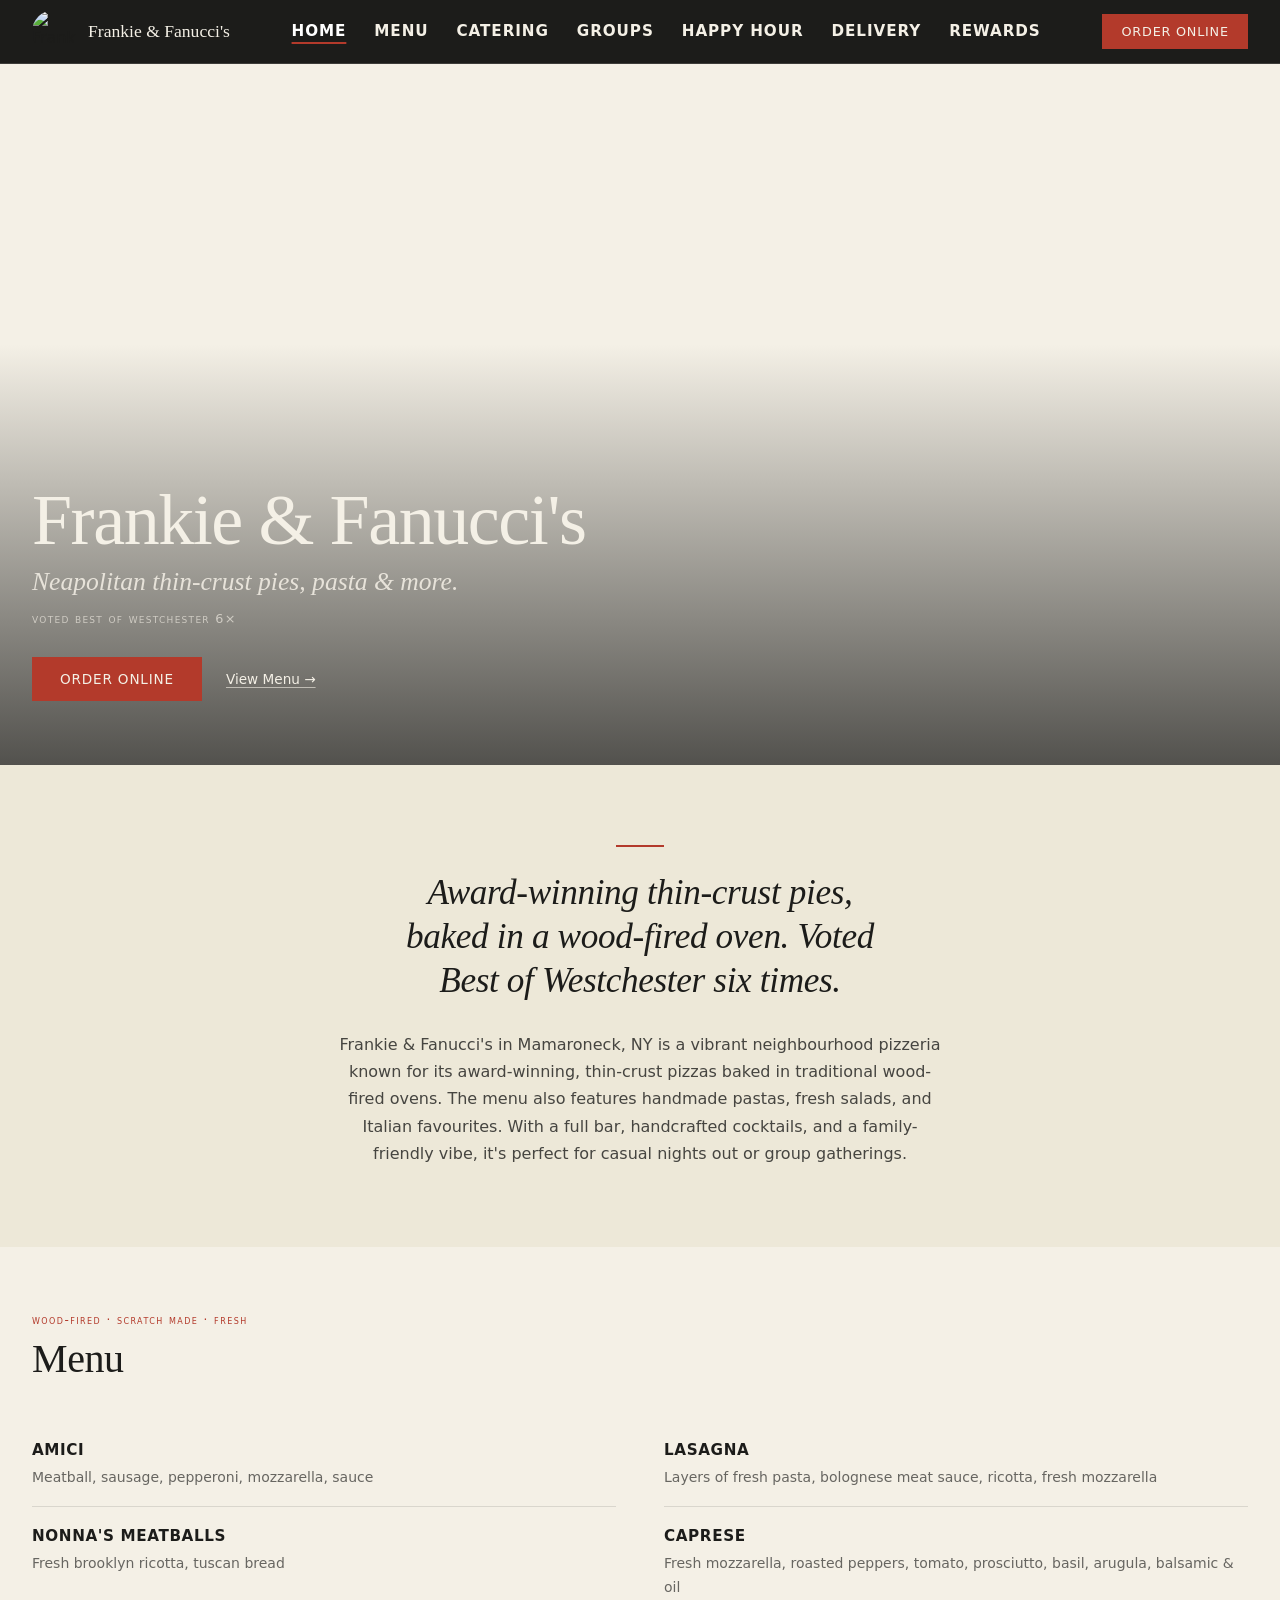
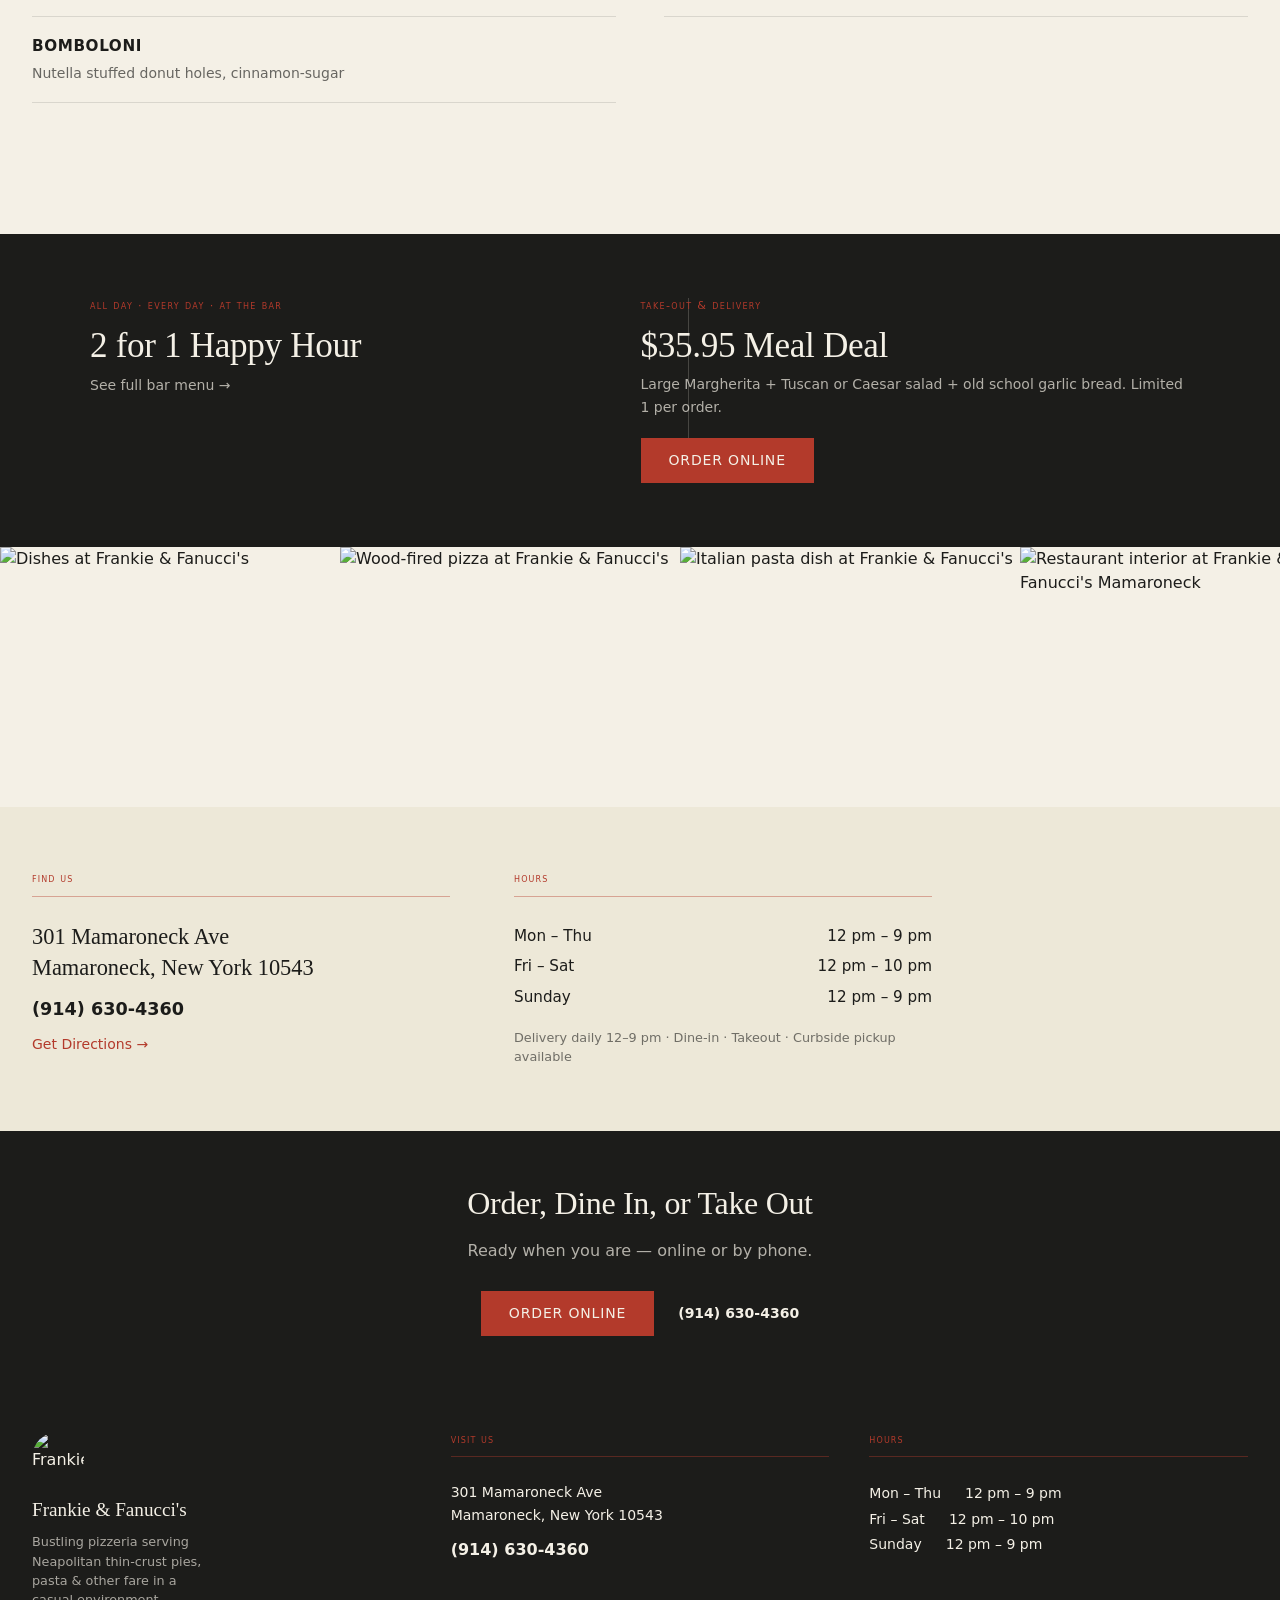
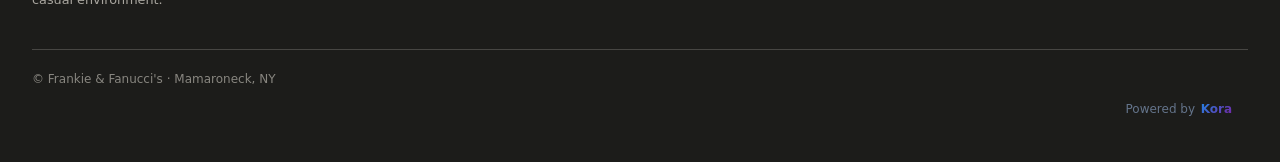
==== commit a0ed1d7d: "Agent V2 website edit" ====
--- a/index.html
+++ b/index.html
@@ -11,7 +11,6 @@
 <meta content="website" property="og:type"/>
 <meta content="https://deveusblob.blob.core.windows.net/kora-business-images/user-media/6b2b62af-58a9-483f-8461-c3c86b05fd49/10ba98a4-a410-4015-99d9-701074e2e5bc/1788952875_6k0aaq.webp" property="og:image"/>
 <meta content="summary_large_image" name="twitter:card"/>
-
 <link as="image" href="https://deveusblob.blob.core.windows.net/kora-business-images/user-media/6b2b62af-58a9-483f-8461-c3c86b05fd49/10ba98a4-a410-4015-99d9-701074e2e5bc/1788952875_6k0aaq.webp" rel="preload"/>
 <link href="assets/styles.css" rel="stylesheet"/>
 <script>
@@ -142,6 +141,48 @@
   }
   </script>
 <style>
+    /* ── HEADER & NAVIGATION ── */
+    .site-header {
+      border-bottom: 1px solid rgba(244, 240, 230, 0.15);
+    }
+
+    .header-nav a {
+      font-size: 0.95rem;
+      font-weight: 600;
+      color: #f4f0e6;
+      letter-spacing: 0.06em;
+      text-transform: uppercase;
+      text-decoration: none;
+      padding: 0.25rem 0;
+      transition: color 150ms ease, opacity 150ms ease;
+    }
+
+    .header-nav a:hover,
+    .header-nav a:focus {
+      color: #ffffff;
+      outline: none;
+    }
+
+    .header-nav a.active {
+      color: #ffffff;
+      font-weight: 700;
+      text-decoration: underline;
+      text-decoration-color: #b33a2b;
+      text-underline-offset: 6px;
+      text-decoration-thickness: 2px;
+    }
+
+    .mobile-nav a {
+      font-size: 1.6rem;
+      font-weight: 600;
+      color: #f4f0e6;
+    }
+
+    .mobile-nav a:hover,
+    .mobile-nav a:focus {
+      color: #b33a2b;
+    }
+
     /* ── HERO ── */
     #hero {
       position: relative;
@@ -609,16 +650,17 @@
       outline: none;
     }
   </style>
-<meta content="noindex, nofollow" name="robots"/><!-- KORA_FAVICON_START -->
-<link href="https://images.squarespace-cdn.com/content/v1/5b021e482714e5923e6df0ff/1527614290036-LEE8A9XZ77I7JKSTP5QE/favicon.ico?format=100w" rel="icon" type="image/x-icon"/>
-<link href="https://images.squarespace-cdn.com/content/v1/5b021e482714e5923e6df0ff/1527614290036-LEE8A9XZ77I7JKSTP5QE/favicon.ico?format=100w" rel="apple-touch-icon"/>
-<!-- KORA_FAVICON_END -->
+<meta content="noindex, nofollow" name="robots"/>
 <!-- KORA_GOOGLE_FONTS_START -->
 <link rel="preconnect" href="https://fonts.googleapis.com">
 <link rel="preconnect" href="https://fonts.gstatic.com" crossorigin>
 <link rel="preload" as="style" href="https://fonts.googleapis.com/css2?family=Freight+Big+Pro:wght@400;600;700&amp;family=Freight+Sans+Pro:wght@400;600;700&amp;display=swap" onload="this.onload=null;this.rel='stylesheet'">
 <noscript><link rel="stylesheet" href="https://fonts.googleapis.com/css2?family=Freight+Big+Pro:wght@400;600;700&amp;family=Freight+Sans+Pro:wght@400;600;700&amp;display=swap"></noscript>
 <!-- KORA_GOOGLE_FONTS_END -->
+<!-- KORA_FAVICON_START -->
+<link href="https://images.squarespace-cdn.com/content/v1/5b021e482714e5923e6df0ff/1527614290036-LEE8A9XZ77I7JKSTP5QE/favicon.ico?format=100w" rel="icon" type="image/x-icon"/>
+<link href="https://images.squarespace-cdn.com/content/v1/5b021e482714e5923e6df0ff/1527614290036-LEE8A9XZ77I7JKSTP5QE/favicon.ico?format=100w" rel="apple-touch-icon"/>
+<!-- KORA_FAVICON_END -->
 </head>
 <body>
 <div class="page-wrapper">
--- a/assets/styles.css
+++ b/assets/styles.css
@@ -1,2 +1,2 @@
 /*! tailwindcss v4.2.1 | MIT License | https://tailwindcss.com */
-@layer properties{@supports (((-webkit-hyphens:none)) and (not (margin-trim:inline))) or ((-moz-orient:inline) and (not (color:rgb(from red r g b)))){*,:before,:after,::backdrop{--tw-border-style:solid;--tw-outline-style:solid}}}@layer theme{:root,:host{--font-sans:ui-sans-serif, system-ui, sans-serif, "Apple Color Emoji", "Segoe UI Emoji", "Segoe UI Symbol", "Noto Color Emoji";--font-mono:ui-monospace, SFMono-Regular, Menlo, Monaco, Consolas, "Liberation Mono", "Courier New", monospace;--spacing:.25rem;--default-transition-duration:.15s;--default-transition-timing-function:cubic-bezier(.4, 0, .2, 1);--default-font-family:var(--font-sans);--default-mono-font-family:var(--font-mono);--color-primary:#1c1c1a;--color-secondary:#f4f0e6;--color-accent:#b33a2b;--font-heading:"Freight Big Pro", Georgia, serif;--font-body:"Inter", system-ui, sans-serif}}@layer base{*,:after,:before,::backdrop{box-sizing:border-box;border:0 solid;margin:0;padding:0}::file-selector-button{box-sizing:border-box;border:0 solid;margin:0;padding:0}html,:host{-webkit-text-size-adjust:100%;tab-size:4;line-height:1.5;font-family:var(--default-font-family,ui-sans-serif, system-ui, sans-serif, "Apple Color Emoji", "Segoe UI Emoji", "Segoe UI Symbol", "Noto Color Emoji");font-feature-settings:var(--default-font-feature-settings,normal);font-variation-settings:var(--default-font-variation-settings,normal);-webkit-tap-highlight-color:transparent}hr{height:0;color:inherit;border-top-width:1px}abbr:where([title]){-webkit-text-decoration:underline dotted;text-decoration:underline dotted}h1,h2,h3,h4,h5,h6{font-size:inherit;font-weight:inherit}a{color:inherit;-webkit-text-decoration:inherit;-webkit-text-decoration:inherit;-webkit-text-decoration:inherit;text-decoration:inherit}b,strong{font-weight:bolder}code,kbd,samp,pre{font-family:var(--default-mono-font-family,ui-monospace, SFMono-Regular, Menlo, Monaco, Consolas, "Liberation Mono", "Courier New", monospace);font-feature-settings:var(--default-mono-font-feature-settings,normal);font-variation-settings:var(--default-mono-font-variation-settings,normal);font-size:1em}small{font-size:80%}sub,sup{vertical-align:baseline;font-size:75%;line-height:0;position:relative}sub{bottom:-.25em}sup{top:-.5em}table{text-indent:0;border-color:inherit;border-collapse:collapse}:-moz-focusring{outline:auto}progress{vertical-align:baseline}summary{display:list-item}ol,ul,menu{list-style:none}img,svg,video,canvas,audio,iframe,embed,object{vertical-align:middle;display:block}img,video{max-width:100%;height:auto}button,input,select,optgroup,textarea{font:inherit;font-feature-settings:inherit;font-variation-settings:inherit;letter-spacing:inherit;color:inherit;opacity:1;background-color:#0000;border-radius:0}::file-selector-button{font:inherit;font-feature-settings:inherit;font-variation-settings:inherit;letter-spacing:inherit;color:inherit;opacity:1;background-color:#0000;border-radius:0}:where(select:is([multiple],[size])) optgroup{font-weight:bolder}:where(select:is([multiple],[size])) optgroup option{padding-inline-start:20px}::file-selector-button{margin-inline-end:4px}::placeholder{opacity:1}@supports (not ((-webkit-appearance:-apple-pay-button))) or (contain-intrinsic-size:1px){::placeholder{color:currentColor}@supports (color:color-mix(in lab, red, red)){::placeholder{color:color-mix(in oklab, currentcolor 50%, transparent)}}}textarea{resize:vertical}::-webkit-search-decoration{-webkit-appearance:none}::-webkit-date-and-time-value{min-height:1lh;text-align:inherit}::-webkit-datetime-edit{display:inline-flex}::-webkit-datetime-edit-fields-wrapper{padding:0}::-webkit-datetime-edit{padding-block:0}::-webkit-datetime-edit-year-field{padding-block:0}::-webkit-datetime-edit-month-field{padding-block:0}::-webkit-datetime-edit-day-field{padding-block:0}::-webkit-datetime-edit-hour-field{padding-block:0}::-webkit-datetime-edit-minute-field{padding-block:0}::-webkit-datetime-edit-second-field{padding-block:0}::-webkit-datetime-edit-millisecond-field{padding-block:0}::-webkit-datetime-edit-meridiem-field{padding-block:0}::-webkit-calendar-picker-indicator{line-height:1}:-moz-ui-invalid{box-shadow:none}button,input:where([type=button],[type=reset],[type=submit]){appearance:button}::file-selector-button{appearance:button}::-webkit-inner-spin-button{height:auto}::-webkit-outer-spin-button{height:auto}[hidden]:where(:not([hidden=until-found])){display:none!important}body{font-family:var(--font-body);color:#1c1c1a;-webkit-font-smoothing:antialiased;background-color:#f4f0e6}h1,h2,h3,h4,h5,h6{font-family:var(--font-heading)}*,:before,:after{box-sizing:border-box}img{max-width:100%;display:block}a{color:inherit;text-decoration:none}}@layer components{.site-header{z-index:100;background-color:#1c1c1a;justify-content:space-between;align-items:center;height:64px;padding:0 2rem;transition:height .2s,border-bottom .2s;display:flex;position:fixed;top:0;left:0;right:0}.site-header.scrolled{border-bottom:2px solid #b33a2b;height:56px}.header-identity{flex-shrink:0;align-items:center;gap:.75rem;text-decoration:none;display:flex}.header-logo{object-fit:contain;border-radius:50%;flex-shrink:0;width:44px;height:44px}.site-header.scrolled .header-logo{width:38px;height:38px}.header-wordmark{font-family:var(--font-heading);color:#f4f0e6;white-space:nowrap;font-size:1.1rem;font-weight:400}.header-nav{align-items:center;gap:1.75rem;display:none}@media (min-width:1024px){.header-nav{display:flex}}.header-nav a{font-family:var(--font-body);color:#f4f0e6cc;text-transform:uppercase;letter-spacing:.08em;font-size:.8rem;text-decoration:none;transition:color .15s}.header-nav a:hover,.header-nav a:focus{color:#f4f0e6;outline:none}.header-nav a.active{color:#f4f0e6;text-underline-offset:3px;-webkit-text-decoration:underline #b33a2b;text-decoration:underline #b33a2b}.btn-cta{color:#f4f0e6;font-family:var(--font-body);text-transform:uppercase;letter-spacing:.06em;cursor:pointer;white-space:nowrap;background-color:#b33a2b;border:none;border-radius:0;padding:.5rem 1.2rem;font-size:.8rem;text-decoration:none;transition:background-color .15s,color .15s;display:inline-block}.btn-cta:hover,.btn-cta:focus{outline-offset:2px;background-color:#9a2f22;outline:2px solid #b33a2b}.btn-cta-lg{padding:.75rem 1.75rem;font-size:.85rem}.btn-cta-md{padding:.75rem 1.75rem;font-size:.875rem}.hamburger{cursor:pointer;background:0 0;border:none;flex-direction:column;flex-shrink:0;justify-content:center;gap:5px;width:32px;height:32px;padding:0;display:flex}.hamburger span{background-color:#f4f0e6;width:18px;height:2px;transition:transform .2s,opacity .2s;display:block}.hamburger[aria-expanded=true] span:first-child{transform:translateY(7px)rotate(45deg)}.hamburger[aria-expanded=true] span:nth-child(2){opacity:0}.hamburger[aria-expanded=true] span:nth-child(3){transform:translateY(-7px)rotate(-45deg)}@media (min-width:1024px){.hamburger{display:none}}.mobile-nav{z-index:99;background-color:#1c1c1a;flex-direction:column;justify-content:center;align-items:flex-start;padding:5rem 2.5rem 3rem;transition:transform .3s;display:flex;position:fixed;inset:0;transform:translate(100%)}.mobile-nav.open{transform:translate(0)}.mobile-nav a{font-family:var(--font-heading);color:#f4f0e6;padding:.6rem 0;font-size:1.5rem;text-decoration:none;transition:color .15s;display:block}.mobile-nav a:hover,.mobile-nav a:focus{color:#b33a2b;outline:none}.mobile-nav-cta{margin-top:2rem}@media (min-width:1024px){.mobile-nav{display:none}}.header-right{align-items:center;display:none}@media (min-width:1024px){.header-right{display:flex}}.eyebrow{font-family:var(--font-body);font-variant:small-caps;letter-spacing:.12em;color:#b33a2b;text-transform:lowercase;margin-bottom:.5rem;font-size:.75rem;display:block}.eyebrow-micro{font-family:var(--font-body);font-variant:small-caps;letter-spacing:.12em;color:#b33a2b;text-transform:lowercase;margin-bottom:.75rem;font-size:.7rem;display:block}.accent-rule{background-color:#b33a2b;width:3rem;height:2px;margin-bottom:1.5rem;display:block}.accent-rule-sm{background-color:#b33a2b66;width:100%;height:1px;margin:.5rem 0 1.5rem;display:block}.site-footer{color:#f4f0e6;background-color:#1c1c1a;padding:3rem 2rem 2rem}.footer-grid{text-align:center;grid-template-columns:1fr;gap:2.5rem;margin-bottom:2.5rem;display:grid}@media (min-width:768px){.footer-grid{text-align:left;grid-template-columns:1fr 1fr 1fr}}.footer-logo{object-fit:contain;border-radius:50%;width:52px;height:52px;margin:0 auto .75rem}@media (min-width:768px){.footer-logo{margin:0 0 .75rem}}.footer-wordmark{font-family:var(--font-heading);color:#f4f0e6;margin-bottom:.5rem;font-size:1.2rem;font-weight:400;display:block}.footer-tagline{font-family:var(--font-body);color:#f4f0e6a6;max-width:22ch;margin:0 auto;font-size:.8rem;line-height:1.5}@media (min-width:768px){.footer-tagline{margin:0}}.footer-col-label{font-family:var(--font-body);font-variant:small-caps;letter-spacing:.1em;color:#b33a2b;text-transform:lowercase;margin-bottom:.4rem;font-size:.7rem;display:block}.footer-address{font-family:var(--font-body);color:#f4f0e6;margin-bottom:.75rem;font-size:.875rem;font-style:normal;line-height:1.6}.footer-phone{font-family:var(--font-body);color:#f4f0e6;font-size:1rem;font-weight:600;text-decoration:none;display:block}.footer-hours-row{font-family:var(--font-body);color:#f4f0e6;justify-content:space-between;gap:1.5rem;font-size:.875rem;line-height:1.8;display:flex}@media (min-width:768px){.footer-hours-row{justify-content:flex-start}}.footer-divider{background-color:#f4f0e633;width:100%;height:1px;margin-bottom:1.25rem}.footer-copy{font-family:var(--font-body);color:#f4f0e680;text-align:center;font-size:.75rem}@media (min-width:768px){.footer-copy{text-align:left}}.reveal{opacity:0;transition:opacity .5s,transform .5s;transform:translateY(24px)}.reveal.visible{opacity:1;transform:translateY(0)}.reveal-delay-1{transition-delay:.1s}.reveal-delay-2{transition-delay:.2s}.reveal-delay-3{transition-delay:.3s}.reveal-delay-4{transition-delay:.4s}}@layer utilities{.visible{visibility:visible}.absolute{position:absolute}.fixed{position:fixed}.start{inset-inline-start:var(--spacing)}.container{width:100%}@media (min-width:40rem){.container{max-width:40rem}}@media (min-width:48rem){.container{max-width:48rem}}@media (min-width:64rem){.container{max-width:64rem}}@media (min-width:80rem){.container{max-width:80rem}}@media (min-width:96rem){.container{max-width:96rem}}.block{display:block}.flex{display:flex}.grid{display:grid}.hidden{display:none}.inline{display:inline}.table{display:table}.flex-shrink{flex-shrink:1}.resize{resize:both}.flex-wrap{flex-wrap:wrap}.border{border-style:var(--tw-border-style);border-width:1px}.italic{font-style:italic}.underline{text-decoration-line:underline}.outline{outline-style:var(--tw-outline-style);outline-width:1px}.transition{transition-property:color,background-color,border-color,outline-color,text-decoration-color,fill,stroke,--tw-gradient-from,--tw-gradient-via,--tw-gradient-to,opacity,box-shadow,transform,translate,scale,rotate,filter,-webkit-backdrop-filter,backdrop-filter,display,content-visibility,overlay,pointer-events;transition-timing-function:var(--tw-ease,var(--default-transition-timing-function));transition-duration:var(--tw-duration,var(--default-transition-duration))}.font-heading{font-family:var(--font-heading)}.font-body{font-family:var(--font-body)}@media (prefers-reduced-motion:reduce){.reveal{opacity:1;transition:none;transform:none}.site-header,.mobile-nav,.hamburger span,.btn-cta{transition:none}}}@property --tw-border-style{syntax:"*";inherits:false;initial-value:solid}@property --tw-outline-style{syntax:"*";inherits:false;initial-value:solid}+@layer properties{@supports (((-webkit-hyphens:none)) and (not (margin-trim:inline))) or ((-moz-orient:inline) and (not (color:rgb(from red r g b)))){*,:before,:after,::backdrop{--tw-border-style:solid;--tw-outline-style:solid}}}@layer theme{:root,:host{--font-sans:ui-sans-serif, system-ui, sans-serif, "Apple Color Emoji", "Segoe UI Emoji", "Segoe UI Symbol", "Noto Color Emoji";--font-mono:ui-monospace, SFMono-Regular, Menlo, Monaco, Consolas, "Liberation Mono", "Courier New", monospace;--spacing:.25rem;--default-transition-duration:.15s;--default-transition-timing-function:cubic-bezier(.4, 0, .2, 1);--default-font-family:var(--font-sans);--default-mono-font-family:var(--font-mono);--color-primary:#1c1c1a;--color-secondary:#f4f0e6;--color-accent:#b33a2b;--font-heading:"Freight Big Pro", Georgia, serif;--font-body:"Inter", system-ui, sans-serif}}@layer base{*,:after,:before,::backdrop{box-sizing:border-box;border:0 solid;margin:0;padding:0}::file-selector-button{box-sizing:border-box;border:0 solid;margin:0;padding:0}html,:host{-webkit-text-size-adjust:100%;tab-size:4;line-height:1.5;font-family:var(--default-font-family,ui-sans-serif, system-ui, sans-serif, "Apple Color Emoji", "Segoe UI Emoji", "Segoe UI Symbol", "Noto Color Emoji");font-feature-settings:var(--default-font-feature-settings,normal);font-variation-settings:var(--default-font-variation-settings,normal);-webkit-tap-highlight-color:transparent}hr{height:0;color:inherit;border-top-width:1px}abbr:where([title]){-webkit-text-decoration:underline dotted;text-decoration:underline dotted}h1,h2,h3,h4,h5,h6{font-size:inherit;font-weight:inherit}a{color:inherit;-webkit-text-decoration:inherit;-webkit-text-decoration:inherit;-webkit-text-decoration:inherit;text-decoration:inherit}b,strong{font-weight:bolder}code,kbd,samp,pre{font-family:var(--default-mono-font-family,ui-monospace, SFMono-Regular, Menlo, Monaco, Consolas, "Liberation Mono", "Courier New", monospace);font-feature-settings:var(--default-mono-font-feature-settings,normal);font-variation-settings:var(--default-mono-font-variation-settings,normal);font-size:1em}small{font-size:80%}sub,sup{vertical-align:baseline;font-size:75%;line-height:0;position:relative}sub{bottom:-.25em}sup{top:-.5em}table{text-indent:0;border-color:inherit;border-collapse:collapse}:-moz-focusring{outline:auto}progress{vertical-align:baseline}summary{display:list-item}ol,ul,menu{list-style:none}img,svg,video,canvas,audio,iframe,embed,object{vertical-align:middle;display:block}img,video{max-width:100%;height:auto}button,input,select,optgroup,textarea{font:inherit;font-feature-settings:inherit;font-variation-settings:inherit;letter-spacing:inherit;color:inherit;opacity:1;background-color:#0000;border-radius:0}::file-selector-button{font:inherit;font-feature-settings:inherit;font-variation-settings:inherit;letter-spacing:inherit;color:inherit;opacity:1;background-color:#0000;border-radius:0}:where(select:is([multiple],[size])) optgroup{font-weight:bolder}:where(select:is([multiple],[size])) optgroup option{padding-inline-start:20px}::file-selector-button{margin-inline-end:4px}::placeholder{opacity:1}@supports (not ((-webkit-appearance:-apple-pay-button))) or (contain-intrinsic-size:1px){::placeholder{color:currentColor}@supports (color:color-mix(in lab, red, red)){::placeholder{color:color-mix(in oklab, currentcolor 50%, transparent)}}}textarea{resize:vertical}::-webkit-search-decoration{-webkit-appearance:none}::-webkit-date-and-time-value{min-height:1lh;text-align:inherit}::-webkit-datetime-edit{display:inline-flex}::-webkit-datetime-edit-fields-wrapper{padding:0}::-webkit-datetime-edit{padding-block:0}::-webkit-datetime-edit-year-field{padding-block:0}::-webkit-datetime-edit-month-field{padding-block:0}::-webkit-datetime-edit-day-field{padding-block:0}::-webkit-datetime-edit-hour-field{padding-block:0}::-webkit-datetime-edit-minute-field{padding-block:0}::-webkit-datetime-edit-second-field{padding-block:0}::-webkit-datetime-edit-millisecond-field{padding-block:0}::-webkit-datetime-edit-meridiem-field{padding-block:0}::-webkit-calendar-picker-indicator{line-height:1}:-moz-ui-invalid{box-shadow:none}button,input:where([type=button],[type=reset],[type=submit]){appearance:button}::file-selector-button{appearance:button}::-webkit-inner-spin-button{height:auto}::-webkit-outer-spin-button{height:auto}[hidden]:where(:not([hidden=until-found])){display:none!important}body{font-family:var(--font-body);color:#1c1c1a;-webkit-font-smoothing:antialiased;background-color:#f4f0e6}h1,h2,h3,h4,h5,h6{font-family:var(--font-heading)}*,:before,:after{box-sizing:border-box}img{max-width:100%;display:block}a{color:inherit;text-decoration:none}}@layer components{.site-header{z-index:100;background-color:#1c1c1a;border-bottom:1px solid #f4f0e626;justify-content:space-between;align-items:center;height:64px;padding:0 2rem;transition:height .2s,border-bottom .2s;display:flex;position:fixed;top:0;left:0;right:0}.site-header.scrolled{border-bottom:2px solid #b33a2b;height:56px}.header-identity{flex-shrink:0;align-items:center;gap:.75rem;text-decoration:none;display:flex}.header-logo{object-fit:contain;border-radius:50%;flex-shrink:0;width:44px;height:44px}.site-header.scrolled .header-logo{width:38px;height:38px}.header-wordmark{font-family:var(--font-heading);color:#f4f0e6;white-space:nowrap;font-size:1.1rem;font-weight:400}.header-nav{align-items:center;gap:1.75rem;display:none}@media (min-width:1024px){.header-nav{display:flex}}.header-nav a{font-family:var(--font-body);color:#f4f0e6;text-transform:uppercase;letter-spacing:.06em;padding:.25rem 0;font-size:.95rem;font-weight:600;text-decoration:none;transition:color .15s,opacity .15s}.header-nav a:hover,.header-nav a:focus{color:#fff;opacity:1;outline:none}.header-nav a.active{color:#fff;text-underline-offset:6px;font-weight:700;-webkit-text-decoration:underline #b33a2b;text-decoration:underline #b33a2b;text-decoration-thickness:2px}.btn-cta{color:#f4f0e6;font-family:var(--font-body);text-transform:uppercase;letter-spacing:.06em;cursor:pointer;white-space:nowrap;background-color:#b33a2b;border:none;border-radius:0;padding:.5rem 1.2rem;font-size:.8rem;text-decoration:none;transition:background-color .15s,color .15s;display:inline-block}.btn-cta:hover,.btn-cta:focus{outline-offset:2px;background-color:#9a2f22;outline:2px solid #b33a2b}.btn-cta-lg{padding:.75rem 1.75rem;font-size:.85rem}.btn-cta-md{padding:.75rem 1.75rem;font-size:.875rem}.hamburger{cursor:pointer;background:0 0;border:none;flex-direction:column;flex-shrink:0;justify-content:center;gap:5px;width:32px;height:32px;padding:0;display:flex}.hamburger span{background-color:#f4f0e6;width:18px;height:2px;transition:transform .2s,opacity .2s;display:block}.hamburger[aria-expanded=true] span:first-child{transform:translateY(7px)rotate(45deg)}.hamburger[aria-expanded=true] span:nth-child(2){opacity:0}.hamburger[aria-expanded=true] span:nth-child(3){transform:translateY(-7px)rotate(-45deg)}@media (min-width:1024px){.hamburger{display:none}}.mobile-nav{z-index:99;background-color:#1c1c1a;flex-direction:column;justify-content:center;align-items:flex-start;padding:5rem 2.5rem 3rem;transition:transform .3s;display:flex;position:fixed;inset:0;transform:translate(100%)}.mobile-nav.open{transform:translate(0)}.mobile-nav a{font-family:var(--font-heading);color:#f4f0e6;padding:.6rem 0;font-size:1.5rem;text-decoration:none;transition:color .15s;display:block}.mobile-nav a:hover,.mobile-nav a:focus{color:#b33a2b;outline:none}.mobile-nav-cta{margin-top:2rem}@media (min-width:1024px){.mobile-nav{display:none}}.header-right{align-items:center;display:none}@media (min-width:1024px){.header-right{display:flex}}.eyebrow{font-family:var(--font-body);font-variant:small-caps;letter-spacing:.12em;color:#b33a2b;text-transform:lowercase;margin-bottom:.5rem;font-size:.75rem;display:block}.eyebrow-micro{font-family:var(--font-body);font-variant:small-caps;letter-spacing:.12em;color:#b33a2b;text-transform:lowercase;margin-bottom:.75rem;font-size:.7rem;display:block}.accent-rule{background-color:#b33a2b;width:3rem;height:2px;margin-bottom:1.5rem;display:block}.accent-rule-sm{background-color:#b33a2b66;width:100%;height:1px;margin:.5rem 0 1.5rem;display:block}.site-footer{color:#f4f0e6;background-color:#1c1c1a;padding:3rem 2rem 2rem}.footer-grid{text-align:center;grid-template-columns:1fr;gap:2.5rem;margin-bottom:2.5rem;display:grid}@media (min-width:768px){.footer-grid{text-align:left;grid-template-columns:1fr 1fr 1fr}}.footer-logo{object-fit:contain;border-radius:50%;width:52px;height:52px;margin:0 auto .75rem}@media (min-width:768px){.footer-logo{margin:0 0 .75rem}}.footer-wordmark{font-family:var(--font-heading);color:#f4f0e6;margin-bottom:.5rem;font-size:1.2rem;font-weight:400;display:block}.footer-tagline{font-family:var(--font-body);color:#f4f0e6a6;max-width:22ch;margin:0 auto;font-size:.8rem;line-height:1.5}@media (min-width:768px){.footer-tagline{margin:0}}.footer-col-label{font-family:var(--font-body);font-variant:small-caps;letter-spacing:.1em;color:#b33a2b;text-transform:lowercase;margin-bottom:.4rem;font-size:.7rem;display:block}.footer-address{font-family:var(--font-body);color:#f4f0e6;margin-bottom:.75rem;font-size:.875rem;font-style:normal;line-height:1.6}.footer-phone{font-family:var(--font-body);color:#f4f0e6;font-size:1rem;font-weight:600;text-decoration:none;display:block}.footer-hours-row{font-family:var(--font-body);color:#f4f0e6;justify-content:space-between;gap:1.5rem;font-size:.875rem;line-height:1.8;display:flex}@media (min-width:768px){.footer-hours-row{justify-content:flex-start}}.footer-divider{background-color:#f4f0e633;width:100%;height:1px;margin-bottom:1.25rem}.footer-copy{font-family:var(--font-body);color:#f4f0e680;text-align:center;font-size:.75rem}@media (min-width:768px){.footer-copy{text-align:left}}.reveal{opacity:0;transition:opacity .5s,transform .5s;transform:translateY(24px)}.reveal.visible{opacity:1;transform:translateY(0)}.reveal-delay-1{transition-delay:.1s}.reveal-delay-2{transition-delay:.2s}.reveal-delay-3{transition-delay:.3s}.reveal-delay-4{transition-delay:.4s}}@layer utilities{.visible{visibility:visible}.absolute{position:absolute}.fixed{position:fixed}.start{inset-inline-start:var(--spacing)}.container{width:100%}@media (min-width:40rem){.container{max-width:40rem}}@media (min-width:48rem){.container{max-width:48rem}}@media (min-width:64rem){.container{max-width:64rem}}@media (min-width:80rem){.container{max-width:80rem}}@media (min-width:96rem){.container{max-width:96rem}}.block{display:block}.flex{display:flex}.grid{display:grid}.hidden{display:none}.inline{display:inline}.table{display:table}.flex-shrink{flex-shrink:1}.resize{resize:both}.flex-wrap{flex-wrap:wrap}.border{border-style:var(--tw-border-style);border-width:1px}.italic{font-style:italic}.underline{text-decoration-line:underline}.outline{outline-style:var(--tw-outline-style);outline-width:1px}.transition{transition-property:color,background-color,border-color,outline-color,text-decoration-color,fill,stroke,--tw-gradient-from,--tw-gradient-via,--tw-gradient-to,opacity,box-shadow,transform,translate,scale,rotate,filter,-webkit-backdrop-filter,backdrop-filter,display,content-visibility,overlay,pointer-events;transition-timing-function:var(--tw-ease,var(--default-transition-timing-function));transition-duration:var(--tw-duration,var(--default-transition-duration))}.font-heading{font-family:var(--font-heading)}.font-body{font-family:var(--font-body)}@media (prefers-reduced-motion:reduce){.reveal{opacity:1;transition:none;transform:none}.site-header,.mobile-nav,.hamburger span,.btn-cta{transition:none}}}@property --tw-border-style{syntax:"*";inherits:false;initial-value:solid}@property --tw-outline-style{syntax:"*";inherits:false;initial-value:solid}
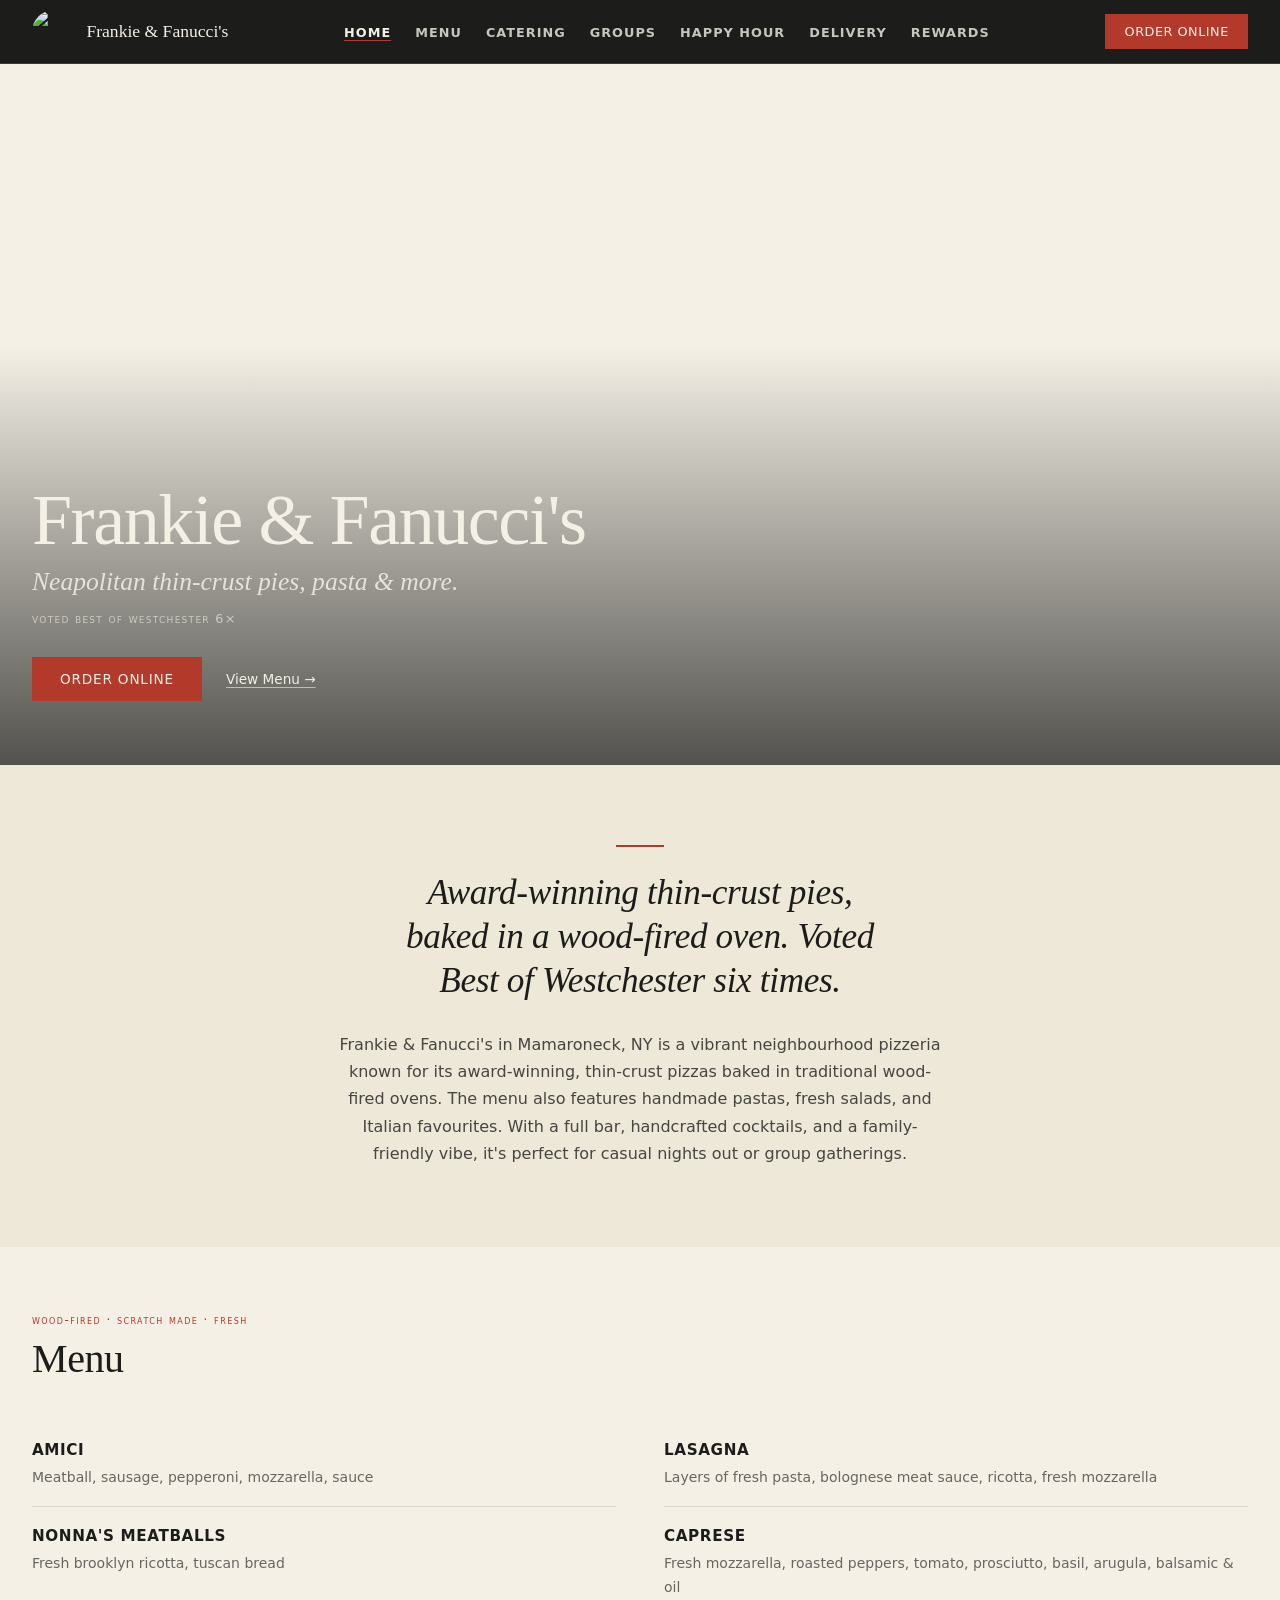
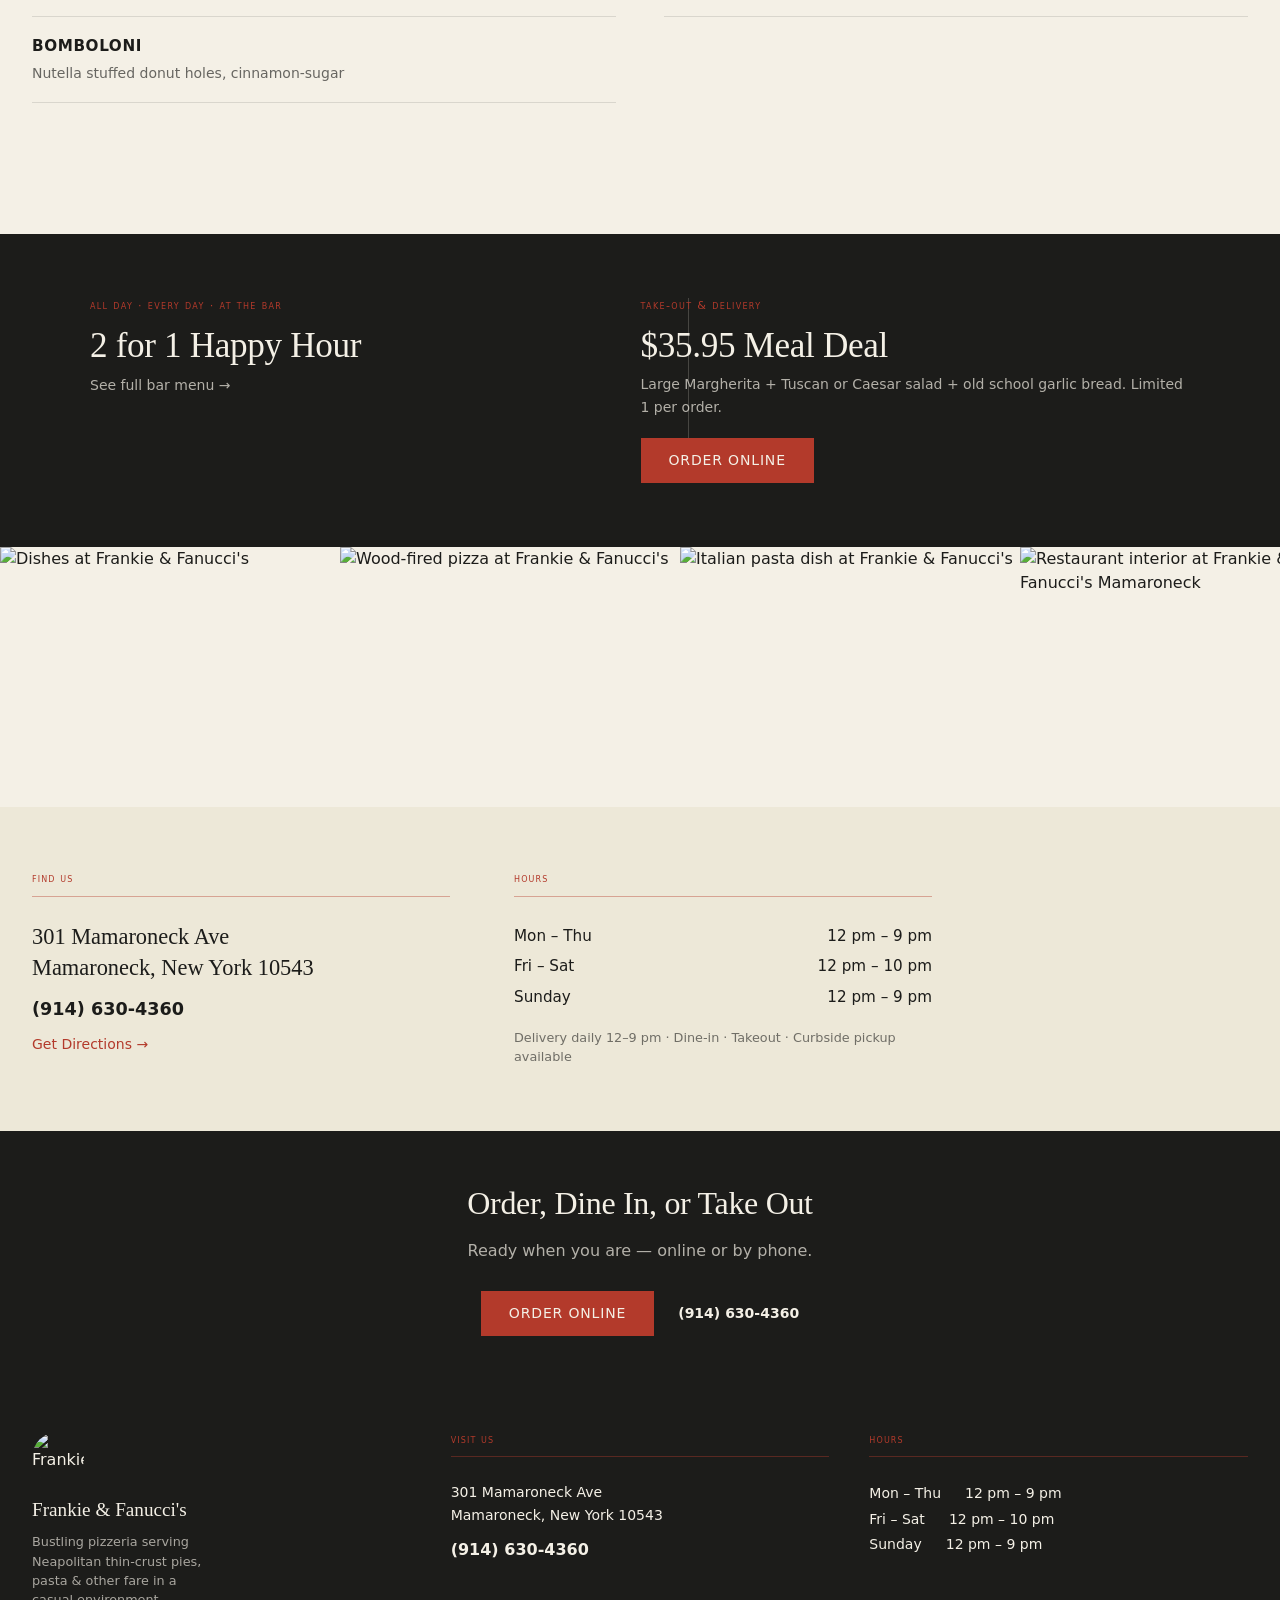
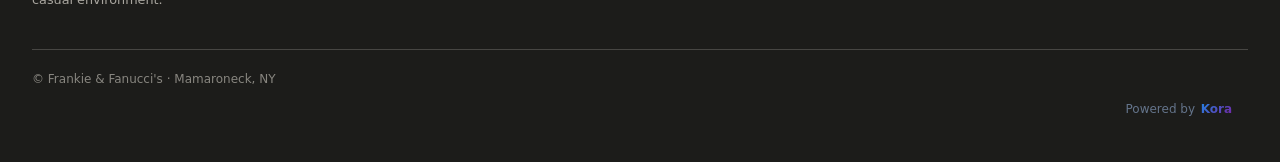
==== commit cfc30bc2: "Agent V2 website edit" ====
--- a/index.html
+++ b/index.html
@@ -141,46 +141,165 @@
   }
   </script>
 <style>
-    /* ── HEADER & NAVIGATION ── */
+/* ── HEADER & NAVIGATION ── */
     .site-header {
-      border-bottom: 1px solid rgba(244, 240, 230, 0.15);
-    }
-
+      position: fixed;
+      top: 0;
+      left: 0;
+      right: 0;
+      z-index: 100;
+      height: 64px;
+      background: #1c1c1a;
+      display: flex;
+      align-items: center;
+      justify-content: space-between;
+      padding: 0 2rem;
+      transition: height 200ms ease, border-bottom 200ms ease;
+    }
+    .site-header.scrolled {
+      height: 56px;
+      border-bottom: 2px solid #b33a2b;
+    }
+    .header-left {
+      display: flex;
+      align-items: center;
+      gap: 0.65rem;
+      text-decoration: none;
+    }
+    .header-logo {
+      width: 44px;
+      height: 44px;
+      border-radius: 50%;
+      object-fit: cover;
+      flex-shrink: 0;
+      transition: width 200ms ease, height 200ms ease;
+    }
+    .site-header.scrolled .header-logo {
+      width: 38px;
+      height: 38px;
+    }
+    .header-wordmark {
+      font-family: 'Freight Big Pro', Georgia, serif;
+      font-size: 1.1rem;
+      color: #f4f0e6;
+      font-weight: 400;
+      white-space: nowrap;
+    }
+    .header-nav {
+      display: flex;
+      align-items: center;
+      gap: 1.5rem;
+      list-style: none;
+      margin: 0;
+      padding: 0;
+    }
     .header-nav a {
-      font-size: 0.95rem;
-      font-weight: 600;
-      color: #f4f0e6;
-      letter-spacing: 0.06em;
+      font-family: 'Inter', system-ui, sans-serif;
+      font-size: 0.8rem;
+      color: rgba(244, 240, 230, 0.8);
+      text-decoration: none;
       text-transform: uppercase;
-      text-decoration: none;
-      padding: 0.25rem 0;
-      transition: color 150ms ease, opacity 150ms ease;
-    }
-
-    .header-nav a:hover,
-    .header-nav a:focus {
-      color: #ffffff;
-      outline: none;
-    }
-
+      letter-spacing: 0.08em;
+      transition: color 150ms ease;
+    }
+    .header-nav a:hover {
+      color: #f4f0e6;
+    }
     .header-nav a.active {
-      color: #ffffff;
-      font-weight: 700;
+      color: #f4f0e6;
       text-decoration: underline;
       text-decoration-color: #b33a2b;
-      text-underline-offset: 6px;
-      text-decoration-thickness: 2px;
-    }
-
-    .mobile-nav a {
-      font-size: 1.6rem;
-      font-weight: 600;
-      color: #f4f0e6;
-    }
-
-    .mobile-nav a:hover,
-    .mobile-nav a:focus {
-      color: #b33a2b;
+      text-underline-offset: 3px;
+    }
+    .header-cta {
+      font-family: 'Inter', system-ui, sans-serif;
+      font-size: 0.8rem;
+      text-transform: uppercase;
+      background: #b33a2b;
+      color: #f4f0e6;
+      padding: 0.5rem 1.2rem;
+      border-radius: 0;
+      text-decoration: none;
+      white-space: nowrap;
+      letter-spacing: 0.04em;
+    }
+    .hamburger {
+      display: none;
+      flex-direction: column;
+      gap: 5px;
+      background: none;
+      border: none;
+      cursor: pointer;
+      padding: 4px;
+    }
+    .hamburger span {
+      display: block;
+      width: 18px;
+      height: 2px;
+      background: #f4f0e6;
+    }
+    /* Mobile drawer */
+    .nav-drawer {
+      display: none;
+      position: fixed;
+      top: 0;
+      left: 0;
+      right: 0;
+      bottom: 0;
+      background: #1c1c1a;
+      z-index: 200;
+      flex-direction: column;
+      align-items: flex-start;
+      padding: 2rem;
+    }
+    .nav-drawer.open {
+      display: flex;
+    }
+    .drawer-close {
+      align-self: flex-end;
+      background: none;
+      border: none;
+      color: #f4f0e6;
+      font-size: 1.5rem;
+      cursor: pointer;
+      margin-bottom: 2rem;
+    }
+    .drawer-nav {
+      list-style: none;
+      margin: 0;
+      padding: 0;
+      width: 100%;
+      display: flex;
+      flex-direction: column;
+      gap: 1.25rem;
+      flex: 1;
+    }
+    .drawer-nav a {
+      font-family: 'Freight Big Pro', Georgia, serif;
+      font-size: 1.5rem;
+      color: #f4f0e6;
+      text-decoration: none;
+    }
+    .drawer-nav a.active {
+      color: #f4f0e6;
+      text-decoration: underline;
+      text-decoration-color: #b33a2b;
+    }
+    .drawer-cta {
+      display: inline-block;
+      margin-top: 2rem;
+      font-family: 'Inter', system-ui, sans-serif;
+      font-size: 0.85rem;
+      text-transform: uppercase;
+      background: #b33a2b;
+      color: #f4f0e6;
+      padding: 0.75rem 1.75rem;
+      text-decoration: none;
+    }
+
+    @media (max-width: 900px) {
+      .header-nav, .header-cta { display: none; }
+      .hamburger { display: flex; }
     }
 
     /* ── HERO ── */
@@ -657,50 +776,50 @@
 <link rel="preload" as="style" href="https://fonts.googleapis.com/css2?family=Freight+Big+Pro:wght@400;600;700&amp;family=Freight+Sans+Pro:wght@400;600;700&amp;display=swap" onload="this.onload=null;this.rel='stylesheet'">
 <noscript><link rel="stylesheet" href="https://fonts.googleapis.com/css2?family=Freight+Big+Pro:wght@400;600;700&amp;family=Freight+Sans+Pro:wght@400;600;700&amp;display=swap"></noscript>
 <!-- KORA_GOOGLE_FONTS_END -->
-<!-- KORA_FAVICON_START -->
+
+</link></link><!-- KORA_FAVICON_START -->
 <link href="https://images.squarespace-cdn.com/content/v1/5b021e482714e5923e6df0ff/1527614290036-LEE8A9XZ77I7JKSTP5QE/favicon.ico?format=100w" rel="icon" type="image/x-icon"/>
 <link href="https://images.squarespace-cdn.com/content/v1/5b021e482714e5923e6df0ff/1527614290036-LEE8A9XZ77I7JKSTP5QE/favicon.ico?format=100w" rel="apple-touch-icon"/>
 <!-- KORA_FAVICON_END -->
 </head>
 <body>
 <div class="page-wrapper">
-<!-- ── MOBILE NAV DRAWER ── -->
-<nav aria-hidden="true" aria-label="Mobile navigation" class="mobile-nav" id="mobile-nav">
-<a href="index.html" onclick="closeMobileNav()">Home</a>
-<a href="menu.html" onclick="closeMobileNav()">Menu</a>
-<a href="catering.html" onclick="closeMobileNav()">Catering</a>
-<a href="groups.html" onclick="closeMobileNav()">Groups</a>
-<a href="happyhour.html" onclick="closeMobileNav()">Happy Hour</a>
-<a href="delivery.html" onclick="closeMobileNav()">Delivery</a>
-<a href="rewards.html" onclick="closeMobileNav()">Rewards</a>
-<div class="mobile-nav-cta">
-<a class="btn-cta btn-cta-lg" href="https://order.toasttab.com/online/fandfpizza" rel="noopener" target="_blank">Order Online</a>
-</div>
-</nav>
-<!-- ── SITE HEADER ── -->
+<!-- HEADER -->
 <header class="site-header" id="site-header">
-<a class="header-identity" href="index.html">
-<img alt="Frankie &amp; Fanucci's logo" class="header-logo" height="44" id="header-logo" loading="eager" src="https://images.squarespace-cdn.com/content/v1/5b021e482714e5923e6df0ff/3e38ec41-716b-48c9-93e0-5dc3d1db98d8/FF+Circle+BlackBG.jpg" width="44"/>
+<a aria-label="Frankie &amp; Fanucci's home" class="header-left" href="index.html">
+<img alt="Frankie &amp; Fanucci's logo" class="header-logo" src="https://images.squarespace-cdn.com/content/v1/5b021e482714e5923e6df0ff/3e38ec41-716b-48c9-93e0-5dc3d1db98d8/FF+Circle+BlackBG.jpg"/>
 <span class="header-wordmark">Frankie &amp; Fanucci's</span>
 </a>
-<nav aria-label="Main navigation" class="header-nav">
-<a class="active" href="index.html">Home</a>
-<a href="menu.html">Menu</a>
-<a href="catering.html">Catering</a>
-<a href="groups.html">Groups</a>
-<a href="happyhour.html">Happy Hour</a>
-<a href="delivery.html">Delivery</a>
-<a href="rewards.html">Rewards</a>
+<nav aria-label="Main navigation">
+<ul class="header-nav">
+<li><a class="active" href="index.html">Home</a></li>
+<li><a href="menu.html">Menu</a></li>
+<li><a href="catering.html">Catering</a></li>
+<li><a href="groups.html">Groups</a></li>
+<li><a href="happyhour.html">Happy Hour</a></li>
+<li><a href="delivery.html">Delivery</a></li>
+<li><a href="rewards.html">Rewards</a></li>
+</ul>
 </nav>
-<div class="header-right">
-<a class="btn-cta" href="https://order.toasttab.com/online/fandfpizza" rel="noopener" target="_blank">Order Online</a>
-</div>
-<button aria-controls="mobile-nav" aria-expanded="false" aria-label="Open navigation" class="hamburger" id="hamburger">
-<span></span>
-<span></span>
-<span></span>
+<a class="header-cta" href="https://order.toasttab.com/online/fandfpizza" rel="noopener" target="_blank">Order Online</a>
+<button aria-expanded="false" aria-label="Open navigation menu" class="hamburger" id="hamburger-btn">
+<span></span><span></span><span></span>
 </button>
 </header>
+<!-- MOBILE DRAWER -->
+<div aria-label="Navigation menu" aria-modal="true" class="nav-drawer" id="nav-drawer" role="dialog">
+<button aria-label="Close navigation menu" class="drawer-close" id="drawer-close-btn">✕</button>
+<ul class="drawer-nav">
+<li><a class="active" href="index.html">Home</a></li>
+<li><a href="menu.html">Menu</a></li>
+<li><a href="catering.html">Catering</a></li>
+<li><a href="groups.html">Groups</a></li>
+<li><a href="happyhour.html">Happy Hour</a></li>
+<li><a href="delivery.html">Delivery</a></li>
+<li><a href="rewards.html">Rewards</a></li>
+</ul>
+<a class="drawer-cta" href="https://order.toasttab.com/online/fandfpizza" rel="noopener" target="_blank">Order Online</a>
+</div>
 <main>
 <!-- ── HERO ── -->
 <section aria-label="Welcome to Frankie &amp; Fanucci's" id="hero">
@@ -866,63 +985,42 @@
 </footer>
 </div><!-- /.page-wrapper -->
 <script>
-  // ── HEADER SCROLL BEHAVIOUR ──
+// ── HEADER SCROLL BEHAVIOUR ──
   (function () {
     var header = document.getElementById('site-header');
-    var lastScroll = 0;
-
-    function onScroll() {
-      var y = window.scrollY || window.pageYOffset;
-      if (y > 80) {
+    window.addEventListener('scroll', function () {
+      if (window.scrollY > 80) {
         header.classList.add('scrolled');
       } else {
         header.classList.remove('scrolled');
       }
-      lastScroll = y;
-    }
-
-    window.addEventListener('scroll', onScroll, { passive: true });
-    onScroll();
+    }, { passive: true });
   })();
 
-  // ── MOBILE NAV ──
+  // ── MOBILE DRAWER ──
   (function () {
-    var hamburger = document.getElementById('hamburger');
-    var mobileNav = document.getElementById('mobile-nav');
-    var isOpen = false;
-
-    function openMobileNav() {
-      isOpen = true;
-      mobileNav.classList.add('open');
-      mobileNav.setAttribute('aria-hidden', 'false');
-      hamburger.setAttribute('aria-expanded', 'true');
-      hamburger.setAttribute('aria-label', 'Close navigation');
+    var btn = document.getElementById('hamburger-btn');
+    var drawer = document.getElementById('nav-drawer');
+    var closeBtn = document.getElementById('drawer-close-btn');
+    function openDrawer() {
+      drawer.classList.add('open');
+      btn.setAttribute('aria-expanded', 'true');
       document.body.style.overflow = 'hidden';
     }
-
-    function closeMobileNav() {
-      isOpen = false;
-      mobileNav.classList.remove('open');
-      mobileNav.setAttribute('aria-hidden', 'true');
-      hamburger.setAttribute('aria-expanded', 'false');
-      hamburger.setAttribute('aria-label', 'Open navigation');
+    function closeDrawer() {
+      drawer.classList.remove('open');
+      btn.setAttribute('aria-expanded', 'false');
       document.body.style.overflow = '';
     }
-
-    window.closeMobileNav = closeMobileNav;
-
-    hamburger.addEventListener('click', function () {
-      if (isOpen) {
-        closeMobileNav();
-      } else {
-        openMobileNav();
-      }
+    btn.addEventListener('click', openDrawer);
+    closeBtn.addEventListener('click', closeDrawer);
+    drawer.addEventListener('click', function (e) {
+      if (e.target === drawer) closeDrawer();
     });
-
     document.addEventListener('keydown', function (e) {
-      if (e.key === 'Escape' && isOpen) {
-        closeMobileNav();
-        hamburger.focus();
+      if (e.key === 'Escape' && drawer.classList.contains('open')) {
+        closeDrawer();
+        btn.focus();
       }
     });
   })();
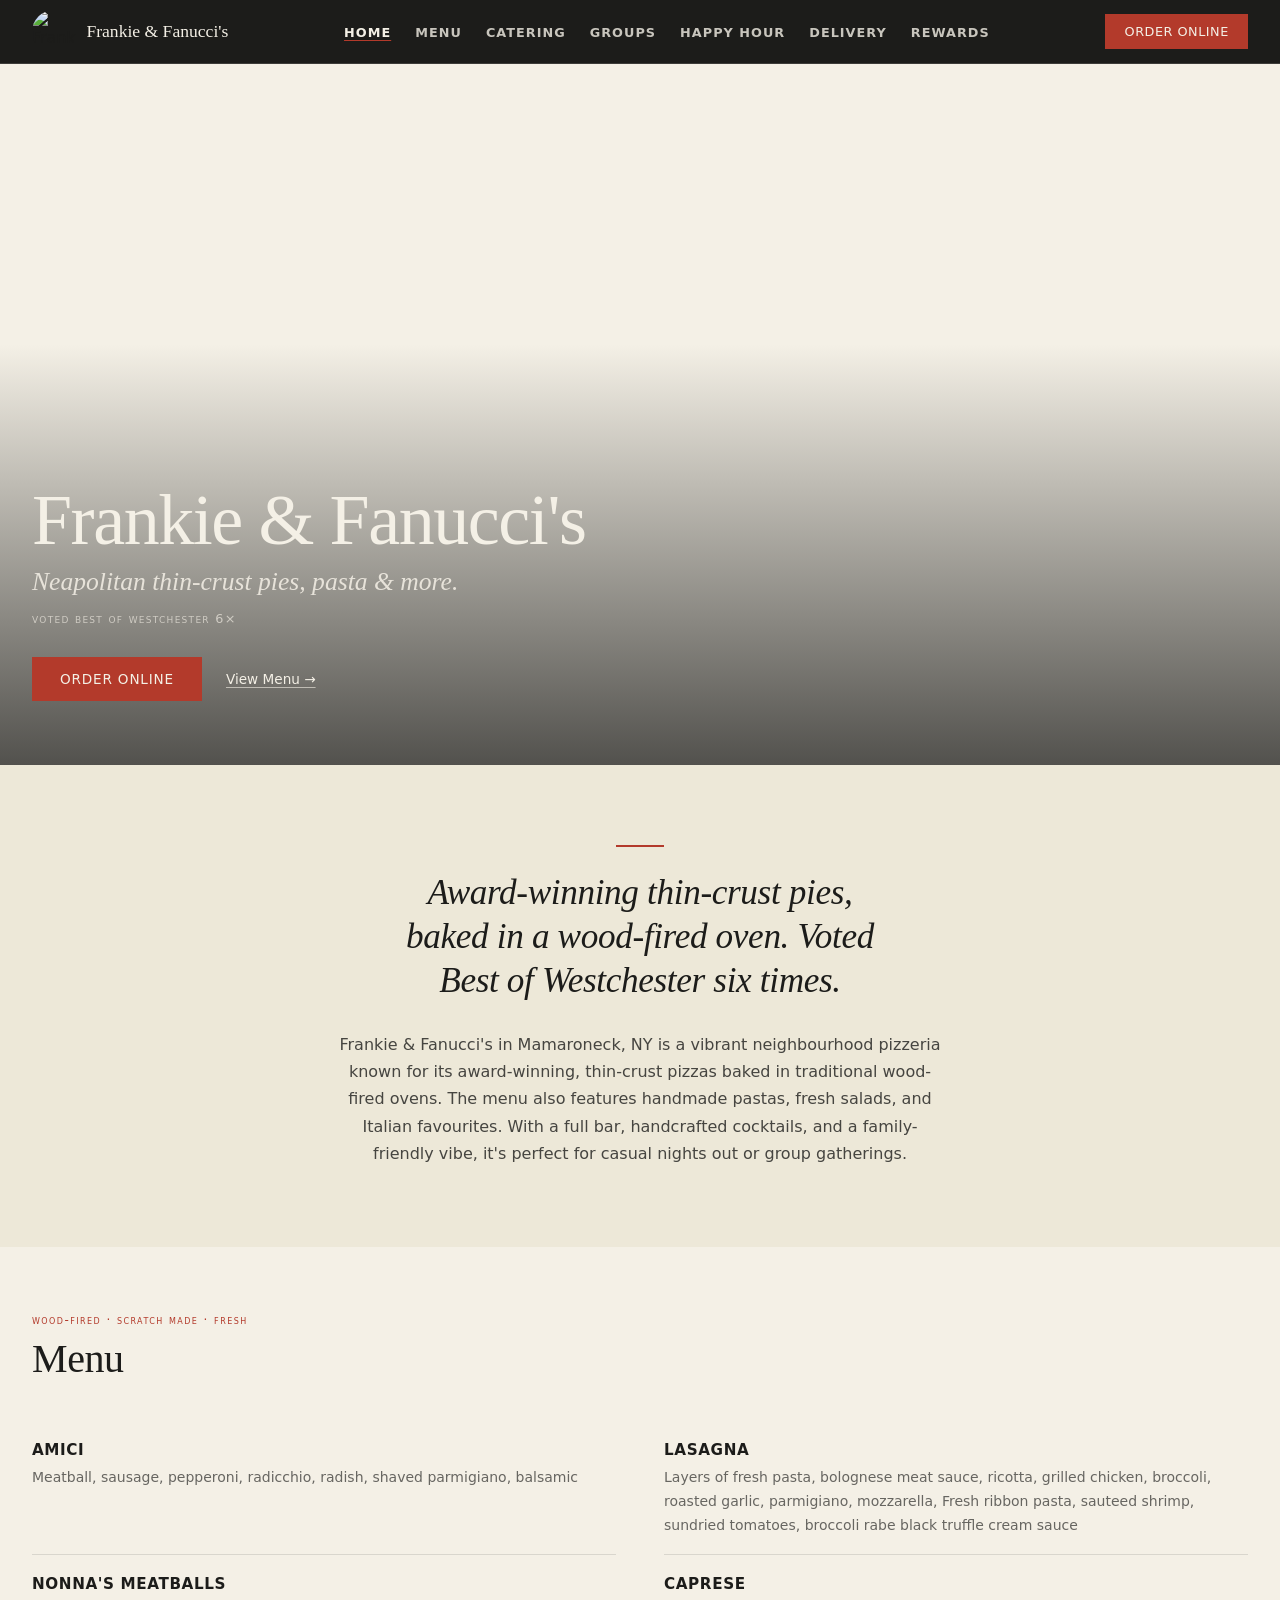
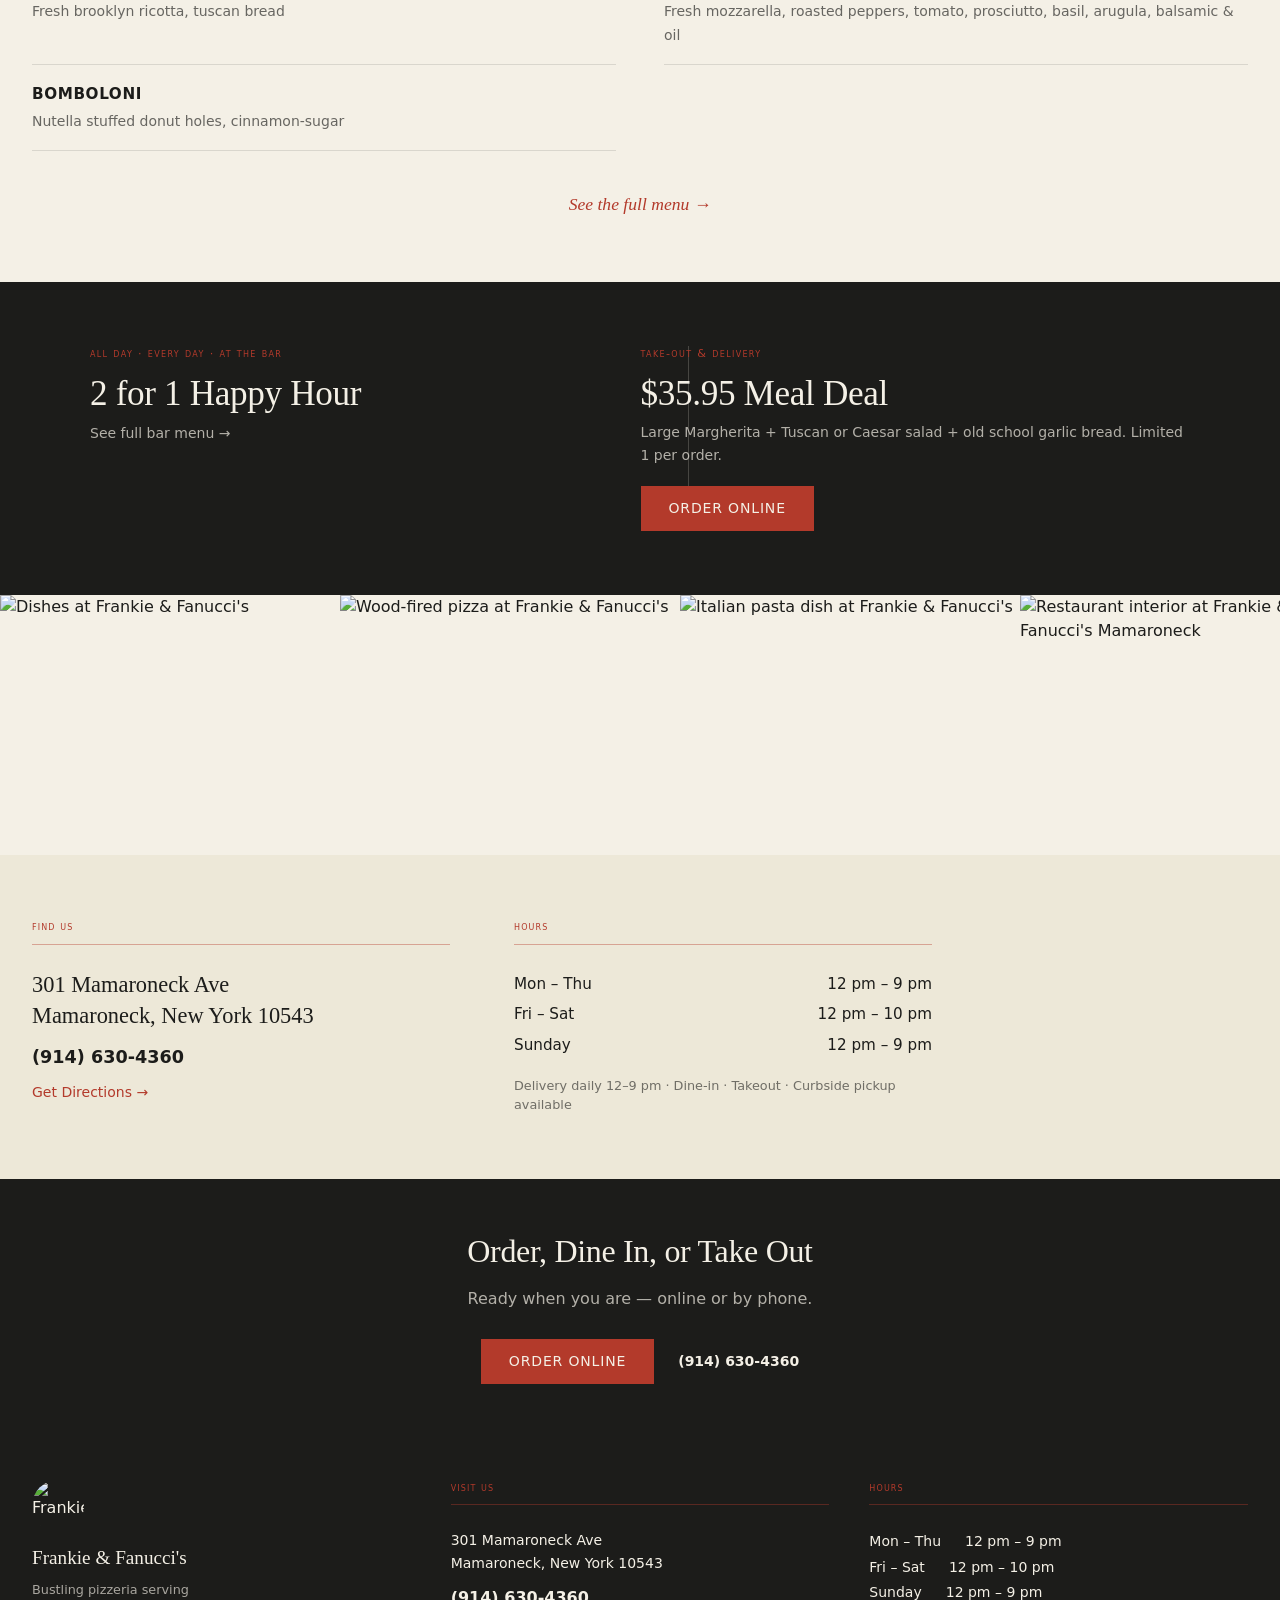
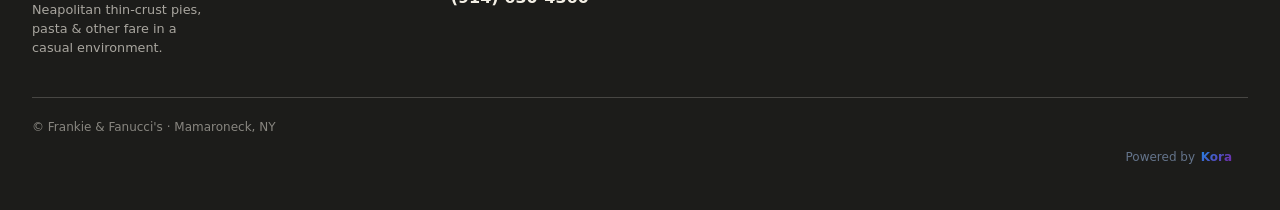
==== commit 6992821e: "Website editor: updated menu" ====
--- a/index.html
+++ b/index.html
@@ -859,11 +859,11 @@
 <ul aria-label="Signature dishes" class="menu-list">
 <li class="menu-item reveal reveal-delay-1">
 <span class="menu-item-name">Amici</span>
-<span class="menu-item-desc">Meatball, sausage, pepperoni, mozzarella, sauce</span>
+<span class="menu-item-desc">Meatball, sausage, pepperoni, radicchio, radish, shaved parmigiano, balsamic</span>
 </li>
 <li class="menu-item reveal reveal-delay-2">
 <span class="menu-item-name">Lasagna</span>
-<span class="menu-item-desc">Layers of fresh pasta, bolognese meat sauce, ricotta, fresh mozzarella</span>
+<span class="menu-item-desc">Layers of fresh pasta, bolognese meat sauce, ricotta, grilled chicken, broccoli, roasted garlic, parmigiano, mozzarella, Fresh ribbon pasta, sauteed shrimp, sundried tomatoes, broccoli rabe black truffle cream sauce</span>
 </li>
 <li class="menu-item reveal reveal-delay-3">
 <span class="menu-item-name">Nonna's Meatballs</span>
@@ -904,7 +904,7 @@
 <img alt="Wood-fired pizza at Frankie &amp; Fanucci's" height="260" loading="lazy" src="https://deveusblob.blob.core.windows.net/kora-business-images/user-media/6b2b62af-58a9-483f-8461-c3c86b05fd49/10ba98a4-a410-4015-99d9-701074e2e5bc/1788952884_rnqgw3.webp" width="340"/>
 <img alt="Italian pasta dish at Frankie &amp; Fanucci's" height="260" loading="lazy" src="https://deveusblob.blob.core.windows.net/kora-business-images/user-media/6b2b62af-58a9-483f-8461-c3c86b05fd49/10ba98a4-a410-4015-99d9-701074e2e5bc/1788952885_3li9sc.webp" width="340"/>
 <img alt="Restaurant interior at Frankie &amp; Fanucci's Mamaroneck" height="260" loading="lazy" src="https://deveusblob.blob.core.windows.net/kora-business-images/user-media/6b2b62af-58a9-483f-8461-c3c86b05fd49/10ba98a4-a410-4015-99d9-701074e2e5bc/1788952887_sd5igx.webp" width="340"/>
-<img alt="Antipasti and starters at Frankie &amp; Fanucci's" height="260" loading="lazy" src="https://deveusblob.blob.core.windows.net/kora-business-images/user-media/6b2b62af-58a9-483f-8461-c3c86b05fd49/10ba98a4-a410-4015-99d9-701074e2e5bc/1788952891_b0bynb.webp" width="340"/>
+<img alt="Food - Chef Specials and starters at Frankie &amp; Fanucci's" height="260" loading="lazy" src="https://deveusblob.blob.core.windows.net/kora-business-images/user-media/6b2b62af-58a9-483f-8461-c3c86b05fd49/10ba98a4-a410-4015-99d9-701074e2e5bc/1788952891_b0bynb.webp" width="340"/>
 <img alt="Cocktails and drinks at Frankie &amp; Fanucci's bar" height="260" loading="lazy" src="https://deveusblob.blob.core.windows.net/kora-business-images/user-media/6b2b62af-58a9-483f-8461-c3c86b05fd49/10ba98a4-a410-4015-99d9-701074e2e5bc/1788952893_upki5z.webp" width="340"/>
 </div>
 </section>
